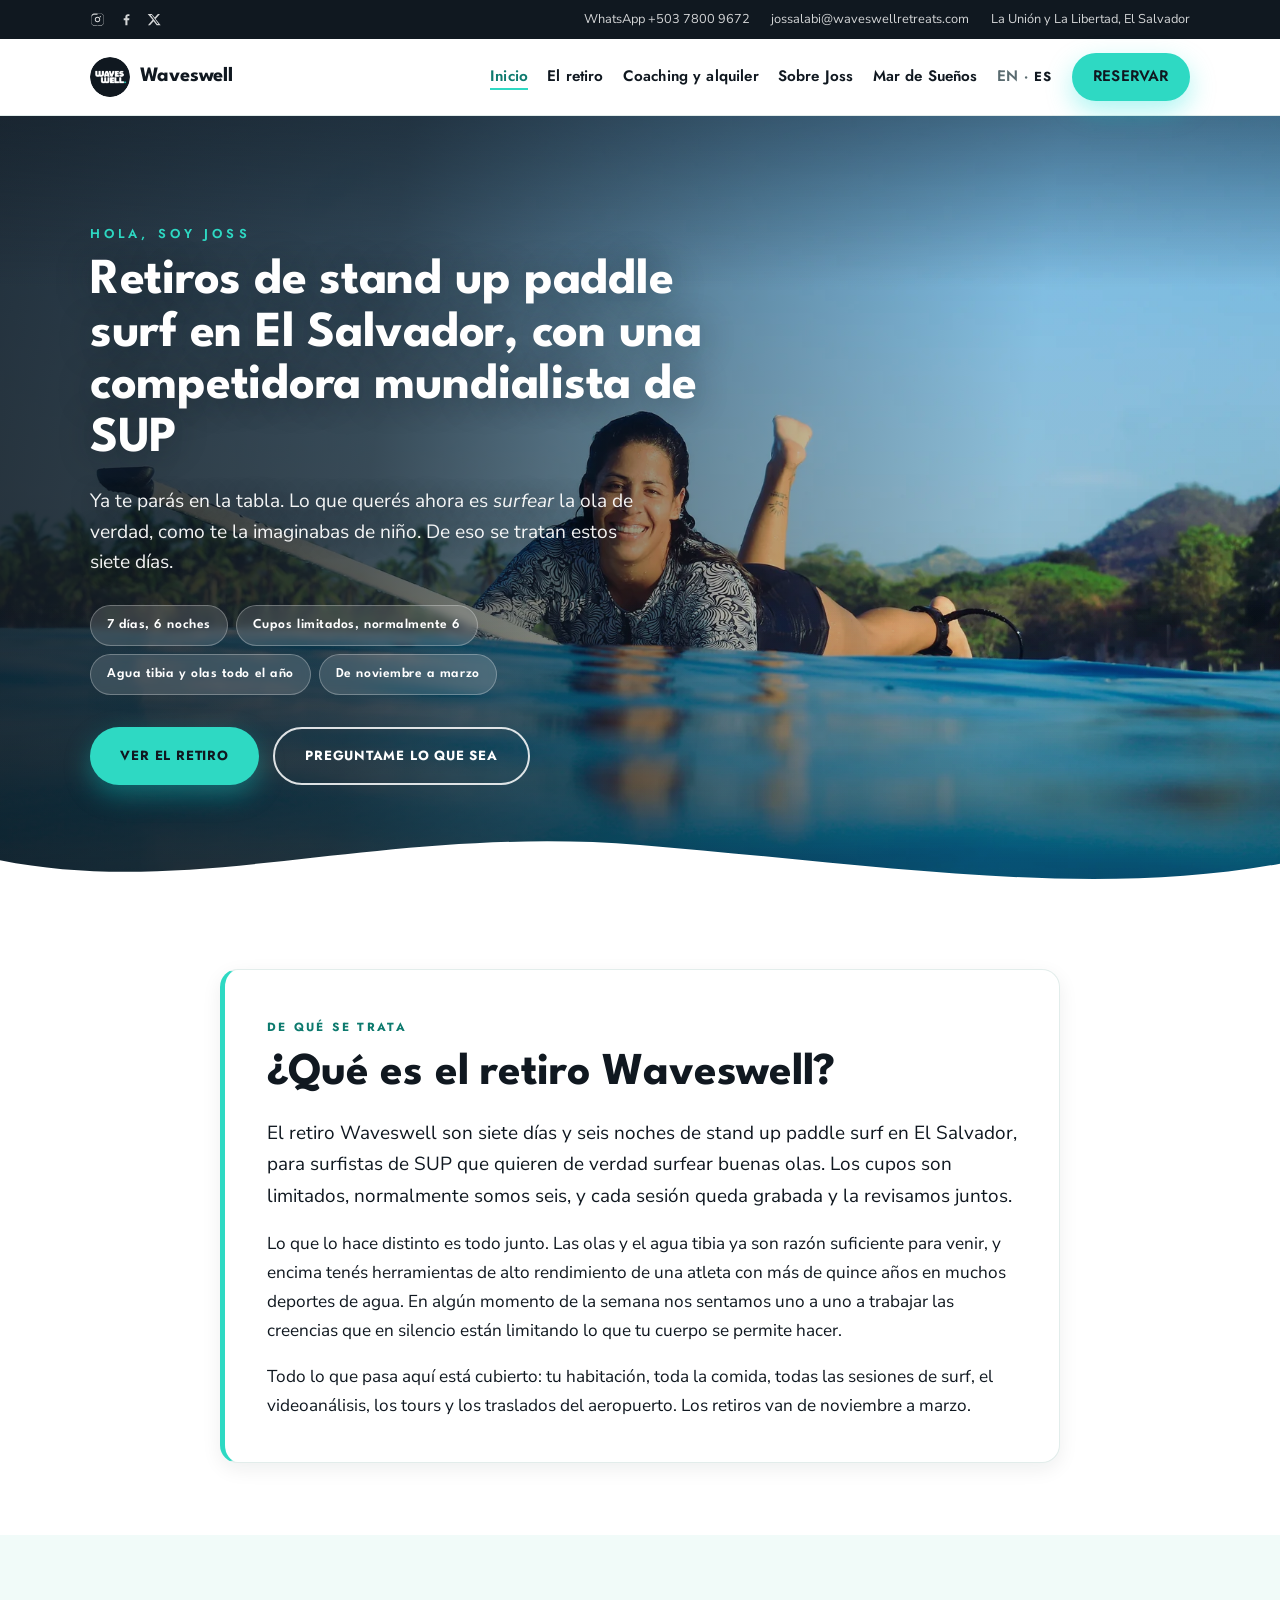
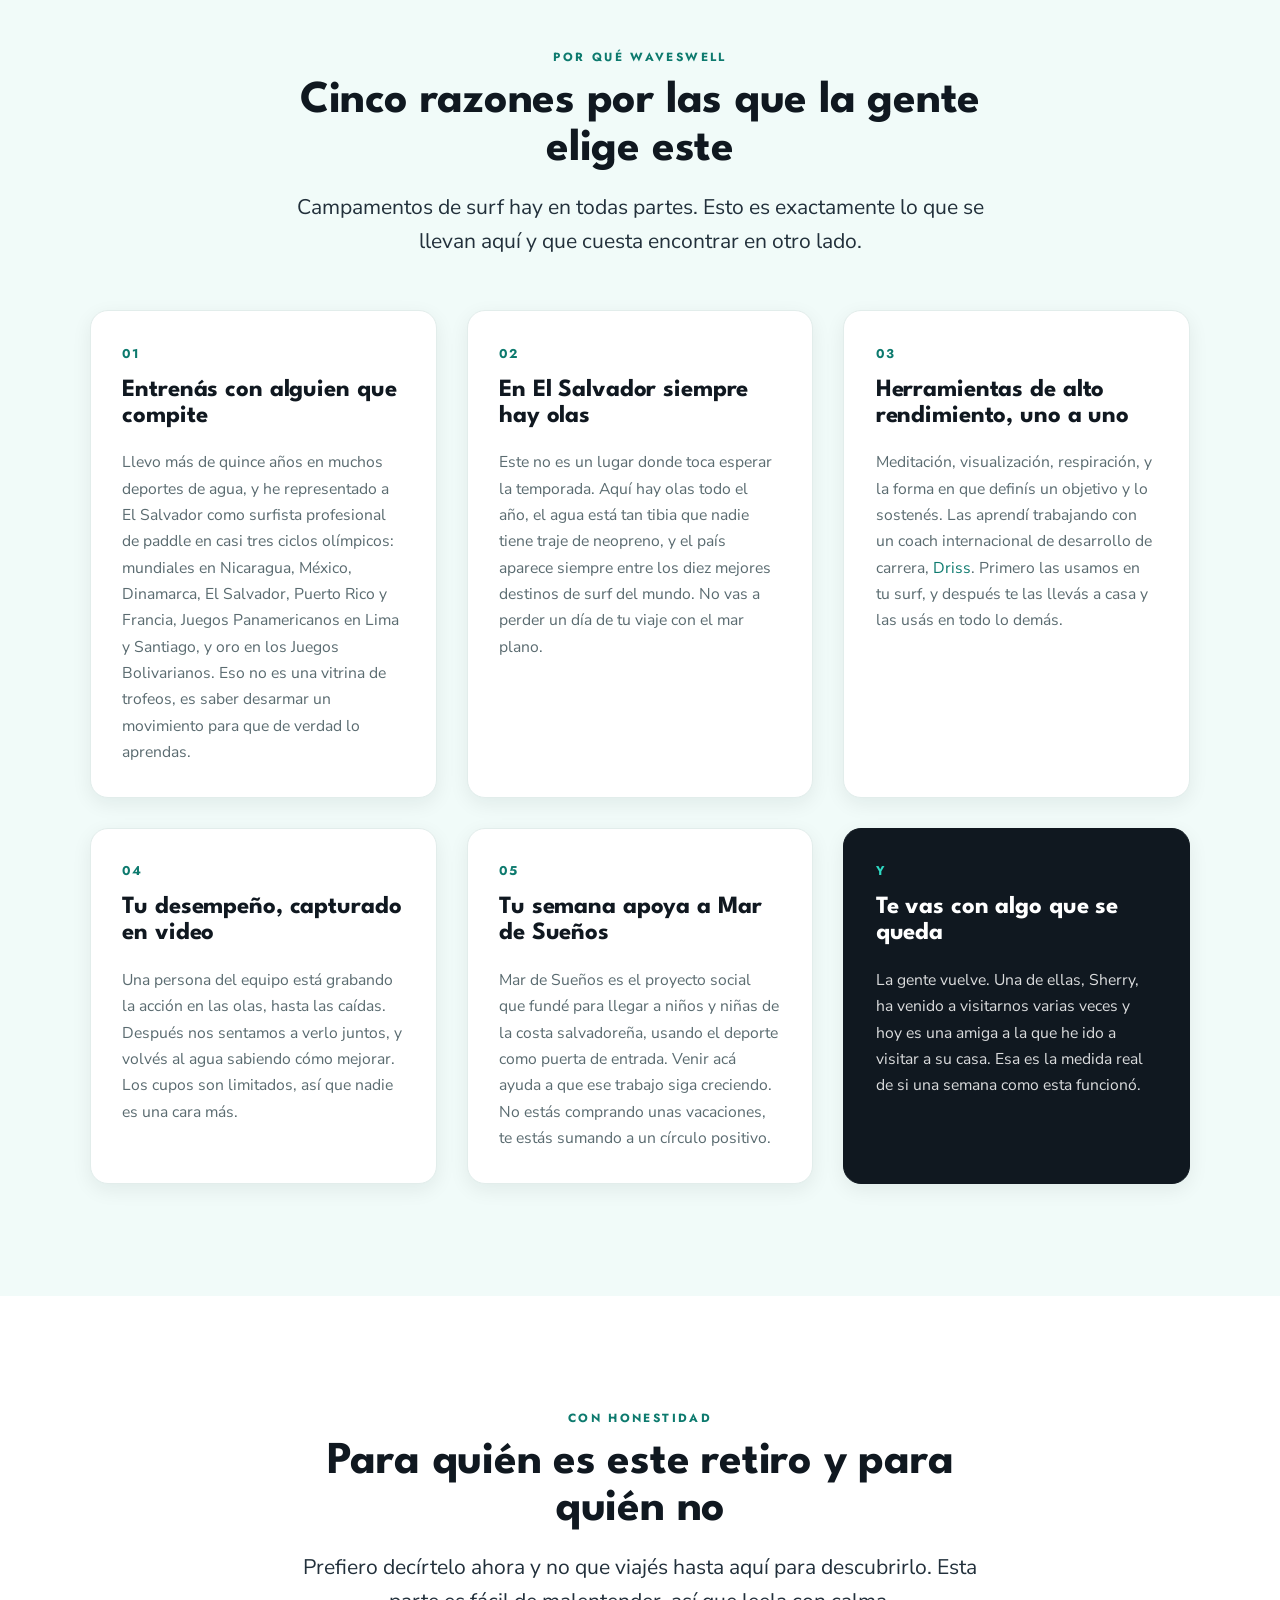
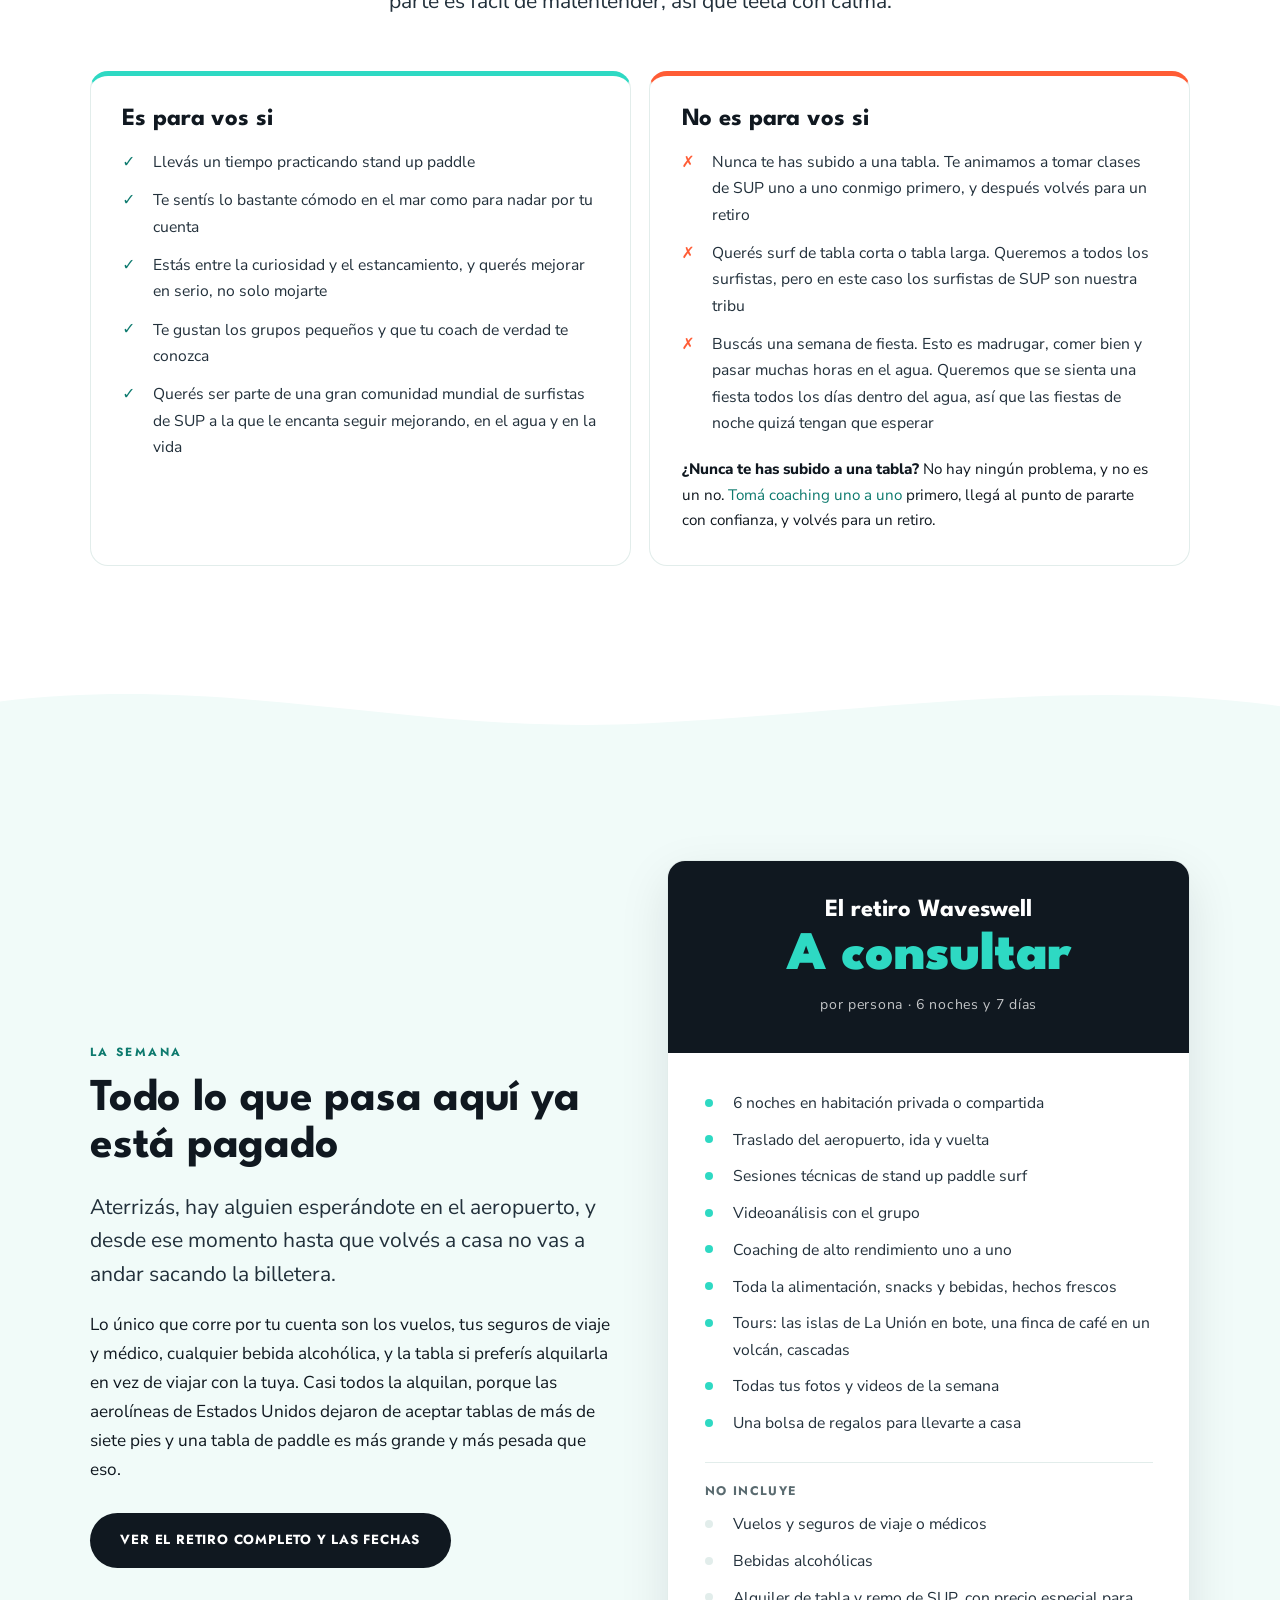
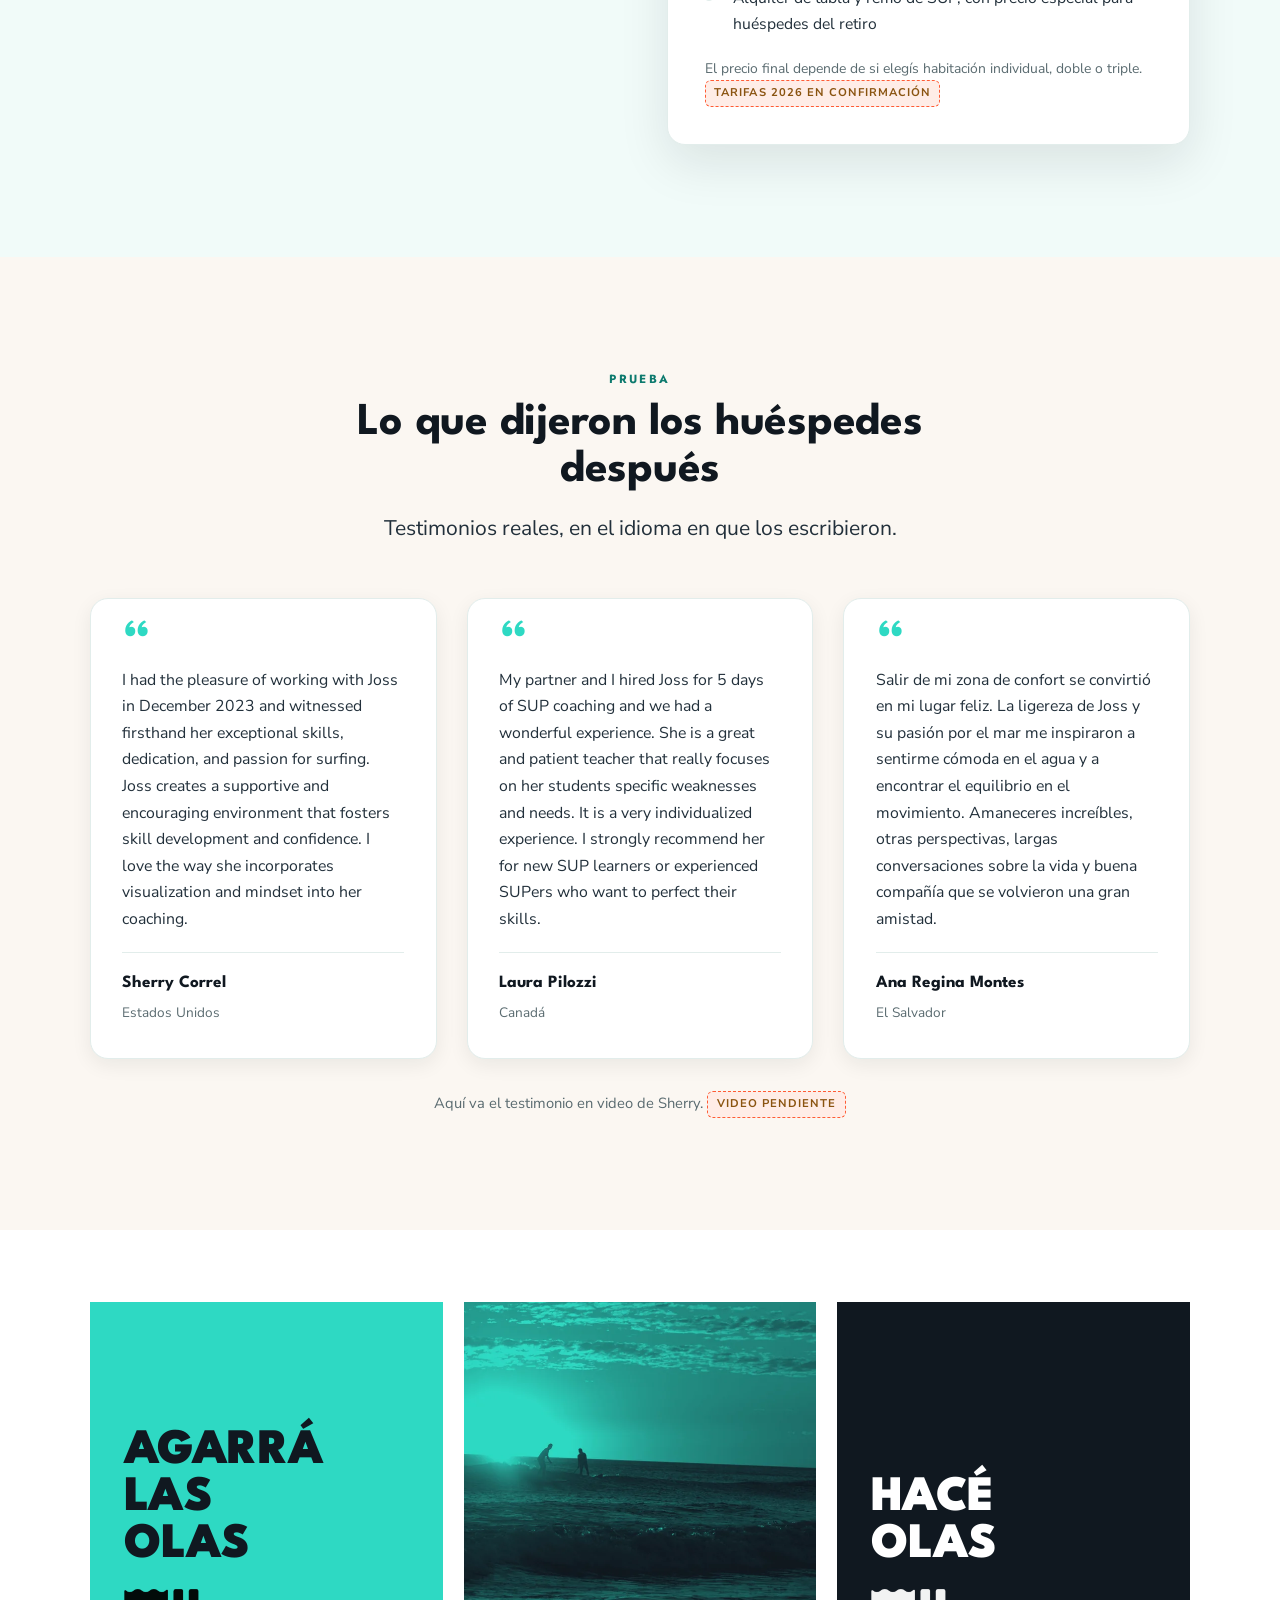
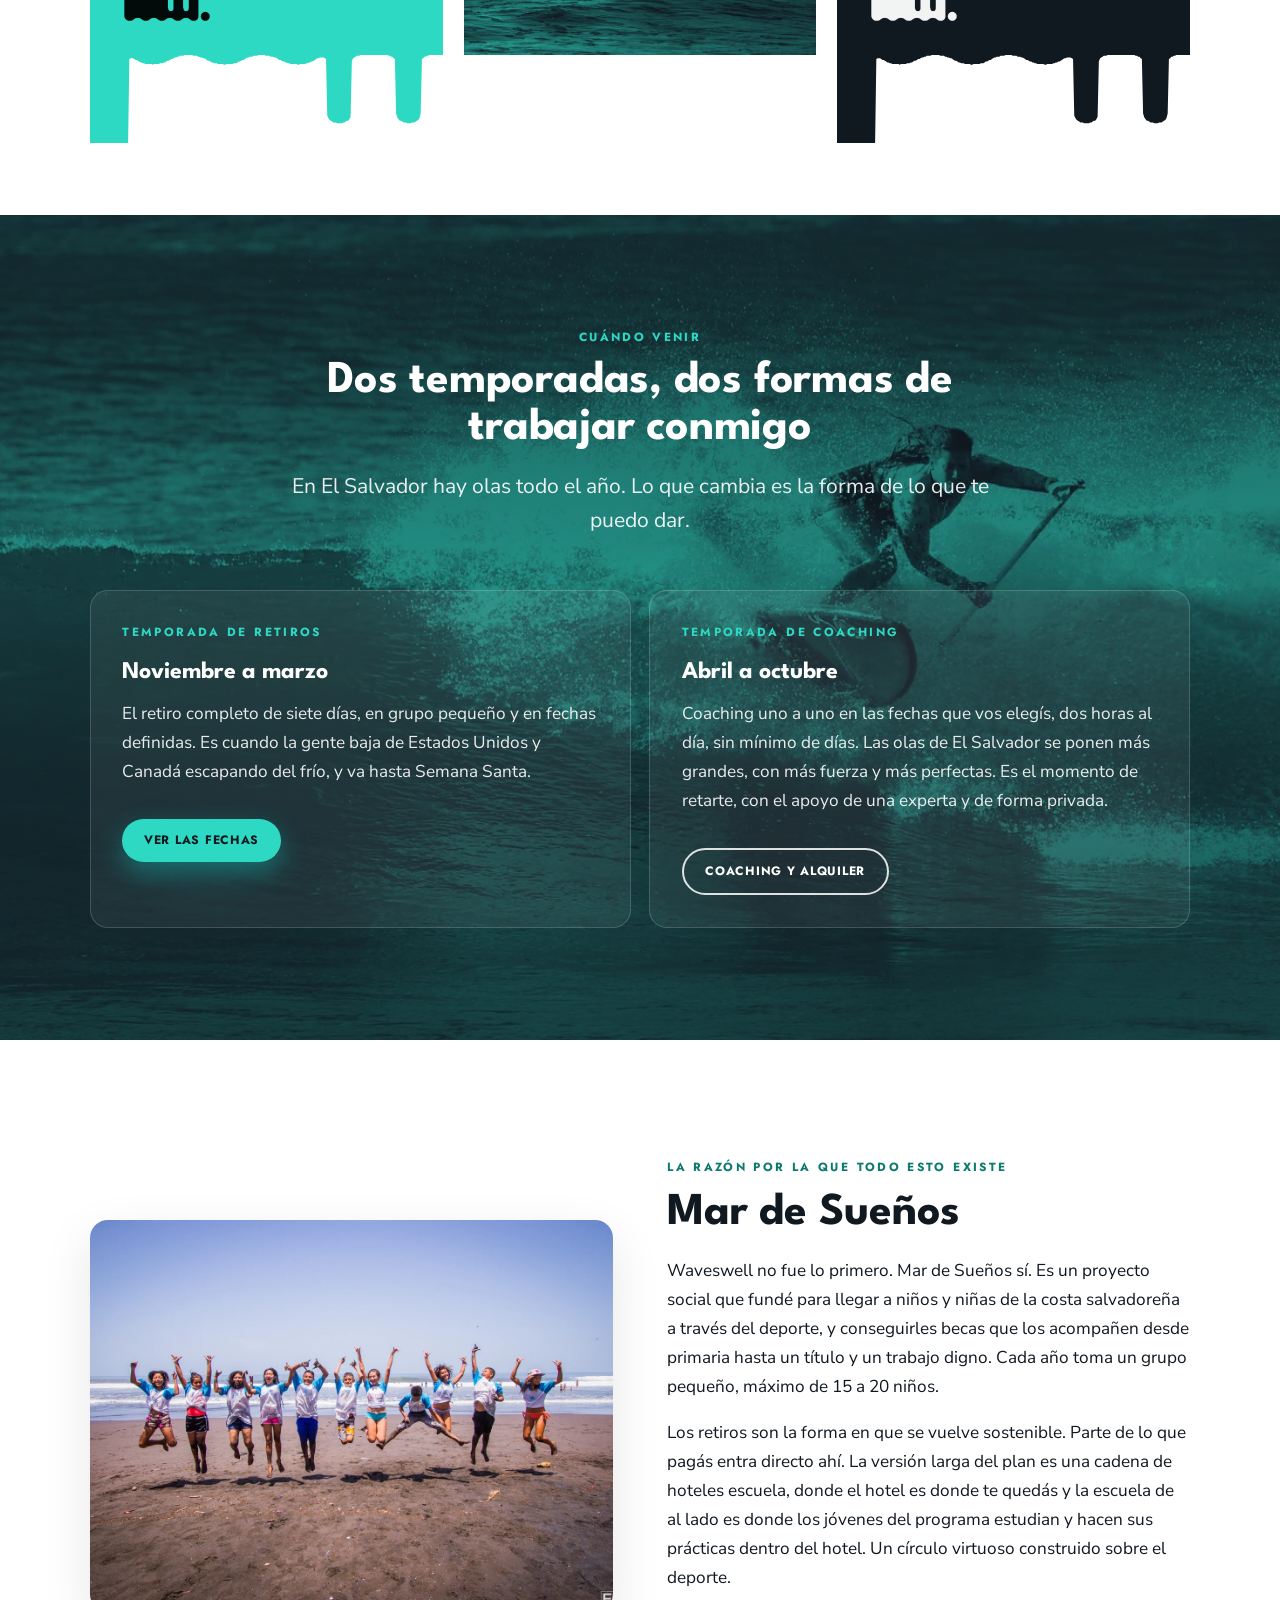
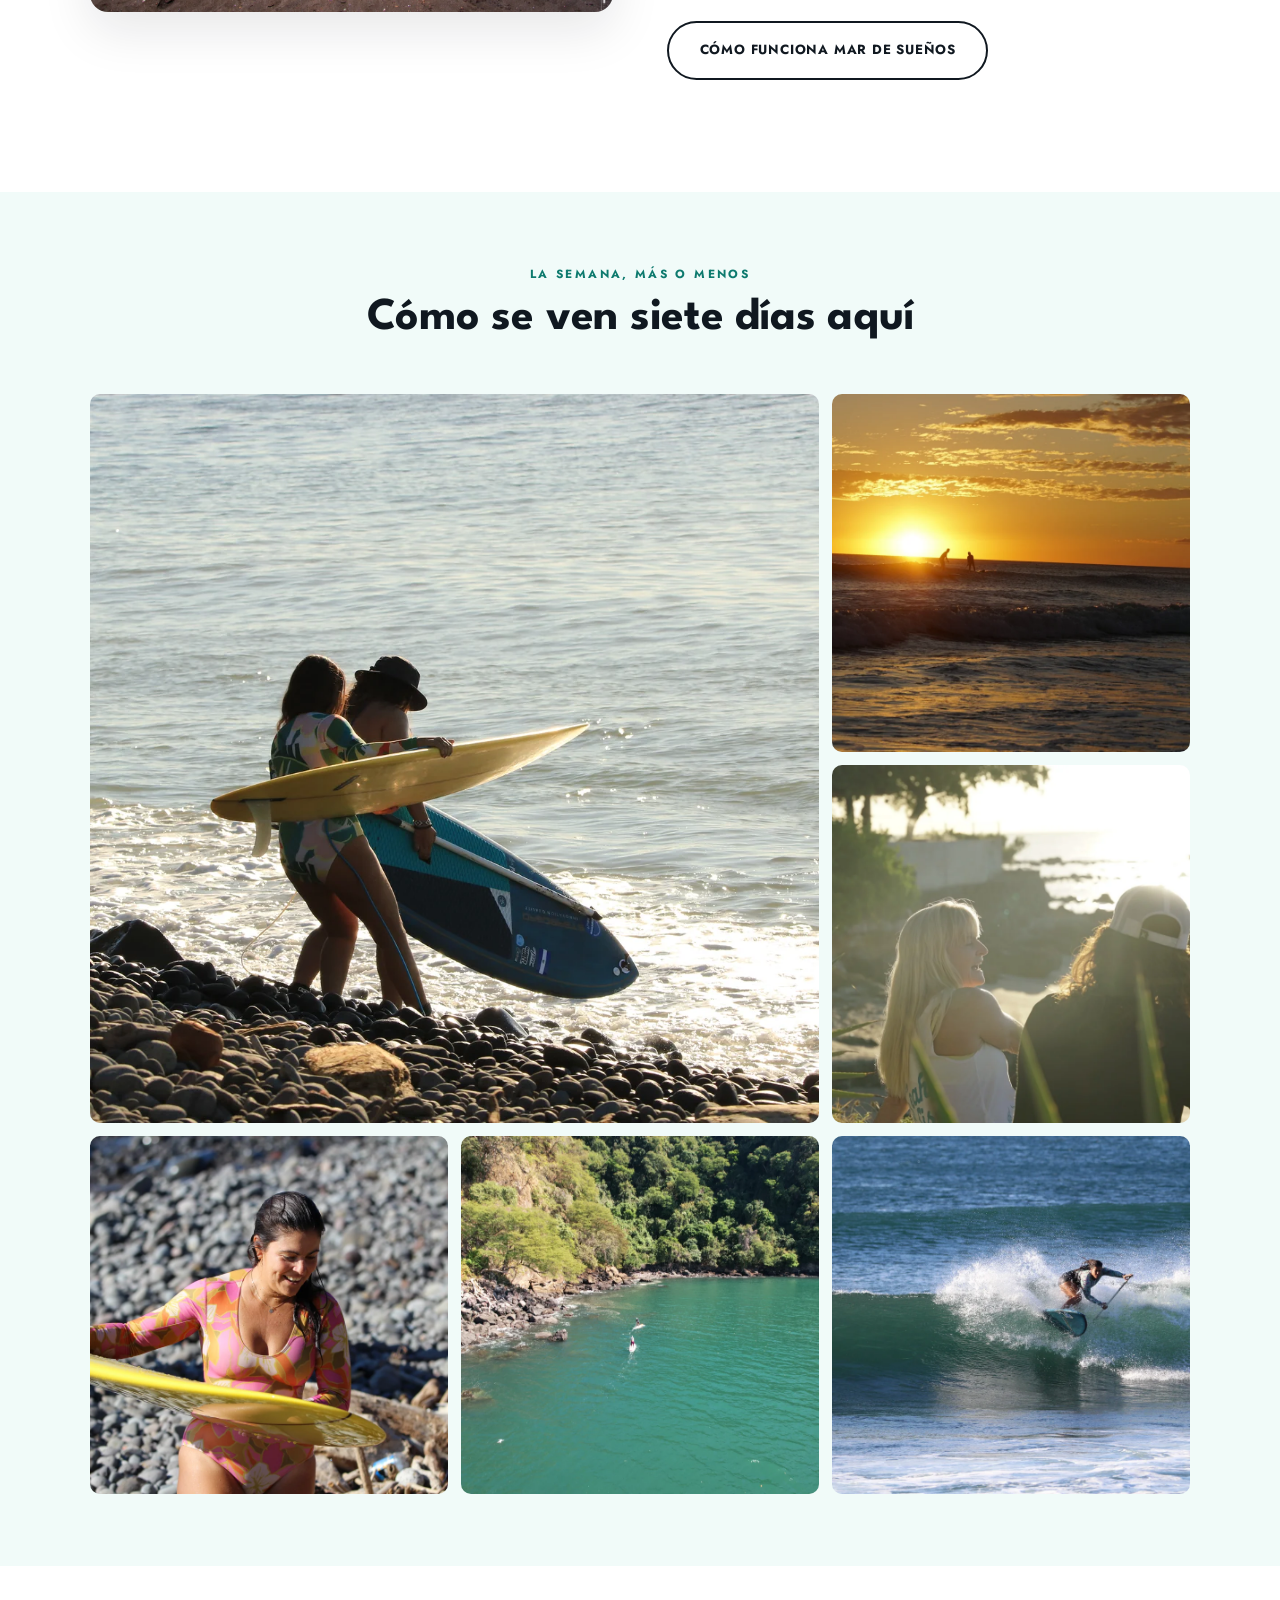
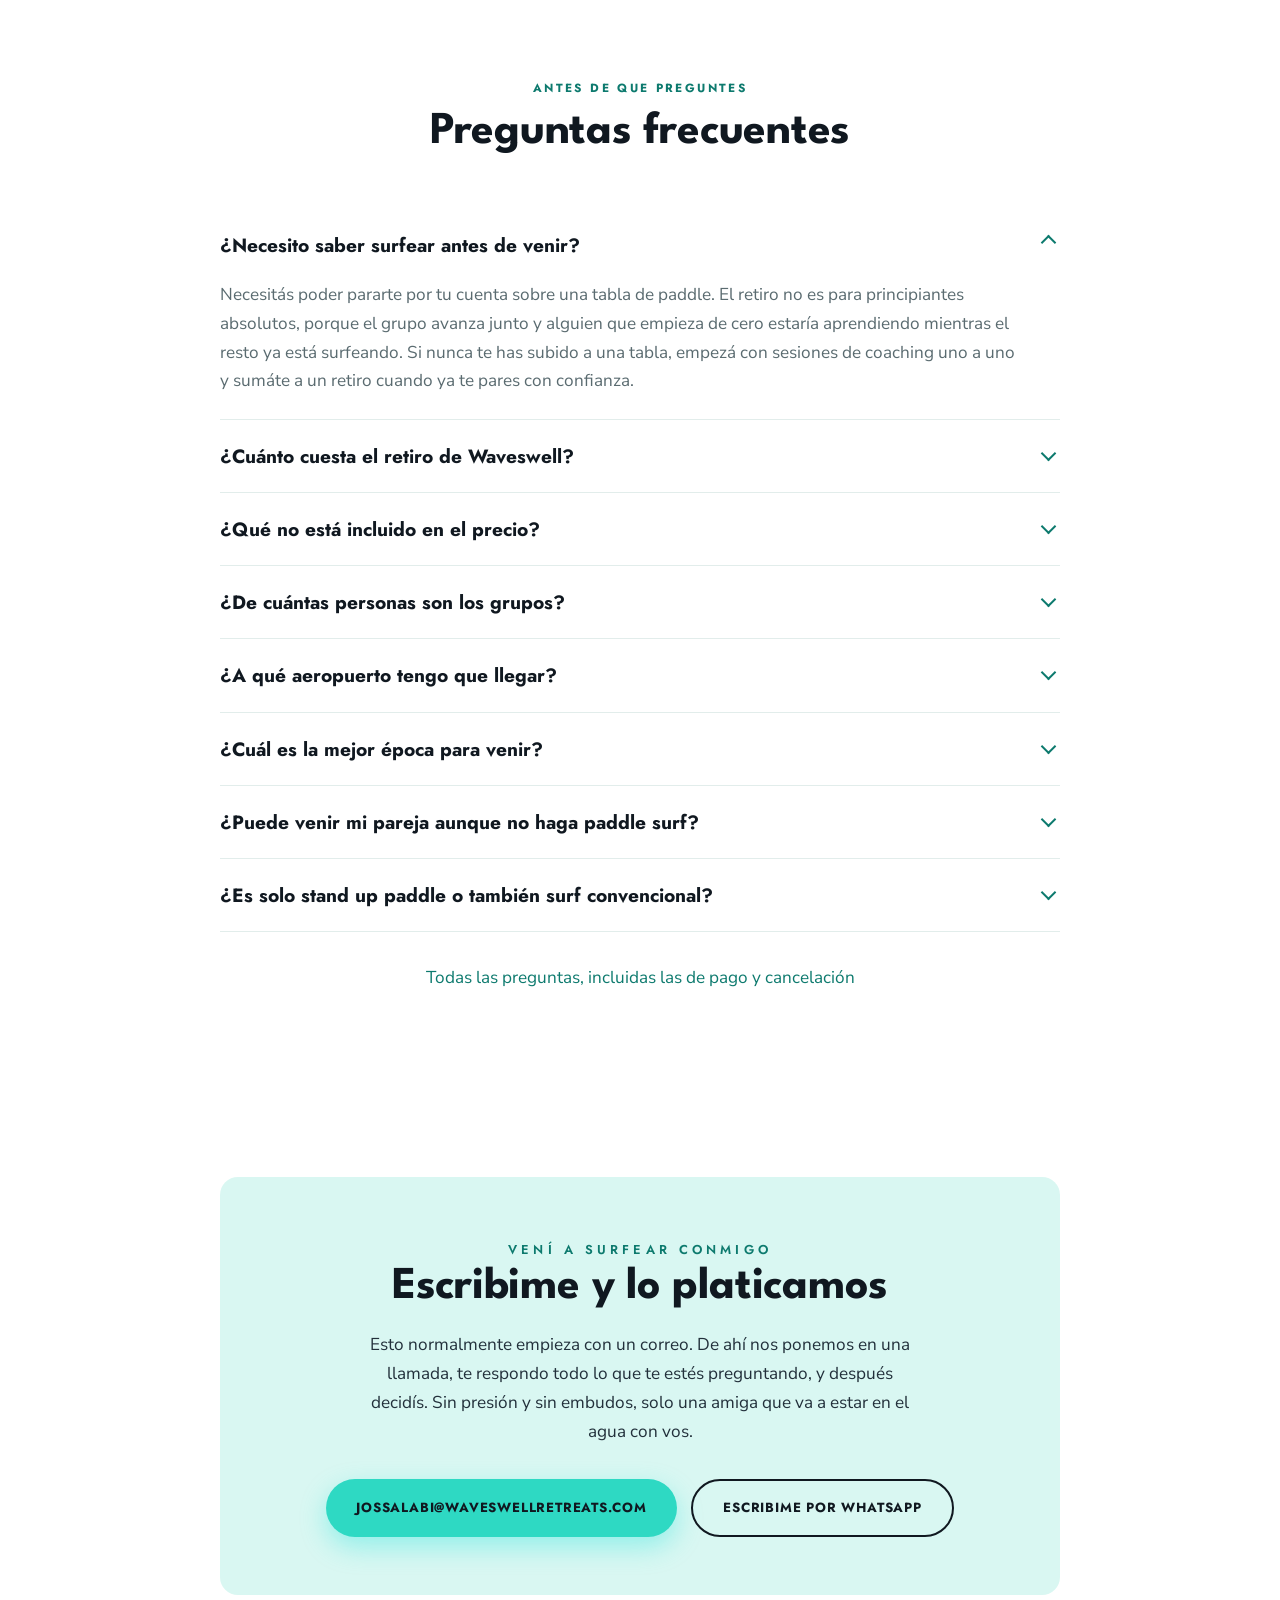
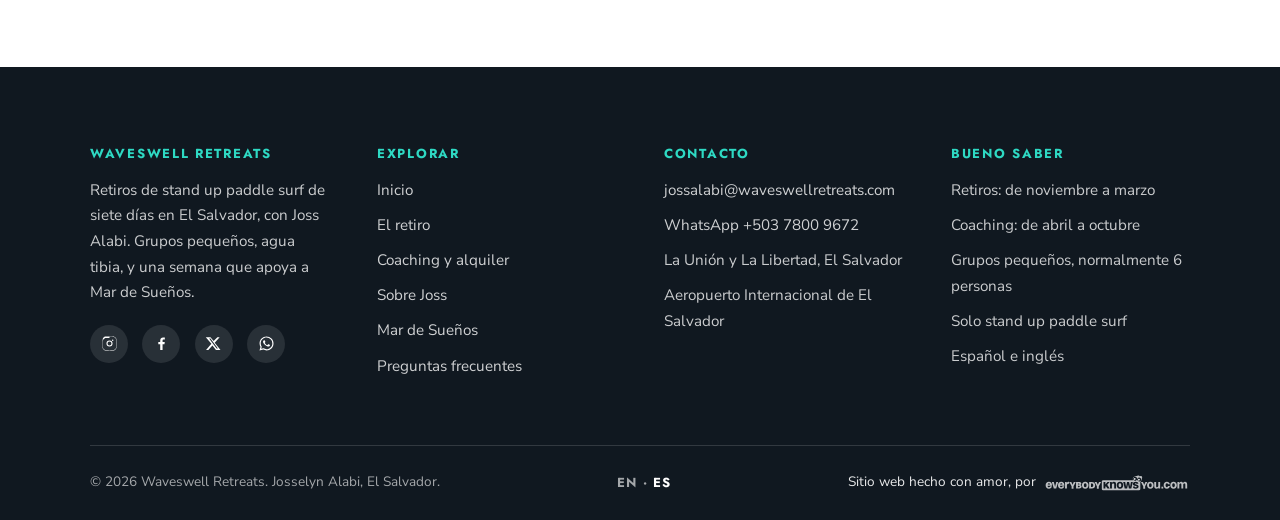
==== es/index.html @ 243396c2 "Two copy fixes from Nelson's review - Removed "Those tools were never meant only for athletes" from " ====
<!DOCTYPE html>
<html lang="es">
<head>
<meta charset="UTF-8">
<meta name="viewport" content="width=device-width, initial-scale=1.0">

<title>Retiros de Stand Up Paddle Surf en El Salvador | Waveswell</title>
<meta name="description" content="Ya te parás en la tabla. Ahora aprendé a surfear la ola de verdad. Retiros de stand up paddle en El Salvador, siete días, cupos limitados, todo incluido.">
<meta name="keywords" content="retiro de stand up paddle El Salvador, retiro de surf El Salvador, paddle surf El Salvador, clases de stand up paddle, coaching de paddle surf, alquiler de tablas de paddle El Salvador, retiro de surf Centroamérica, Joss Alabi, Waveswell Retreats, La Unión, La Libertad">

<link rel="canonical" href="https://waveswellretreats.com/es/">
<link rel="alternate" hreflang="en" href="https://waveswellretreats.com/">
<link rel="alternate" hreflang="es" href="https://waveswellretreats.com/es/">
<link rel="alternate" hreflang="es-SV" href="https://waveswellretreats.com/es/">
<link rel="alternate" hreflang="x-default" href="https://waveswellretreats.com/">

<meta property="og:title" content="Retiros de stand up paddle surf en El Salvador">
<meta property="og:description" content="Competidora mundialista de SUP. Siete días de stand up paddle surf en El Salvador, videoanálisis y agua tibia todo el año. Cupos limitados.">
<meta property="og:type" content="website">
<meta property="og:url" content="https://waveswellretreats.com/es/">
<meta property="og:image" content="https://waveswellretreats.com/assets/images/social-share/social-share-waveswell-retreats-waveswellretreats.com.jpg">
<meta property="og:image:width" content="1200">
<meta property="og:image:height" content="630">
<meta property="og:image:alt" content="Waveswell Retreats, retiros de stand up paddle surf en El Salvador con Joss Alabi">
<meta property="og:site_name" content="Waveswell Retreats">
<meta property="og:locale" content="es_SV">
<meta property="og:locale:alternate" content="en_US">

<meta name="twitter:card" content="summary_large_image">
<meta name="twitter:site" content="@JossAlabi">
<meta name="twitter:creator" content="@JossAlabi">
<meta name="twitter:title" content="Retiros de stand up paddle surf en El Salvador">
<meta name="twitter:description" content="Competidora mundialista de SUP. Siete días de stand up paddle surf en El Salvador, videoanálisis y agua tibia todo el año. Cupos limitados.">
<meta name="twitter:image" content="https://waveswellretreats.com/assets/images/social-share/social-share-waveswell-retreats-waveswellretreats.com.jpg">

<meta name="robots" content="index, follow, max-image-preview:large, max-snippet:-1, max-video-preview:-1">
<meta name="author" content="Josselyn Alabi">
<meta name="theme-color" content="#0DE3D9">
<meta name="geo.region" content="SV">
<meta name="geo.placename" content="La Unión, El Salvador">
<meta http-equiv="content-language" content="es">

<link rel="icon" href="../favicon.ico" sizes="any">
<link rel="icon" type="image/png" sizes="32x32" href="../favicon-32x32.png">
<link rel="icon" type="image/png" sizes="16x16" href="../favicon-16x16.png">
<link rel="apple-touch-icon" sizes="180x180" href="../apple-touch-icon.png">
<link rel="manifest" href="../site.webmanifest">
<link rel="alternate" type="text/plain" title="llms.txt" href="https://waveswellretreats.com/llms.txt">

<link rel="preload" as="image" href="../assets/images/hero/hero-joss-alabi-paddle-surfing-waveswellretreats.com.webp" type="image/webp">
<link rel="preconnect" href="https://fonts.googleapis.com">
<link rel="preconnect" href="https://fonts.gstatic.com" crossorigin>
<link rel="preload" as="style" href="https://fonts.googleapis.com/css2?family=Jost:wght@400;500;600&family=League+Spartan:wght@500;700;900&family=Nunito+Sans:ital,wght@0,400;0,600;0,800;1,400&display=swap">
<link rel="stylesheet" href="https://fonts.googleapis.com/css2?family=Jost:wght@400;500;600&family=League+Spartan:wght@500;700;900&family=Nunito+Sans:ital,wght@0,400;0,600;0,800;1,400&display=swap" media="print" onload="this.media='all'">
<noscript><link rel="stylesheet" href="https://fonts.googleapis.com/css2?family=Jost:wght@400;500;600&family=League+Spartan:wght@500;700;900&family=Nunito+Sans:ital,wght@0,400;0,600;0,800;1,400&display=swap"></noscript>

<link rel="stylesheet" href="../assets/css/tokens.css">
<link rel="stylesheet" href="../assets/css/styles.css">

<script type="application/ld+json">
{
  "@context": "https://schema.org",
  "@graph": [
    {
      "@type": "Organization",
      "@id": "https://waveswellretreats.com/#org",
      "name": "Waveswell Retreats",
      "alternateName": ["Waveswell", "Waveswell Retreat"],
      "url": "https://waveswellretreats.com/",
      "logo": "https://waveswellretreats.com/assets/images/logos/logo-waveswell-retreats-waveswellretreats.com.png",
      "image": "https://waveswellretreats.com/assets/images/social-share/social-share-waveswell-retreats-waveswellretreats.com.jpg",
      "slogan": "Aprende a surfear la ola como te la imaginabas de niño.",
      "description": "Waveswell Retreats realiza retiros de stand up paddle surf de siete días en El Salvador para adultos que ya se paran en la tabla y quieren de verdad surfear. Cupos limitados, videoanálisis de cada sesión y coaching de alto rendimiento uno a uno con Josselyn Alabi, surfista profesional de paddle que ha representado a El Salvador durante casi tres ciclos olímpicos. Los retiros apoyan a Mar de Sueños, el proyecto social que Josselyn Alabi fundó para la niñez de la costa salvadoreña.",
      "areaServed": ["SV", "US", "CA"],
      "knowsLanguage": ["en", "es"],
      "knowsAbout": ["Stand up paddle surf", "Coaching de paddle surf", "Retiros de surf en El Salvador", "Coaching deportivo de alto rendimiento", "Alquiler de tablas de paddle", "Videoanálisis deportivo"],
      "email": "jossalabi@waveswellretreats.com",
      "telephone": "+50378009672",
      "contactPoint": {"@type":"ContactPoint","telephone":"+50378009672","email":"jossalabi@waveswellretreats.com","contactType":"sales","areaServed":["SV","US","CA"],"availableLanguage":["en","es"]},
      "address": {"@type":"PostalAddress","addressCountry":"SV","addressRegion":"La Unión","addressLocality":"La Unión"},
      "founder": {"@type":"Person","@id":"https://waveswellretreats.com/#joss"},
      "sameAs": ["https://www.instagram.com/jossalabi/","https://www.facebook.com/JossAlabi/","https://twitter.com/JossAlabi"]
    },
    {
      "@type": "Person",
      "@id": "https://waveswellretreats.com/#joss",
      "name": "Josselyn Alabi",
      "alternateName": "Joss Alabi",
      "jobTitle": "Surfista profesional de stand up paddle y anfitriona de retiros",
      "description": "Josselyn Alabi es surfista profesional de stand up paddle y tiene más de quince años en muchos deportes de agua y ha representado a El Salvador durante casi tres ciclos olímpicos en campeonatos mundiales, Juegos Panamericanos y Juegos Bolivarianos. Es fundadora de Waveswell Retreats y de Mar de Sueños.",
      "nationality": {"@type":"Country","name":"El Salvador"},
      "knowsLanguage": ["es","en"],
      "worksFor": {"@id":"https://waveswellretreats.com/#org"},
      "sameAs": ["https://www.instagram.com/jossalabi/","https://www.facebook.com/JossAlabi/","https://twitter.com/JossAlabi"]
    },
    {
      "@type": ["ProfessionalService", "LocalBusiness"],
      "@id": "https://waveswellretreats.com/#service",
      "name": "Waveswell Retreats",
      "parentOrganization": {"@id": "https://waveswellretreats.com/#org"},
      "description": "Retiros de stand up paddle surf de siete días y coaching privado de SUP en El Salvador, además de alquiler de tablas y remos.",
      "image": "https://waveswellretreats.com/assets/images/social-share/social-share-waveswell-retreats-waveswellretreats.com.jpg",
      "logo": "https://waveswellretreats.com/assets/images/logos/logo-waveswell-retreats-waveswellretreats.com.png",
      "url": "https://waveswellretreats.com/es/",
      "email": "jossalabi@waveswellretreats.com",
      "telephone": "+50378009672",
      "priceRange": "$$$",
      "currenciesAccepted": "USD",
      "address": {"@type":"PostalAddress","addressCountry":"SV","addressRegion":"La Unión","addressLocality":"La Unión"},
      "areaServed": [{"@type":"Country","name":"El Salvador"}],
      "serviceType": ["Retiro de stand up paddle surf","Coaching uno a uno de paddle surf","Alquiler de tabla de paddle"],
      "hasOfferCatalog": {"@id": "https://waveswellretreats.com/#catalog"}
    },
    {
      "@type": "WebSite",
      "@id": "https://waveswellretreats.com/#website",
      "url": "https://waveswellretreats.com/",
      "name": "Waveswell Retreats",
      "inLanguage": ["en","es"],
      "publisher": {"@id": "https://waveswellretreats.com/#org"}
    }
  ]
}
</script>

<script type="application/ld+json">
{
  "@context": "https://schema.org",
  "@type": "FAQPage",
  "@id": "https://waveswellretreats.com/es/#faq",
  "inLanguage": "es",
  "mainEntity": [
    {"@type":"Question","name":"¿Necesito saber surfear antes de venir?","acceptedAnswer":{"@type":"Answer","text":"Necesitas poder pararte por tu cuenta sobre una tabla de paddle. El retiro no es para principiantes absolutos, porque el grupo avanza junto y alguien que empieza de cero estaría aprendiendo mientras el resto ya está surfeando. Si nunca te has subido a una tabla, te animamos a tomar clases de SUP uno a uno con Joss primero, y después sumarte a un retiro cuando ya te pares con confianza."}},
    {"@type":"Question","name":"¿Cuánto cuesta el retiro de Waveswell?","acceptedAnswer":{"@type":"Answer","text":"Las tarifas 2026 se están confirmando, así que escríbile a Joss y te cotiza directo. Sea cual sea el monto, incluye el alojamiento, toda la alimentación, los traslados del aeropuerto, todas las sesiones de surf, el videoanálisis, el trabajo uno a uno, los tours por El Salvador y tus fotos y videos. El precio final depende de si eliges habitación individual, doble o triple."}},
    {"@type":"Question","name":"¿Qué no está incluido en el precio?","acceptedAnswer":{"@type":"Answer","text":"No están incluidos los vuelos, los seguros de viaje y médicos, las bebidas alcohólicas ni el alquiler del equipo. Si no quieres viajar con tu propia tabla, hay alquiler de tabla y remo de SUP con precio especial para huéspedes del retiro."}},
    {"@type":"Question","name":"¿De cuántas personas son los grupos?","acceptedAnswer":{"@type":"Answer","text":"Los cupos son limitados. El máximo es de seis personas, y de vez en cuando se puede sumar una más. Hay un mínimo de tres, y si un retiro no lo alcanza se suspende y se devuelve el dinero, y si ya compraste tus vuelos la reserva se puede convertir en sesiones de coaching uno a uno."}},
    {"@type":"Question","name":"¿A qué aeropuerto tengo que llegar?","acceptedAnswer":{"@type":"Answer","text":"Al Aeropuerto Internacional de El Salvador, en El Salvador, Centroamérica. Vale la pena revisarlo bien al comprar el vuelo, porque existen aeropuertos con nombres parecidos en otros países. Te recogemos en el aeropuerto y te llevamos de regreso al final de la semana, y ese traslado está incluido."}},
    {"@type":"Question","name":"¿Cuál es la mejor época para venir?","acceptedAnswer":{"@type":"Answer","text":"Los retiros son de noviembre a marzo, que es la temporada alta. De abril a octubre el enfoque cambia al coaching uno a uno en las fechas que tú elijas. En El Salvador hay olas todo el año y el agua es lo bastante tibia como para no necesitar traje de neopreno."}},
    {"@type":"Question","name":"¿Puede venir mi pareja aunque no haga paddle surf?","acceptedAnswer":{"@type":"Answer","text":"Sí. Los acompañantes son siempre bienvenidos a compartir la semana con nosotros. Escríbile a Joss y ella te lo arma, incluyendo tours aparte o coaching privado mientras el grupo está en el agua."}},
    {"@type":"Question","name":"¿Es solo stand up paddle o también surf convencional?","acceptedAnswer":{"@type":"Answer","text":"Solo stand up paddle surf. Queremos a todos los surfistas, pero en este caso los surfistas de SUP son nuestra tribu, y el coaching, el videoanálisis y el equipo están construidos alrededor del remo."}}
  ]
}
</script>
</head>
<body>
<a class="skip" href="#main">Ir al contenido</a>

<!-- ================= barra superior ================= -->
<div class="utility">
  <div class="wrap">
    <div class="utility__set utility__socials">
      <a href="https://www.instagram.com/jossalabi/" target="_blank" rel="noopener" aria-label="Waveswell en Instagram"><svg viewBox="0 0 24 24" aria-hidden="true"><path d="M12 2.2c3.2 0 3.6 0 4.9.07 1.2.05 1.8.25 2.2.42.6.22 1 .48 1.4.9.4.4.7.8.9 1.4.2.4.4 1 .4 2.2.1 1.3.1 1.7.1 4.9s0 3.6-.1 4.9c0 1.2-.2 1.8-.4 2.2-.2.6-.5 1-.9 1.4-.4.4-.8.7-1.4.9-.4.2-1 .4-2.2.4-1.3.1-1.7.1-4.9.1s-3.6 0-4.9-.1c-1.2 0-1.8-.2-2.2-.4-.6-.2-1-.5-1.4-.9-.4-.4-.7-.8-.9-1.4-.2-.4-.4-1-.4-2.2C2.2 15.6 2.2 15.2 2.2 12s0-3.6.1-4.9c0-1.2.2-1.8.4-2.2.2-.6.5-1 .9-1.4.4-.4.8-.7 1.4-.9.4-.2 1-.4 2.2-.4C8.4 2.2 8.8 2.2 12 2.2m0 2.1c-3.1 0-3.5 0-4.7.07-1.1.05-1.7.24-2.1.4-.5.2-.9.44-1.3.84-.4.4-.64.8-.84 1.3-.16.4-.35 1-.4 2.1C2.6 8.5 2.6 8.9 2.6 12s0 3.5.06 4.7c.05 1.1.24 1.7.4 2.1.2.5.44.9.84 1.3.4.4.8.64 1.3.84.4.16 1 .35 2.1.4 1.2.06 1.6.06 4.7.06s3.5 0 4.7-.06c1.1-.05 1.7-.24 2.1-.4.5-.2.9-.44 1.3-.84.4-.4.64-.8.84-1.3.16-.4.35-1 .4-2.1.06-1.2.06-1.6.06-4.7s0-3.5-.06-4.7c-.05-1.1-.24-1.7-.4-2.1-.2-.5-.44-.9-.84-1.3-.4-.4-.8-.64-1.3-.84-.4-.16-1-.35-2.1-.4-1.2-.06-1.6-.06-4.7-.06Zm0 3.4a4.3 4.3 0 1 1 0 8.6 4.3 4.3 0 0 1 0-8.6Zm0 7.1a2.8 2.8 0 1 0 0-5.6 2.8 2.8 0 0 0 0 5.6Zm5.5-7.3a1 1 0 1 1-2 0 1 1 0 0 1 2 0Z"/></svg></a>
      <a href="https://www.facebook.com/JossAlabi/" target="_blank" rel="noopener" aria-label="Waveswell en Facebook"><svg viewBox="0 0 24 24" aria-hidden="true"><path d="M13.5 21v-8h2.7l.4-3.1h-3.1V7.9c0-.9.25-1.5 1.55-1.5H16.7V3.6c-.3 0-1.3-.13-2.45-.13-2.4 0-4.05 1.47-4.05 4.18V9.9H7.5V13h2.7v8h3.3Z"/></svg></a>
      <a href="https://twitter.com/JossAlabi" target="_blank" rel="noopener" aria-label="Waveswell en X"><svg viewBox="0 0 24 24" aria-hidden="true"><path d="M17.5 3h3.2l-7 8 8.2 10h-6.4l-5-6.1L4.7 21H1.5l7.5-8.6L1.1 3h6.6l4.5 5.6L17.5 3Zm-1.1 16h1.8L7.7 4.8H5.8L16.4 19Z"/></svg></a>
    </div>
    <div class="utility__set">
      <a href="https://wa.me/50378009672" target="_blank" rel="noopener">WhatsApp +503 7800 9672</a>
      <a href="mailto:jossalabi@waveswellretreats.com">jossalabi@waveswellretreats.com</a>
      <span>La Uni&#243;n y La Libertad, El Salvador</span>
    </div>
  </div>
</div>

<!-- ================= encabezado ================= -->
<header class="site-header">
  <div class="wrap">
    <a class="brand" href="index.html">
      <img src="../assets/images/logos/logo-waveswell-retreats-waveswellretreats.com.png" alt="Logo de Waveswell Retreats" width="40" height="40" style="height:40px;width:40px;border-radius:50%">
      <span>Waveswell</span>
    </a>
    <button class="nav-toggle" aria-label="Abrir men&#250;" aria-expanded="false" aria-controls="mainnav"><span></span><span></span><span></span></button>
    <nav class="nav" id="mainnav" aria-label="Principal">
      <a href="index.html" aria-current="page">Inicio</a>
      <a href="retreat.html">El retiro</a>
      <a href="coaching.html">Coaching y alquiler</a>
      <a href="about.html">Sobre Joss</a>
      <a href="mar-de-suenos.html">Mar de Sue&#241;os</a>
      <div class="lang"><a href="../index.html" hreflang="en">EN</a> · <span class="active">ES</span></div>
      <a class="btn btn--primary btn--sm" href="retreat.html#dates">Reservar</a>
    </nav>
  </div>
</header>

<main id="main">

<!-- ================= hero ================= -->
<section class="hero">
  <div class="hero__media">
    <img src="../assets/images/hero/hero-joss-alabi-paddle-surfing-waveswellretreats.com.webp"
         alt="Joss Alabi descansando sobre su tabla de paddle en agua turquesa en El Salvador" fetchpriority="high" width="1920" height="1080">
  </div>
  <div class="wrap">
    <div class="hero__inner">
      <span class="script">Hola, soy Joss</span>
      <h1>Retiros de stand up paddle surf en El Salvador, con una competidora mundialista de SUP</h1>
      <p class="hero__sub">Ya te par&#225;s en la tabla. Lo que quer&#233;s ahora es <em>surfear</em> la ola de verdad, como te la imaginabas de ni&#241;o. De eso se tratan estos siete d&#237;as.</p>
      <ul class="hero__facts">
        <li>7 d&#237;as, 6 noches</li>
        <li>Cupos limitados, normalmente 6</li>
        <li>Agua tibia y olas todo el a&#241;o</li>
        <li>De noviembre a marzo</li>
      </ul>
      <div class="btns">
        <a class="btn btn--primary" href="retreat.html">Ver el retiro</a>
        <a class="btn btn--onphoto" href="mailto:jossalabi@waveswellretreats.com?subject=Consulta%20sobre%20el%20retiro%20Waveswell">Preguntame lo que sea</a>
      </div>
    </div>
  </div>
  <div class="hero__wave"><svg viewBox="0 0 1440 90" preserveAspectRatio="none" aria-hidden="true"><path d="M0,46 C220,92 430,4 720,28 C980,50 1220,92 1440,50 L1440,90 L0,90 Z"></path></svg></div>
</section>



<!-- ================= qu&#233; es ================= -->
<section class="band band--tight">
  <div class="wrap narrow">
    <div class="answer reveal">
      <span class="eyebrow">De qu&#233; se trata</span>
      <h2>&#191;Qu&#233; es el retiro Waveswell?</h2>
      <p>El retiro Waveswell son siete d&#237;as y seis noches de stand up paddle surf en El Salvador, para surfistas de SUP que quieren de verdad surfear buenas olas. Los cupos son limitados, normalmente somos seis, y cada sesi&#243;n queda grabada y la revisamos juntos.</p>
      <p>Lo que lo hace distinto es todo junto. Las olas y el agua tibia ya son raz&#243;n suficiente para venir, y encima ten&#233;s herramientas de alto rendimiento de una atleta con m&#225;s de quince a&#241;os en muchos deportes de agua. En alg&#250;n momento de la semana nos sentamos uno a uno a trabajar las creencias que en silencio est&#225;n limitando lo que tu cuerpo se permite hacer.</p>
      <p>Todo lo que pasa aqu&#237; est&#225; cubierto: tu habitaci&#243;n, toda la comida, todas las sesiones de surf, el videoan&#225;lisis, los tours y los traslados del aeropuerto. Los retiros van de noviembre a marzo.</p>
    </div>
  </div>
</section>

<!-- ================= cinco razones ================= -->
<section class="band band--surface">
  <div class="wrap">
    <div class="head center reveal">
      <span class="eyebrow">Por qu&#233; Waveswell</span>
      <h2>Cinco razones por las que la gente elige este</h2>
      <p class="lede">Campamentos de surf hay en todas partes. Esto es exactamente lo que se llevan aqu&#237; y que cuesta encontrar en otro lado.</p>
    </div>
    <div class="grid grid--3">
      <article class="value reveal">
        <span class="value__n">01</span>
        <h3>Entren&#225;s con alguien que compite</h3>
        <p>Llevo m&#225;s de quince a&#241;os en muchos deportes de agua, y he representado a El Salvador como surfista profesional de paddle en casi tres ciclos ol&#237;mpicos: mundiales en Nicaragua, M&#233;xico, Dinamarca, El Salvador, Puerto Rico y Francia, Juegos Panamericanos en Lima y Santiago, y oro en los Juegos Bolivarianos. Eso no es una vitrina de trofeos, es saber desarmar un movimiento para que de verdad lo aprendas.</p>
      </article>
      <article class="value reveal">
        <span class="value__n">02</span>
        <h3>En El Salvador siempre hay olas</h3>
        <p>Este no es un lugar donde toca esperar la temporada. Aqu&#237; hay olas todo el a&#241;o, el agua est&#225; tan tibia que nadie tiene traje de neopreno, y el pa&#237;s aparece siempre entre los diez mejores destinos de surf del mundo. No vas a perder un d&#237;a de tu viaje con el mar plano.</p>
      </article>
      <article class="value reveal">
        <span class="value__n">03</span>
        <h3>Herramientas de alto rendimiento, uno a uno</h3>
        <p>Meditaci&#243;n, visualizaci&#243;n, respiraci&#243;n, y la forma en que defin&#237;s un objetivo y lo sosten&#233;s. Las aprend&#237; trabajando con un coach internacional de desarrollo de carrera, <a href="https://thebodyandmindcoach.com/" target="_blank" rel="noopener">Driss</a>. Primero las usamos en tu surf, y despu&#233;s te las llev&#225;s a casa y las us&#225;s en todo lo dem&#225;s.</p>
      </article>
      <article class="value reveal">
        <span class="value__n">04</span>
        <h3>Tu desempe&#241;o, capturado en video</h3>
        <p>Una persona del equipo est&#225; grabando la acci&#243;n en las olas, hasta las ca&#237;das. Despu&#233;s nos sentamos a verlo juntos, y volv&#233;s al agua sabiendo c&#243;mo mejorar. Los cupos son limitados, as&#237; que nadie es una cara m&#225;s.</p>
      </article>
      <article class="value reveal">
        <span class="value__n">05</span>
        <h3>Tu semana apoya a Mar de Sue&#241;os</h3>
        <p>Mar de Sue&#241;os es el proyecto social que fund&#233; para llegar a ni&#241;os y ni&#241;as de la costa salvadore&#241;a, usando el deporte como puerta de entrada. Venir ac&#225; ayuda a que ese trabajo siga creciendo. No est&#225;s comprando unas vacaciones, te est&#225;s sumando a un c&#237;rculo positivo.</p>
      </article>
      <article class="value reveal" style="background:var(--ink);color:#fff;border-color:var(--ink)">
        <span class="value__n" style="color:var(--accent)">Y</span>
        <h3 style="color:#fff">Te vas con algo que se queda</h3>
        <p style="color:rgba(255,255,255,.85)">La gente vuelve. Una de ellas, Sherry, ha venido a visitarnos varias veces y hoy es una amiga a la que he ido a visitar a su casa. Esa es la medida real de si una semana como esta funcion&#243;.</p>
      </article>
    </div>
  </div>
</section>

<!-- ================= para qui&#233;n es ================= -->
<section class="band">
  <div class="wrap">
    <div class="head center reveal">
      <span class="eyebrow">Con honestidad</span>
      <h2>Para qui&#233;n es este retiro y para qui&#233;n no</h2>
      <p class="lede">Prefiero dec&#237;rtelo ahora y no que viaj&#233;s hasta aqu&#237; para descubrirlo. Esta parte es f&#225;cil de malentender, as&#237; que leela con calma.</p>
    </div>
    <div class="fit">
      <div class="fit__col fit__col--yes reveal">
        <h3>Es para vos si</h3>
        <ul>
          <li>Llev&#225;s un tiempo practicando stand up paddle</li>
          <li>Te sent&#237;s lo bastante c&#243;modo en el mar como para nadar por tu cuenta</li>
          <li>Est&#225;s entre la curiosidad y el estancamiento, y quer&#233;s mejorar en serio, no solo mojarte</li>
          <li>Te gustan los grupos peque&#241;os y que tu coach de verdad te conozca</li>
          <li>Quer&#233;s ser parte de una gran comunidad mundial de surfistas de SUP a la que le encanta seguir mejorando, en el agua y en la vida</li>
        </ul>
      </div>
      <div class="fit__col fit__col--no reveal">
        <h3>No es para vos si</h3>
        <ul>
          <li>Nunca te has subido a una tabla. Te animamos a tomar clases de SUP uno a uno conmigo primero, y despu&#233;s volv&#233;s para un retiro</li>
          <li>Quer&#233;s surf de tabla corta o tabla larga. Queremos a todos los surfistas, pero en este caso los surfistas de SUP son nuestra tribu</li>
          <li>Busc&#225;s una semana de fiesta. Esto es madrugar, comer bien y pasar muchas horas en el agua. Queremos que se sienta una fiesta todos los d&#237;as dentro del agua, as&#237; que las fiestas de noche quiz&#225; tengan que esperar</li>
          </ul>
        <p style="margin-top:1.3rem;font-size:.95rem"><strong>&#191;Nunca te has subido a una tabla?</strong> No hay ning&#250;n problema, y no es un no. <a href="coaching.html">Tom&#225; coaching uno a uno</a> primero, lleg&#225; al punto de pararte con confianza, y volv&#233;s para un retiro.</p>
      </div>
    </div>
  </div>
</section>

<div class="wave wave--white-to-surface"><svg viewBox="0 0 1440 90" preserveAspectRatio="none" aria-hidden="true"><path d="M0,30 C260,-6 470,74 730,58 C990,42 1210,0 1440,36 L1440,90 L0,90 Z"></path></svg></div>

<!-- ================= qu&#233; incluye ================= -->
<section class="band band--surface" id="whats-included">
  <div class="wrap">
    <div class="split">
      <div class="reveal">
        <span class="eyebrow">La semana</span>
        <h2>Todo lo que pasa aqu&#237; ya est&#225; pagado</h2>
        <p class="lede">Aterriz&#225;s, hay alguien esper&#225;ndote en el aeropuerto, y desde ese momento hasta que volv&#233;s a casa no vas a andar sacando la billetera.</p>
        <p style="margin-top:1.2rem">Lo &#250;nico que corre por tu cuenta son los vuelos, tus seguros de viaje y m&#233;dico, cualquier bebida alcoh&#243;lica, y la tabla si prefer&#237;s alquilarla en vez de viajar con la tuya. Casi todos la alquilan, porque las aerol&#237;neas de Estados Unidos dejaron de aceptar tablas de m&#225;s de siete pies y una tabla de paddle es m&#225;s grande y m&#225;s pesada que eso.</p>
        <div class="btns">
          <a class="btn btn--dark" href="retreat.html">Ver el retiro completo y las fechas</a>
        </div>
      </div>
      <div class="price reveal">
        <div class="price__top">
          <h3>El retiro Waveswell</h3>
          <div class="price__amount">A consultar</div>
          <span class="price__unit">por persona · 6 noches y 7 d&#237;as</span>
        </div>
        <div class="price__body">
          <ul>
            <li>6 noches en habitaci&#243;n privada o compartida</li>
            <li>Traslado del aeropuerto, ida y vuelta</li>
            <li>Sesiones t&#233;cnicas de stand up paddle surf</li>
            <li>Videoan&#225;lisis con el grupo</li>
            <li>Coaching de alto rendimiento uno a uno</li>
            <li>Toda la alimentaci&#243;n, snacks y bebidas, hechos frescos</li>
            <li>Tours: las islas de La Uni&#243;n en bote, una finca de caf&#233; en un volc&#225;n, cascadas</li>
            <li>Todas tus fotos y videos de la semana</li>
            <li>Una bolsa de regalos para llevarte a casa</li>
          </ul>
          <div class="price__excl">
            <h4>No incluye</h4>
            <ul>
              <li>Vuelos y seguros de viaje o m&#233;dicos</li>
              <li>Bebidas alcoh&#243;licas</li>
              <li>Alquiler de tabla y remo de SUP, con precio especial para hu&#233;spedes del retiro</li>
            </ul>
          </div>
          <p class="muted" style="font-size:.87rem;margin-top:1.2rem">El precio final depende de si eleg&#237;s habitaci&#243;n individual, doble o triple. <span class="pending">tarifas 2026 en confirmaci&#243;n</span></p>
        </div>
      </div>
    </div>
  </div>
</section>


<!-- ================= testimonios ================= -->
<section class="band band--sand">
  <div class="wrap">
    <div class="head center reveal">
      <span class="eyebrow">Prueba</span>
      <h2>Lo que dijeron los hu&#233;spedes despu&#233;s</h2>
      <p class="lede">Testimonios reales, en el idioma en que los escribieron.</p>
    </div>
    <div class="grid grid--3">
      <blockquote class="quote reveal">
        <div class="quote__mark" aria-hidden="true">&ldquo;</div>
        <p>I had the pleasure of working with Joss in December 2023 and witnessed firsthand her exceptional skills, dedication, and passion for surfing. Joss creates a supportive and encouraging environment that fosters skill development and confidence. I love the way she incorporates visualization and mindset into her coaching.</p>
        <footer><cite>Sherry Correl</cite><span>Estados Unidos</span></footer>
      </blockquote>
      <blockquote class="quote reveal">
        <div class="quote__mark" aria-hidden="true">&ldquo;</div>
        <p>My partner and I hired Joss for 5 days of SUP coaching and we had a wonderful experience. She is a great and patient teacher that really focuses on her students specific weaknesses and needs. It is a very individualized experience. I strongly recommend her for new SUP learners or experienced SUPers who want to perfect their skills.</p>
        <footer><cite>Laura Pilozzi</cite><span>Canad&#225;</span></footer>
      </blockquote>
      <blockquote class="quote reveal">
        <div class="quote__mark" aria-hidden="true">&ldquo;</div>
        <p>Salir de mi zona de confort se convirti&#243; en mi lugar feliz. La ligereza de Joss y su pasi&#243;n por el mar me inspiraron a sentirme c&#243;moda en el agua y a encontrar el equilibrio en el movimiento. Amaneceres incre&#237;bles, otras perspectivas, largas conversaciones sobre la vida y buena compa&#241;&#237;a que se volvieron una gran amistad.</p>
        <footer><cite>Ana Regina Montes</cite><span>El Salvador</span></footer>
      </blockquote>
    </div>
    <p class="center muted reveal" style="margin-top:2rem;font-size:.92rem">Aqu&#237; va el testimonio en video de Sherry. <span class="pending">video pendiente</span></p>
  </div>
</section>

<!-- ================= brand taglines (manual, page 06) ================= -->
<section class="band band--tight band--taglines" aria-label="Dos cosas que vale la pena recordar">
  <svg width="0" height="0" aria-hidden="true" focusable="false" style="position:absolute">
    <symbol id="drip" viewBox="0 0 1000 372.8" preserveAspectRatio="none"><path d="M0,0 L0,372.82 L0.0,372.82 L24.39,372.82 L48.78,372.82 L73.17,372.82 L97.56,372.82 L108.01,372.82 L111.5,17.42 L114.98,13.94 L121.95,13.94 L125.44,17.42 L128.92,20.91 L132.4,20.91 L135.89,24.39 L139.37,27.87 L142.86,31.36 L146.34,31.36 L149.83,34.84 L153.31,34.84 L156.79,38.33 L174.22,38.33 L177.7,41.81 L181.18,38.33 L195.12,38.33 L198.61,34.84 L205.57,34.84 L209.06,31.36 L212.54,31.36 L216.03,27.87 L219.51,24.39 L223.0,24.39 L226.48,20.91 L229.97,17.42 L233.45,17.42 L236.93,13.94 L240.42,10.45 L243.9,10.45 L247.39,6.97 L250.87,6.97 L254.36,3.48 L264.81,3.48 L268.29,0.0 L289.2,0.0 L292.68,3.48 L303.14,3.48 L306.62,6.97 L310.1,6.97 L313.59,10.45 L317.07,10.45 L320.56,13.94 L324.04,13.94 L327.53,17.42 L331.01,20.91 L334.49,24.39 L337.98,24.39 L341.46,27.87 L344.95,31.36 L348.43,31.36 L351.92,34.84 L358.89,34.84 L362.37,38.33 L376.31,38.33 L379.79,41.81 L383.28,41.81 L386.76,38.33 L404.18,38.33 L407.67,34.84 L414.63,34.84 L418.12,31.36 L421.6,27.87 L425.09,27.87 L428.57,24.39 L432.06,20.91 L435.54,20.91 L439.02,17.42 L442.51,13.94 L445.99,10.45 L449.48,10.45 L452.96,6.97 L459.93,6.97 L463.41,3.48 L473.87,3.48 L477.35,0.0 L494.77,0.0 L498.26,3.48 L508.71,3.48 L512.2,6.97 L519.16,6.97 L522.65,10.45 L526.13,10.45 L529.62,13.94 L533.1,17.42 L536.59,20.91 L540.07,20.91 L543.55,24.39 L547.04,27.87 L550.52,27.87 L554.01,31.36 L557.49,31.36 L560.98,34.84 L564.46,34.84 L567.94,38.33 L585.37,38.33 L588.85,41.81 L592.33,41.81 L595.82,38.33 L609.76,38.33 L613.24,34.84 L616.72,34.84 L620.21,31.36 L623.69,31.36 L627.18,27.87 L630.66,27.87 L634.15,24.39 L637.63,20.91 L641.11,17.42 L644.6,13.94 L648.08,13.94 L651.57,10.45 L662.02,10.45 L665.51,13.94 L668.99,17.42 L672.47,257.84 L675.96,268.29 L679.44,275.26 L682.93,278.75 L686.41,282.23 L689.9,285.71 L696.86,285.71 L700.35,289.2 L714.29,289.2 L717.77,285.71 L721.25,285.71 L724.74,282.23 L728.22,278.75 L731.71,278.75 L735.19,271.78 L738.68,261.32 L742.16,27.87 L745.64,13.94 L749.13,10.45 L752.61,6.97 L756.1,3.48 L763.07,3.48 L766.55,0.0 L790.94,0.0 L815.33,0.0 L839.72,0.0 L843.21,0.0 L846.69,3.48 L850.17,3.48 L853.66,6.97 L857.14,6.97 L860.63,13.94 L864.11,17.42 L867.6,247.39 L871.08,264.81 L874.56,271.78 L878.05,278.75 L881.53,278.75 L885.02,282.23 L888.5,285.71 L895.47,285.71 L898.95,289.2 L909.41,289.2 L912.89,285.71 L919.86,285.71 L923.34,282.23 L926.83,278.75 L930.31,275.26 L933.8,268.29 L937.28,247.39 L940.77,17.42 L944.25,13.94 L947.74,6.97 L951.22,6.97 L954.7,3.48 L958.19,3.48 L961.67,0.0 L986.06,0.0 L1000.0,0.0 L1000,0 Z"/></symbol>
  </svg>
  <div class="wrap">
    <div class="taglines">
      <article class="dripcard dripcard--accent reveal">
        <p class="dripcard__line">Agarr&#225;<br>las<br>olas</p>
        <img class="dripcard__mark" decoding="async" src="../assets/images/logos/monogram-waveswell-waveswellretreats.com.png" alt="" width="86" height="32" loading="lazy">
        <svg class="drip" viewBox="0 0 1000 372.8" preserveAspectRatio="none" aria-hidden="true"><use href="#drip"/></svg>
      </article>
      <figure class="reveal">
        <img src="../assets/images/hero/duotone-cta-waveswellretreats.com.webp" alt="Surfistas de paddle en el agua en El Salvador, en el turquesa de Waveswell" loading="lazy" width="1800" height="700">
      </figure>
      <article class="dripcard dripcard--ink reveal">
        <p class="dripcard__line">Hac&#233;<br>olas</p>
        <img class="dripcard__mark" decoding="async" src="../assets/images/logos/monogram-waveswell-waveswellretreats.com.png" alt="" width="86" height="32" loading="lazy">
        <svg class="drip" viewBox="0 0 1000 372.8" preserveAspectRatio="none" aria-hidden="true"><use href="#drip"/></svg>
      </article>
    </div>
  </div>
</section>

<!-- ================= temporadas ================= -->
<section class="band band--duotone" style="background-image:url(../assets/images/hero/duotone-seasons-waveswellretreats.com.webp)">
  <div class="wrap">
    <div class="head center reveal">
      <span class="eyebrow">Cu&#225;ndo venir</span>
      <h2>Dos temporadas, dos formas de trabajar conmigo</h2>
      <p class="lede">En El Salvador hay olas todo el a&#241;o. Lo que cambia es la forma de lo que te puedo dar.</p>
    </div>
    <div class="season">
      <div class="season__card reveal">
        <span class="eyebrow">Temporada de retiros</span>
        <div class="season__months">Noviembre a marzo</div>
        <p>El retiro completo de siete d&#237;as, en grupo peque&#241;o y en fechas definidas. Es cuando la gente baja de Estados Unidos y Canad&#225; escapando del fr&#237;o, y va hasta Semana Santa.</p>
        <div class="btns"><a class="btn btn--primary btn--sm" href="retreat.html#dates">Ver las fechas</a></div>
      </div>
      <div class="season__card reveal">
        <span class="eyebrow">Temporada de coaching</span>
        <div class="season__months">Abril a octubre</div>
        <p>Coaching uno a uno en las fechas que vos eleg&#237;s, dos horas al d&#237;a, sin m&#237;nimo de d&#237;as. Las olas de El Salvador se ponen m&#225;s grandes, con m&#225;s fuerza y m&#225;s perfectas. Es el momento de retarte, con el apoyo de una experta y de forma privada.</p>
        <div class="btns"><a class="btn btn--onphoto btn--sm" href="coaching.html">Coaching y alquiler</a></div>
      </div>
    </div>
  </div>
</section>

<!-- ================= mar de sue&#241;os ================= -->
<section class="band">
  <div class="wrap">
    <div class="split">
      <div class="split__media reveal">
        <img src="../assets/images/gallery/mar-de-suenos-waveswellretreats.com.webp" alt="Ni&#241;as y ni&#241;os del programa Mar de Sue&#241;os en la costa salvadore&#241;a" loading="lazy" width="1200" height="900">
      </div>
      <div class="reveal">
        <span class="eyebrow">La raz&#243;n por la que todo esto existe</span>
        <h2>Mar de Sue&#241;os</h2>
        <p>Waveswell no fue lo primero. Mar de Sue&#241;os s&#237;. Es un proyecto social que fund&#233; para llegar a ni&#241;os y ni&#241;as de la costa salvadore&#241;a a trav&#233;s del deporte, y conseguirles becas que los acompa&#241;en desde primaria hasta un t&#237;tulo y un trabajo digno. Cada a&#241;o toma un grupo peque&#241;o, m&#225;ximo de 15 a 20 ni&#241;os.</p>
        <p>Los retiros son la forma en que se vuelve sostenible. Parte de lo que pag&#225;s entra directo ah&#237;. La versi&#243;n larga del plan es una cadena de hoteles escuela, donde el hotel es donde te qued&#225;s y la escuela de al lado es donde los j&#243;venes del programa estudian y hacen sus pr&#225;cticas dentro del hotel. Un c&#237;rculo virtuoso construido sobre el deporte.</p>
        <div class="btns"><a class="btn btn--ghost" href="mar-de-suenos.html">C&#243;mo funciona Mar de Sue&#241;os</a></div>
      </div>
    </div>
  </div>
</section>

<!-- ================= galer&#237;a ================= -->
<section class="band band--tight band--surface">
  <div class="wrap">
    <div class="head center reveal">
      <span class="eyebrow">La semana, m&#225;s o menos</span>
      <h2>C&#243;mo se ven siete d&#237;as aqu&#237;</h2>
    </div>
    <div class="gallery reveal">
      <figure><img src="../assets/images/gallery/gallery-1-carrying-boards-in-waveswellretreats.com.webp" alt="Dos hu&#233;spedes de Waveswell bajando al agua con sus tablas de paddle al atardecer" loading="lazy" width="1000" height="1000"></figure>
      <figure><img src="../assets/images/gallery/gallery-2-sunset-session-waveswellretreats.com.webp" alt="Surfistas de paddle en el agua al atardecer en El Salvador" loading="lazy" width="800" height="800"></figure>
      <figure><img src="../assets/images/gallery/gallery-3-joss-and-guest-waveswellretreats.com.webp" alt="Joss Alabi y una hu&#233;sped mirando el mar juntas en la luz de la tarde" loading="lazy" width="800" height="800"></figure>
      <figure><img src="../assets/images/gallery/gallery-4-guest-with-her-board-waveswellretreats.com.webp" alt="Una hu&#233;sped de Waveswell r&#237;e mientras carga su tabla de paddle por la playa" loading="lazy" width="800" height="800"></figure>
      <figure><img src="../assets/images/gallery/gallery-5-la-union-islands-waveswellretreats.com.webp" alt="La bah&#237;a turquesa y los acantilados de las islas de La Uni&#243;n, El Salvador" loading="lazy" width="800" height="800"></figure>
      <figure><img src="../assets/images/gallery/gallery-6-paddle-surfing-a-wave-waveswellretreats.com.webp" alt="Una surfista de paddle recorriendo la pared de una ola limpia en El Salvador" loading="lazy" width="800" height="800"></figure>
    </div>
  </div>
</section>

<!-- ================= preguntas frecuentes ================= -->
<section class="band" aria-labelledby="faq-title">
  <div class="wrap narrow">
    <div class="head center reveal">
      <span class="eyebrow">Antes de que preguntes</span>
      <h2 id="faq-title">Preguntas frecuentes</h2>
    </div>
    <div class="reveal">
      <details class="faq-item" open>
        <summary>&#191;Necesito saber surfear antes de venir?</summary>
        <div class="faq-a"><p>Necesit&#225;s poder pararte por tu cuenta sobre una tabla de paddle. El retiro no es para principiantes absolutos, porque el grupo avanza junto y alguien que empieza de cero estar&#237;a aprendiendo mientras el resto ya est&#225; surfeando. Si nunca te has subido a una tabla, empez&#225; con sesiones de coaching uno a uno y sum&#225;te a un retiro cuando ya te pares con confianza.</p></div>
      </details>
      <details class="faq-item">
        <summary>&#191;Cu&#225;nto cuesta el retiro de Waveswell?</summary>
        <div class="faq-a"><p>Las tarifas 2026 se est&#225;n confirmando, as&#237; que escrib&#237;le a Joss y te cotiza directo. Sea cual sea el monto, incluye el alojamiento, toda la alimentaci&#243;n, los traslados del aeropuerto, todas las sesiones de surf, el videoan&#225;lisis, el trabajo uno a uno, los tours por El Salvador y tus fotos y videos. El precio final depende de si eleg&#237;s habitaci&#243;n individual, doble o triple.</p></div>
      </details>
      <details class="faq-item">
        <summary>&#191;Qu&#233; no est&#225; incluido en el precio?</summary>
        <div class="faq-a"><p>No est&#225;n incluidos los vuelos, los seguros de viaje y m&#233;dicos, las bebidas alcoh&#243;licas ni el alquiler del equipo. Si no quer&#233;s viajar con tu propia tabla, hay alquiler de tabla y remo de SUP con precio especial para hu&#233;spedes del retiro. Tambi&#233;n te podemos conectar con alguien que ayuda a nuestros hu&#233;spedes con vuelos y seguros.</p></div>
      </details>
      <details class="faq-item">
        <summary>&#191;De cu&#225;ntas personas son los grupos?</summary>
        <div class="faq-a"><p>Los cupos son limitados. El m&#225;ximo es de seis personas, y de vez en cuando podemos sumar una m&#225;s. Hay un m&#237;nimo de tres, y si un retiro no lo alcanza se suspende y se devuelve el dinero. Si ya compraste tus vuelos, la reserva se puede convertir en sesiones de coaching uno a uno para que el viaje no se pierda.</p></div>
      </details>
      <details class="faq-item">
        <summary>&#191;A qu&#233; aeropuerto tengo que llegar?</summary>
        <div class="faq-a"><p>Al Aeropuerto Internacional de El Salvador, en El Salvador, Centroam&#233;rica. Revisalo bien al comprar el vuelo, porque existen aeropuertos con nombres parecidos en otros pa&#237;ses y s&#237; pasa que la gente se equivoca. Te recogemos en el aeropuerto y te llevamos de regreso al final de la semana, y ese traslado est&#225; incluido.</p></div>
      </details>
      <details class="faq-item">
        <summary>&#191;Cu&#225;l es la mejor &#233;poca para venir?</summary>
        <div class="faq-a"><p>Los retiros son de noviembre a marzo, que es la temporada alta y coincide con el invierno del norte. De abril a octubre el enfoque cambia al coaching uno a uno en las fechas que vos eleg&#237;s. En cualquiera de los dos casos hay olas, y el agua es lo bastante tibia como para no necesitar traje de neopreno.</p></div>
      </details>
      <details class="faq-item">
        <summary>&#191;Puede venir mi pareja aunque no haga paddle surf?</summary>
        <div class="faq-a"><p>S&#237;, y pasa seguido. Los acompa&#241;antes son siempre bienvenidos a compartir la semana con nosotros. Escrib&#237;le a Joss y ella te lo arma, incluyendo tours aparte o coaching privado mientras el grupo est&#225; en el agua.</p></div>
      </details>
      <details class="faq-item">
        <summary>&#191;Es solo stand up paddle o tambi&#233;n surf convencional?</summary>
        <div class="faq-a"><p>Solo stand up paddle surf. Nos especializamos en paddle surf, no en tabla corta ni en tabla larga, y el coaching, el videoan&#225;lisis y el equipo est&#225;n construidos alrededor del remo.</p></div>
      </details>
    </div>
    <p class="center reveal" style="margin-top:2rem"><a href="retreat.html#faq">Todas las preguntas, incluidas las de pago y cancelaci&#243;n</a></p>
  </div>
</section>

<!-- ================= CTA ================= -->
<section class="band band--tight">
  <div class="wrap narrow">
    <div class="cta reveal">
      <span class="script">Vení a surfear conmigo</span>
      <h2>Escribime y lo platicamos</h2>
      <p>Esto normalmente empieza con un correo. De ah&#237; nos ponemos en una llamada, te respondo todo lo que te est&#233;s preguntando, y despu&#233;s decid&#237;s. Sin presi&#243;n y sin embudos, solo una amiga que va a estar en el agua con vos.</p>
      <div class="btns center">
        <a class="btn btn--primary" href="mailto:jossalabi@waveswellretreats.com?subject=Consulta%20sobre%20el%20retiro%20Waveswell">jossalabi@waveswellretreats.com</a>
        <a class="btn btn--ghost" href="https://wa.me/50378009672?text=Hola%20Joss%2C%20tengo%20una%20pregunta%20sobre%20el%20retiro%20Waveswell" target="_blank" rel="noopener">Escribime por WhatsApp</a>
      </div>
    </div>
  </div>
</section>

</main>

<!-- ================= pie ================= -->
<footer class="site-footer">
  <div class="wrap">
    <div class="footer-grid">
      <div>
        <h4>Waveswell Retreats</h4>
        <p>Retiros de stand up paddle surf de siete d&#237;as en El Salvador, con Joss Alabi. Grupos peque&#241;os, agua tibia, y una semana que apoya a Mar de Sue&#241;os.</p>
        <div class="f-socials">
          <a href="https://www.instagram.com/jossalabi/" target="_blank" rel="noopener" aria-label="Instagram"><svg viewBox="0 0 24 24" aria-hidden="true"><path d="M12 2.2c3.2 0 3.6 0 4.9.07 1.2.05 1.8.25 2.2.42.6.22 1 .48 1.4.9.4.4.7.8.9 1.4.2.4.4 1 .4 2.2.1 1.3.1 1.7.1 4.9s0 3.6-.1 4.9c0 1.2-.2 1.8-.4 2.2-.2.6-.5 1-.9 1.4-.4.4-.8.7-1.4.9-.4.2-1 .4-2.2.4-1.3.1-1.7.1-4.9.1s-3.6 0-4.9-.1c-1.2 0-1.8-.2-2.2-.4-.6-.2-1-.5-1.4-.9-.4-.4-.7-.8-.9-1.4-.2-.4-.4-1-.4-2.2C2.2 15.6 2.2 15.2 2.2 12s0-3.6.1-4.9c0-1.2.2-1.8.4-2.2.2-.6.5-1 .9-1.4.4-.4.8-.7 1.4-.9.4-.2 1-.4 2.2-.4C8.4 2.2 8.8 2.2 12 2.2m0 2.1c-3.1 0-3.5 0-4.7.07-1.1.05-1.7.24-2.1.4-.5.2-.9.44-1.3.84-.4.4-.64.8-.84 1.3-.16.4-.35 1-.4 2.1C2.6 8.5 2.6 8.9 2.6 12s0 3.5.06 4.7c.05 1.1.24 1.7.4 2.1.2.5.44.9.84 1.3.4.4.8.64 1.3.84.4.16 1 .35 2.1.4 1.2.06 1.6.06 4.7.06s3.5 0 4.7-.06c1.1-.05 1.7-.24 2.1-.4.5-.2.9-.44 1.3-.84.4-.4.64-.8.84-1.3.16-.4.35-1 .4-2.1.06-1.2.06-1.6.06-4.7s0-3.5-.06-4.7c-.05-1.1-.24-1.7-.4-2.1-.2-.5-.44-.9-.84-1.3-.4-.4-.8-.64-1.3-.84-.4-.16-1-.35-2.1-.4-1.2-.06-1.6-.06-4.7-.06Zm0 3.4a4.3 4.3 0 1 1 0 8.6 4.3 4.3 0 0 1 0-8.6Zm0 7.1a2.8 2.8 0 1 0 0-5.6 2.8 2.8 0 0 0 0 5.6Zm5.5-7.3a1 1 0 1 1-2 0 1 1 0 0 1 2 0Z"/></svg></a>
          <a href="https://www.facebook.com/JossAlabi/" target="_blank" rel="noopener" aria-label="Facebook"><svg viewBox="0 0 24 24" aria-hidden="true"><path d="M13.5 21v-8h2.7l.4-3.1h-3.1V7.9c0-.9.25-1.5 1.55-1.5H16.7V3.6c-.3 0-1.3-.13-2.45-.13-2.4 0-4.05 1.47-4.05 4.18V9.9H7.5V13h2.7v8h3.3Z"/></svg></a>
          <a href="https://twitter.com/JossAlabi" target="_blank" rel="noopener" aria-label="X"><svg viewBox="0 0 24 24" aria-hidden="true"><path d="M17.5 3h3.2l-7 8 8.2 10h-6.4l-5-6.1L4.7 21H1.5l7.5-8.6L1.1 3h6.6l4.5 5.6L17.5 3Zm-1.1 16h1.8L7.7 4.8H5.8L16.4 19Z"/></svg></a>
          <a href="https://wa.me/50378009672" target="_blank" rel="noopener" aria-label="WhatsApp"><svg viewBox="0 0 24 24" aria-hidden="true"><path d="M12.04 2C6.6 2 2.2 6.4 2.2 11.85c0 1.74.46 3.44 1.32 4.94L2.1 22l5.34-1.4a9.8 9.8 0 0 0 4.6 1.17h.01c5.43 0 9.84-4.4 9.84-9.85 0-2.63-1.03-5.1-2.89-6.96A9.78 9.78 0 0 0 12.04 2Zm0 18.02h-.01a8.2 8.2 0 0 1-4.16-1.14l-.3-.18-3.1.81.83-3.02-.2-.31a8.13 8.13 0 0 1-1.25-4.33c0-4.51 3.68-8.18 8.2-8.18a8.13 8.13 0 0 1 5.78 2.4 8.1 8.1 0 0 1 2.4 5.79c0 4.51-3.68 8.16-8.19 8.16Zm4.5-6.11c-.25-.13-1.46-.72-1.68-.8-.23-.09-.39-.13-.55.12-.17.25-.64.8-.78.97-.14.16-.29.18-.53.06-.25-.13-1.04-.39-1.98-1.23-.73-.65-1.23-1.46-1.37-1.71-.14-.25-.02-.38.11-.5.11-.11.25-.29.37-.43.13-.15.17-.25.25-.41.09-.17.04-.31-.02-.44-.06-.12-.55-1.34-.76-1.83-.2-.48-.4-.41-.55-.42h-.47c-.16 0-.42.06-.64.31-.22.25-.84.82-.84 2s.86 2.32.98 2.48c.12.16 1.69 2.58 4.1 3.62.57.25 1.02.39 1.37.5.58.19 1.1.16 1.52.1.46-.07 1.46-.6 1.66-1.18.21-.58.21-1.07.14-1.18-.06-.11-.22-.17-.47-.29Z"/></svg></a>
        </div>
      </div>
      <div>
        <h4>Explorar</h4>
        <ul>
          <li><a href="index.html">Inicio</a></li>
          <li><a href="retreat.html">El retiro</a></li>
          <li><a href="coaching.html">Coaching y alquiler</a></li>
          <li><a href="about.html">Sobre Joss</a></li>
          <li><a href="mar-de-suenos.html">Mar de Sue&#241;os</a></li>
          <li><a href="retreat.html#faq">Preguntas frecuentes</a></li>
        </ul>
      </div>
      <div>
        <h4>Contacto</h4>
        <ul>
          <li><a href="mailto:jossalabi@waveswellretreats.com">jossalabi@waveswellretreats.com</a></li>
          <li><a href="https://wa.me/50378009672" target="_blank" rel="noopener">WhatsApp +503 7800 9672</a></li>
          <li>La Uni&#243;n y La Libertad, El Salvador</li>
          <li>Aeropuerto Internacional de El Salvador</li>
        </ul>
      </div>
      <div>
        <h4>Bueno saber</h4>
        <ul>
          <li>Retiros: de noviembre a marzo</li>
          <li>Coaching: de abril a octubre</li>
          <li>Grupos peque&#241;os, normalmente 6 personas</li>
          <li>Solo stand up paddle surf</li>
          <li>Espa&#241;ol e ingl&#233;s</li>
        </ul>
      </div>
    </div>
    <div class="footer-bottom">
      <span>&copy; 2026 Waveswell Retreats. Josselyn Alabi, El Salvador.</span>
      <div class="lang"><a href="../index.html" hreflang="en">EN</a> · <span class="active">ES</span></div>
      <a class="eky-credit" href="https://everybodyknowsyou.com" target="_blank" rel="noopener" aria-label="Sitio web hecho con amor por everybodyknowsyou.com">
        <span class="eky-credit__text">Sitio web hecho con amor, por</span>
        <svg role="img" aria-label="everybodyknowsyou.com" id="Layer_1" data-name="Layer 1" xmlns="http://www.w3.org/2000/svg" viewBox="0 0 1296.95 160.34">
  <defs>
    <style>
            .cls-1 { fill: var(--eky-bg, #ffffff); }
      .cls-2 { fill: var(--eky-fg, currentColor); }
    </style>
  </defs>
  <g>
    <g>
      <g>
        <rect class="cls-2" x="515.16" y="55.21" width="342.62" height="90.52" rx="12" ry="12"/>
        <path class="cls-1" d="M530.13,71.12h16.6v15.46l-.24,6.96h.32l3.32-4.61,15.14-17.81h19.83l-22.02,25.02,22.18,33.68h-19.92l-13.76-20.73-4.86,5.34v15.38h-16.6v-58.69Z"/>
        <path class="cls-1" d="M604.13,71.12v8.01h.32c4.53-6.23,10.53-9.23,18.54-9.23,12.47,0,18.94,7.29,18.94,22.02v37.89h-16.6v-35.3c0-7.69-2.75-10.85-8.58-10.85-7.21,0-11.82,4.7-11.82,12.14v34h-16.6v-58.69h15.79Z"/>
        <path class="cls-1" d="M647.37,100.43c0-17.57,11.09-30.52,29.31-30.52s29.31,12.95,29.31,30.52-11.09,30.6-29.31,30.6-29.31-13.03-29.31-30.6ZM688.66,100.43c0-9.8-3.81-17.16-11.98-17.16s-11.98,7.37-11.98,17.16,3.81,17.24,11.98,17.24,11.98-7.45,11.98-17.24Z"/>
        <path class="cls-1" d="M705.66,71.12h17.57l6.64,35.62c.41,2.02.73,4.86,1.14,6.88h.32l1.21-6.88,6.88-35.62h18.54l7.45,35.62,1.29,6.88h.32l1.05-6.88,5.99-35.62h17.24l-13.28,58.69h-21.53l-6.64-32.38-1.29-6.88h-.32l-1.21,6.88-6.56,32.38h-21.45l-13.36-58.69Z"/>
        <path class="cls-1" d="M791.81,110.79l17-.08c.57,4.78,3.72,7.53,9.31,7.53,4.61,0,7.85-1.7,7.85-5.26,0-2.67-1.78-4.37-5.59-5.26l-14.09-3.24c-8.98-2.02-13.84-7.77-13.84-16.27,0-11.5,8.99-18.3,24.69-18.3,14.65,0,23.56,6.96,23.8,18.05h-17c-.49-3.32-2.67-5.67-7.69-5.67-4.37,0-7.21,1.54-7.21,4.61,0,2.43,1.7,3.81,5.59,4.7l14.09,3.24c9.23,2.1,14.09,8.18,14.09,16.84,0,12.71-10.28,19.35-24.77,19.35-16.19,0-25.99-7.77-26.23-20.24Z"/>
      </g>
      <g>
        <path class="cls-2" d="M918.06,100.39c0-17.57,11.09-30.52,29.31-30.52s29.31,12.95,29.31,30.52-11.09,30.6-29.31,30.6-29.31-13.03-29.31-30.6ZM959.34,100.39c0-9.8-3.81-17.16-11.98-17.16s-11.98,7.37-11.98,17.16,3.81,17.24,11.98,17.24,11.98-7.45,11.98-17.24Z"/>
        <path class="cls-2" d="M1018.85,129.78v-7.85h-.32c-4.61,6.15-10.52,9.07-17.89,9.07-11.98,0-18.46-7.29-18.46-21.94v-37.97h16.6v35.38c0,7.69,2.83,10.77,8.18,10.77,6.56,0,11.09-4.61,11.09-12.63v-33.52h16.6v58.69h-15.79Z"/>
        <path class="cls-2" d="M884.01,109.52l-20.4-38.4h17.84l8.26,17.75c.99,2.06,1.9,4.96,2.89,7.02h.33c.91-2.06,1.82-4.96,2.72-7.02l7.85-17.75h17.51l-20.07,38.57v21.31h-16.93v-21.47Z"/>
      </g>
      <g>
        <path class="cls-2" d="M14.66,100.39c0-17.97,10.85-30.52,29.55-30.52s28.01,12.47,27.36,34.41h-39.35c.89,8.91,4.53,14.01,11.66,14.01,5.67,0,9.31-3,10.44-8.5h16.76c-2.19,13.28-12.31,21.21-26.88,21.21-18.7,0-29.55-12.63-29.55-30.6ZM54.58,92.54c-1.05-6.56-4.78-9.96-10.36-9.96s-9.8,3.64-11.42,9.96h21.78Z"/>
        <path class="cls-2" d="M69.8,71.09h17.49l9.47,35.62c.57,2.02,1.05,4.86,1.62,6.88h.32l1.54-6.88,8.99-35.62h17.16l-17.81,58.69h-21.13l-17.65-58.69Z"/>
        <path class="cls-2" d="M124.69,100.39c0-17.97,10.85-30.52,29.55-30.52s28.01,12.47,27.36,34.41h-39.35c.89,8.91,4.53,14.01,11.66,14.01,5.67,0,9.31-3,10.44-8.5h16.76c-2.19,13.28-12.31,21.21-26.88,21.21-18.7,0-29.55-12.63-29.55-30.6ZM164.61,92.54c-1.05-6.56-4.78-9.96-10.36-9.96s-9.8,3.64-11.42,9.96h21.78Z"/>
        <path class="cls-2" d="M187.44,71.09h15.46v9.47h.32c3.64-7.37,8.74-10.69,15.71-10.69,1.86,0,3.56.24,5.1.81v15.79h-.32c-1.7-.49-3.24-.73-5.18-.73-9.15,0-14.49,5.42-14.49,16.11v27.93h-16.6v-58.69Z"/>
        <path class="cls-2" d="M285.57,71.09h26.15c13.52,0,20.97,5.42,20.97,14.82,0,6.15-3.08,10.36-9.96,12.39v.32c8.02,1.46,12.23,6.23,12.23,13.84,0,10.52-8.42,17.33-21.7,17.33h-27.69v-58.69ZM316.66,88.82c0-3.64-2.02-5.18-6.56-5.18h-7.93v10.77h7.93c4.37,0,6.56-1.86,6.56-5.59ZM318.6,111.24c0-3.81-2.27-5.99-6.88-5.99h-9.55v11.98h9.63c4.45,0,6.8-2.19,6.8-5.99Z"/>
        <path class="cls-2" d="M337.95,100.39c0-17.57,11.09-30.52,29.31-30.52s29.31,12.95,29.31,30.52-11.09,30.6-29.31,30.6-29.31-13.03-29.31-30.6ZM379.24,100.39c0-9.8-3.8-17.16-11.98-17.16s-11.98,7.37-11.98,17.16,3.8,17.24,11.98,17.24,11.98-7.45,11.98-17.24Z"/>
        <path class="cls-2" d="M402.08,71.09h24.13c18.62,0,29.63,10.36,29.63,29.31s-11.01,29.39-29.63,29.39h-24.13v-58.69ZM438.99,100.39c0-10.77-5.83-16.19-13.36-16.19h-6.96v32.46h6.96c7.53,0,13.36-5.51,13.36-16.27Z"/>
        <path class="cls-2" d="M471.04,109.52l-20.4-38.4h17.84l8.26,17.75c.99,2.06,1.9,4.96,2.89,7.02h.33c.91-2.06,1.82-4.96,2.72-7.02l7.85-17.75h17.51l-20.07,38.57v21.31h-16.93v-21.47Z"/>
        <path class="cls-2" d="M245.89,109.52l-20.4-38.4h17.84l8.26,17.75c.99,2.06,1.9,4.96,2.89,7.02h.33c.91-2.06,1.82-4.96,2.72-7.02l7.85-17.75h17.51l-20.07,38.57v21.31h-16.93v-21.47Z"/>
      </g>
    </g>
    <g>
      <g>
        <path class="cls-2" d="M837.89,14.05c5.42-1.65,11.14.47,13.85,5.48.39.72,1.1,1.2,1.88,1.34.7.12,1.52-.2,2.16-.74,4.05-3.38,9.74-3.68,14.06-.7,4.24,2.92,5.92,8.22,4.35,13.25l-6.96,22.26c-2.45,8.46-9.67,14.45-18.27,15.02-8.94.6-17.2-4.68-20.36-13.03-.17-.45-.5-.62-.88-.67s-.66.09-.98.46c-5.78,6.49-15.01,8.59-23.07,5.2-7.59-3.19-12.57-10.83-12.37-19.15.21-8.44,5.67-16.24,13.97-18.77l32.61-9.94ZM844.69,65.73c8.85,1.59,17.31-4.28,18.9-13.13,1.59-8.85-4.28-17.31-13.13-18.9-8.85-1.59-17.31,4.28-18.9,13.13s4.28,17.31,13.13,18.9ZM808.72,59.25c8.85,1.59,17.31-4.28,18.9-13.13,1.59-8.85-4.28-17.31-13.13-18.9-8.85-1.59-17.31,4.28-18.9,13.13-1.59,8.85,4.28,17.31,13.13,18.9Z"/>
        <g>
          <path class="cls-1" d="M850.46,33.7c8.85,1.59,14.72,10.06,13.13,18.9-1.59,8.85-10.06,14.72-18.9,13.13-8.85-1.59-14.72-10.06-13.13-18.9s10.06-14.72,18.9-13.13Z"/>
          <path class="cls-1" d="M814.49,27.22c8.85,1.59,14.72,10.06,13.13,18.9-1.59,8.85-10.06,14.72-18.9,13.13-8.85-1.59-14.72-10.06-13.13-18.9,1.59-8.85,10.06-14.72,18.9-13.13Z"/>
        </g>
      </g>
      <g>
        <g>
          <path class="cls-2" d="M847.57,56.91c-.06-.86-.28-1.56-.42-2.47.64.65,1.19,1.16,1.91,1.66,1.12.79,2.71.42,3.44-.7.73-1.11.45-2.64-.68-3.44-.71-.5-1.52-.66-2.4-1.05,1.54-.53,3.13-1,3.41-2.57.17-.93-.14-1.9-.84-2.43-1.03-.79-2.26-.75-3.22.02-.58.46-1.06.91-1.67,1.49.18-.89.4-1.63.45-2.5.09-1.44-1.09-2.58-2.46-2.58s-2.55,1.17-2.48,2.62c.04.85.33,1.53.43,2.46-.47-.54-.95-.89-1.43-1.33-1.13-1.04-2.8-.99-3.77.19-.91,1.1-.66,2.87.58,3.67.72.46,1.49.65,2.34.99-.88.38-1.73.56-2.45,1.09-1.21.89-1.32,2.65-.36,3.69,1.04,1.12,2.62,1.06,3.73.03l1.46-1.34c-.23.92-.51,1.75-.51,2.68,0,1.41,1.2,2.5,2.56,2.45s2.46-1.22,2.37-2.6Z"/>
          <path class="cls-2" d="M847.57,56.91c.09,1.38-1.03,2.55-2.37,2.6s-2.56-1.05-2.56-2.45c0-.94.27-1.76.51-2.68l-1.46,1.34c-1.12,1.03-2.7,1.09-3.73-.03-.96-1.04-.84-2.8.36-3.69.71-.53,1.56-.71,2.45-1.09-.85-.34-1.62-.53-2.34-.99-1.24-.79-1.49-2.57-.58-3.67.97-1.17,2.64-1.23,3.77-.19.48.45.96.79,1.43,1.33-.1-.93-.38-1.61-.43-2.46-.07-1.44,1.07-2.62,2.48-2.62s2.55,1.14,2.46,2.58c-.05.87-.27,1.6-.45,2.5.61-.58,1.09-1.03,1.67-1.49.96-.77,2.19-.81,3.22-.02.7.54,1,1.5.84,2.43-.28,1.57-1.87,2.04-3.41,2.57.88.39,1.69.54,2.4,1.05,1.13.8,1.41,2.33.68,3.44-.73,1.11-2.32,1.48-3.44.7-.72-.5-1.27-1.01-1.91-1.66.14.92.37,1.62.42,2.47Z"/>
        </g>
        <g>
          <path class="cls-2" d="M810.13,50.42c.09-1.04-.23-1.92-.46-2.9.76.65,1.37,1.38,2.24,1.82,1.23.63,2.73.08,3.32-1.08s.21-2.6-.95-3.29c-.73-.43-1.51-.63-2.28-.94.71-.21,1.29-.46,1.92-.73,1.42-.61,1.98-2.23,1.25-3.55s-2.48-1.69-3.67-.79c-.67.5-1.22,1.01-1.84,1.61.23-1.08.58-2.02.43-3.07-.18-1.23-1.33-2.03-2.49-2.01s-2.27.88-2.4,2.1c-.11,1.04.22,1.91.45,2.98-.52-.57-1.04-.93-1.58-1.42-1.11-1-2.86-.89-3.77.32s-.53,2.95.79,3.67c.74.41,1.47.63,2.23.89-.85.33-1.63.52-2.35.98-1.23.78-1.49,2.47-.66,3.57s2.46,1.35,3.58.48c.64-.49,1.17-.96,1.77-1.57-.22,1.07-.56,1.95-.45,2.98.14,1.28,1.29,2.13,2.5,2.11s2.29-.84,2.41-2.17Z"/>
          <path class="cls-2" d="M810.13,50.42c-.12,1.32-1.24,2.14-2.41,2.17s-2.36-.83-2.5-2.11c-.11-1.03.23-1.91.45-2.98-.6.61-1.13,1.08-1.77,1.57-1.12.87-2.73.66-3.58-.48s-.57-2.79.66-3.57c.72-.46,1.5-.64,2.35-.98-.77-.26-1.49-.48-2.23-.89-1.32-.73-1.68-2.5-.79-3.67s2.66-1.32,3.77-.32c.54.49,1.06.85,1.58,1.42-.23-1.07-.56-1.94-.45-2.98.13-1.22,1.24-2.08,2.4-2.1s2.31.78,2.49,2.01c.15,1.05-.2,1.99-.43,3.07.62-.6,1.17-1.1,1.84-1.61,1.2-.9,2.97-.5,3.67.79s.17,2.93-1.25,3.55c-.63.27-1.21.52-1.92.73.77.32,1.55.51,2.28.94,1.16.68,1.53,2.13.95,3.29s-2.09,1.71-3.32,1.08c-.87-.44-1.48-1.17-2.24-1.82.23.98.55,1.86.46,2.9Z"/>
        </g>
      </g>
    </g>
  </g>
  <g fill="var(--eky-fg, currentColor)">
    <path d="M1046.08,112.99h15.96v16.61h-15.96v-16.61Z"/>
    <path d="M1065.91,100.33c0-17.49,11.29-30.39,29.1-30.39,13.79,0,25.15,8.06,26.36,22.41h-16.85c-.56-5.8-4.03-9.11-9.43-9.11-8.06,0-11.93,7.42-11.93,17.09s3.79,17.17,11.85,17.17c5.4,0,8.95-3.3,9.67-9.67h16.85c-1.13,14.91-12.66,22.97-26.52,22.97-18.14,0-29.1-12.98-29.1-30.47Z"/>
    <path d="M1124.75,100.33c0-17.49,11.04-30.39,29.18-30.39s29.18,12.9,29.18,30.39-11.04,30.47-29.18,30.47-29.18-12.98-29.18-30.47ZM1165.86,100.33c0-9.75-3.79-17.09-11.93-17.09s-11.93,7.33-11.93,17.09,3.79,17.17,11.93,17.17,11.93-7.42,11.93-17.17Z"/>
    <path d="M1204.31,71.15v7.98h.32c4.43-5.97,10.64-9.19,17.9-9.19s12.41,3.14,15.4,9.19h.32c4.92-6.21,10.72-9.19,17.9-9.19,12.58,0,19.27,8.71,19.27,22.81v36.84h-16.53v-34.26c0-7.66-2.34-11.69-8.06-11.69-6.53,0-10.56,5-10.56,12.9v33.05h-16.53v-34.34c0-7.58-2.42-11.61-8.14-11.61-6.61,0-10.48,5.24-10.48,12.9v33.05h-16.53v-58.44h15.72Z"/>
  </g>
</svg>
      </a>
    </div>
  </div>
</footer>

<script src="../assets/js/main.js" defer></script>
</body>
</html>
---- assets/css/tokens.css ----
/* ============================================================
   tokens.css  ·  waveswellretreats.com
   COLORS + FONTS ONLY. This is the single file to edit to re-skin
   the whole site. Nothing else in the project hard-codes a hex.

   Source of truth: "WAVES WELL 001_R.ai", Josselyn's own brand
   manual. Page 02 defines the palette, page 04 the typefaces.
   ============================================================ */
:root{

  /* ---- Brand palette (from the brand manual, page 02) ------ */
  --accent:        #2ED9C3;   /* PANTONE 333C · RGB 46 217 195 · the Waveswell turquoise */
  --accent-deep:   #0D7A6E;   /* darkened 333C, for readable text and links on white */
  --accent-soft:   #D9F7F2;   /* pale turquoise wash for cards and bands */

  --ink:           #101820;   /* PANTONE BLACK 6C · RGB 16 24 32 · text, footer, dark bands */
  --ink-soft:      #22303B;   /* secondary dark for longer paragraphs */
  --muted:         #5A6B70;   /* secondary text */

  --violet:        #9578D3;   /* PANTONE 243C · RGB 149 120 211 */
  --blossom:       #EDB7E3;   /* PANTONE 243C · RGB 237 183 227 */
  --sun:           #FF5C35;   /* PANTONE 171C · RGB 255 92 53 */
  --sun-soft:      #FFEDE7;

  --bg:            #FFFFFF;   /* page background */
  --surface:       #F1FBF9;   /* alternating section band, cool */
  --sand:          #FBF7F2;   /* warm alternating band */
  --line:          #E2EDEB;   /* hairlines and card borders */

  /* ---- Footer credit colors (read by the EKY logo) --------- */
  --footer-bg:     var(--ink);
  --footer-fg:     #FFFFFF;

  /* ---- Fonts (brand manual, page 04) ----------------------
     The manual assigns three roles: Futurist Extra Heavy for the
     logo and titles, Futura Book for headings and text, Futura
     Condensed Bold for subheads.

     Those Futura files are licensed for print and design work, not
     for serving from a web server, so they are not part of this
     site and must not be uploaded to it. The web build uses open
     faces chosen to match them, compared at equal cap height:

       Futurist Extra Heavy  ->  League Spartan 700 / 900
       Futura Book           ->  Jost 400 / 500 / 600
       Futura Condensed Bold ->  no close open equivalent, so the
                                 subhead role is small tracked caps
                                 in Jost instead

     Body copy is Nunito Sans, not Jost. Geometric faces have a
     small x-height, and long paragraphs read better in a taller,
     more humanist face.                                         */
  --font-display: 'League Spartan', 'Futura', 'Century Gothic', system-ui, sans-serif;
  --font-ui:      'Jost', 'Futura', 'Century Gothic', system-ui, sans-serif;
  --font-body:    'Nunito Sans', 'Segoe UI', system-ui, sans-serif;

  /* ---- Layout ---------------------------------------------- */
  --max:      1180px;
  --max-text: 760px;
  --radius:   18px;
  --radius-s: 10px;
  --shadow:   0 18px 50px rgba(16,24,32,.10);
  --shadow-s: 0 6px 20px rgba(16,24,32,.07);
}
---- assets/css/styles.css ----
/* ============================================================
   styles.css  ·  waveswellretreats.com
   References tokens.css. Never hard-codes a hex value.
   ============================================================ */

/* ---------- reset ---------- */
*,*::before,*::after{margin:0;padding:0;box-sizing:border-box}
html{scroll-behavior:smooth;-webkit-text-size-adjust:100%}
body{
  font-family:var(--font-body);
  color:var(--ink);
  background:var(--bg);
  font-size:clamp(1rem,.96rem + .2vw,1.075rem);
  line-height:1.68;
  -webkit-font-smoothing:antialiased;
  overflow-x:hidden;
}
img,svg,video{display:block;max-width:100%;height:auto}
a{color:var(--accent-deep);text-decoration:none}
a:hover{text-decoration:underline}
ul,ol{list-style:none}
button{font:inherit;cursor:pointer;border:0;background:none;color:inherit}
:focus-visible{outline:3px solid var(--accent-deep);outline-offset:3px;border-radius:4px}

/* ---------- typography ---------- */
h1,h2,h3,h4{font-family:var(--font-display);font-weight:700;line-height:1.04;letter-spacing:-.005em}
h1{font-size:clamp(2.05rem,1.45rem + 2.7vw,3.6rem)}
h2{font-size:clamp(1.75rem,1.3rem + 2.1vw,2.85rem)}
h3{font-size:clamp(1.2rem,1.05rem + .7vw,1.55rem)}
h4{font-size:1.05rem;letter-spacing:.02em}
p + p{margin-top:1em}
strong{font-weight:800;color:var(--ink)}

/* The brand manual has no script face. Its quiet register is a small,
   widely tracked uppercase line, as used on "HOUSE OF RETREAT WAVES".
   .script keeps its name so existing markup does not have to change. */
.script{
  display:inline-block;
  font-family:var(--font-ui);
  font-weight:600;
  text-transform:uppercase;
  letter-spacing:.32em;
  font-size:clamp(.7rem,.66rem + .18vw,.82rem);
  line-height:1;
  color:var(--accent-deep);
}
.eyebrow{
  font-family:var(--font-ui);
  font-weight:700;
  text-transform:uppercase;
  letter-spacing:.2em;
  font-size:.74rem;
  color:var(--accent-deep);
}
.lede{font-size:clamp(1.08rem,1rem + .45vw,1.32rem);line-height:1.6;color:var(--ink-soft)}
.muted{color:var(--muted)}
.center{text-align:center}
.measure{max-width:var(--max-text);margin-inline:auto}

/* ---------- layout ---------- */
.wrap{max-width:var(--max);margin:0 auto;padding-inline:clamp(1.15rem,4vw,2.5rem)}
.narrow{max-width:920px;margin-inline:auto}
section{position:relative}
.band{padding-block:clamp(3.5rem,2rem + 7vw,7rem)}
.band--tight{padding-block:clamp(2.5rem,1.5rem + 4vw,4.5rem)}
.band--surface{background:var(--surface)}
.band--sand{background:var(--sand)}
.band--ink{background:var(--ink);color:#fff}
.band--ink h2,.band--ink h3{color:#fff}
.band--ink .lede,.band--ink p{color:rgba(255,255,255,.86)}
.band--ink .eyebrow{color:var(--accent)}
.head{max-width:720px;margin-bottom:clamp(2rem,1rem + 3vw,3.25rem)}
.head.center{margin-inline:auto}
.head .eyebrow{display:block;margin-bottom:.7rem}
.head h2 + p{margin-top:1.1rem}

/* ---------- buttons ---------- */
.btn{
  display:inline-flex;align-items:center;justify-content:center;gap:.5rem;
  font-family:var(--font-ui);font-weight:700;
  letter-spacing:.06em;text-transform:uppercase;font-size:.83rem;
  padding:1rem 1.9rem;border-radius:999px;
  transition:transform .18s ease,box-shadow .18s ease,background .18s ease,color .18s ease;
  text-decoration:none;white-space:nowrap;
}
.btn:hover{text-decoration:none;transform:translateY(-2px)}
.btn--primary{background:var(--accent);color:var(--ink);box-shadow:0 10px 26px rgba(13,227,217,.34)}
.btn--primary:hover{box-shadow:0 16px 34px rgba(13,227,217,.44)}
.btn--dark{background:var(--ink);color:#fff}
.btn--dark:hover{background:var(--ink-soft)}
.btn--ghost{border:2px solid currentColor;color:var(--ink)}
.btn--ghost:hover{background:var(--ink);color:#fff;border-color:var(--ink)}
.btn--onphoto{border:2px solid rgba(255,255,255,.85);color:#fff}
.btn--onphoto:hover{background:#fff;color:var(--ink);border-color:#fff}
.btn--sm{padding:.72rem 1.35rem;font-size:.76rem}
.btns{display:flex;flex-wrap:wrap;gap:.85rem;margin-top:2rem}
.btns.center{justify-content:center}

/* ---------- utility top bar ---------- */
.utility{
  background:var(--ink);color:rgba(255,255,255,.82);
  font-size:.8rem;padding-block:.55rem;
}
.utility .wrap{display:flex;flex-wrap:wrap;gap:.6rem 1.5rem;align-items:center;justify-content:space-between}
.utility a{color:rgba(255,255,255,.82)}
.utility a:hover{color:var(--accent);text-decoration:none}
.utility__set{display:flex;flex-wrap:wrap;gap:.6rem 1.35rem;align-items:center}
.utility__socials{display:flex;gap:.85rem;align-items:center}
.utility__socials svg{width:15px;height:15px;fill:currentColor}

/* ---------- header ---------- */
.site-header{
  position:sticky;top:0;z-index:60;
  background:rgba(255,255,255,.94);
  backdrop-filter:blur(10px);
  border-bottom:1px solid var(--line);
}
.site-header .wrap{display:flex;align-items:center;gap:1.25rem;min-height:76px}
.brand{display:flex;align-items:center;gap:.6rem;font-family:var(--font-display);font-weight:700;font-size:1.28rem;letter-spacing:-.01em;color:var(--ink)}
.brand:hover{text-decoration:none}
.brand img{height:42px;width:auto}
.brand__mark{
  width:40px;height:40px;border-radius:50%;
  background:var(--accent);display:grid;place-items:center;
  font-family:var(--font-display);font-weight:700;color:var(--ink);font-size:1rem;
}
.nav{margin-left:auto;display:flex;align-items:center;gap:clamp(.9rem,1.5vw,1.6rem)}
.nav a{
  font-family:var(--font-ui);font-weight:600;font-size:.95rem;
  color:var(--ink);letter-spacing:.01em;white-space:nowrap;
}
.nav a:hover{color:var(--accent-deep);text-decoration:none}
.nav a[aria-current="page"]{color:var(--accent-deep);box-shadow:inset 0 -2px 0 var(--accent)}
.lang{display:flex;align-items:center;gap:.35rem;font-family:var(--font-ui);font-weight:700;font-size:.82rem;letter-spacing:.08em;color:var(--muted)}
.lang a{color:var(--muted)}
.lang a:hover{color:var(--accent-deep);text-decoration:none}
.lang .active{color:var(--ink)}
.nav-toggle{display:none;margin-left:auto;padding:.55rem;border-radius:var(--radius-s)}
.nav-toggle span{display:block;width:24px;height:2px;background:var(--ink);border-radius:2px}
.nav-toggle span + span{margin-top:5px}

@media (max-width:1080px){
  .nav-toggle{display:block}
  .nav{
    position:absolute;top:100%;left:0;right:0;
    flex-direction:column;align-items:flex-start;gap:0;
    background:var(--bg);border-bottom:1px solid var(--line);
    padding:.5rem clamp(1.15rem,4vw,2.5rem) 1.4rem;
    box-shadow:var(--shadow);
    display:none;
  }
  .nav.open{display:flex}
  .nav a{padding:.8rem 0;width:100%;border-bottom:1px solid var(--line);font-size:1.05rem;white-space:normal}
  .nav .btn{margin-top:1rem;width:100%}
  .nav .lang{padding-top:1rem}
}

/* ---------- hero ---------- */
.hero{
  position:relative;
  min-height:clamp(560px,82vh,860px);
  display:flex;align-items:center;
  color:#fff;
  isolation:isolate;
  background:linear-gradient(160deg,var(--ink) 0%,var(--accent-deep) 60%,var(--accent) 130%);
  overflow:hidden;
}
.hero__media{position:absolute;inset:0;z-index:-2;overflow:hidden}
.hero__media img{width:100%;height:100%;object-fit:cover}
/* Left weighted scrim: the headline column stays legible while the right of
   the photograph, where the subject usually is, keeps its real colour. */
.hero::after{
  content:"";position:absolute;inset:0;z-index:-1;
  background:
    linear-gradient(180deg,rgba(16,24,32,.45) 0%,rgba(16,24,32,0) 22%,rgba(16,24,32,0) 62%,rgba(16,24,32,.42) 100%),
    linear-gradient(96deg,rgba(16,24,32,.86) 0%,rgba(16,24,32,.72) 30%,rgba(16,24,32,.34) 56%,rgba(16,24,32,.06) 78%);
}
@media (max-width:900px){
  .hero::after{background:linear-gradient(180deg,rgba(16,24,32,.72) 0%,rgba(16,24,32,.55) 45%,rgba(16,24,32,.78) 100%)}
}
.hero .wrap{padding-block:clamp(4.5rem,3rem + 7vw,7rem);width:100%}
.hero__inner{max-width:640px}
.hero .script{color:var(--accent);display:block;margin-bottom:.9rem}
.hero h1{color:#fff;font-size:clamp(1.95rem,1.35rem + 2.35vw,3.15rem);text-shadow:0 2px 34px rgba(16,24,32,.45)}
.hero__sub{margin-top:1.3rem;font-size:clamp(1.02rem,.98rem + .4vw,1.2rem);line-height:1.6;color:rgba(255,255,255,.94);max-width:46ch;text-shadow:0 1px 20px rgba(16,24,32,.5)}
.hero__facts{
  display:flex;flex-wrap:wrap;gap:.5rem;margin-top:1.7rem;max-width:600px;
}
.hero__facts li{
  font-family:var(--font-display);font-weight:600;font-size:.85rem;
  letter-spacing:.04em;
  padding:.5rem 1rem;border-radius:999px;
  background:rgba(255,255,255,.14);border:1px solid rgba(255,255,255,.28);
  backdrop-filter:blur(4px);
}

/* ---------- wave dividers ----------
   Pattern: the container takes the colour of the section ABOVE, the path takes
   the colour of the section BELOW. The hero variant sits inside the hero and is
   pinned to its bottom edge so it cuts into the photo. */
.wave{display:block;width:100%;line-height:0}
.wave svg{display:block;width:100%;height:clamp(42px,5.5vw,80px)}
.wave path{fill:var(--bg)}

.hero__wave{position:absolute;left:0;right:0;bottom:-1px;z-index:3;line-height:0;pointer-events:none}
.hero__wave svg{display:block;width:100%;height:clamp(46px,6vw,90px)}
.hero__wave path{fill:var(--bg)}

.wave--white-to-surface{background:var(--bg)}
.wave--white-to-surface path{fill:var(--surface)}
.wave--surface-to-white{background:var(--surface)}
.wave--surface-to-white path{fill:var(--bg)}
.wave--white-to-sand{background:var(--bg)}
.wave--white-to-sand path{fill:var(--sand)}

/* ---------- answer / definition block ---------- */
.answer{
  background:var(--bg);border:1px solid var(--line);border-left:5px solid var(--accent);
  border-radius:var(--radius);padding:clamp(1.5rem,1rem + 2vw,2.6rem);
  box-shadow:var(--shadow-s);
}
.answer h2{margin-bottom:.9rem}
.answer p:first-of-type{font-size:1.1em;color:var(--ink)}

/* ---------- generic grids ---------- */
.grid{display:grid;gap:clamp(1.1rem,.6rem + 1.6vw,2rem)}
.grid--2{grid-template-columns:repeat(auto-fit,minmax(300px,1fr))}
.grid--3{grid-template-columns:repeat(auto-fit,minmax(280px,1fr))}
.grid--4{grid-template-columns:repeat(auto-fit,minmax(210px,1fr))}

/* ---------- value cards (the five reasons) ---------- */
.value{
  background:var(--bg);border:1px solid var(--line);border-radius:var(--radius);
  padding:clamp(1.4rem,1rem + 1.2vw,2.1rem);
  box-shadow:var(--shadow-s);
  transition:transform .22s ease,box-shadow .22s ease;
  height:100%;
}
.value:hover{transform:translateY(-5px);box-shadow:var(--shadow)}
.value__n{
  font-family:var(--font-ui);font-weight:700;font-size:.8rem;letter-spacing:.16em;
  color:var(--accent-deep);display:block;margin-bottom:.85rem;
}
.value h3{margin-bottom:.6rem}
.value p{color:var(--muted);font-size:.98rem}

/* ---------- icon tiles (activities) ---------- */
.tile{text-align:center;padding:1.4rem .9rem}
.tile__icon{
  width:76px;height:76px;margin:0 auto 1rem;border-radius:50%;
  background:var(--accent-soft);display:grid;place-items:center;
  transition:transform .22s ease,background .22s ease;
}
.tile:hover .tile__icon{transform:translateY(-4px) scale(1.05);background:var(--accent)}
.tile__icon svg{width:34px;height:34px;stroke:var(--accent-deep);fill:none;stroke-width:1.7;stroke-linecap:round;stroke-linejoin:round}
.tile h4{font-family:var(--font-ui);text-transform:uppercase;letter-spacing:.1em;font-size:.86rem;margin-bottom:.45rem}
.tile p{font-size:.9rem;color:var(--muted);line-height:1.55}

/* ---------- split (image + text) ---------- */
.split{display:grid;gap:clamp(1.6rem,1rem + 3vw,3.5rem);align-items:center;grid-template-columns:repeat(auto-fit,minmax(320px,1fr))}
.split__media{position:relative;border-radius:var(--radius);overflow:hidden;box-shadow:var(--shadow);aspect-ratio:4/3;background:var(--surface)}
.split__media img{width:100%;height:100%;object-fit:cover}
.split--flip .split__media{order:2}
@media (max-width:760px){.split--flip .split__media{order:0}}

/* ---------- fit / not fit ---------- */
.fit{display:grid;gap:1.15rem;grid-template-columns:repeat(auto-fit,minmax(300px,1fr))}
.fit__col{border-radius:var(--radius);padding:clamp(1.4rem,1rem + 1.2vw,2.1rem);border:1px solid var(--line);background:var(--bg)}
.fit__col--yes{border-top:5px solid var(--accent)}
.fit__col--no{border-top:5px solid var(--sun)}
.fit__col h3{margin-bottom:1rem}
.fit__col li{position:relative;padding-left:1.9rem;margin-bottom:.75rem;color:var(--ink-soft);font-size:.98rem}
.fit__col li::before{
  position:absolute;left:0;top:.05em;font-weight:800;font-family:var(--font-display);
}
.fit__col--yes li::before{content:"\2713";color:var(--accent-deep)}
.fit__col--no li::before{content:"\2717";color:var(--sun)}

/* ---------- price card ---------- */
.price{
  background:var(--bg);border:1px solid var(--line);border-radius:var(--radius);
  overflow:hidden;box-shadow:var(--shadow);
}
.price__top{background:var(--ink);color:#fff;padding:clamp(1.5rem,1rem + 1.6vw,2.3rem);text-align:center}
.price__top h3{color:#fff;margin-bottom:.35rem}
.price__amount{font-family:var(--font-display);font-weight:900;font-size:clamp(2.4rem,2rem + 2vw,3.4rem);line-height:1;color:var(--accent)}
.price__unit{display:block;font-family:var(--font-body);font-weight:400;font-size:.88rem;letter-spacing:.05em;color:rgba(255,255,255,.75);margin-top:.6rem}
.price__body{padding:clamp(1.5rem,1rem + 1.6vw,2.3rem)}
.price__body li{position:relative;padding-left:1.75rem;margin-bottom:.65rem;font-size:.98rem;color:var(--ink-soft)}
.price__body li::before{content:"";position:absolute;left:0;top:.55em;width:8px;height:8px;border-radius:50%;background:var(--accent)}
.price__excl{margin-top:1.6rem;padding-top:1.4rem;border-top:1px solid var(--line)}
.price__excl h4{font-family:var(--font-ui);text-transform:uppercase;letter-spacing:.11em;font-size:.78rem;color:var(--muted);margin-bottom:.8rem}
.price__excl li::before{background:var(--line)}

/* ---------- pending marker (build-time only) ---------- */
.pending{
  display:inline-block;font-family:var(--font-body);font-weight:700;
  font-size:.7rem;letter-spacing:.09em;text-transform:uppercase;
  background:var(--sun-soft);color:#8a5410;border:1px dashed var(--sun);
  padding:.2rem .55rem;border-radius:6px;vertical-align:middle;
}

/* ---------- testimonials ---------- */
.quote{
  background:var(--bg);border:1px solid var(--line);border-radius:var(--radius);
  padding:clamp(1.4rem,1rem + 1.2vw,2.1rem);box-shadow:var(--shadow-s);height:100%;
  display:flex;flex-direction:column;
}
.quote__mark{font-family:var(--font-display);font-weight:700;font-size:3.4rem;line-height:.55;color:var(--accent);margin-bottom:.4rem}
.quote p{font-size:.99rem;color:var(--ink-soft);flex:1}
.quote footer{margin-top:1.2rem;padding-top:1rem;border-top:1px solid var(--line)}
.quote cite{font-style:normal;font-family:var(--font-display);font-weight:700;display:block;color:var(--ink)}
.quote span{font-size:.85rem;color:var(--muted)}

/* ---------- season strip ---------- */
.season{display:grid;gap:1.15rem;grid-template-columns:repeat(auto-fit,minmax(290px,1fr))}
.season__card{border-radius:var(--radius);padding:clamp(1.4rem,1rem + 1.2vw,2.1rem);background:rgba(255,255,255,.06);border:1px solid rgba(255,255,255,.16)}
.season__card .eyebrow{display:block;margin-bottom:.6rem}
.season__months{font-family:var(--font-display);font-weight:700;font-size:1.5rem;color:#fff;margin-bottom:.5rem}

/* ---------- gallery ---------- */
/* 3 x 3 mosaic: the first frame takes a 2 x 2 block, the other five fill the
   remaining cells exactly. Six images, nine cells, no gaps. */
.gallery{display:grid;gap:.8rem;grid-template-columns:repeat(3,1fr)}
.gallery figure{border-radius:var(--radius-s);overflow:hidden;background:var(--surface);aspect-ratio:1/1}
.gallery figure:first-child{grid-column:span 2;grid-row:span 2}
@media (max-width:820px){
  .gallery{grid-template-columns:repeat(2,1fr)}
  .gallery figure:first-child{grid-column:span 2;grid-row:auto;aspect-ratio:4/3}
}
.gallery img{width:100%;height:100%;object-fit:cover;transition:transform .5s ease}
.gallery figure:hover img{transform:scale(1.06)}

/* ---------- FAQ ---------- */
.faq-item{border-bottom:1px solid var(--line)}
.faq-item summary{
  list-style:none;cursor:pointer;padding:1.25rem 2.5rem 1.25rem 0;position:relative;
  font-family:var(--font-ui);font-weight:700;font-size:clamp(1.02rem,.98rem + .3vw,1.2rem);
  color:var(--ink);
}
.faq-item summary::-webkit-details-marker{display:none}
.faq-item summary::after{
  content:"";position:absolute;right:.4rem;top:1.75rem;
  width:11px;height:11px;border-right:2px solid var(--accent-deep);border-bottom:2px solid var(--accent-deep);
  transform:rotate(45deg);transition:transform .22s ease;
}
.faq-item[open] summary::after{transform:rotate(-135deg)}
.faq-item summary:hover{color:var(--accent-deep)}
.faq-item .faq-a{padding:0 2.5rem 1.4rem 0;color:var(--muted)}
.faq-item .faq-a p + p{margin-top:.7em}

/* ---------- CTA band ---------- */
.cta{background:var(--accent-soft);border-radius:var(--radius);padding:clamp(1.8rem,1.2rem + 3vw,3.6rem);text-align:center}
.cta h2{margin-bottom:.9rem}
.cta p{max-width:56ch;margin-inline:auto;color:var(--ink-soft)}

/* ---------- video ---------- */
.video{position:relative;border-radius:var(--radius);overflow:hidden;box-shadow:var(--shadow);aspect-ratio:16/9;background:var(--ink)}
.video iframe{position:absolute;inset:0;width:100%;height:100%;border:0}

/* ---------- footer ---------- */
.site-footer{background:var(--footer-bg);color:var(--footer-fg);padding-top:clamp(3rem,2rem + 4vw,5rem)}
.site-footer a{color:rgba(255,255,255,.8)}
.site-footer a:hover{color:var(--accent);text-decoration:none}
.site-footer h4{font-family:var(--font-ui);text-transform:uppercase;letter-spacing:.13em;font-size:.82rem;color:var(--accent);margin-bottom:1.1rem}
.footer-grid{display:grid;gap:clamp(1.8rem,1rem + 3vw,3rem);grid-template-columns:repeat(auto-fit,minmax(230px,1fr))}
.footer-grid p,.footer-grid li{color:rgba(255,255,255,.78);font-size:.95rem}
.footer-grid li{margin-bottom:.6rem}
.f-socials{display:flex;gap:.9rem;margin-top:1.2rem}
.f-socials a{
  width:38px;height:38px;border-radius:50%;display:grid;place-items:center;
  background:rgba(255,255,255,.1);transition:background .2s ease
}
.f-socials a:hover{background:var(--accent)}
.f-socials svg{width:17px;height:17px;fill:#fff}
.f-socials a:hover svg{fill:var(--ink)}
.footer-bottom{
  margin-top:clamp(2.2rem,1.5rem + 3vw,3.5rem);
  border-top:1px solid rgba(255,255,255,.14);
  padding-block:1.6rem;
  display:flex;flex-wrap:wrap;gap:1rem 1.6rem;align-items:center;justify-content:space-between;
  font-size:.85rem;color:rgba(255,255,255,.62);
}
.footer-bottom .lang{color:rgba(255,255,255,.62)}
.footer-bottom .lang a{color:rgba(255,255,255,.62)}
.footer-bottom .lang .active{color:#fff}

/* ---------- EKY credit ---------- */
.eky-credit{
  display:inline-flex;align-items:center;gap:.5rem;
  margin-top:0;text-decoration:none;
  font-family:var(--font-body);font-size:.85rem;
  color:var(--footer-fg);opacity:.9;
}
.eky-credit:hover{opacity:1;text-decoration:none}
.eky-credit__text{color:var(--footer-fg)}
.eky-credit svg{--eky-bg:var(--footer-bg);height:18px;width:auto;display:block}

/* ---------- scroll reveal ---------- */
.reveal{opacity:0;transform:translateY(20px);transition:opacity .6s ease,transform .6s ease}
.reveal.in{opacity:1;transform:none}
@media (prefers-reduced-motion:reduce){
  .reveal{opacity:1;transform:none;transition:none}
  html{scroll-behavior:auto}
  *{animation:none!important;transition:none!important}
}

/* ---------- misc ---------- */
.skip{position:absolute;left:-9999px}
.skip:focus{left:1rem;top:1rem;z-index:200;background:var(--accent);color:var(--ink);padding:.75rem 1.2rem;border-radius:var(--radius-s)}
.sr-only{position:absolute;width:1px;height:1px;padding:0;margin:-1px;overflow:hidden;clip:rect(0,0,0,0);white-space:nowrap;border:0}

/* ---------- small screens: the utility bar repeats what the footer already
     says, and it costs a lot of vertical space above the fold ---------- */
@media (max-width:760px){
  .utility{display:none}
  .hero{min-height:auto}
  .hero .wrap{padding-block:clamp(3.5rem,2rem + 8vw,5rem)}
  .hero__facts li{font-size:.8rem;padding:.45rem .85rem}
  }

/* ---------- heading to paragraph rhythm ----------
   Section bodies that are not wrapped in .head still need air under the
   heading. Without this an h2 sits directly on top of its first line. */
h2 + p, h3 + p, h2 + .lede, h3 + .lede, h2 + ul, h2 + .fit{margin-top:1.25rem}
.eyebrow + h2, .eyebrow + h3{margin-top:.6rem}
.split > div > p + .btns{margin-top:1.8rem}

/* ---------- compact page hero (subpages) ---------- */
.hero--page{min-height:clamp(380px,52vh,560px)}
.hero--page .wrap{padding-block:clamp(3.5rem,2.5rem + 5vw,5.5rem)}
.hero--page h1{font-size:clamp(1.85rem,1.3rem + 2.1vw,2.9rem)}
.hero--page .hero__inner{max-width:720px}

/* ---------- breadcrumb ---------- */
.crumbs{font-size:.85rem;color:rgba(255,255,255,.78);margin-bottom:.9rem}
.crumbs a{color:rgba(255,255,255,.78)}
.crumbs a:hover{color:#fff}

/* ---------- tables ---------- */
.tablewrap{overflow-x:auto;border:1px solid var(--line);border-radius:var(--radius);background:var(--bg)}
table.data{width:100%;border-collapse:collapse;min-width:520px;font-size:.97rem}
table.data th,table.data td{padding:.95rem 1.1rem;text-align:left;border-bottom:1px solid var(--line);vertical-align:top}
table.data thead th{
  font-family:var(--font-ui);font-weight:700;font-size:.78rem;letter-spacing:.12em;
  text-transform:uppercase;color:var(--muted);background:var(--surface);white-space:nowrap
}
table.data tbody tr:last-child td{border-bottom:0}
table.data td strong{font-variant-numeric:tabular-nums}

/* ---------- day rhythm ---------- */
.rhythm{border-left:2px solid var(--line);padding-left:1.6rem;margin-top:.5rem}
.rhythm li{position:relative;padding-bottom:1.5rem}
.rhythm li:last-child{padding-bottom:0}
.rhythm li::before{
  content:"";position:absolute;left:-2.02rem;top:.45em;width:11px;height:11px;border-radius:50%;
  background:var(--accent);box-shadow:0 0 0 4px var(--bg)
}
.rhythm h4{font-size:1.02rem;letter-spacing:0;margin-bottom:.3rem;text-transform:none}
.rhythm p{color:var(--muted);font-size:.95rem}

/* ---------- fact list (two column key/value) ---------- */
.facts{display:grid;gap:1px;background:var(--line);border:1px solid var(--line);border-radius:var(--radius);overflow:hidden}
.facts div{background:var(--bg);padding:1.1rem 1.3rem;display:grid;gap:.25rem}
.facts dt{font-family:var(--font-ui);font-weight:700;font-size:.78rem;letter-spacing:.11em;text-transform:uppercase;color:var(--muted)}
.facts dd{color:var(--ink)}
@media (min-width:700px){.facts{grid-template-columns:1fr 1fr}}

/* ---------- spot cards ---------- */
.spot{background:var(--bg);border:1px solid var(--line);border-radius:var(--radius);padding:1.5rem;height:100%}
.spot h3{margin-bottom:.5rem;font-size:1.2rem}
.spot p{color:var(--muted);font-size:.95rem}
.spot__tag{display:inline-block;font-family:var(--font-ui);font-weight:700;font-size:.7rem;letter-spacing:.12em;text-transform:uppercase;color:var(--accent-deep);margin-bottom:.6rem}

/* ---------- timeline (competition record) ---------- */
.timeline{border-left:2px solid var(--line);padding-left:1.8rem;max-width:760px}
.timeline li{position:relative;padding-bottom:1.7rem}
.timeline li:last-child{padding-bottom:0}
.timeline li::before{content:"";position:absolute;left:-2.22rem;top:.4em;width:13px;height:13px;border-radius:50%;background:var(--bg);border:3px solid var(--accent)}
.timeline .yr{font-family:var(--font-display);font-weight:700;color:var(--accent-deep);font-size:1.05rem;display:block;margin-bottom:.3rem}
.timeline p{color:var(--ink-soft);font-size:.98rem}

/* ---------- logo wall ---------- */
.logowall{display:flex;flex-wrap:wrap;gap:.6rem 1.6rem;align-items:center;justify-content:center;margin-top:1.6rem}
.logowall span{
  font-family:var(--font-ui);font-weight:600;letter-spacing:.09em;text-transform:uppercase;
  font-size:.86rem;color:var(--muted);padding:.5rem .95rem;border:1px solid var(--line);border-radius:999px;background:var(--bg)
}

/* ---------- notice ---------- */
.notice{
  border-left:4px solid var(--accent);background:var(--accent-soft);
  padding:1.2rem 1.4rem;border-radius:var(--radius-s);font-size:.97rem;color:var(--ink-soft)
}
.notice--warn{border-left-color:var(--sun);background:var(--sun-soft)}
.notice h3{font-size:1.05rem;margin-bottom:.45rem}


/* ============================================================
   BRAND DEVICES, taken from WAVES WELL 001_R.ai
   ============================================================ */

/* ---- the drip -------------------------------------------------
   Page 03 of the manual uses a solid colour block whose bottom edge
   is a scalloped wave with drips hanging from it. The path in the
   markup is traced from that artwork at its natural proportions
   (287 wide by 107 deep), so it must never be squashed: the SVG is
   full width of its card and its height follows. */
.dripcard{
  position:relative;
  aspect-ratio:1/1;
  display:flex;flex-direction:column;justify-content:flex-end;
  padding:clamp(1.3rem,1rem + 1.4vw,2.1rem);
  background:var(--dc,var(--accent));
  color:var(--dc-fg,#fff);
}
.dripcard .drip{
  position:absolute;left:0;right:0;top:100%;
  width:100%;height:clamp(44px,7vw,88px);display:block;pointer-events:none;
  fill:var(--dc,var(--accent));   /* inherited, so it reaches inside <use> */
}
.dripcard__line{
  font-family:var(--font-display);font-weight:900;
  text-transform:uppercase;
  font-size:clamp(1.9rem,1.2rem + 2.6vw,3.1rem);
  line-height:.94;letter-spacing:-.01em;
  color:var(--dc-fg,#fff);
}
.dripcard__mark{width:86px;height:auto;margin-top:1.3rem;opacity:.95}
.dripcard--ink{--dc:var(--ink);--dc-fg:#fff}
.dripcard--ink .dripcard__mark,.dripcard--accent .dripcard__mark{filter:none}
.dripcard--accent{--dc:var(--accent);--dc-fg:var(--ink)}
.dripcard--accent .dripcard__mark{filter:brightness(0) saturate(100%)}
.dripcard--sun{--dc:var(--sun);--dc-fg:#fff}
.dripcard--violet{--dc:var(--violet);--dc-fg:#fff}

.taglines{display:grid;gap:clamp(.8rem,.5rem + 1vw,1.4rem);grid-template-columns:repeat(3,1fr)}
.taglines figure{border-radius:0;overflow:hidden;aspect-ratio:1/1;background:var(--ink)}
.taglines figure img{width:100%;height:100%;object-fit:cover}
.band--taglines{padding-bottom:clamp(5rem,3rem + 9vw,10rem)}
@media (max-width:860px){
  .taglines{grid-template-columns:1fr 1fr}
  .taglines figure{grid-column:span 2;aspect-ratio:16/9}
}
@media (max-width:520px){
  .taglines{grid-template-columns:1fr}
  .taglines figure{grid-column:auto}
}

/* ---- duotone bands --------------------------------------------
   Pages 05 to 07 tint photography hard toward the brand turquoise,
   shadows going to Pantone Black 6C. The images are pre-processed,
   so this only has to place them and keep the type readable. */
/* The photo is set with an inline background-image on the section itself.
   It cannot live in a custom property: a url() inside a CSS variable resolves
   against the stylesheet that consumes it, so it would look for the image
   under assets/css/. An inline style resolves against the page. */
.band--duotone{
  position:relative;isolation:isolate;color:#fff;
  background-color:var(--ink);
  background-size:cover;background-position:center;background-repeat:no-repeat;
}
.band--duotone > *{position:relative;z-index:1}
.band--duotone::after{
  content:"";position:absolute;inset:0;z-index:-1;
  background:linear-gradient(180deg,rgba(16,24,32,.68) 0%,rgba(16,24,32,.38) 45%,rgba(16,24,32,.72) 100%);
}
.band--duotone h2,.band--duotone h3{color:#fff}
.band--duotone p,.band--duotone .lede{color:rgba(255,255,255,.9)}
.band--duotone .eyebrow,.band--duotone .script{color:var(--accent)}

/* ---- colour block, the page 01 device -------------------------- */
.colourblock{
  background:var(--accent);color:var(--ink);
  padding:clamp(1.8rem,1.2rem + 3vw,3.4rem);
  display:grid;gap:1.2rem;align-items:end;
}
.colourblock h2{color:var(--ink)}
.colourblock p{color:rgba(16,24,32,.82)}
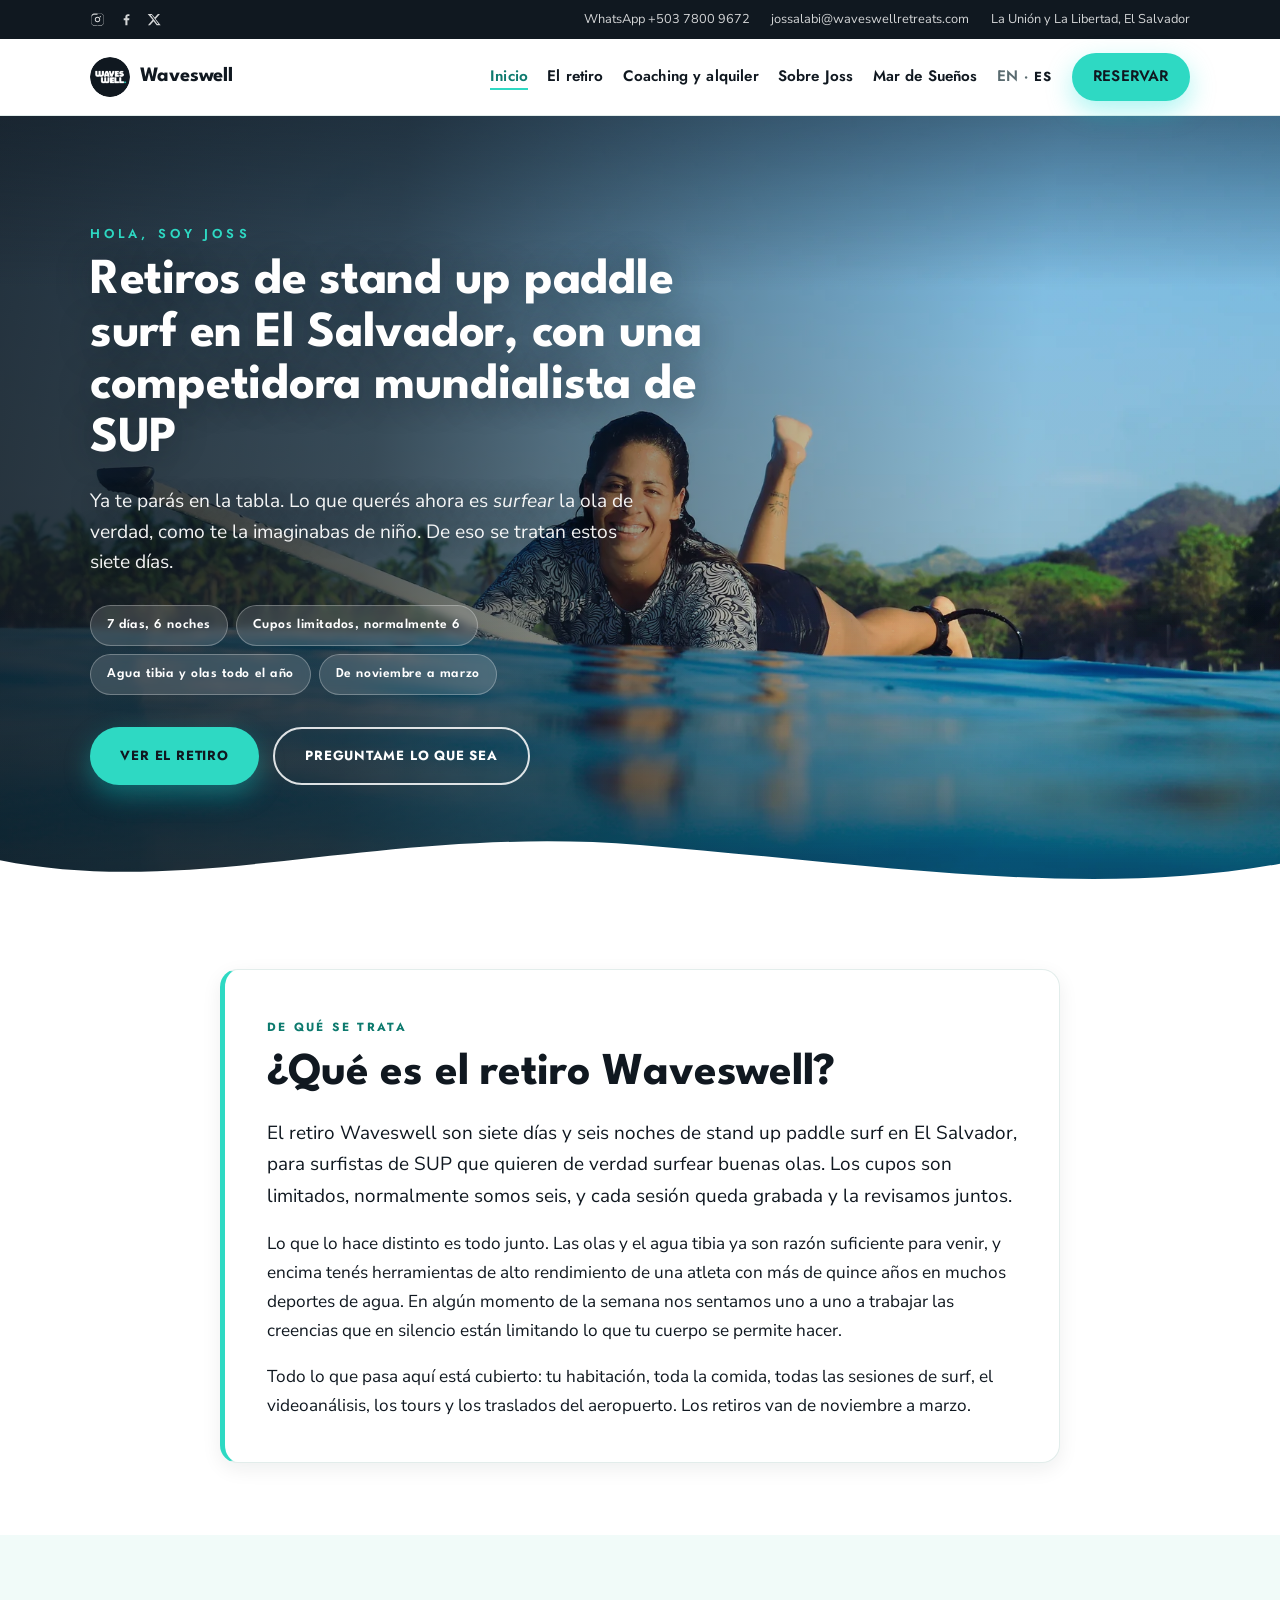
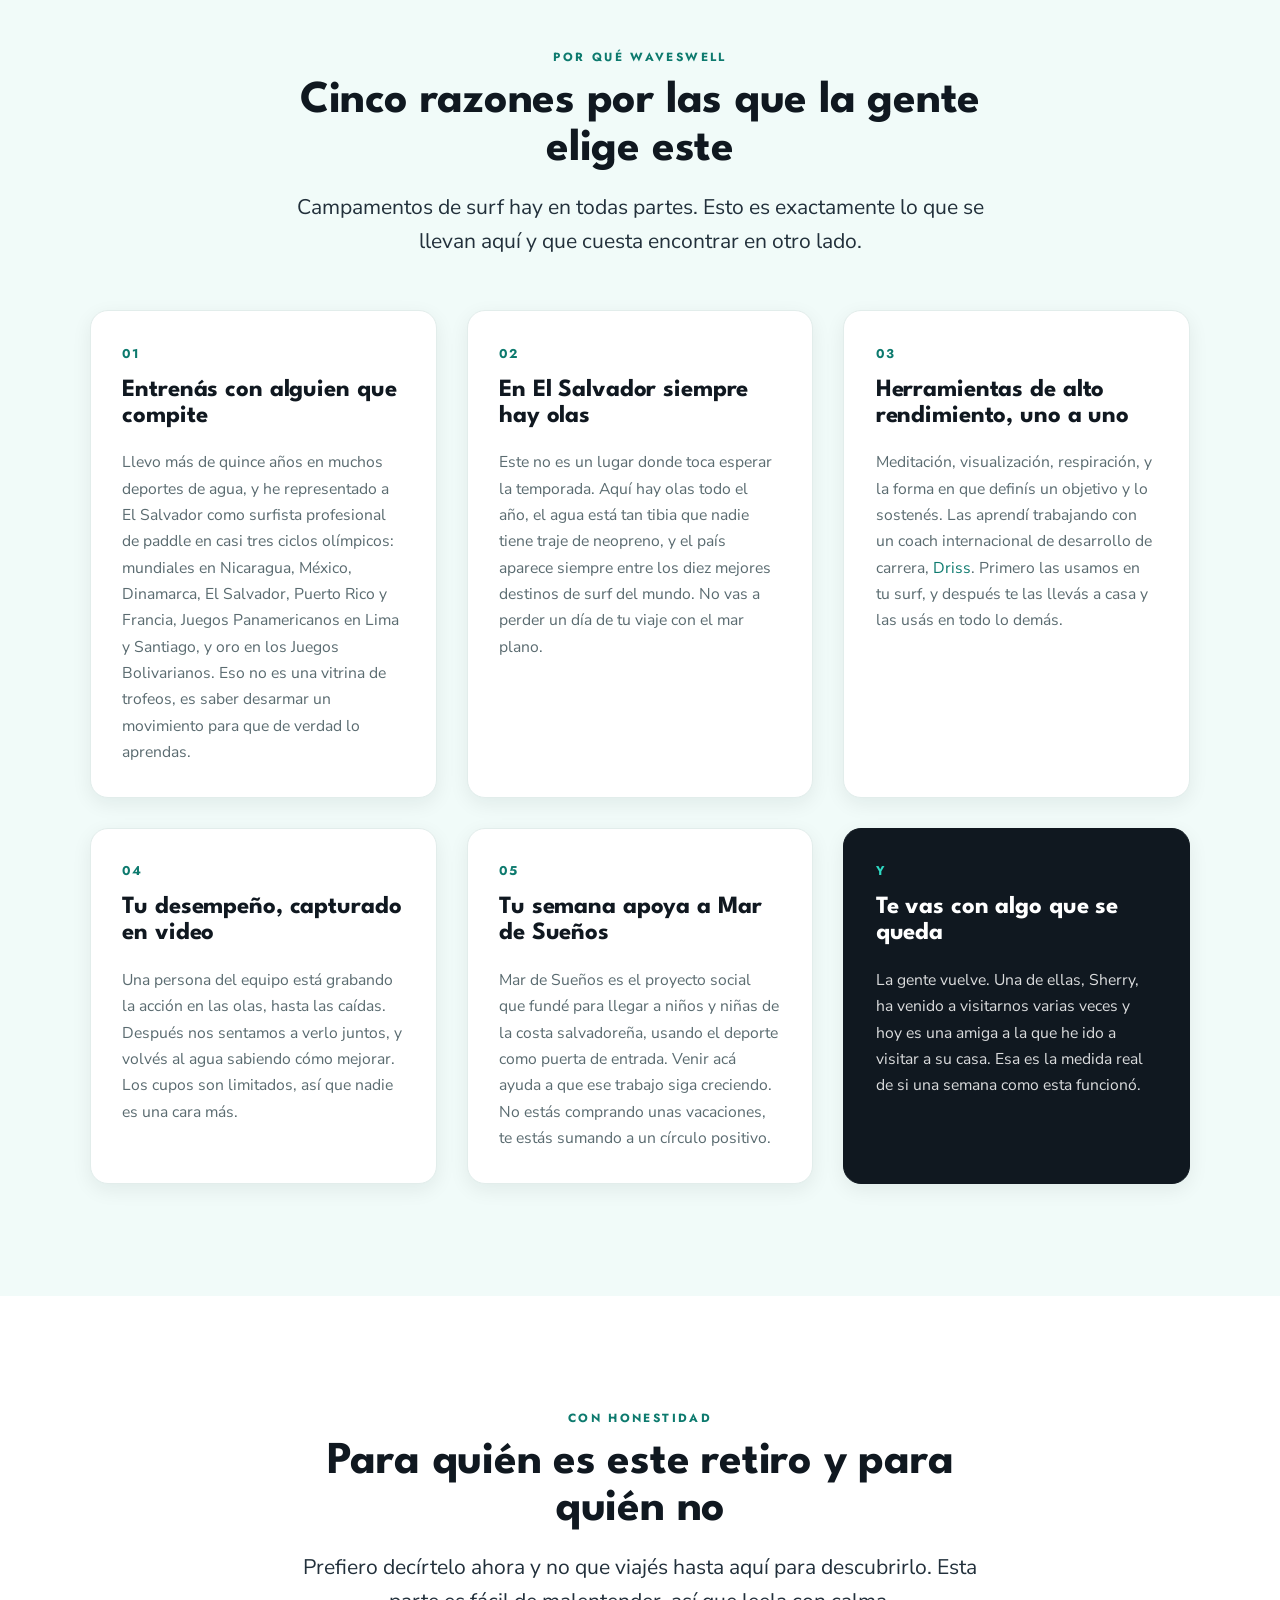
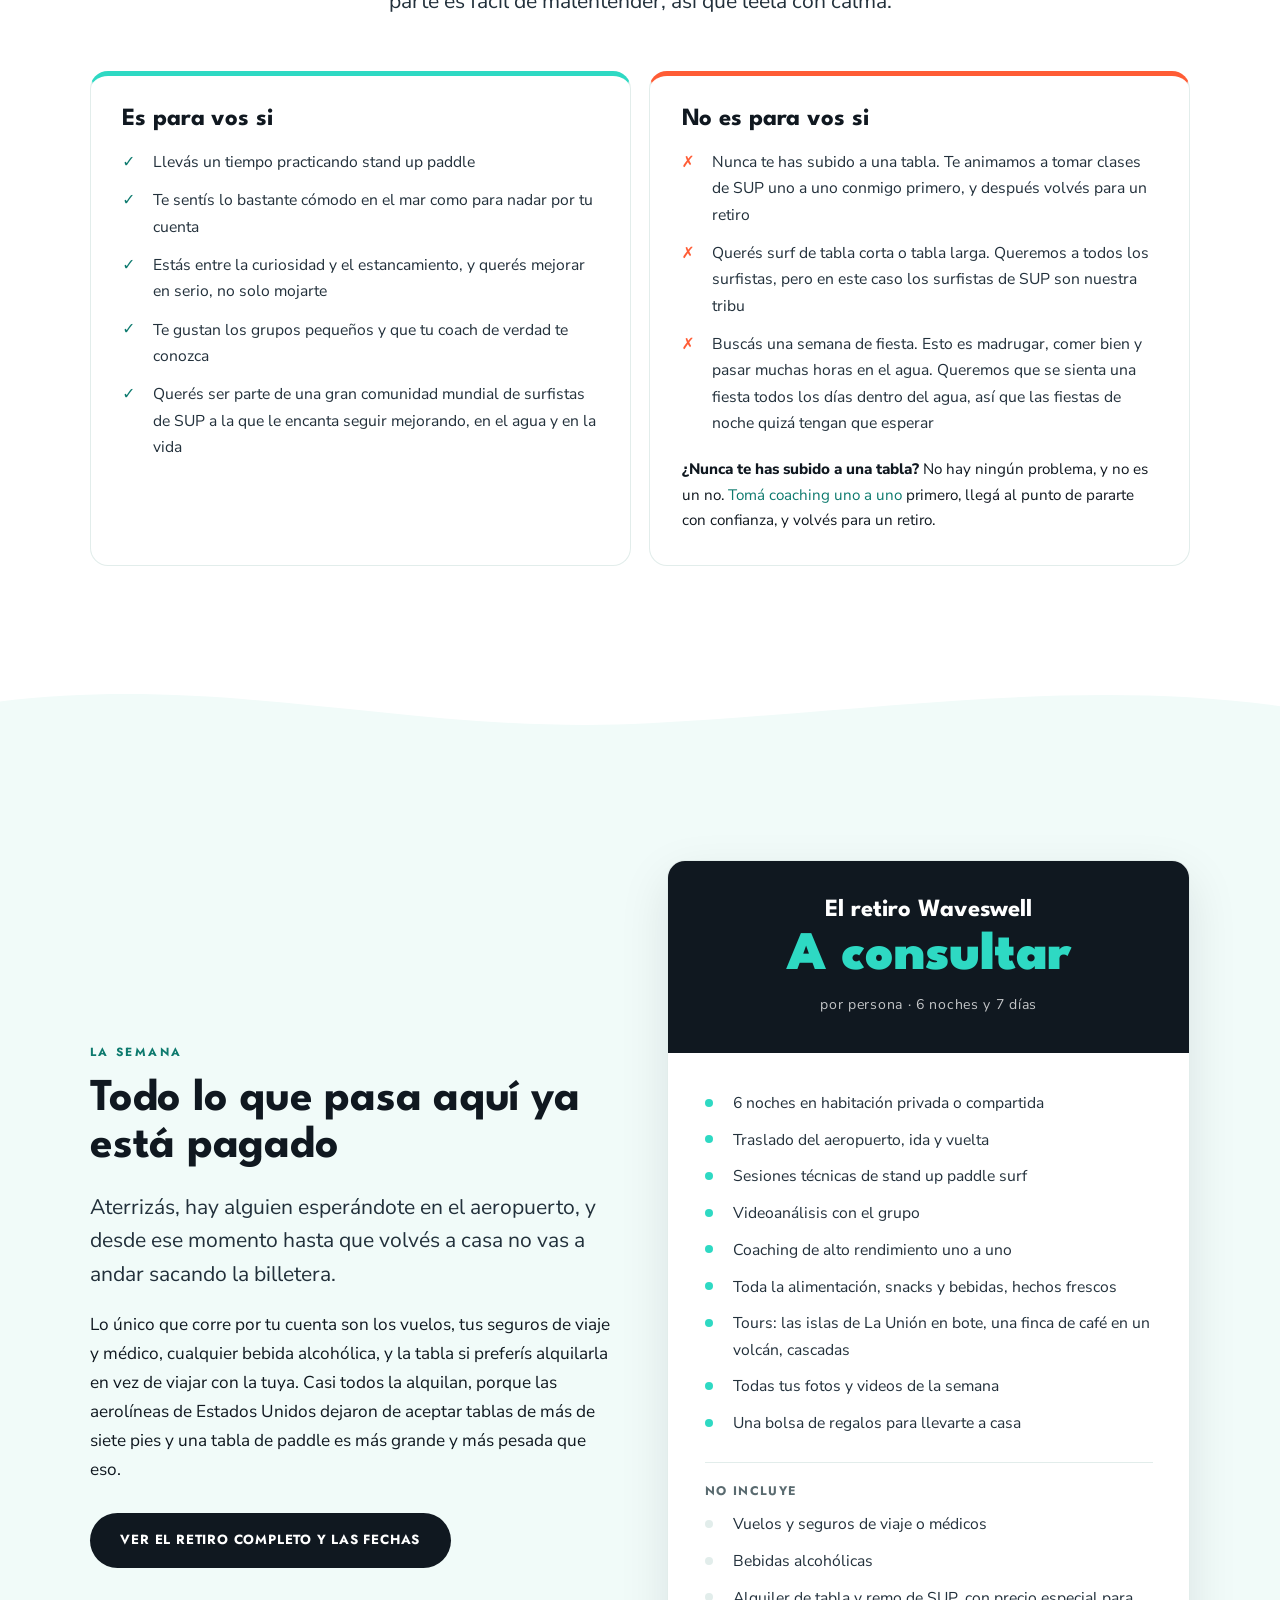
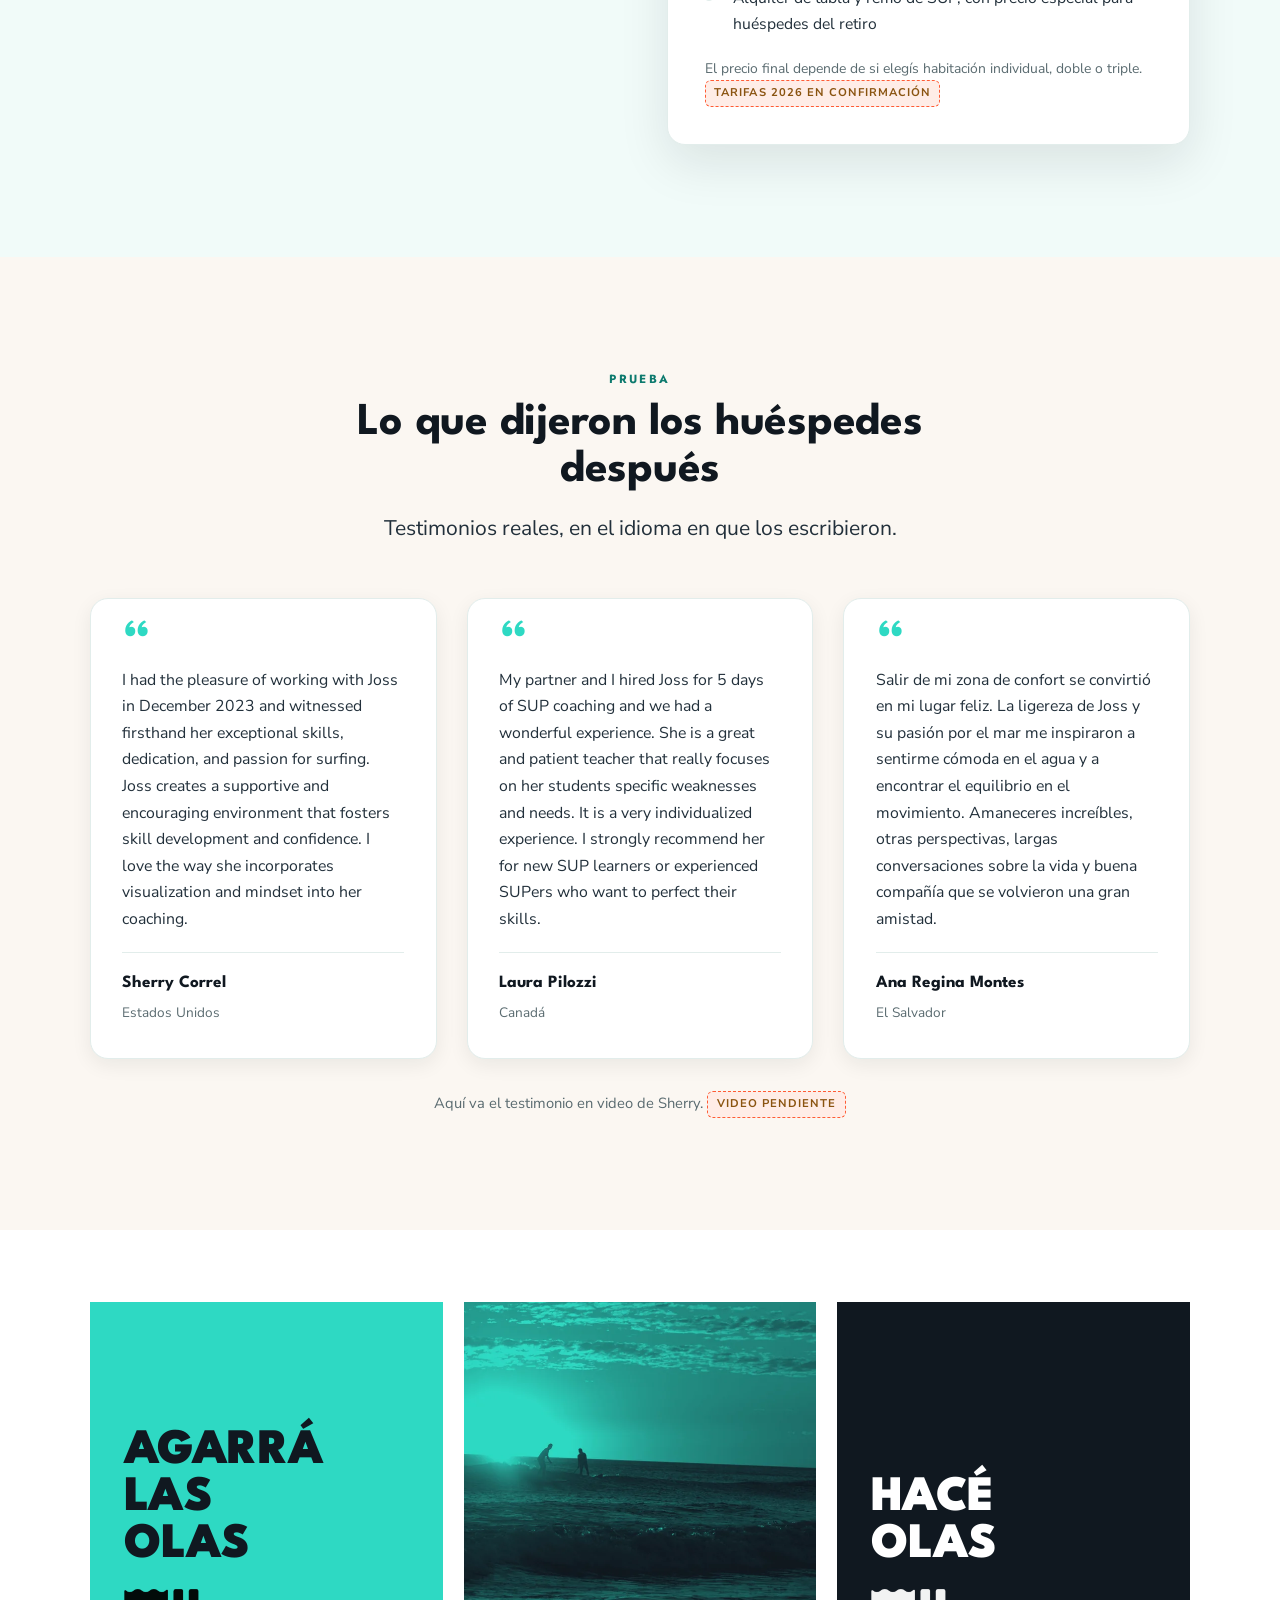
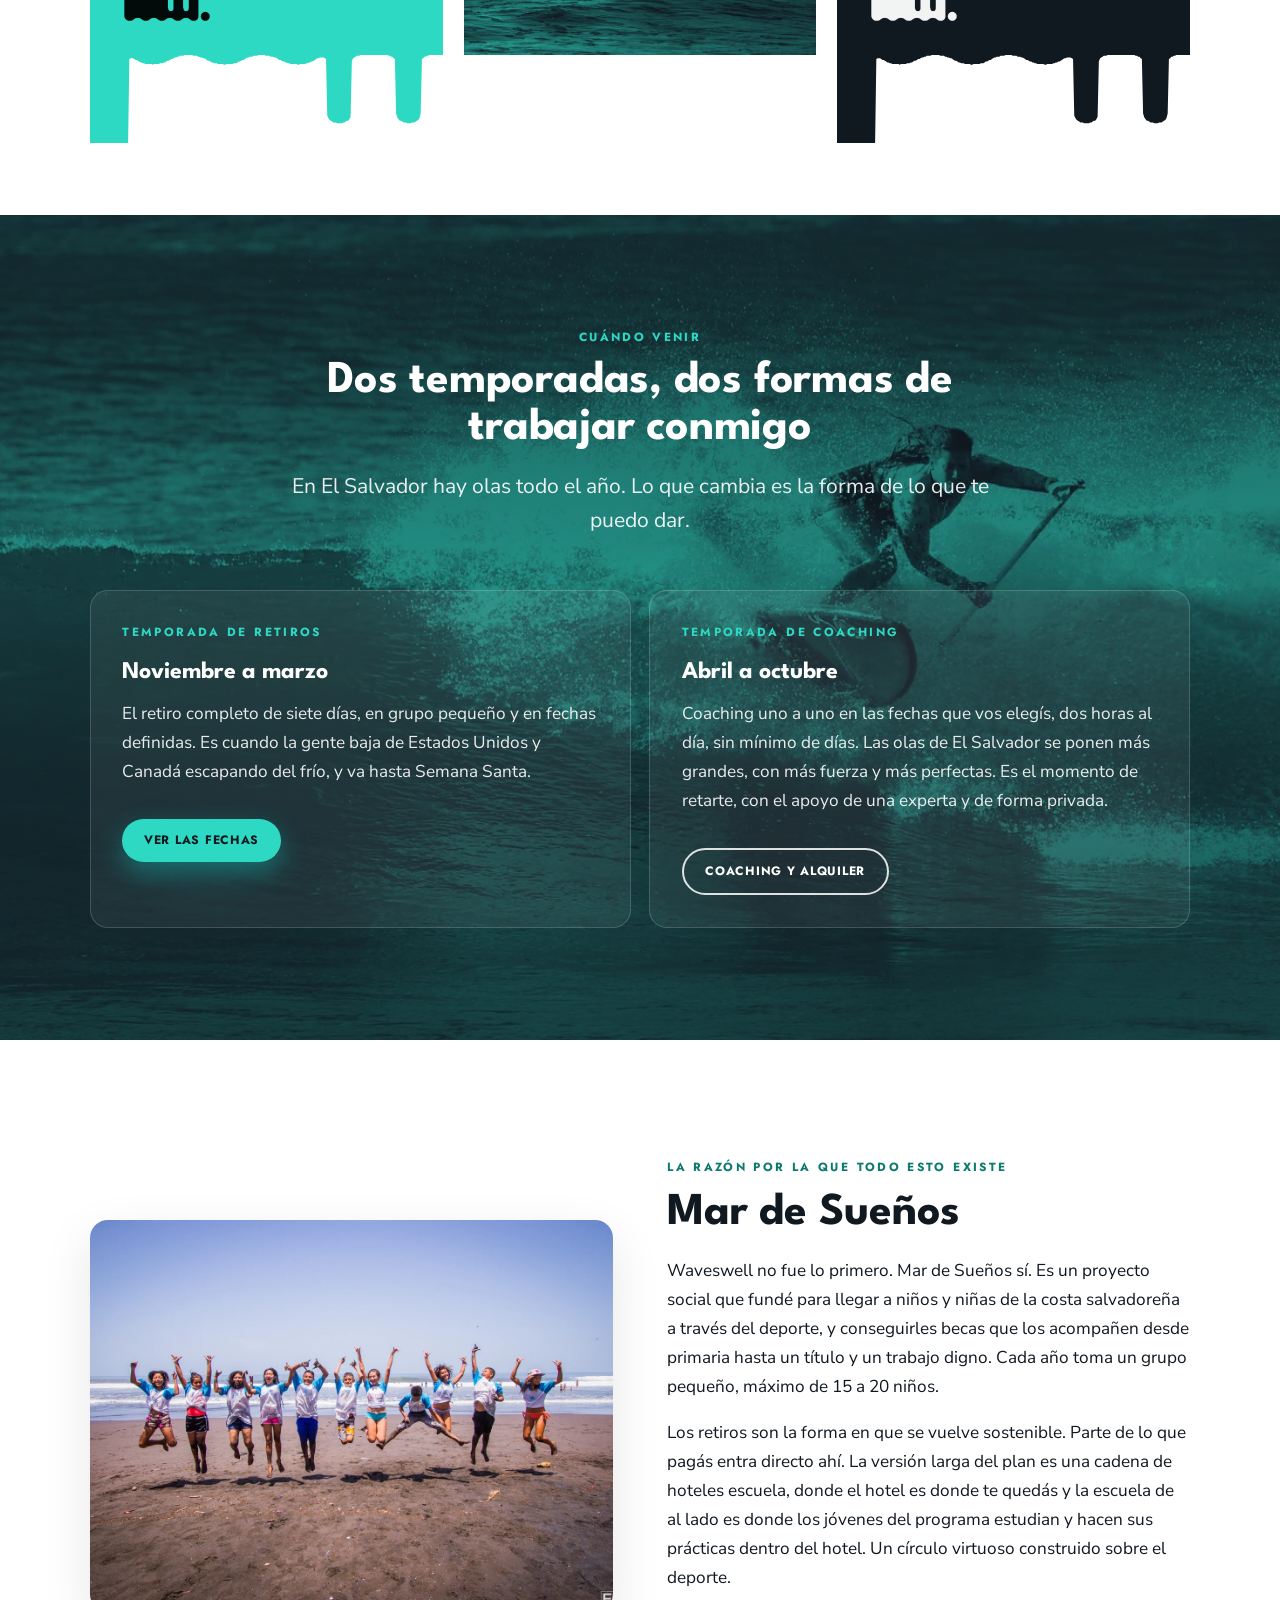
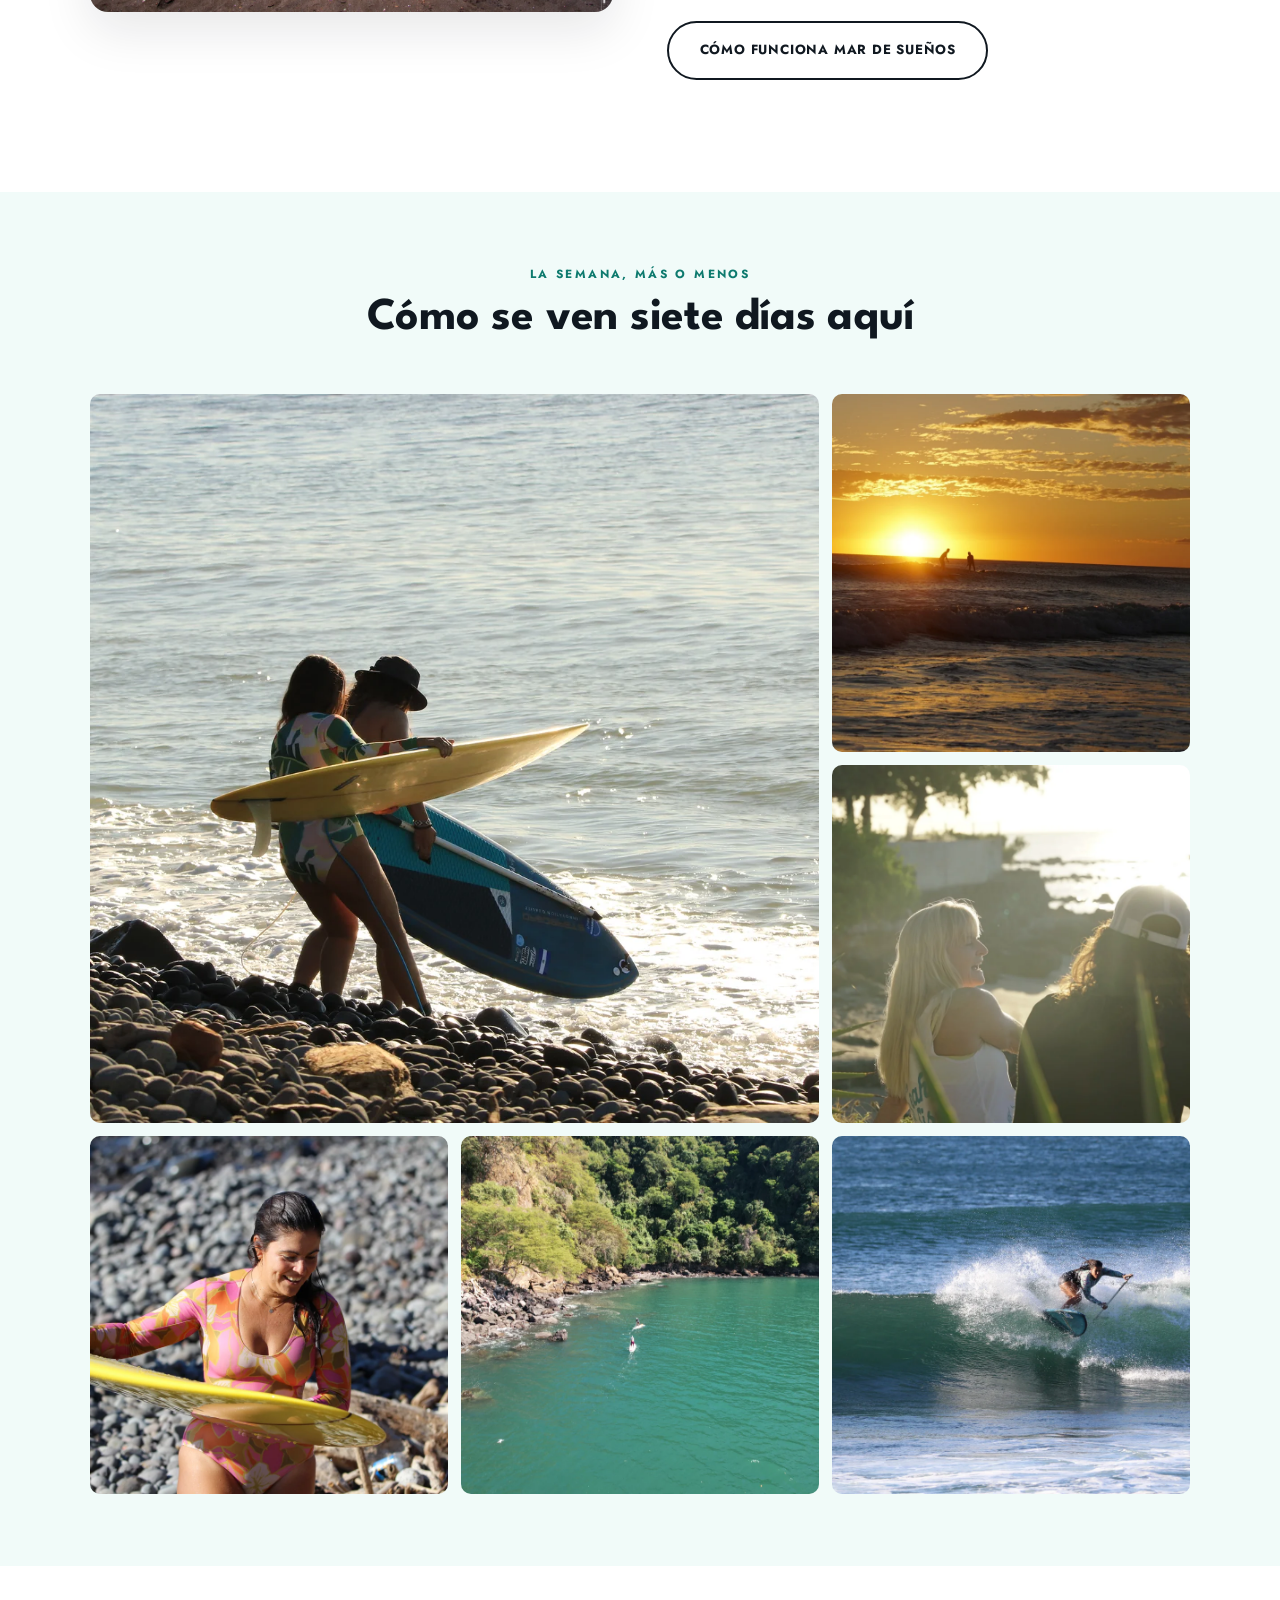
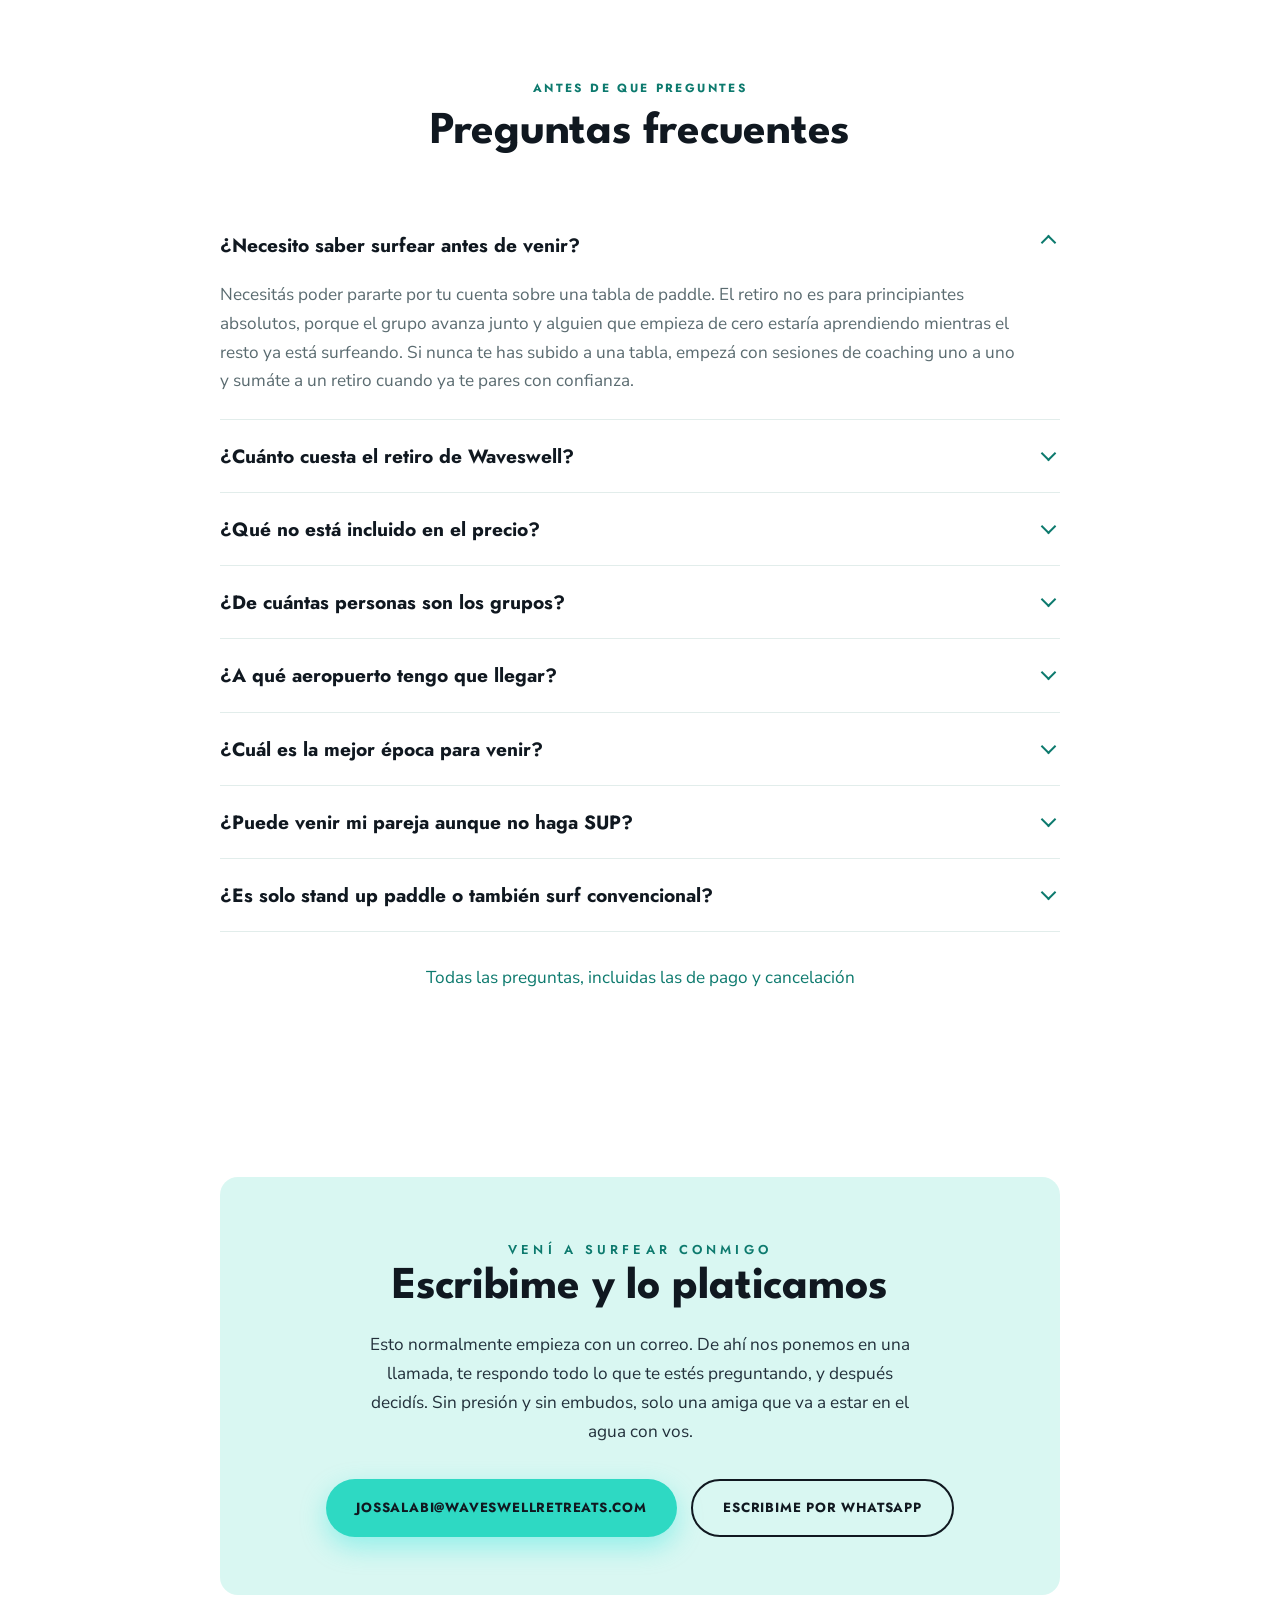
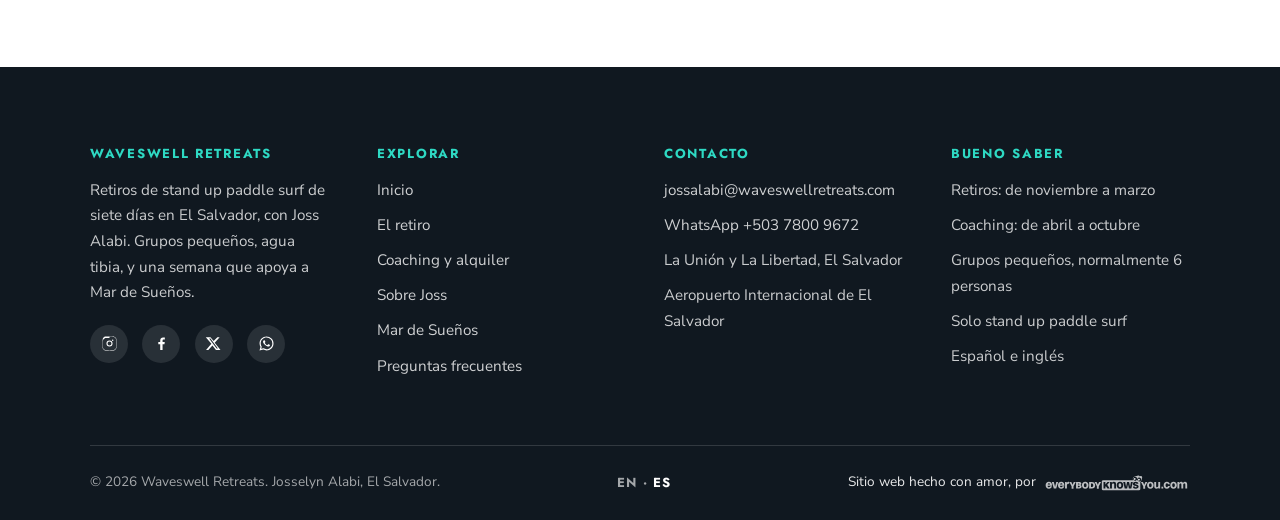
==== commit 1212a9aa: "FAQ: adopt Josselyn's own wording, and add the three missing questions From the E2 "Preguntas frecue" ====
--- a/es/index.html
+++ b/es/index.html
@@ -136,7 +136,7 @@
     {"@type":"Question","name":"¿De cuántas personas son los grupos?","acceptedAnswer":{"@type":"Answer","text":"Los cupos son limitados. El máximo es de seis personas, y de vez en cuando se puede sumar una más. Hay un mínimo de tres, y si un retiro no lo alcanza se suspende y se devuelve el dinero, y si ya compraste tus vuelos la reserva se puede convertir en sesiones de coaching uno a uno."}},
     {"@type":"Question","name":"¿A qué aeropuerto tengo que llegar?","acceptedAnswer":{"@type":"Answer","text":"Al Aeropuerto Internacional de El Salvador, en El Salvador, Centroamérica. Vale la pena revisarlo bien al comprar el vuelo, porque existen aeropuertos con nombres parecidos en otros países. Te recogemos en el aeropuerto y te llevamos de regreso al final de la semana, y ese traslado está incluido."}},
     {"@type":"Question","name":"¿Cuál es la mejor época para venir?","acceptedAnswer":{"@type":"Answer","text":"Los retiros son de noviembre a marzo, que es la temporada alta. De abril a octubre el enfoque cambia al coaching uno a uno en las fechas que tú elijas. En El Salvador hay olas todo el año y el agua es lo bastante tibia como para no necesitar traje de neopreno."}},
-    {"@type":"Question","name":"¿Puede venir mi pareja aunque no haga paddle surf?","acceptedAnswer":{"@type":"Answer","text":"Sí. Los acompañantes son siempre bienvenidos a compartir la semana con nosotros. Escríbile a Joss y ella te lo arma, incluyendo tours aparte o coaching privado mientras el grupo está en el agua."}},
+    {"@type":"Question","name":"¿Puede venir mi pareja aunque no haga SUP?","acceptedAnswer":{"@type":"Answer","text":"Los acompañantes son siempre bienvenidos a compartir con nosotros la vibra tropical latina."}},
     {"@type":"Question","name":"¿Es solo stand up paddle o también surf convencional?","acceptedAnswer":{"@type":"Answer","text":"Solo stand up paddle surf. Queremos a todos los surfistas, pero en este caso los surfistas de SUP son nuestra tribu, y el coaching, el videoanálisis y el equipo están construidos alrededor del remo."}}
   ]
 }
@@ -495,8 +495,8 @@
         <div class="faq-a"><p>Los retiros son de noviembre a marzo, que es la temporada alta y coincide con el invierno del norte. De abril a octubre el enfoque cambia al coaching uno a uno en las fechas que vos eleg&#237;s. En cualquiera de los dos casos hay olas, y el agua es lo bastante tibia como para no necesitar traje de neopreno.</p></div>
       </details>
       <details class="faq-item">
-        <summary>&#191;Puede venir mi pareja aunque no haga paddle surf?</summary>
-        <div class="faq-a"><p>S&#237;, y pasa seguido. Los acompa&#241;antes son siempre bienvenidos a compartir la semana con nosotros. Escrib&#237;le a Joss y ella te lo arma, incluyendo tours aparte o coaching privado mientras el grupo est&#225; en el agua.</p></div>
+        <summary>&#191;Puede venir mi pareja aunque no haga SUP?</summary>
+        <div class="faq-a"><p>Los acompa&#241;antes son siempre bienvenidos a compartir con nosotros la vibra tropical latina.</p></div>
       </details>
       <details class="faq-item">
         <summary>&#191;Es solo stand up paddle o tambi&#233;n surf convencional?</summary>
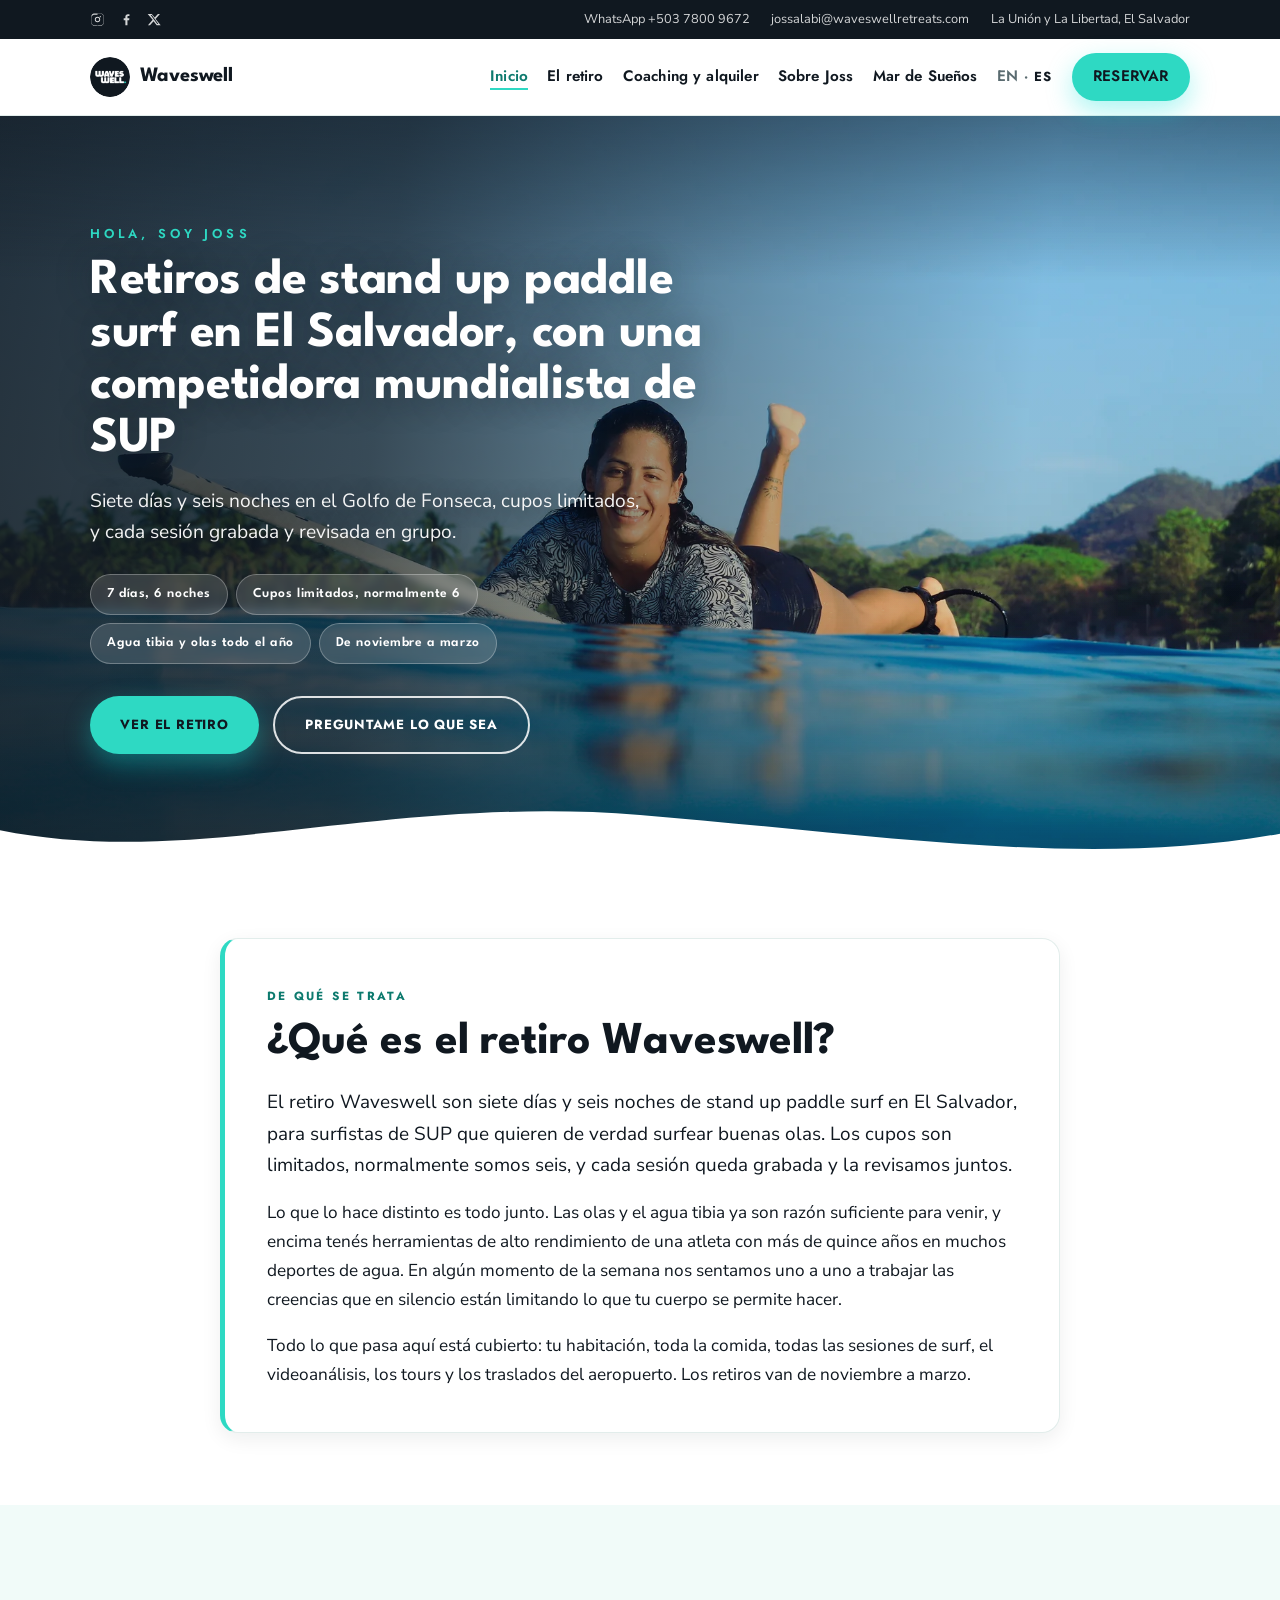
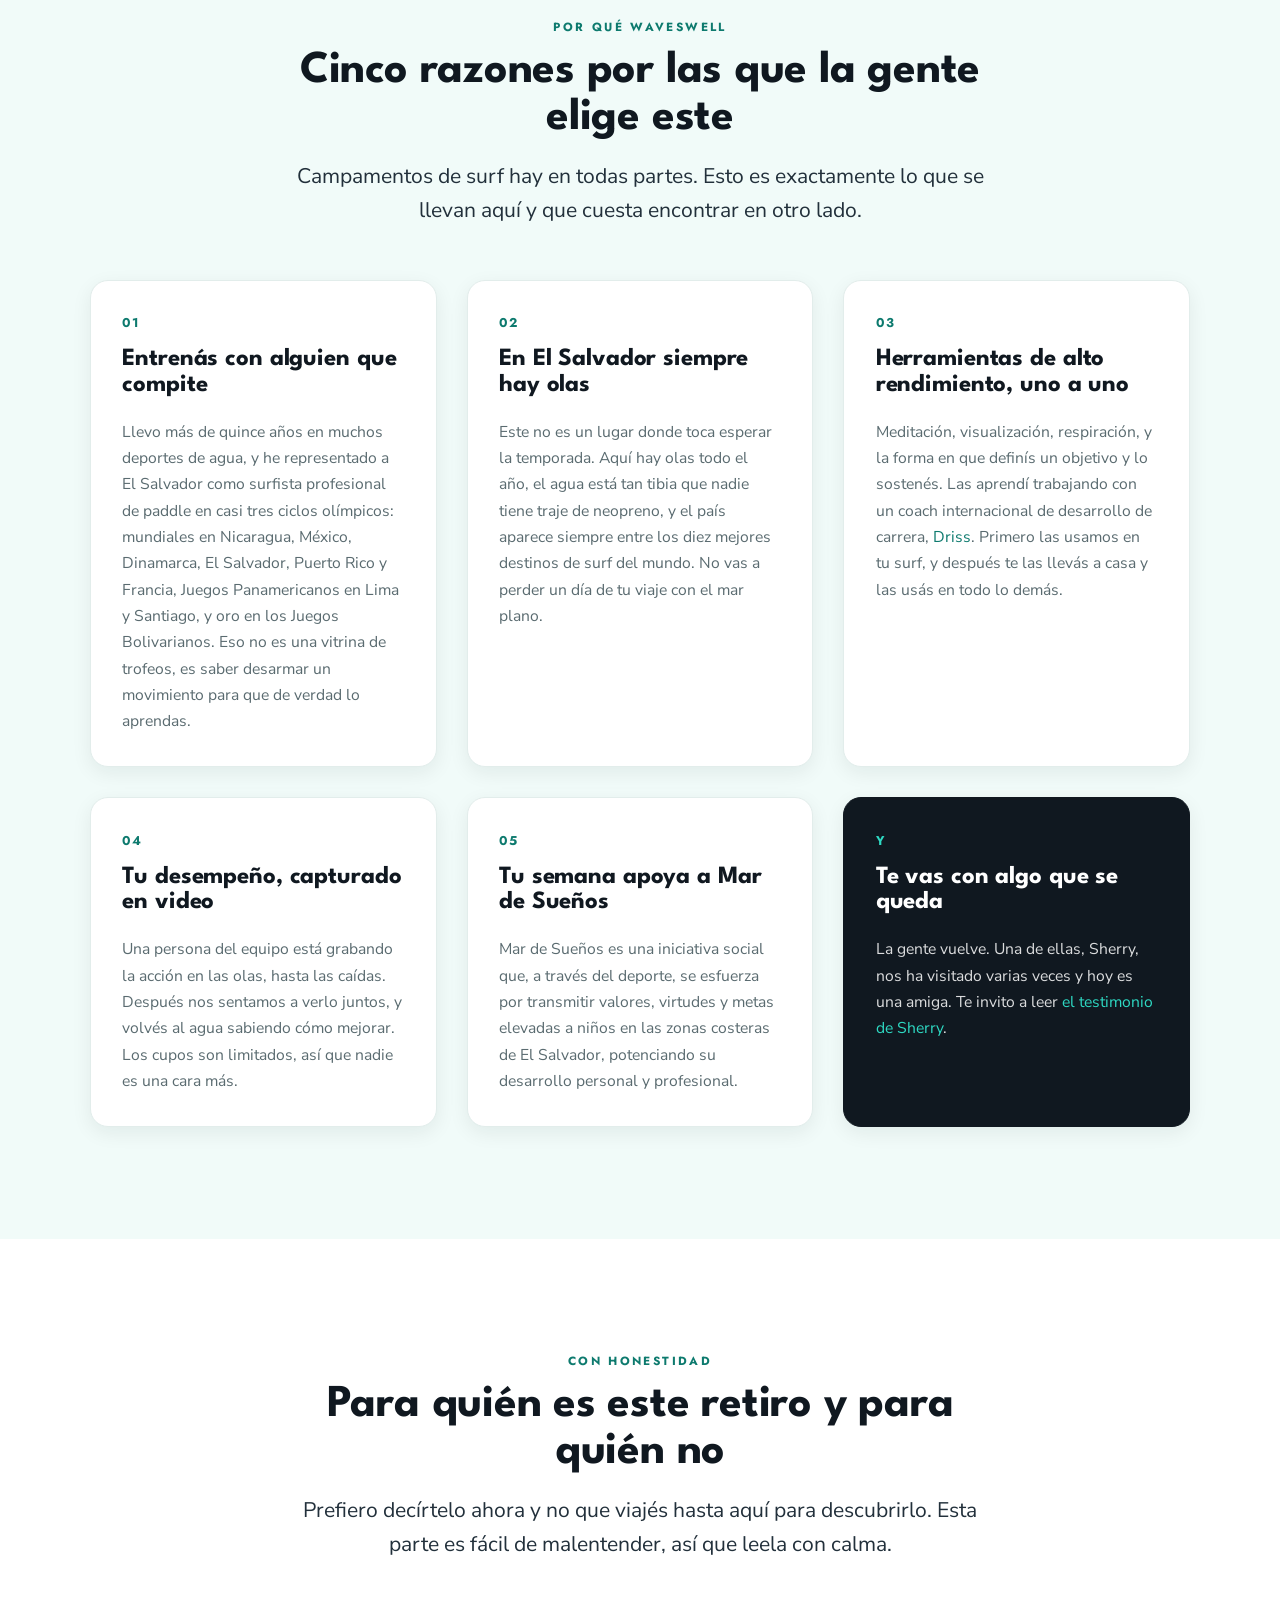
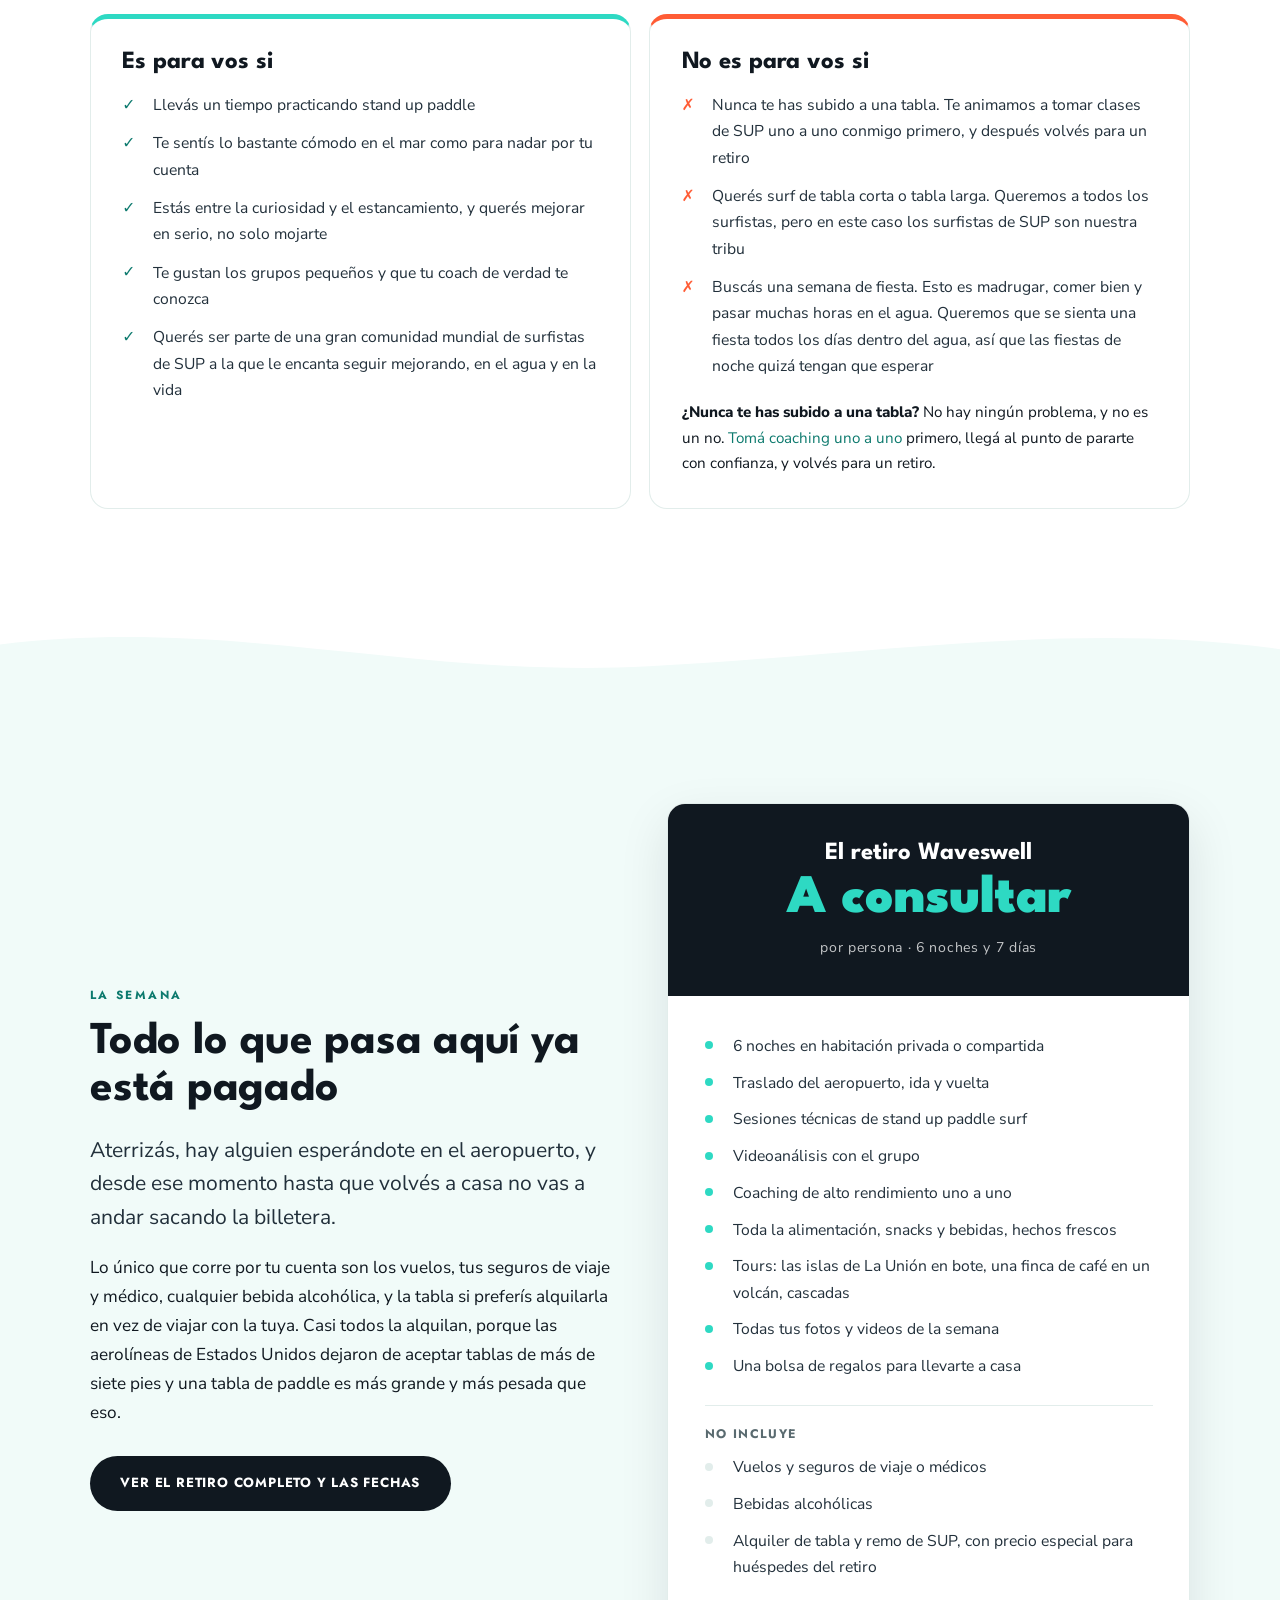
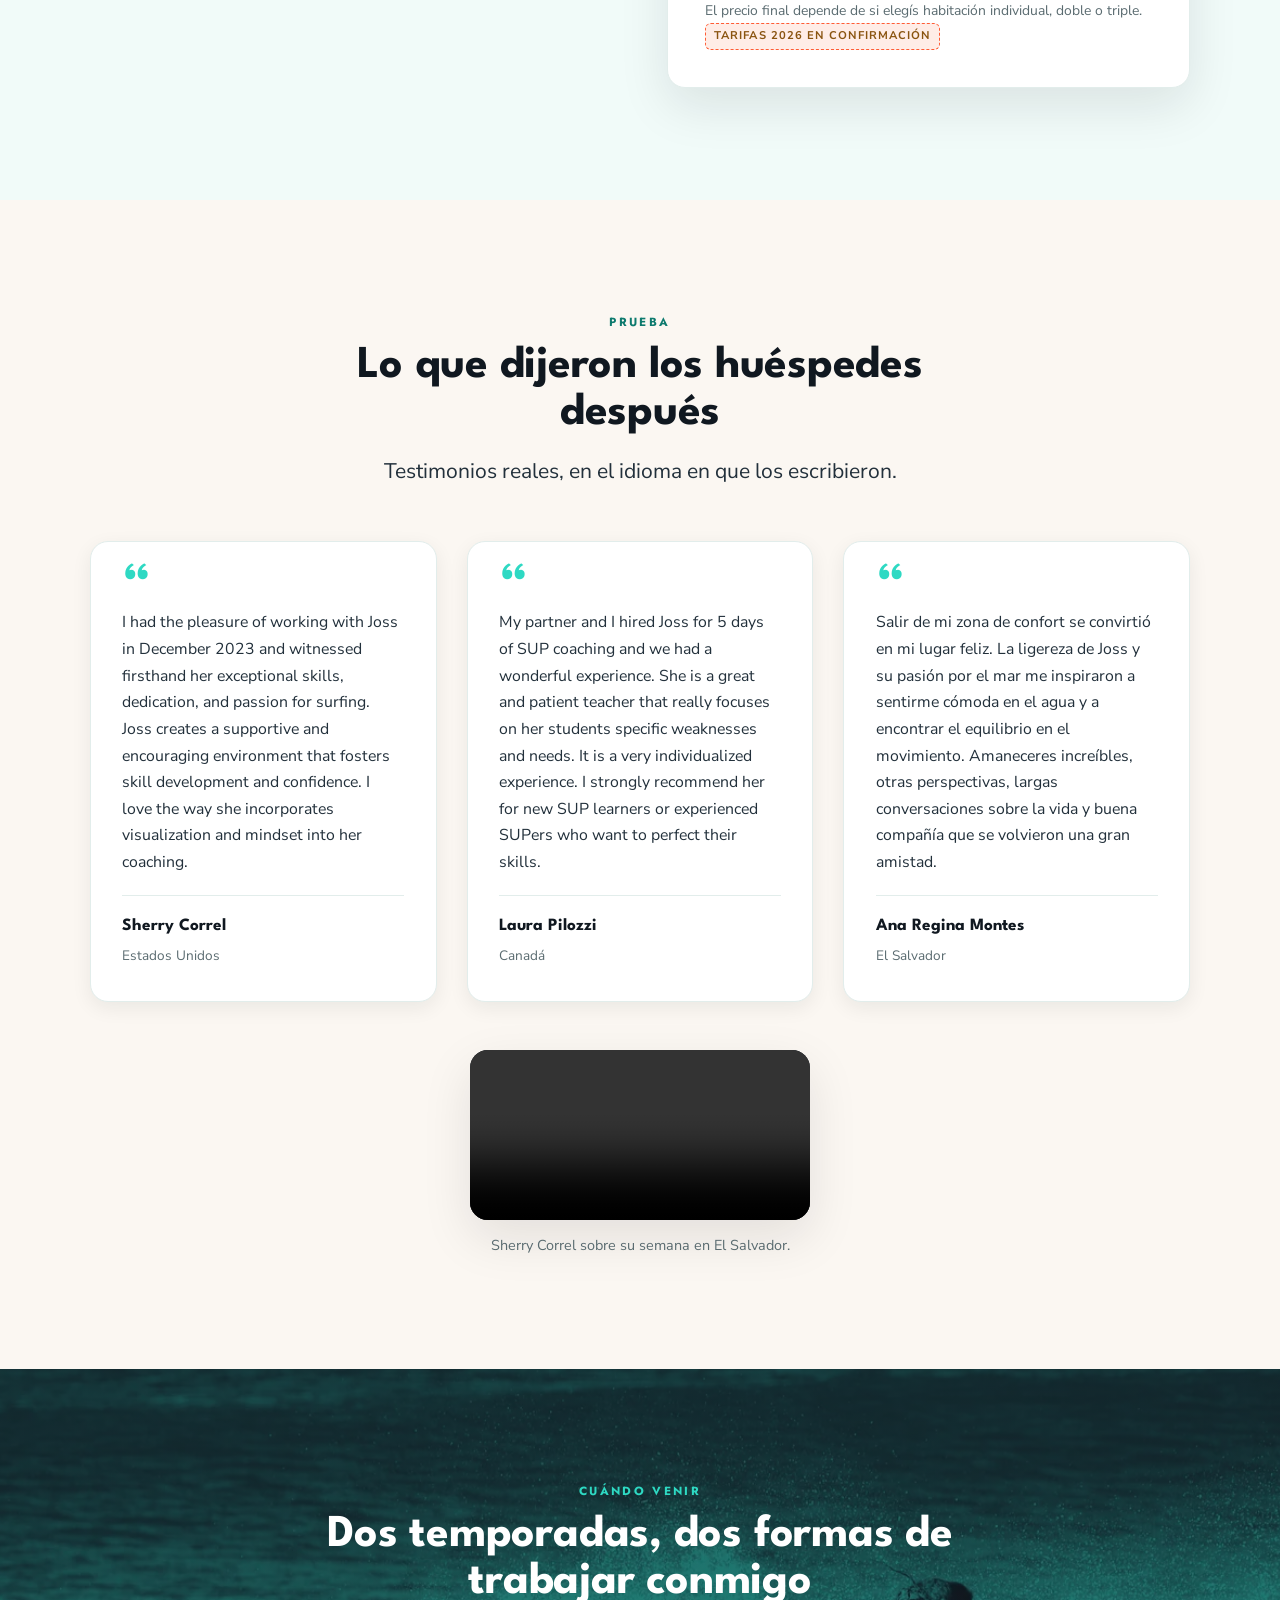
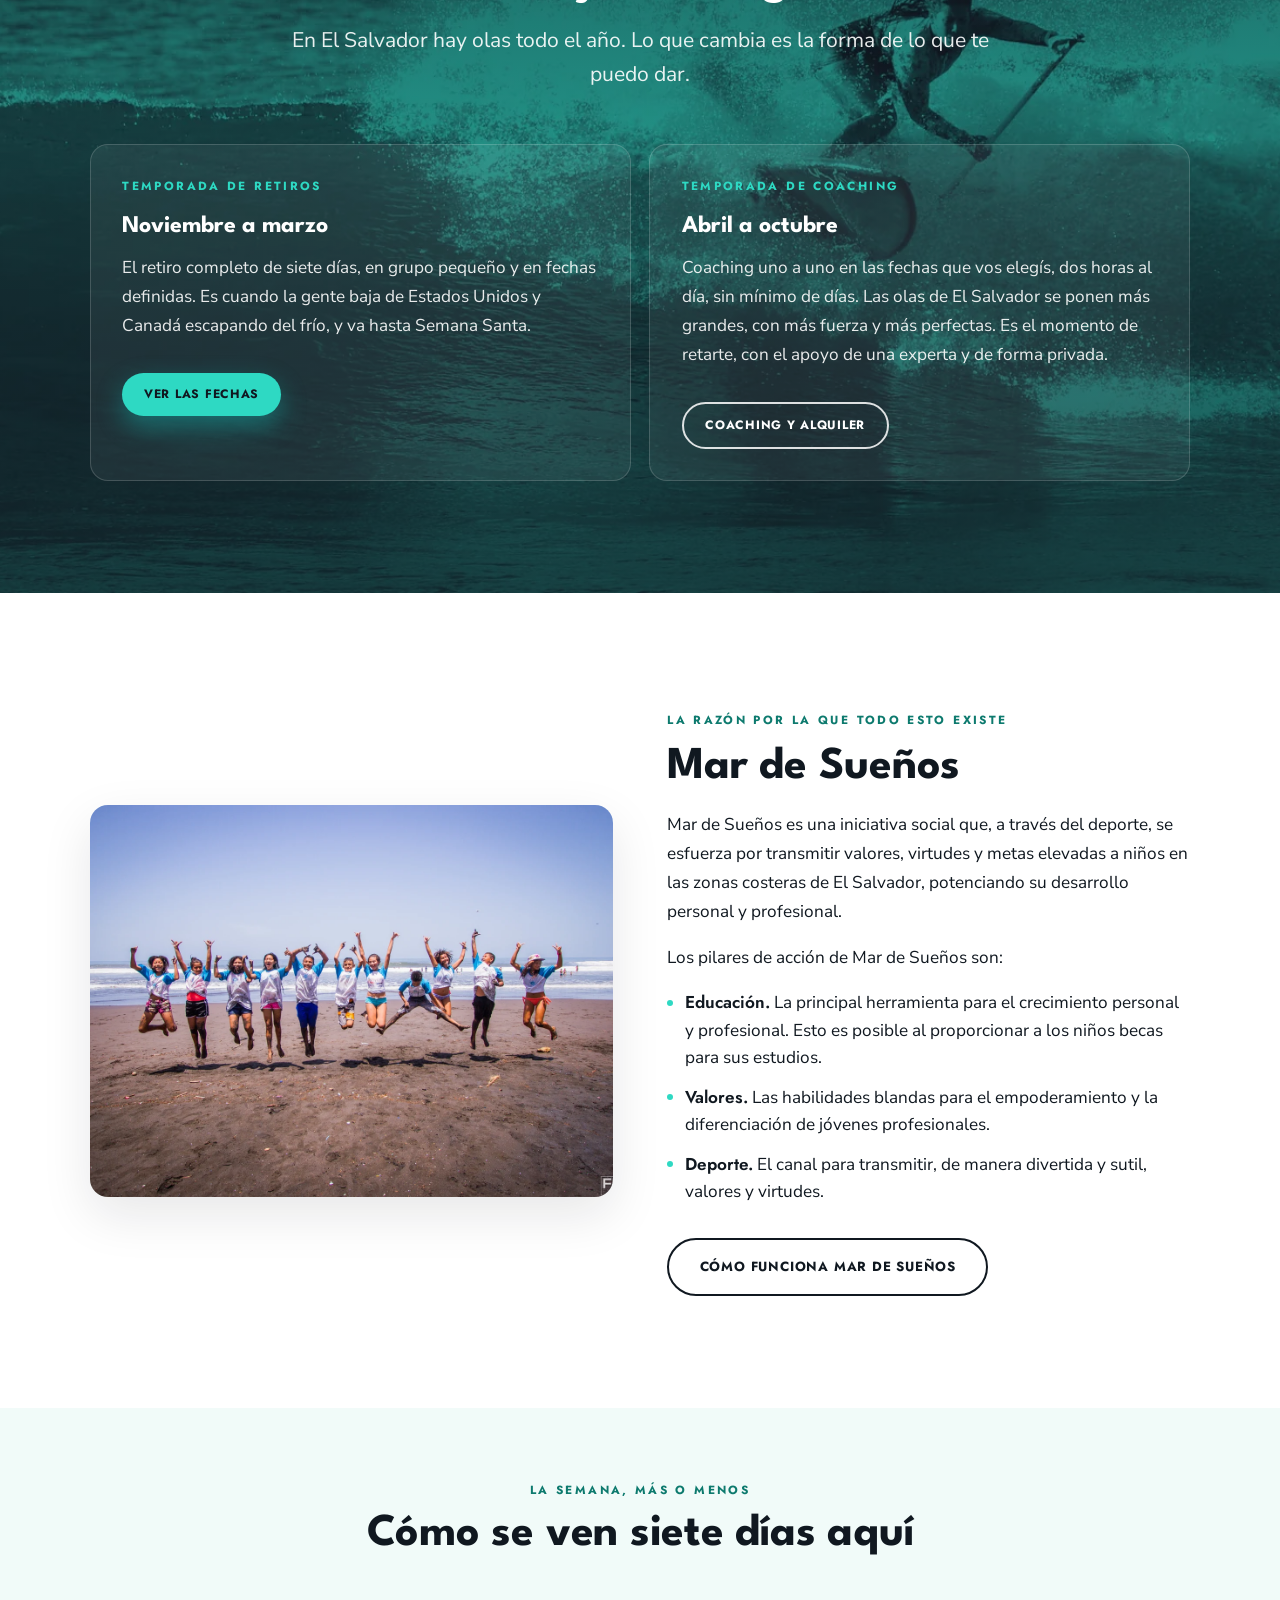
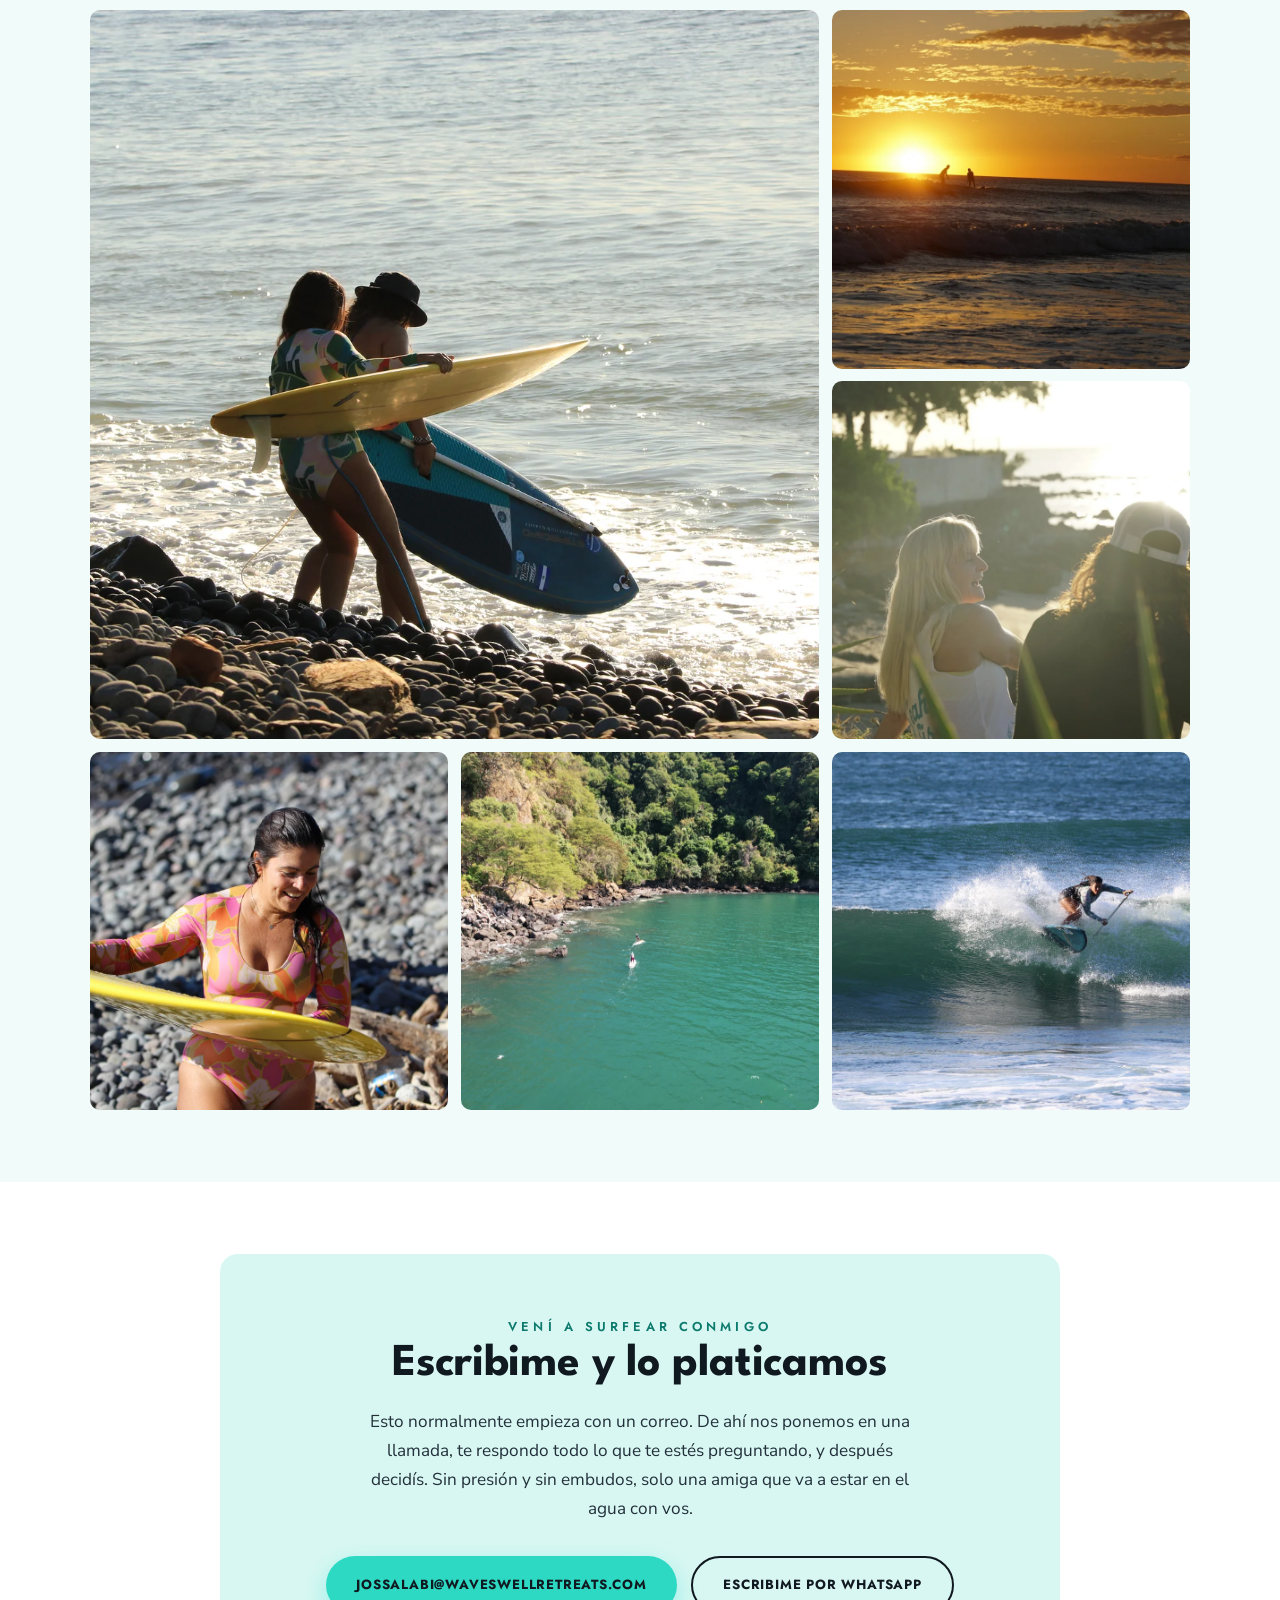
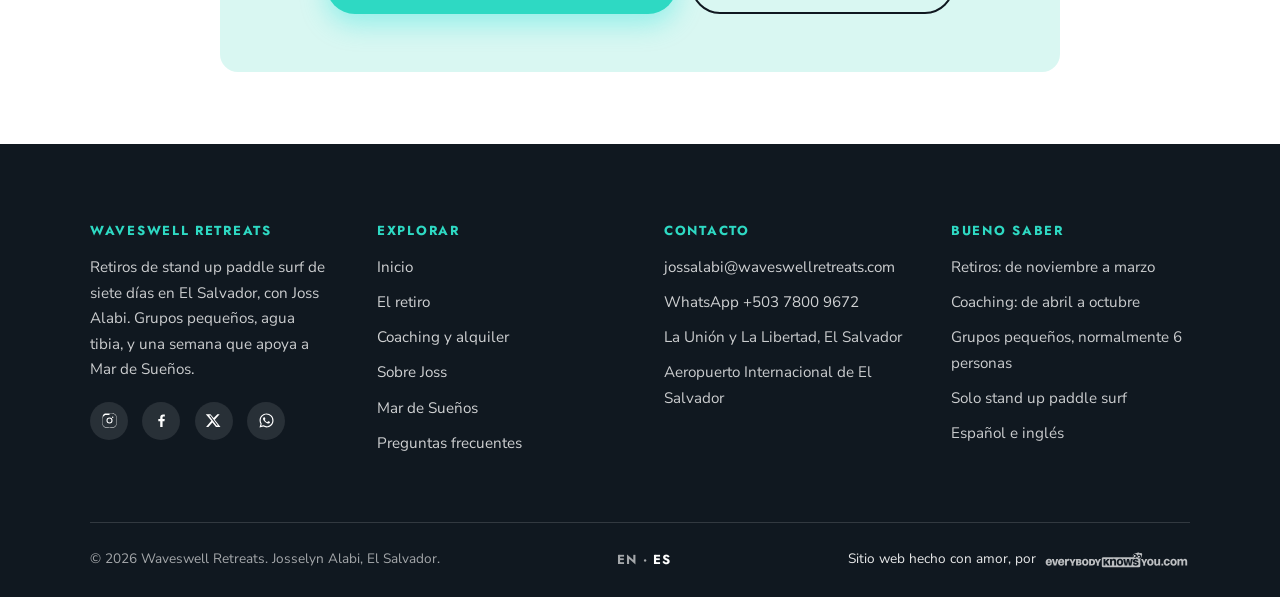
==== commit c7b0da17: "Third review pass: homepage trims, Mar de Suenos wording, Sherry's video Homepage - Hero subheading " ====
--- a/es/index.html
+++ b/es/index.html
@@ -193,7 +193,7 @@
     <div class="hero__inner">
       <span class="script">Hola, soy Joss</span>
       <h1>Retiros de stand up paddle surf en El Salvador, con una competidora mundialista de SUP</h1>
-      <p class="hero__sub">Ya te par&#225;s en la tabla. Lo que quer&#233;s ahora es <em>surfear</em> la ola de verdad, como te la imaginabas de ni&#241;o. De eso se tratan estos siete d&#237;as.</p>
+      <p class="hero__sub">Siete d&#237;as y seis noches en el Golfo de Fonseca, cupos limitados, y cada sesi&#243;n grabada y revisada en grupo.</p>
       <ul class="hero__facts">
         <li>7 d&#237;as, 6 noches</li>
         <li>Cupos limitados, normalmente 6</li>
@@ -256,12 +256,12 @@
       <article class="value reveal">
         <span class="value__n">05</span>
         <h3>Tu semana apoya a Mar de Sue&#241;os</h3>
-        <p>Mar de Sue&#241;os es el proyecto social que fund&#233; para llegar a ni&#241;os y ni&#241;as de la costa salvadore&#241;a, usando el deporte como puerta de entrada. Venir ac&#225; ayuda a que ese trabajo siga creciendo. No est&#225;s comprando unas vacaciones, te est&#225;s sumando a un c&#237;rculo positivo.</p>
+        <p>Mar de Sue&#241;os es una iniciativa social que, a trav&#233;s del deporte, se esfuerza por transmitir valores, virtudes y metas elevadas a ni&#241;os en las zonas costeras de El Salvador, potenciando su desarrollo personal y profesional.</p>
       </article>
       <article class="value reveal" style="background:var(--ink);color:#fff;border-color:var(--ink)">
         <span class="value__n" style="color:var(--accent)">Y</span>
         <h3 style="color:#fff">Te vas con algo que se queda</h3>
-        <p style="color:rgba(255,255,255,.85)">La gente vuelve. Una de ellas, Sherry, ha venido a visitarnos varias veces y hoy es una amiga a la que he ido a visitar a su casa. Esa es la medida real de si una semana como esta funcion&#243;.</p>
+        <p style="color:rgba(255,255,255,.85)">La gente vuelve. Una de ellas, Sherry, nos ha visitado varias veces y hoy es una amiga. Te invito a leer <a href="#testimonials" style="color:var(--accent)">el testimonio de Sherry</a>.</p>
       </article>
     </div>
   </div>
@@ -349,7 +349,7 @@
 
 
 <!-- ================= testimonios ================= -->
-<section class="band band--sand">
+<section class="band band--sand" id="testimonials">
   <div class="wrap">
     <div class="head center reveal">
       <span class="eyebrow">Prueba</span>
@@ -373,30 +373,13 @@
         <footer><cite>Ana Regina Montes</cite><span>El Salvador</span></footer>
       </blockquote>
     </div>
-    <p class="center muted reveal" style="margin-top:2rem;font-size:.92rem">Aqu&#237; va el testimonio en video de Sherry. <span class="pending">video pendiente</span></p>
-  </div>
-</section>
-
-<!-- ================= brand taglines (manual, page 06) ================= -->
-<section class="band band--tight band--taglines" aria-label="Dos cosas que vale la pena recordar">
-  <svg width="0" height="0" aria-hidden="true" focusable="false" style="position:absolute">
-    <symbol id="drip" viewBox="0 0 1000 372.8" preserveAspectRatio="none"><path d="M0,0 L0,372.82 L0.0,372.82 L24.39,372.82 L48.78,372.82 L73.17,372.82 L97.56,372.82 L108.01,372.82 L111.5,17.42 L114.98,13.94 L121.95,13.94 L125.44,17.42 L128.92,20.91 L132.4,20.91 L135.89,24.39 L139.37,27.87 L142.86,31.36 L146.34,31.36 L149.83,34.84 L153.31,34.84 L156.79,38.33 L174.22,38.33 L177.7,41.81 L181.18,38.33 L195.12,38.33 L198.61,34.84 L205.57,34.84 L209.06,31.36 L212.54,31.36 L216.03,27.87 L219.51,24.39 L223.0,24.39 L226.48,20.91 L229.97,17.42 L233.45,17.42 L236.93,13.94 L240.42,10.45 L243.9,10.45 L247.39,6.97 L250.87,6.97 L254.36,3.48 L264.81,3.48 L268.29,0.0 L289.2,0.0 L292.68,3.48 L303.14,3.48 L306.62,6.97 L310.1,6.97 L313.59,10.45 L317.07,10.45 L320.56,13.94 L324.04,13.94 L327.53,17.42 L331.01,20.91 L334.49,24.39 L337.98,24.39 L341.46,27.87 L344.95,31.36 L348.43,31.36 L351.92,34.84 L358.89,34.84 L362.37,38.33 L376.31,38.33 L379.79,41.81 L383.28,41.81 L386.76,38.33 L404.18,38.33 L407.67,34.84 L414.63,34.84 L418.12,31.36 L421.6,27.87 L425.09,27.87 L428.57,24.39 L432.06,20.91 L435.54,20.91 L439.02,17.42 L442.51,13.94 L445.99,10.45 L449.48,10.45 L452.96,6.97 L459.93,6.97 L463.41,3.48 L473.87,3.48 L477.35,0.0 L494.77,0.0 L498.26,3.48 L508.71,3.48 L512.2,6.97 L519.16,6.97 L522.65,10.45 L526.13,10.45 L529.62,13.94 L533.1,17.42 L536.59,20.91 L540.07,20.91 L543.55,24.39 L547.04,27.87 L550.52,27.87 L554.01,31.36 L557.49,31.36 L560.98,34.84 L564.46,34.84 L567.94,38.33 L585.37,38.33 L588.85,41.81 L592.33,41.81 L595.82,38.33 L609.76,38.33 L613.24,34.84 L616.72,34.84 L620.21,31.36 L623.69,31.36 L627.18,27.87 L630.66,27.87 L634.15,24.39 L637.63,20.91 L641.11,17.42 L644.6,13.94 L648.08,13.94 L651.57,10.45 L662.02,10.45 L665.51,13.94 L668.99,17.42 L672.47,257.84 L675.96,268.29 L679.44,275.26 L682.93,278.75 L686.41,282.23 L689.9,285.71 L696.86,285.71 L700.35,289.2 L714.29,289.2 L717.77,285.71 L721.25,285.71 L724.74,282.23 L728.22,278.75 L731.71,278.75 L735.19,271.78 L738.68,261.32 L742.16,27.87 L745.64,13.94 L749.13,10.45 L752.61,6.97 L756.1,3.48 L763.07,3.48 L766.55,0.0 L790.94,0.0 L815.33,0.0 L839.72,0.0 L843.21,0.0 L846.69,3.48 L850.17,3.48 L853.66,6.97 L857.14,6.97 L860.63,13.94 L864.11,17.42 L867.6,247.39 L871.08,264.81 L874.56,271.78 L878.05,278.75 L881.53,278.75 L885.02,282.23 L888.5,285.71 L895.47,285.71 L898.95,289.2 L909.41,289.2 L912.89,285.71 L919.86,285.71 L923.34,282.23 L926.83,278.75 L930.31,275.26 L933.8,268.29 L937.28,247.39 L940.77,17.42 L944.25,13.94 L947.74,6.97 L951.22,6.97 L954.7,3.48 L958.19,3.48 L961.67,0.0 L986.06,0.0 L1000.0,0.0 L1000,0 Z"/></symbol>
-  </svg>
-  <div class="wrap">
-    <div class="taglines">
-      <article class="dripcard dripcard--accent reveal">
-        <p class="dripcard__line">Agarr&#225;<br>las<br>olas</p>
-        <img class="dripcard__mark" decoding="async" src="../assets/images/logos/monogram-waveswell-waveswellretreats.com.png" alt="" width="86" height="32" loading="lazy">
-        <svg class="drip" viewBox="0 0 1000 372.8" preserveAspectRatio="none" aria-hidden="true"><use href="#drip"/></svg>
-      </article>
-      <figure class="reveal">
-        <img src="../assets/images/hero/duotone-cta-waveswellretreats.com.webp" alt="Surfistas de paddle en el agua en El Salvador, en el turquesa de Waveswell" loading="lazy" width="1800" height="700">
-      </figure>
-      <article class="dripcard dripcard--ink reveal">
-        <p class="dripcard__line">Hac&#233;<br>olas</p>
-        <img class="dripcard__mark" decoding="async" src="../assets/images/logos/monogram-waveswell-waveswellretreats.com.png" alt="" width="86" height="32" loading="lazy">
-        <svg class="drip" viewBox="0 0 1000 372.8" preserveAspectRatio="none" aria-hidden="true"><use href="#drip"/></svg>
-      </article>
+        <div class="videowrap reveal">
+      <video controls playsinline preload="metadata" width="576" height="1024"
+             aria-label="Sherry Correl hablando de su retiro Waveswell">
+        <source src="../assets/video/sherry-testimonial-waveswellretreats.com.mp4" type="video/mp4">
+        Tu navegador no puede reproducir este video. <a href="../assets/video/sherry-testimonial-waveswellretreats.com.mp4">Abrilo directamente</a>.
+      </video>
+      <figcaption>Sherry Correl sobre su semana en El Salvador.</figcaption>
     </div>
   </div>
 </section>
@@ -436,8 +419,13 @@
       <div class="reveal">
         <span class="eyebrow">La raz&#243;n por la que todo esto existe</span>
         <h2>Mar de Sue&#241;os</h2>
-        <p>Waveswell no fue lo primero. Mar de Sue&#241;os s&#237;. Es un proyecto social que fund&#233; para llegar a ni&#241;os y ni&#241;as de la costa salvadore&#241;a a trav&#233;s del deporte, y conseguirles becas que los acompa&#241;en desde primaria hasta un t&#237;tulo y un trabajo digno. Cada a&#241;o toma un grupo peque&#241;o, m&#225;ximo de 15 a 20 ni&#241;os.</p>
-        <p>Los retiros son la forma en que se vuelve sostenible. Parte de lo que pag&#225;s entra directo ah&#237;. La versi&#243;n larga del plan es una cadena de hoteles escuela, donde el hotel es donde te qued&#225;s y la escuela de al lado es donde los j&#243;venes del programa estudian y hacen sus pr&#225;cticas dentro del hotel. Un c&#237;rculo virtuoso construido sobre el deporte.</p>
+        <p>Mar de Sue&#241;os es una iniciativa social que, a trav&#233;s del deporte, se esfuerza por transmitir valores, virtudes y metas elevadas a ni&#241;os en las zonas costeras de El Salvador, potenciando su desarrollo personal y profesional.</p>
+        <p>Los pilares de acci&#243;n de Mar de Sue&#241;os son:</p>
+        <ul class="pillars">
+          <li><strong>Educaci&#243;n.</strong> La principal herramienta para el crecimiento personal y profesional. Esto es posible al proporcionar a los ni&#241;os becas para sus estudios.</li>
+          <li><strong>Valores.</strong> Las habilidades blandas para el empoderamiento y la diferenciaci&#243;n de j&#243;venes profesionales.</li>
+          <li><strong>Deporte.</strong> El canal para transmitir, de manera divertida y sutil, valores y virtudes.</li>
+        </ul>
         <div class="btns"><a class="btn btn--ghost" href="mar-de-suenos.html">C&#243;mo funciona Mar de Sue&#241;os</a></div>
       </div>
     </div>
@@ -459,51 +447,6 @@
       <figure><img src="../assets/images/gallery/gallery-5-la-union-islands-waveswellretreats.com.webp" alt="La bah&#237;a turquesa y los acantilados de las islas de La Uni&#243;n, El Salvador" loading="lazy" width="800" height="800"></figure>
       <figure><img src="../assets/images/gallery/gallery-6-paddle-surfing-a-wave-waveswellretreats.com.webp" alt="Una surfista de paddle recorriendo la pared de una ola limpia en El Salvador" loading="lazy" width="800" height="800"></figure>
     </div>
-  </div>
-</section>
-
-<!-- ================= preguntas frecuentes ================= -->
-<section class="band" aria-labelledby="faq-title">
-  <div class="wrap narrow">
-    <div class="head center reveal">
-      <span class="eyebrow">Antes de que preguntes</span>
-      <h2 id="faq-title">Preguntas frecuentes</h2>
-    </div>
-    <div class="reveal">
-      <details class="faq-item" open>
-        <summary>&#191;Necesito saber surfear antes de venir?</summary>
-        <div class="faq-a"><p>Necesit&#225;s poder pararte por tu cuenta sobre una tabla de paddle. El retiro no es para principiantes absolutos, porque el grupo avanza junto y alguien que empieza de cero estar&#237;a aprendiendo mientras el resto ya est&#225; surfeando. Si nunca te has subido a una tabla, empez&#225; con sesiones de coaching uno a uno y sum&#225;te a un retiro cuando ya te pares con confianza.</p></div>
-      </details>
-      <details class="faq-item">
-        <summary>&#191;Cu&#225;nto cuesta el retiro de Waveswell?</summary>
-        <div class="faq-a"><p>Las tarifas 2026 se est&#225;n confirmando, as&#237; que escrib&#237;le a Joss y te cotiza directo. Sea cual sea el monto, incluye el alojamiento, toda la alimentaci&#243;n, los traslados del aeropuerto, todas las sesiones de surf, el videoan&#225;lisis, el trabajo uno a uno, los tours por El Salvador y tus fotos y videos. El precio final depende de si eleg&#237;s habitaci&#243;n individual, doble o triple.</p></div>
-      </details>
-      <details class="faq-item">
-        <summary>&#191;Qu&#233; no est&#225; incluido en el precio?</summary>
-        <div class="faq-a"><p>No est&#225;n incluidos los vuelos, los seguros de viaje y m&#233;dicos, las bebidas alcoh&#243;licas ni el alquiler del equipo. Si no quer&#233;s viajar con tu propia tabla, hay alquiler de tabla y remo de SUP con precio especial para hu&#233;spedes del retiro. Tambi&#233;n te podemos conectar con alguien que ayuda a nuestros hu&#233;spedes con vuelos y seguros.</p></div>
-      </details>
-      <details class="faq-item">
-        <summary>&#191;De cu&#225;ntas personas son los grupos?</summary>
-        <div class="faq-a"><p>Los cupos son limitados. El m&#225;ximo es de seis personas, y de vez en cuando podemos sumar una m&#225;s. Hay un m&#237;nimo de tres, y si un retiro no lo alcanza se suspende y se devuelve el dinero. Si ya compraste tus vuelos, la reserva se puede convertir en sesiones de coaching uno a uno para que el viaje no se pierda.</p></div>
-      </details>
-      <details class="faq-item">
-        <summary>&#191;A qu&#233; aeropuerto tengo que llegar?</summary>
-        <div class="faq-a"><p>Al Aeropuerto Internacional de El Salvador, en El Salvador, Centroam&#233;rica. Revisalo bien al comprar el vuelo, porque existen aeropuertos con nombres parecidos en otros pa&#237;ses y s&#237; pasa que la gente se equivoca. Te recogemos en el aeropuerto y te llevamos de regreso al final de la semana, y ese traslado est&#225; incluido.</p></div>
-      </details>
-      <details class="faq-item">
-        <summary>&#191;Cu&#225;l es la mejor &#233;poca para venir?</summary>
-        <div class="faq-a"><p>Los retiros son de noviembre a marzo, que es la temporada alta y coincide con el invierno del norte. De abril a octubre el enfoque cambia al coaching uno a uno en las fechas que vos eleg&#237;s. En cualquiera de los dos casos hay olas, y el agua es lo bastante tibia como para no necesitar traje de neopreno.</p></div>
-      </details>
-      <details class="faq-item">
-        <summary>&#191;Puede venir mi pareja aunque no haga SUP?</summary>
-        <div class="faq-a"><p>Los acompa&#241;antes son siempre bienvenidos a compartir con nosotros la vibra tropical latina.</p></div>
-      </details>
-      <details class="faq-item">
-        <summary>&#191;Es solo stand up paddle o tambi&#233;n surf convencional?</summary>
-        <div class="faq-a"><p>Solo stand up paddle surf. Nos especializamos en paddle surf, no en tabla corta ni en tabla larga, y el coaching, el videoan&#225;lisis y el equipo est&#225;n construidos alrededor del remo.</p></div>
-      </details>
-    </div>
-    <p class="center reveal" style="margin-top:2rem"><a href="retreat.html#faq">Todas las preguntas, incluidas las de pago y cancelaci&#243;n</a></p>
   </div>
 </section>
 
--- a/assets/css/styles.css
+++ b/assets/css/styles.css
@@ -396,6 +396,30 @@
 .eky-credit__text{color:var(--footer-fg)}
 .eky-credit svg{--eky-bg:var(--footer-bg);height:18px;width:auto;display:block}
 
+/* ---------- testimonial video ---------- */
+.videowrap{
+  margin:clamp(2rem,1.5rem + 2vw,3rem) auto 0;max-width:340px;text-align:center;
+}
+.videowrap video{
+  display:block;width:100%;height:auto;border-radius:var(--radius);
+  background:var(--ink);box-shadow:var(--shadow);
+}
+.videowrap figcaption{
+  margin-top:.8rem;font-family:var(--font-body);font-size:.9rem;color:var(--muted);
+}
+
+/* ---------- pillar list (Mar de Suenos) ---------- */
+ul.pillars{list-style:none;margin:1rem 0 0;padding:0}
+ul.pillars li{
+  position:relative;padding-left:1.1rem;margin-bottom:.75rem;
+  font-family:var(--font-body);line-height:1.6;
+}
+ul.pillars li::before{
+  content:"";position:absolute;left:0;top:.62em;
+  width:6px;height:6px;border-radius:50%;background:var(--accent);
+}
+ul.pillars strong{font-family:var(--font-ui);font-weight:600;color:var(--ink)}
+
 /* ---------- scroll reveal ---------- */
 .reveal{opacity:0;transform:translateY(20px);transition:opacity .6s ease,transform .6s ease}
 .reveal.in{opacity:1;transform:none}
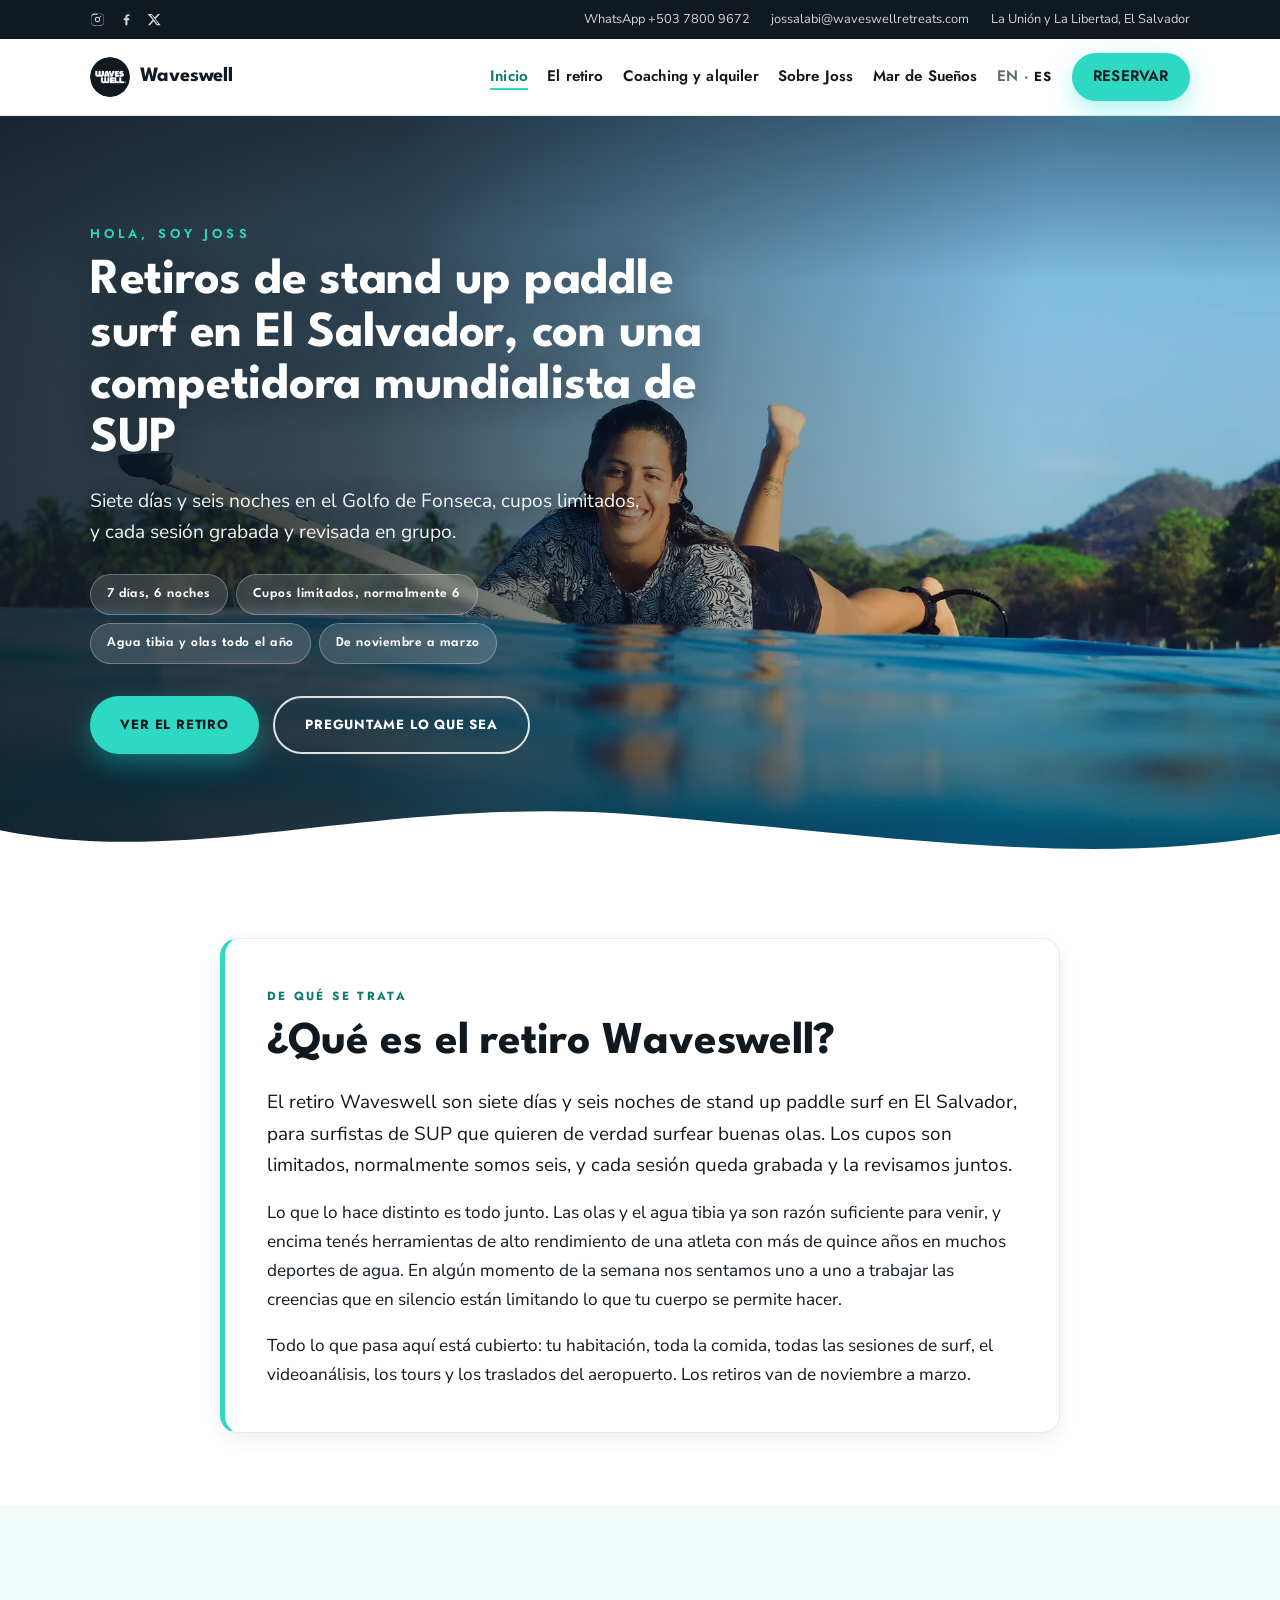
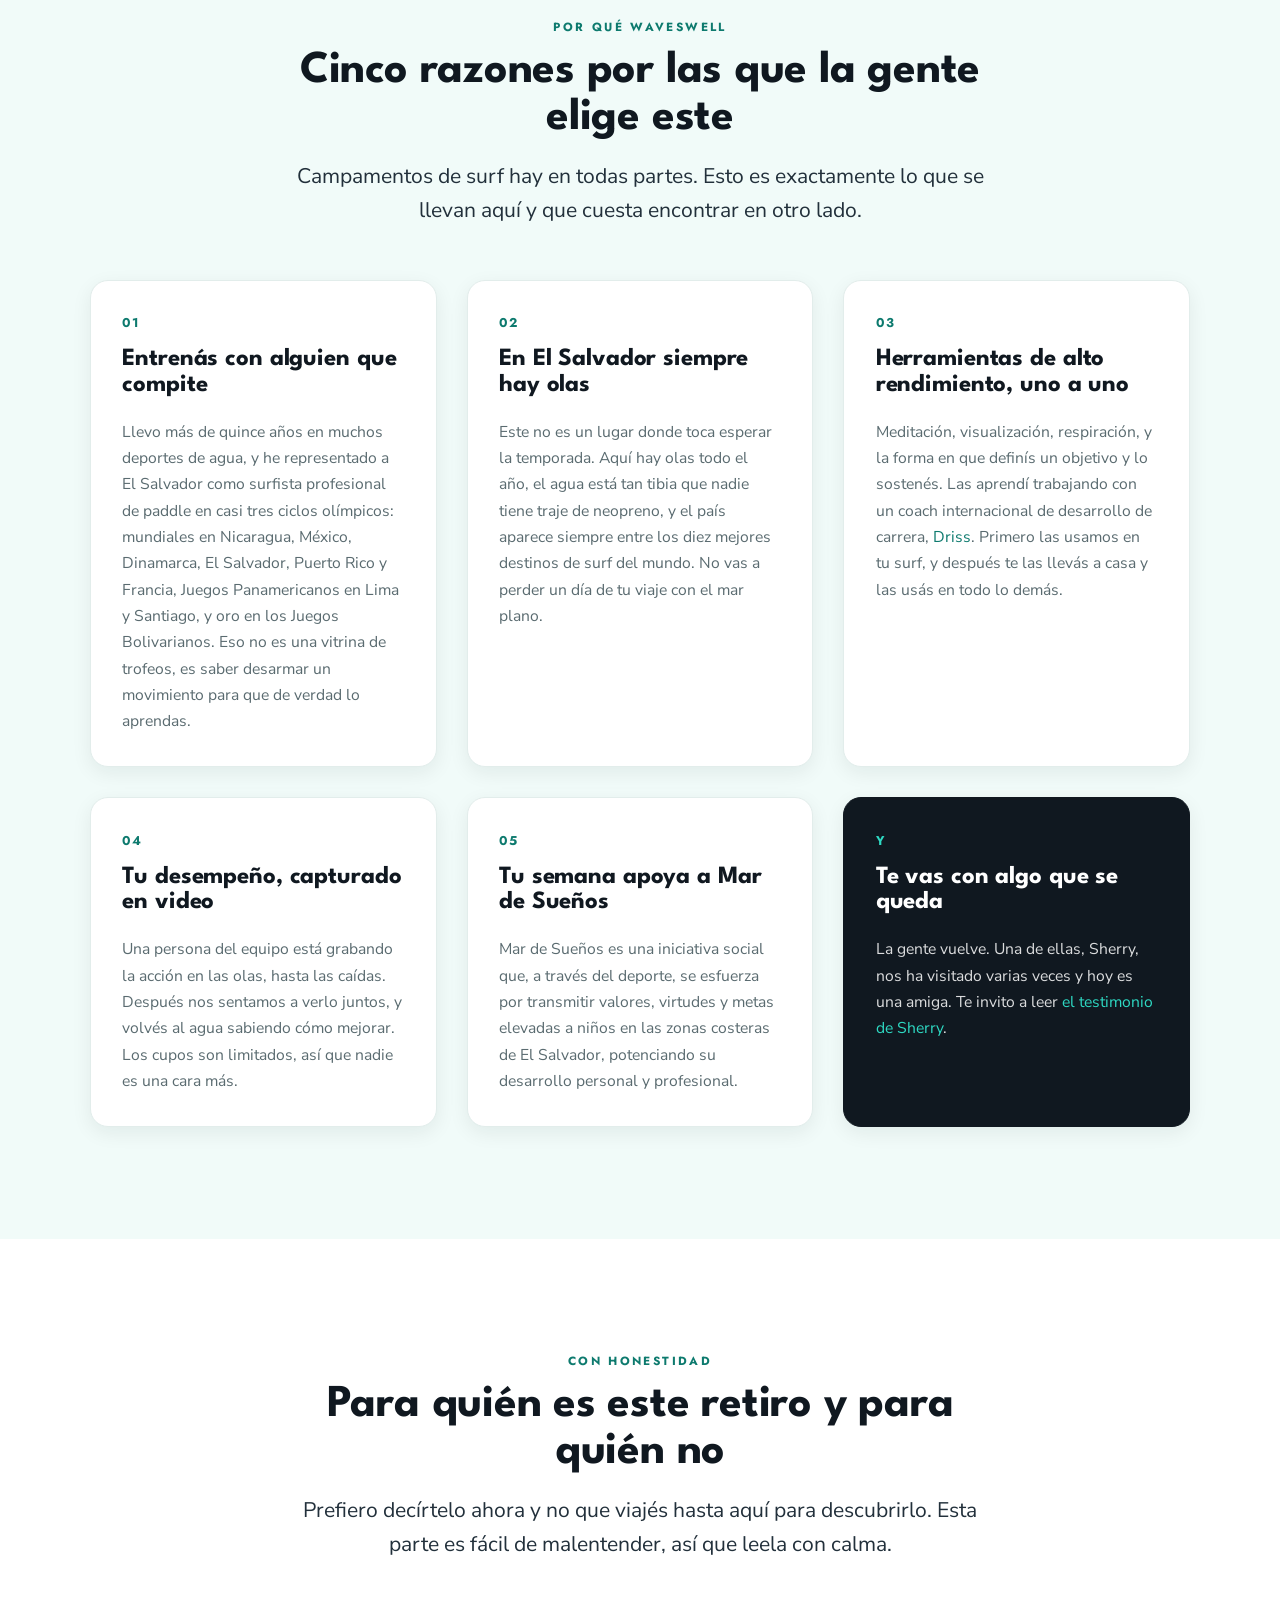
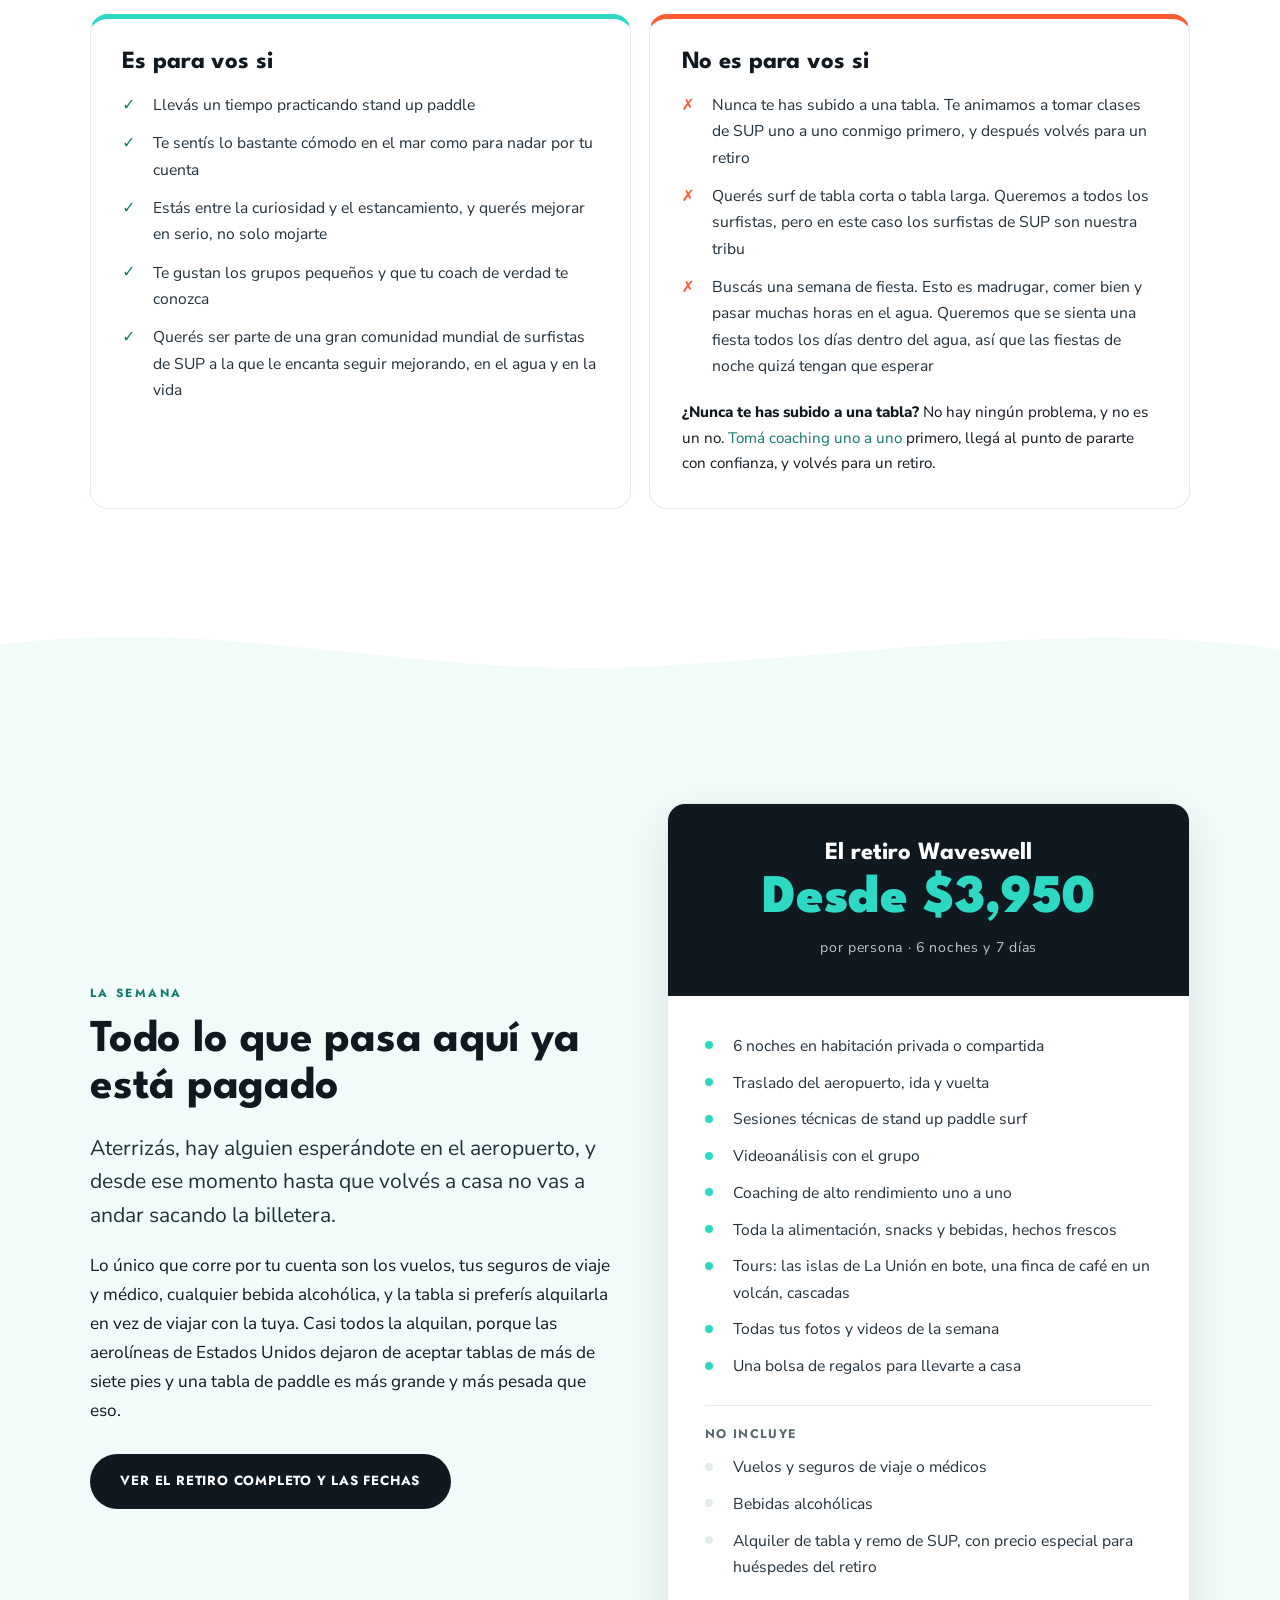
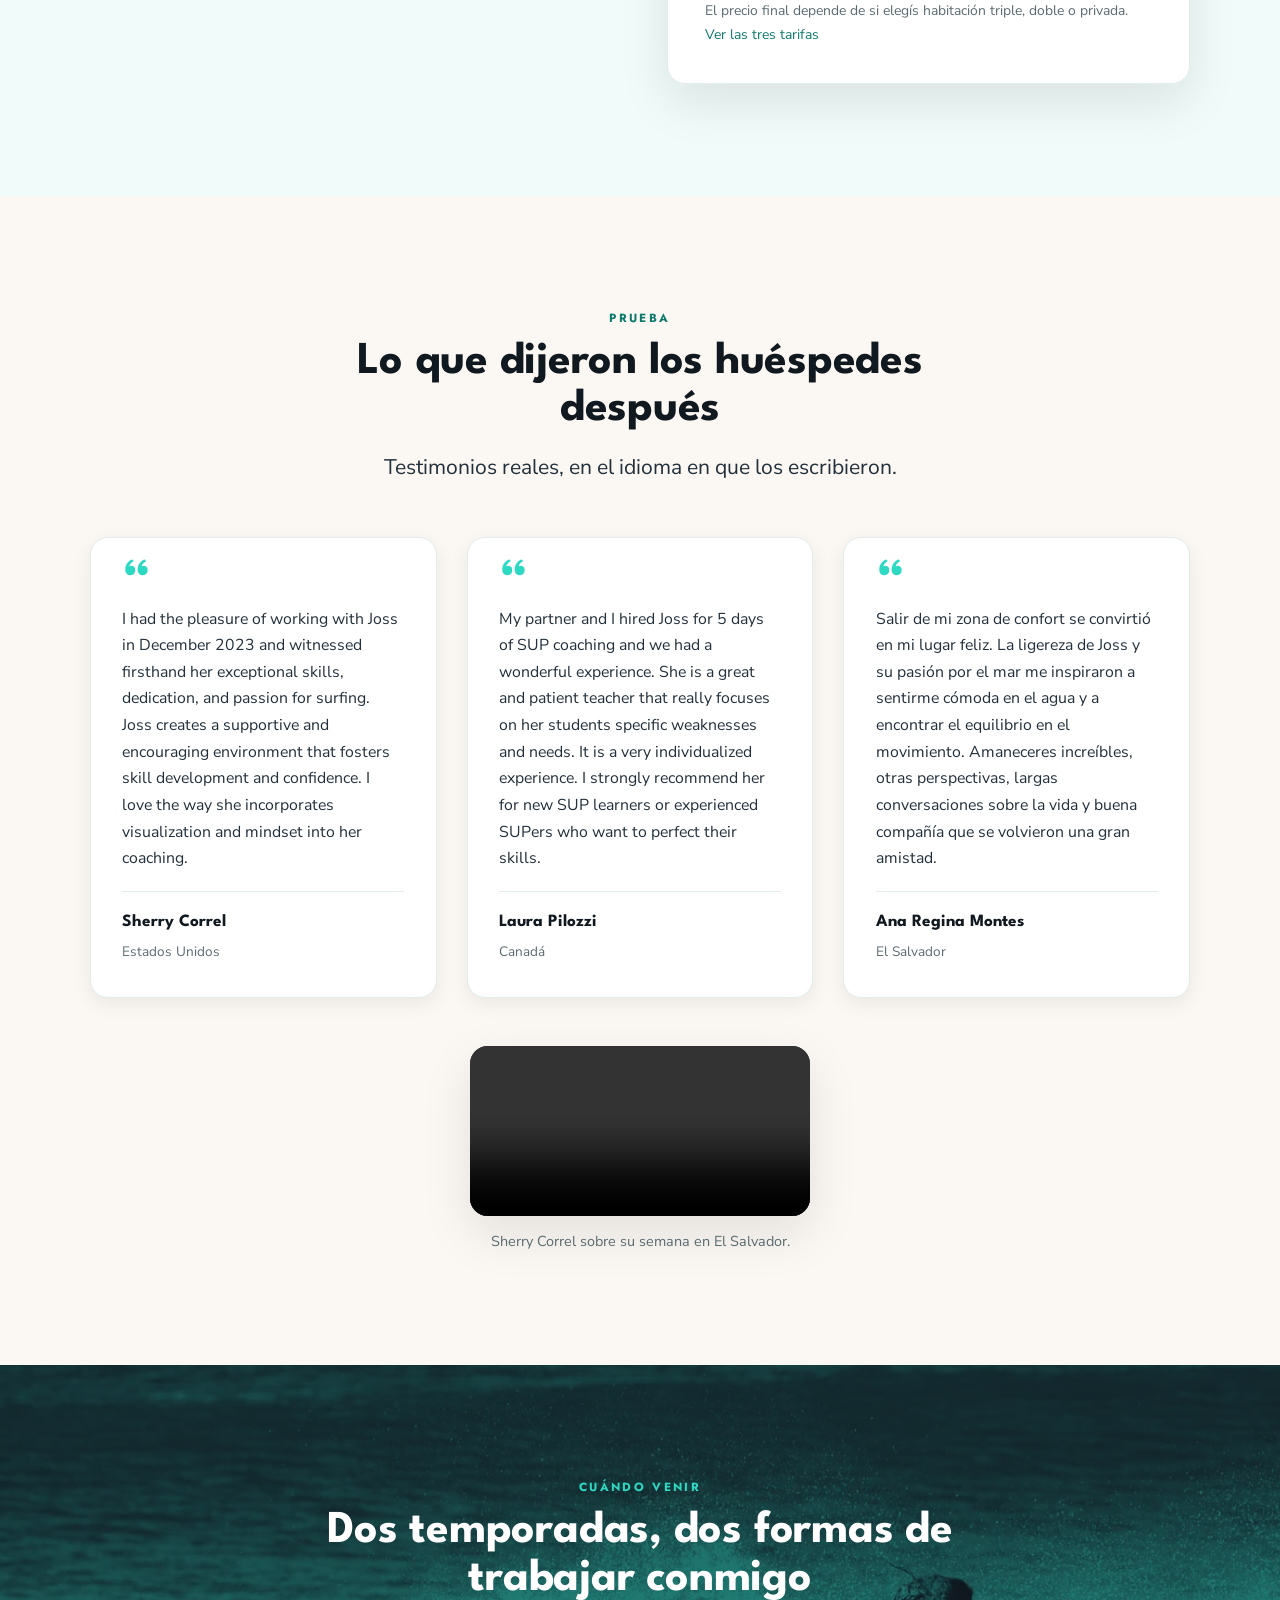
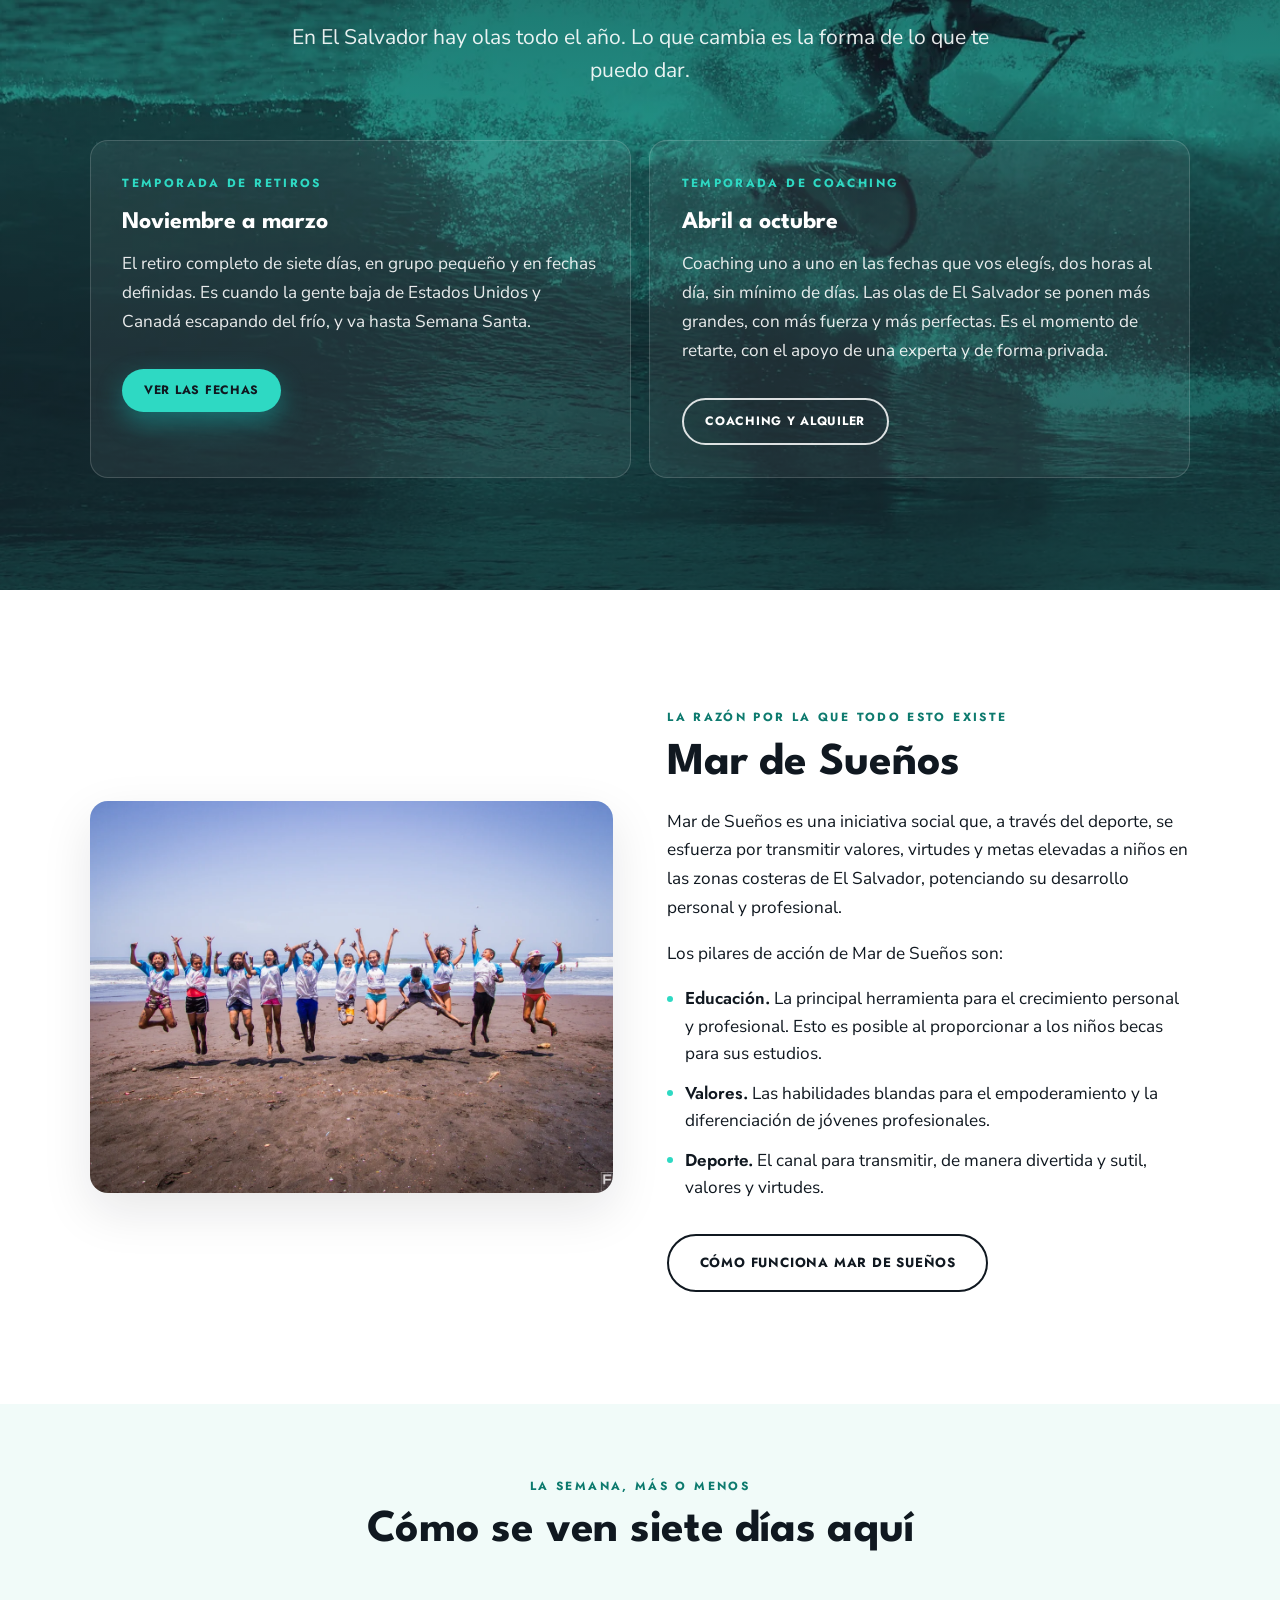
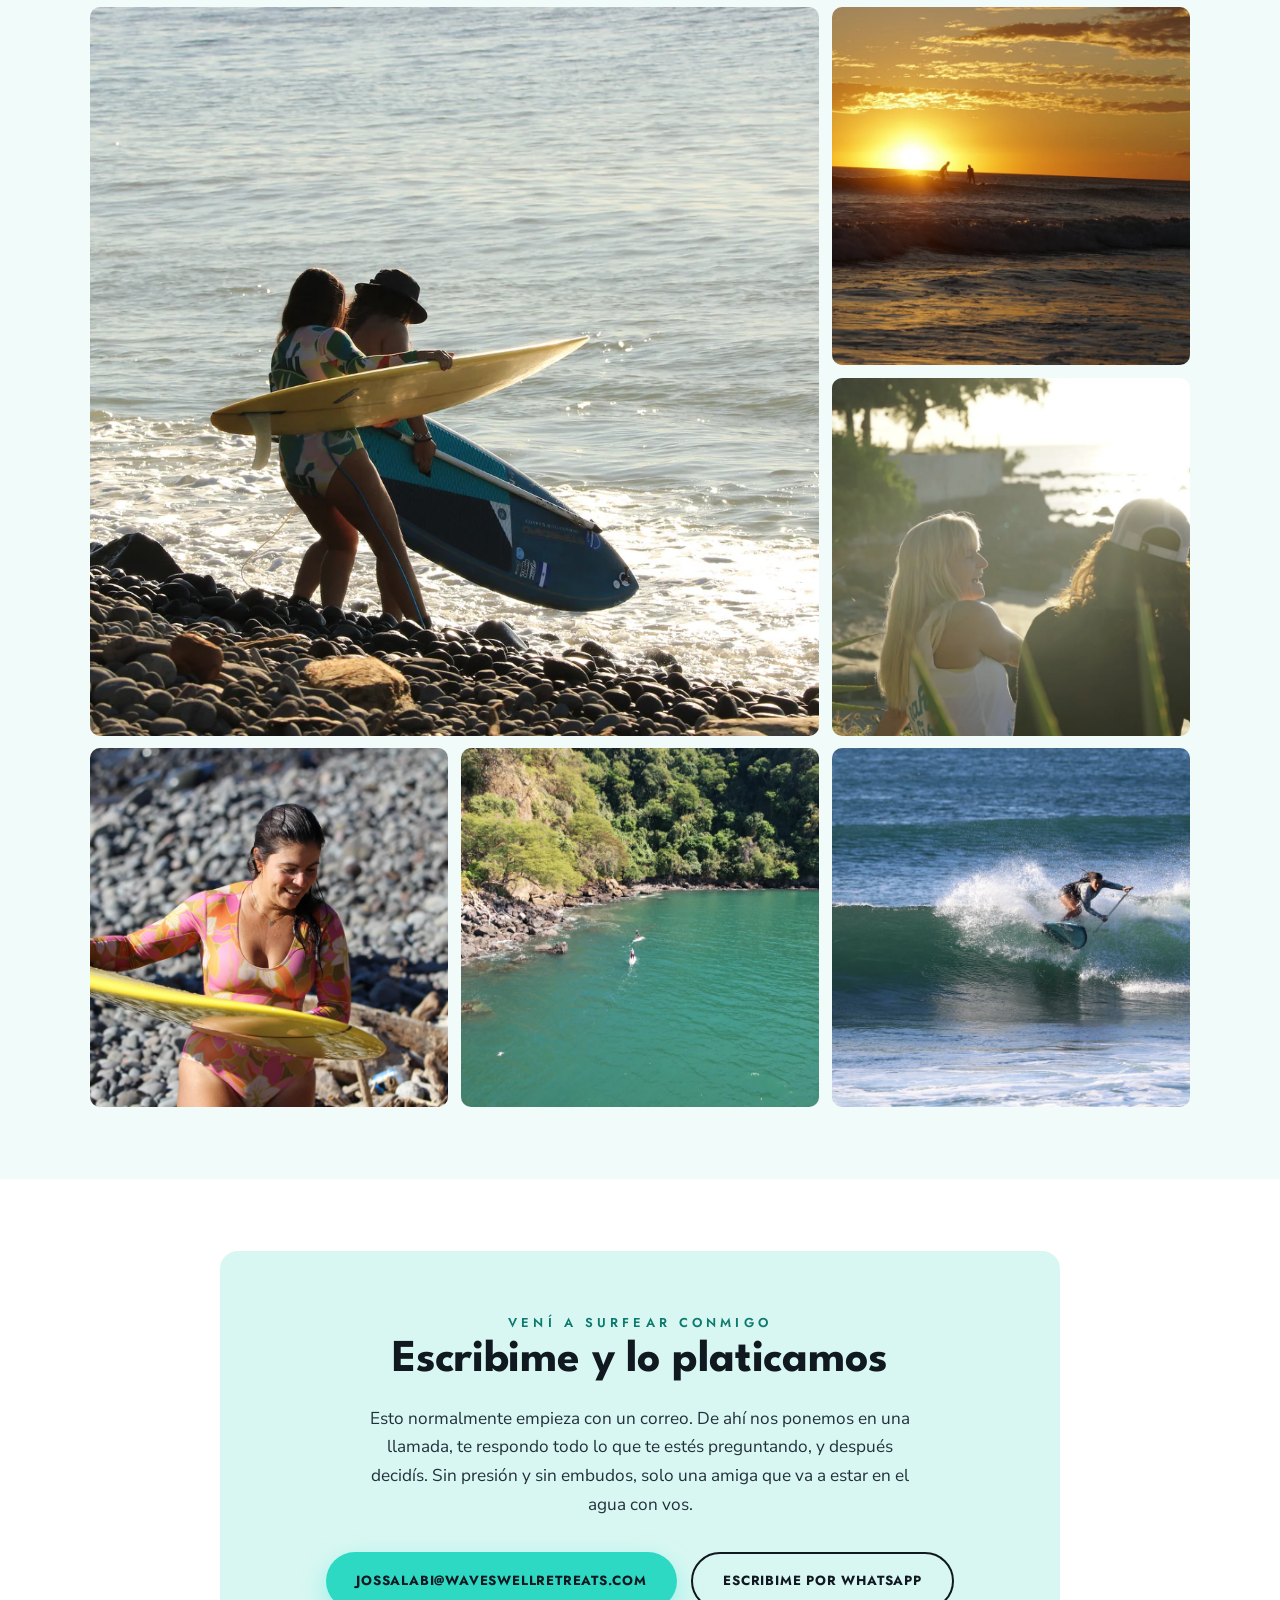
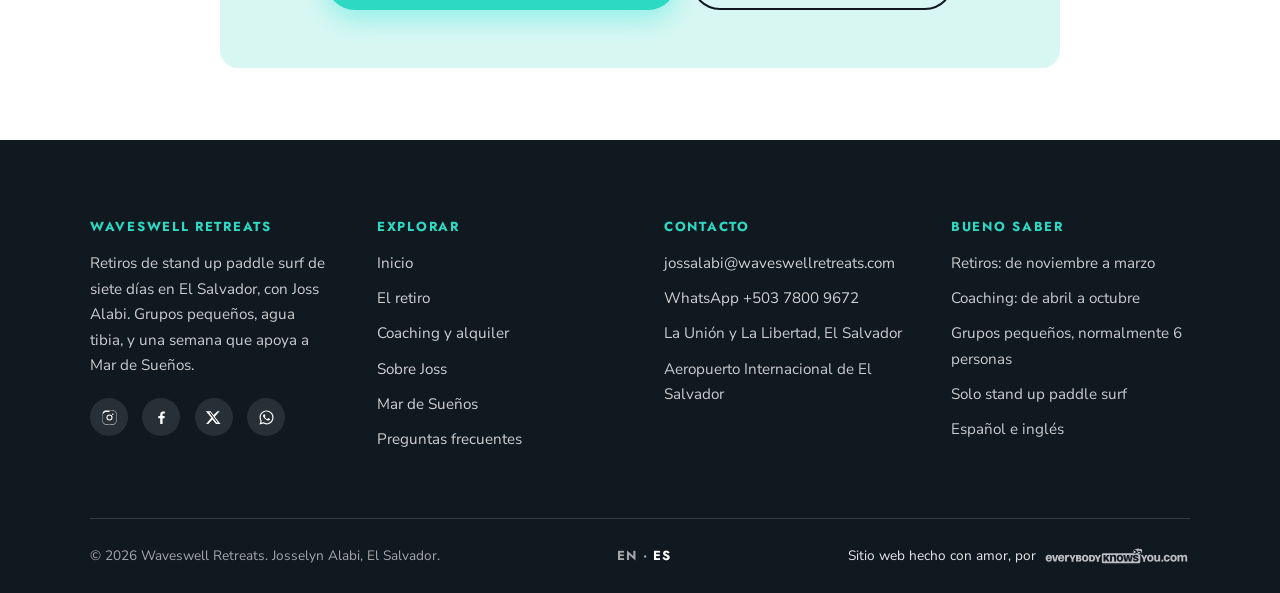
==== commit 9583daee: "Retreat page: confirmed prices, new FAQ, and Josselyn's copy Prices are confirmed, so every placehol" ====
--- a/es/index.html
+++ b/es/index.html
@@ -131,7 +131,7 @@
   "inLanguage": "es",
   "mainEntity": [
     {"@type":"Question","name":"¿Necesito saber surfear antes de venir?","acceptedAnswer":{"@type":"Answer","text":"Necesitas poder pararte por tu cuenta sobre una tabla de paddle. El retiro no es para principiantes absolutos, porque el grupo avanza junto y alguien que empieza de cero estaría aprendiendo mientras el resto ya está surfeando. Si nunca te has subido a una tabla, te animamos a tomar clases de SUP uno a uno con Joss primero, y después sumarte a un retiro cuando ya te pares con confianza."}},
-    {"@type":"Question","name":"¿Cuánto cuesta el retiro de Waveswell?","acceptedAnswer":{"@type":"Answer","text":"Las tarifas 2026 se están confirmando, así que escríbile a Joss y te cotiza directo. Sea cual sea el monto, incluye el alojamiento, toda la alimentación, los traslados del aeropuerto, todas las sesiones de surf, el videoanálisis, el trabajo uno a uno, los tours por El Salvador y tus fotos y videos. El precio final depende de si eliges habitación individual, doble o triple."}},
+    {"@type":"Question","name":"¿Cuánto cuesta el retiro de Waveswell?","acceptedAnswer":{"@type":"Answer","text":"Desde 3,950 dólares por persona en habitación triple, 4,200 en doble y 4,720 en habitación privada. Incluye el alojamiento, toda la alimentación, los traslados del aeropuerto, todas las sesiones de surf, el videoanálisis, el trabajo uno a uno, los tours por El Salvador y tus fotos y videos. El precio final depende de si eliges habitación individual, doble o triple."}},
     {"@type":"Question","name":"¿Qué no está incluido en el precio?","acceptedAnswer":{"@type":"Answer","text":"No están incluidos los vuelos, los seguros de viaje y médicos, las bebidas alcohólicas ni el alquiler del equipo. Si no quieres viajar con tu propia tabla, hay alquiler de tabla y remo de SUP con precio especial para huéspedes del retiro."}},
     {"@type":"Question","name":"¿De cuántas personas son los grupos?","acceptedAnswer":{"@type":"Answer","text":"Los cupos son limitados. El máximo es de seis personas, y de vez en cuando se puede sumar una más. Hay un mínimo de tres, y si un retiro no lo alcanza se suspende y se devuelve el dinero, y si ya compraste tus vuelos la reserva se puede convertir en sesiones de coaching uno a uno."}},
     {"@type":"Question","name":"¿A qué aeropuerto tengo que llegar?","acceptedAnswer":{"@type":"Answer","text":"Al Aeropuerto Internacional de El Salvador, en El Salvador, Centroamérica. Vale la pena revisarlo bien al comprar el vuelo, porque existen aeropuertos con nombres parecidos en otros países. Te recogemos en el aeropuerto y te llevamos de regreso al final de la semana, y ese traslado está incluido."}},
@@ -317,7 +317,7 @@
       <div class="price reveal">
         <div class="price__top">
           <h3>El retiro Waveswell</h3>
-          <div class="price__amount">A consultar</div>
+          <div class="price__amount">Desde $3,950</div>
           <span class="price__unit">por persona · 6 noches y 7 d&#237;as</span>
         </div>
         <div class="price__body">
@@ -340,7 +340,7 @@
               <li>Alquiler de tabla y remo de SUP, con precio especial para hu&#233;spedes del retiro</li>
             </ul>
           </div>
-          <p class="muted" style="font-size:.87rem;margin-top:1.2rem">El precio final depende de si eleg&#237;s habitaci&#243;n individual, doble o triple. <span class="pending">tarifas 2026 en confirmaci&#243;n</span></p>
+          <p class="muted" style="font-size:.87rem;margin-top:1.2rem">El precio final depende de si eleg&#237;s habitaci&#243;n triple, doble o privada. <a href="retreat.html#included">Ver las tres tarifas</a></p>
         </div>
       </div>
     </div>
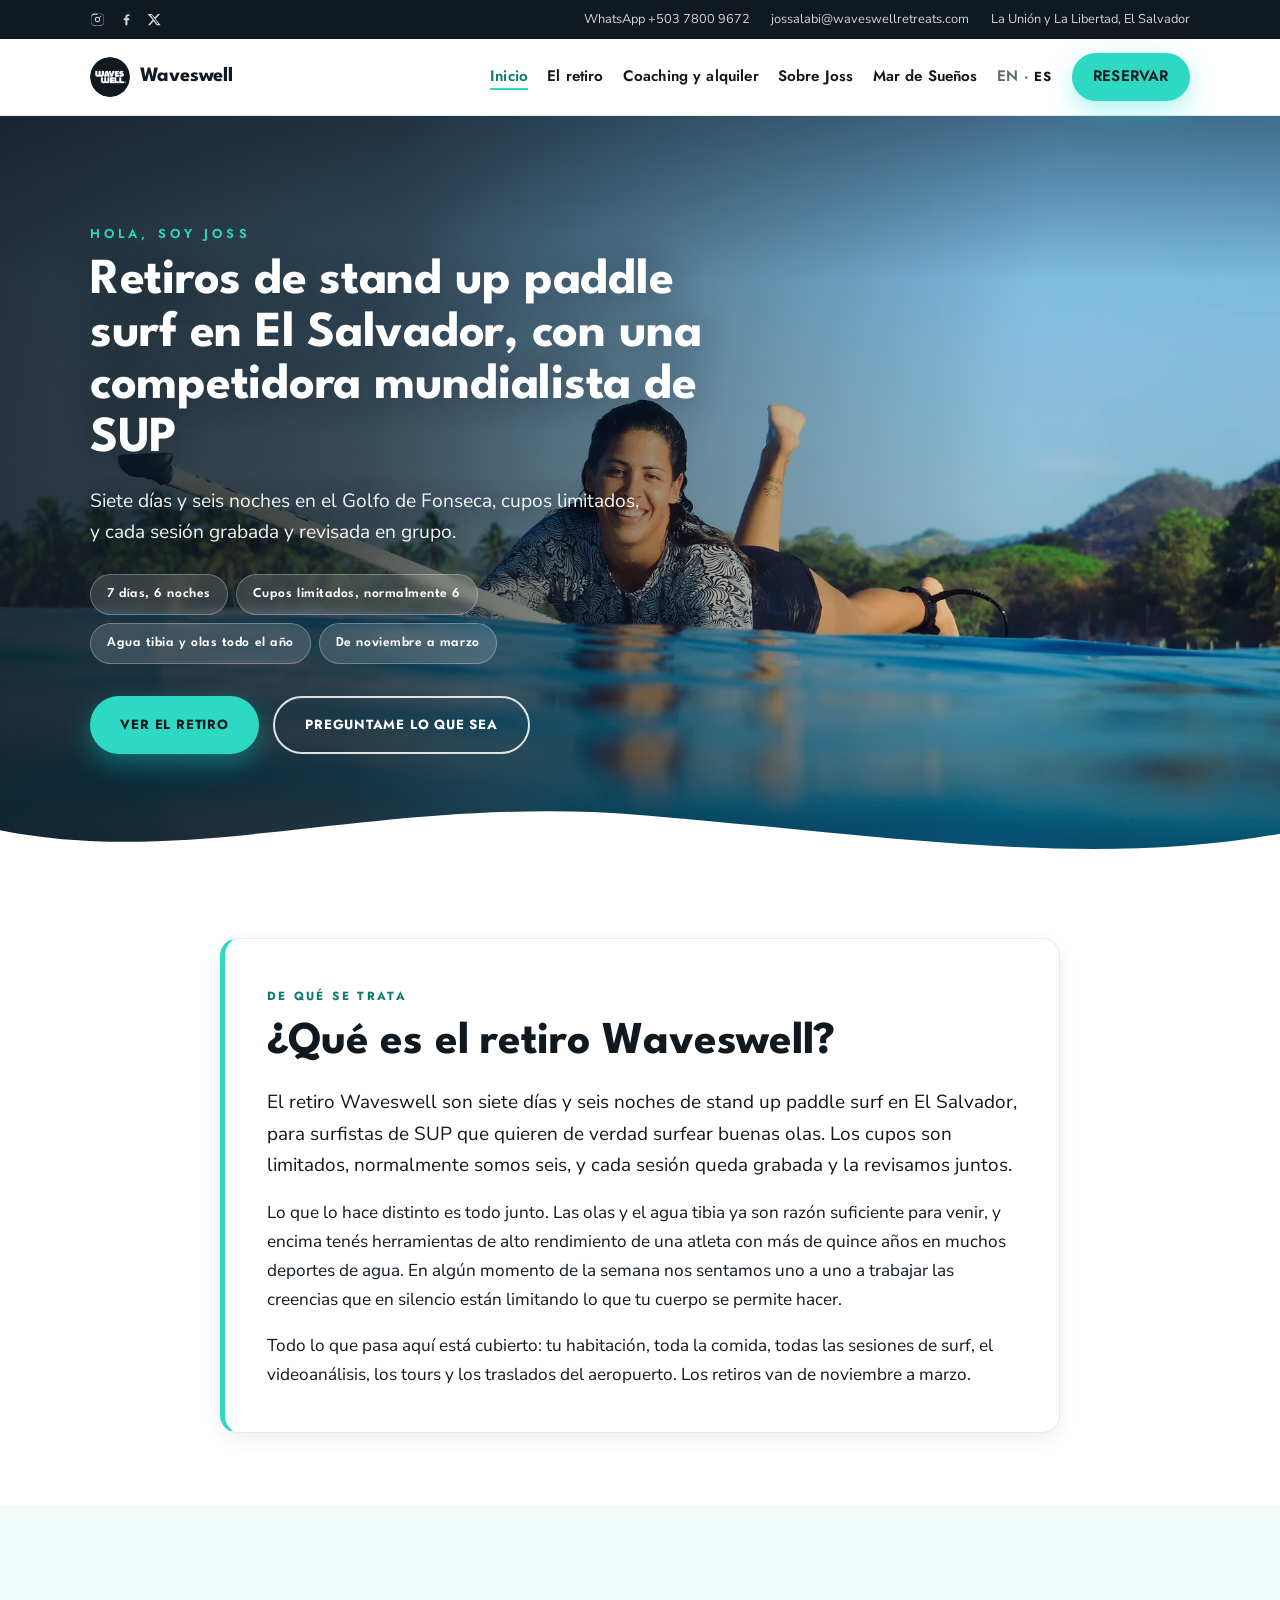
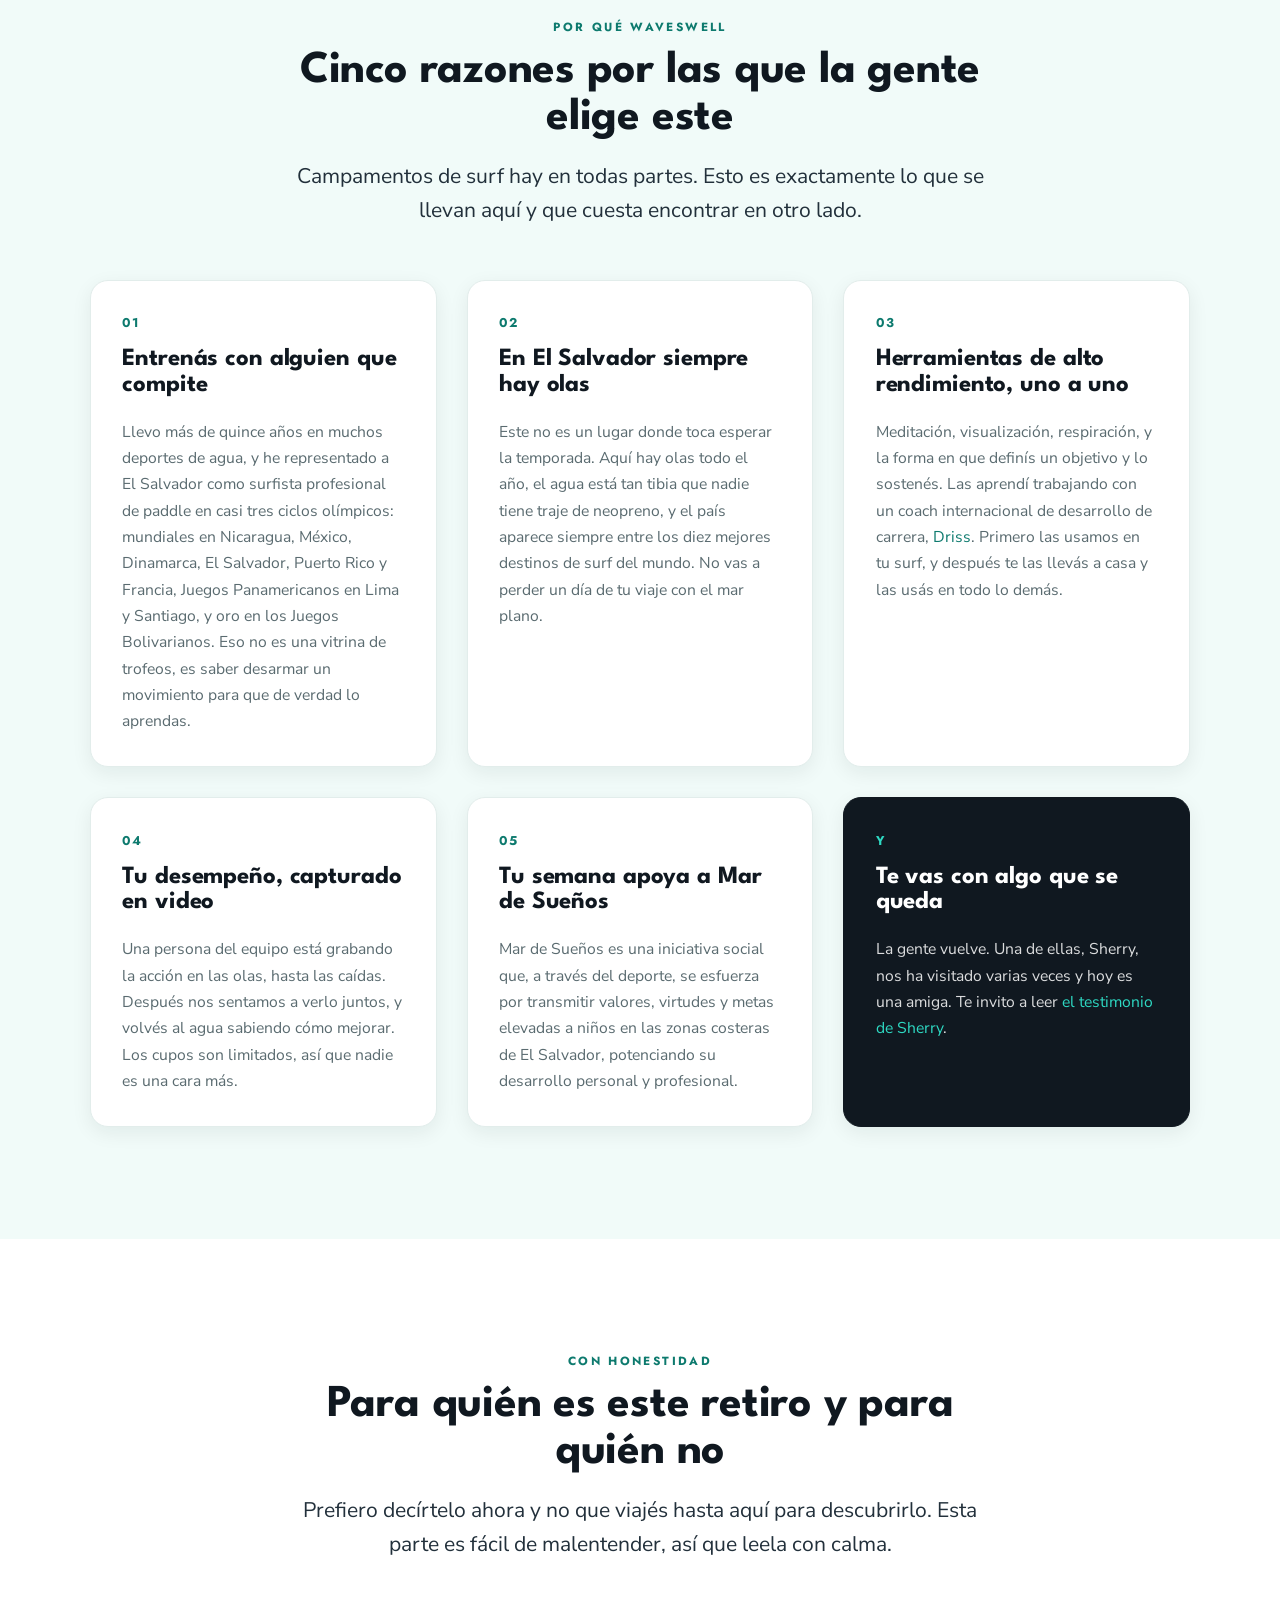
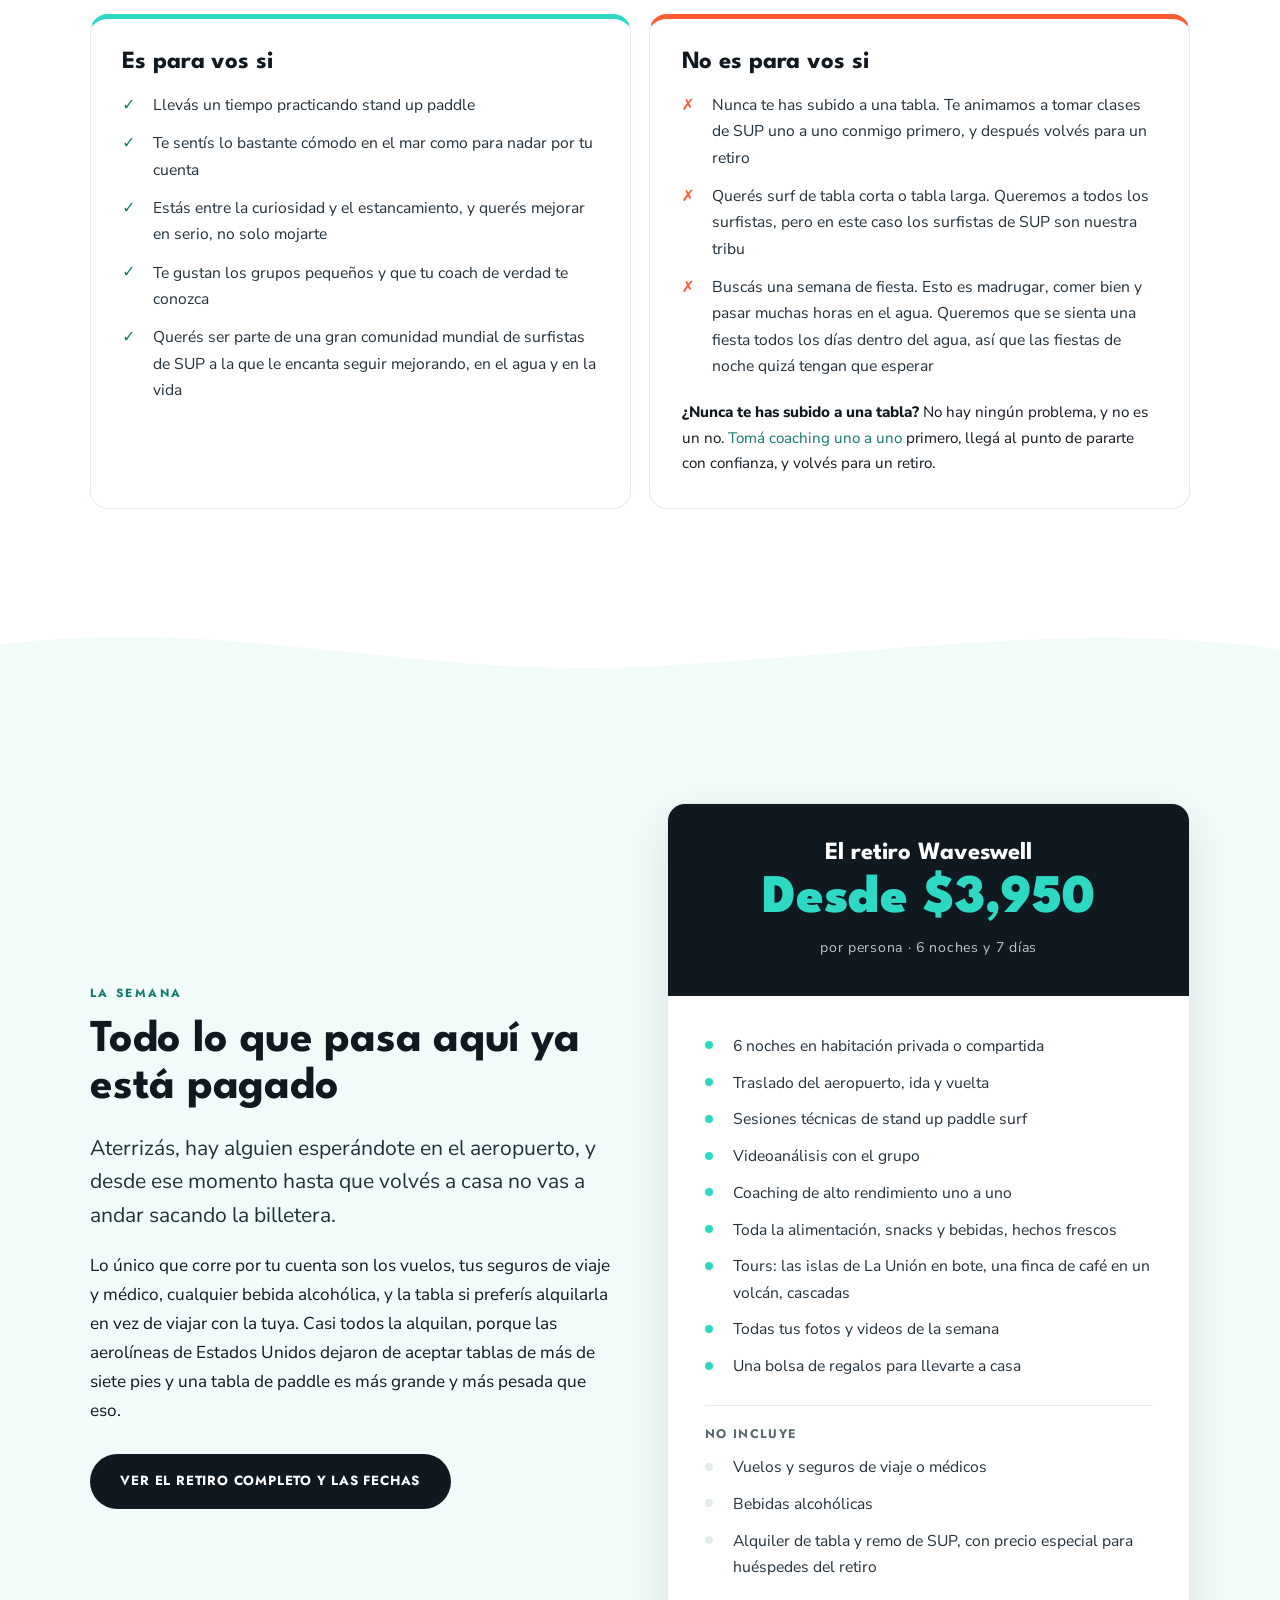
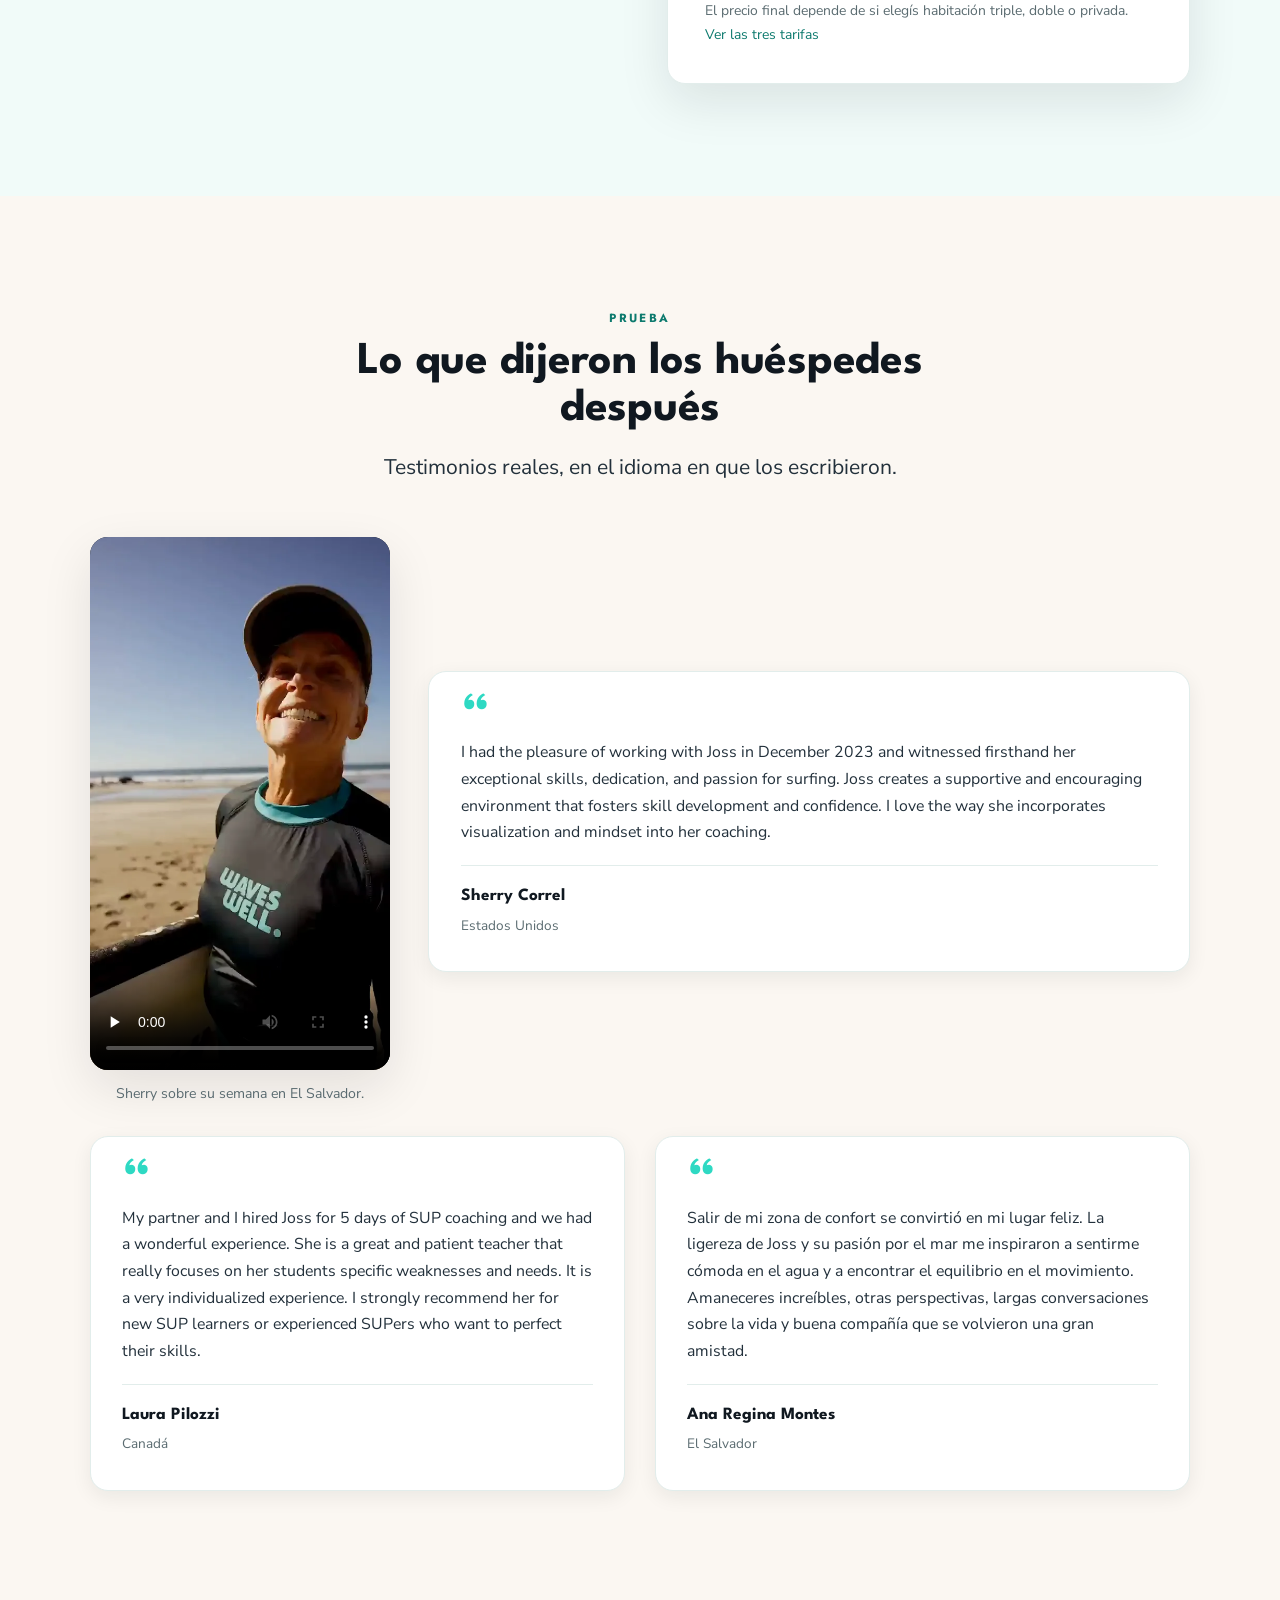
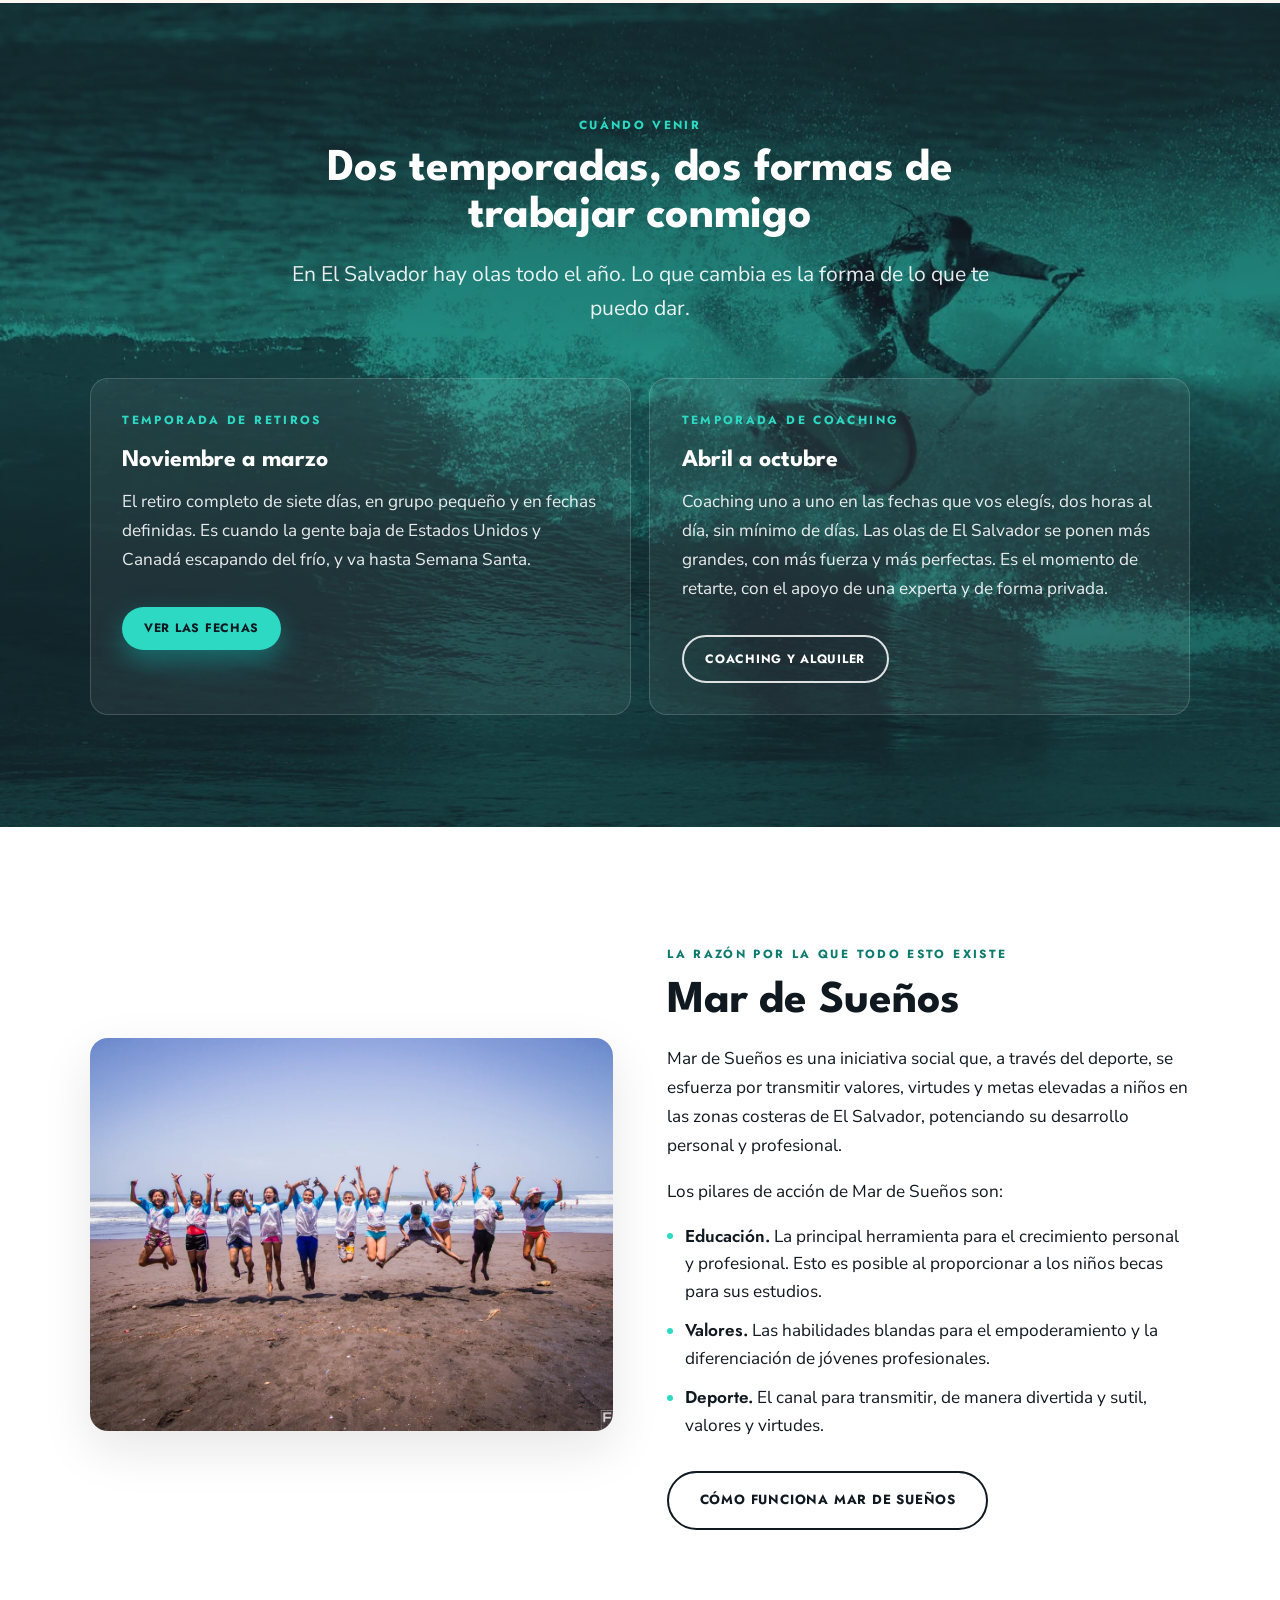
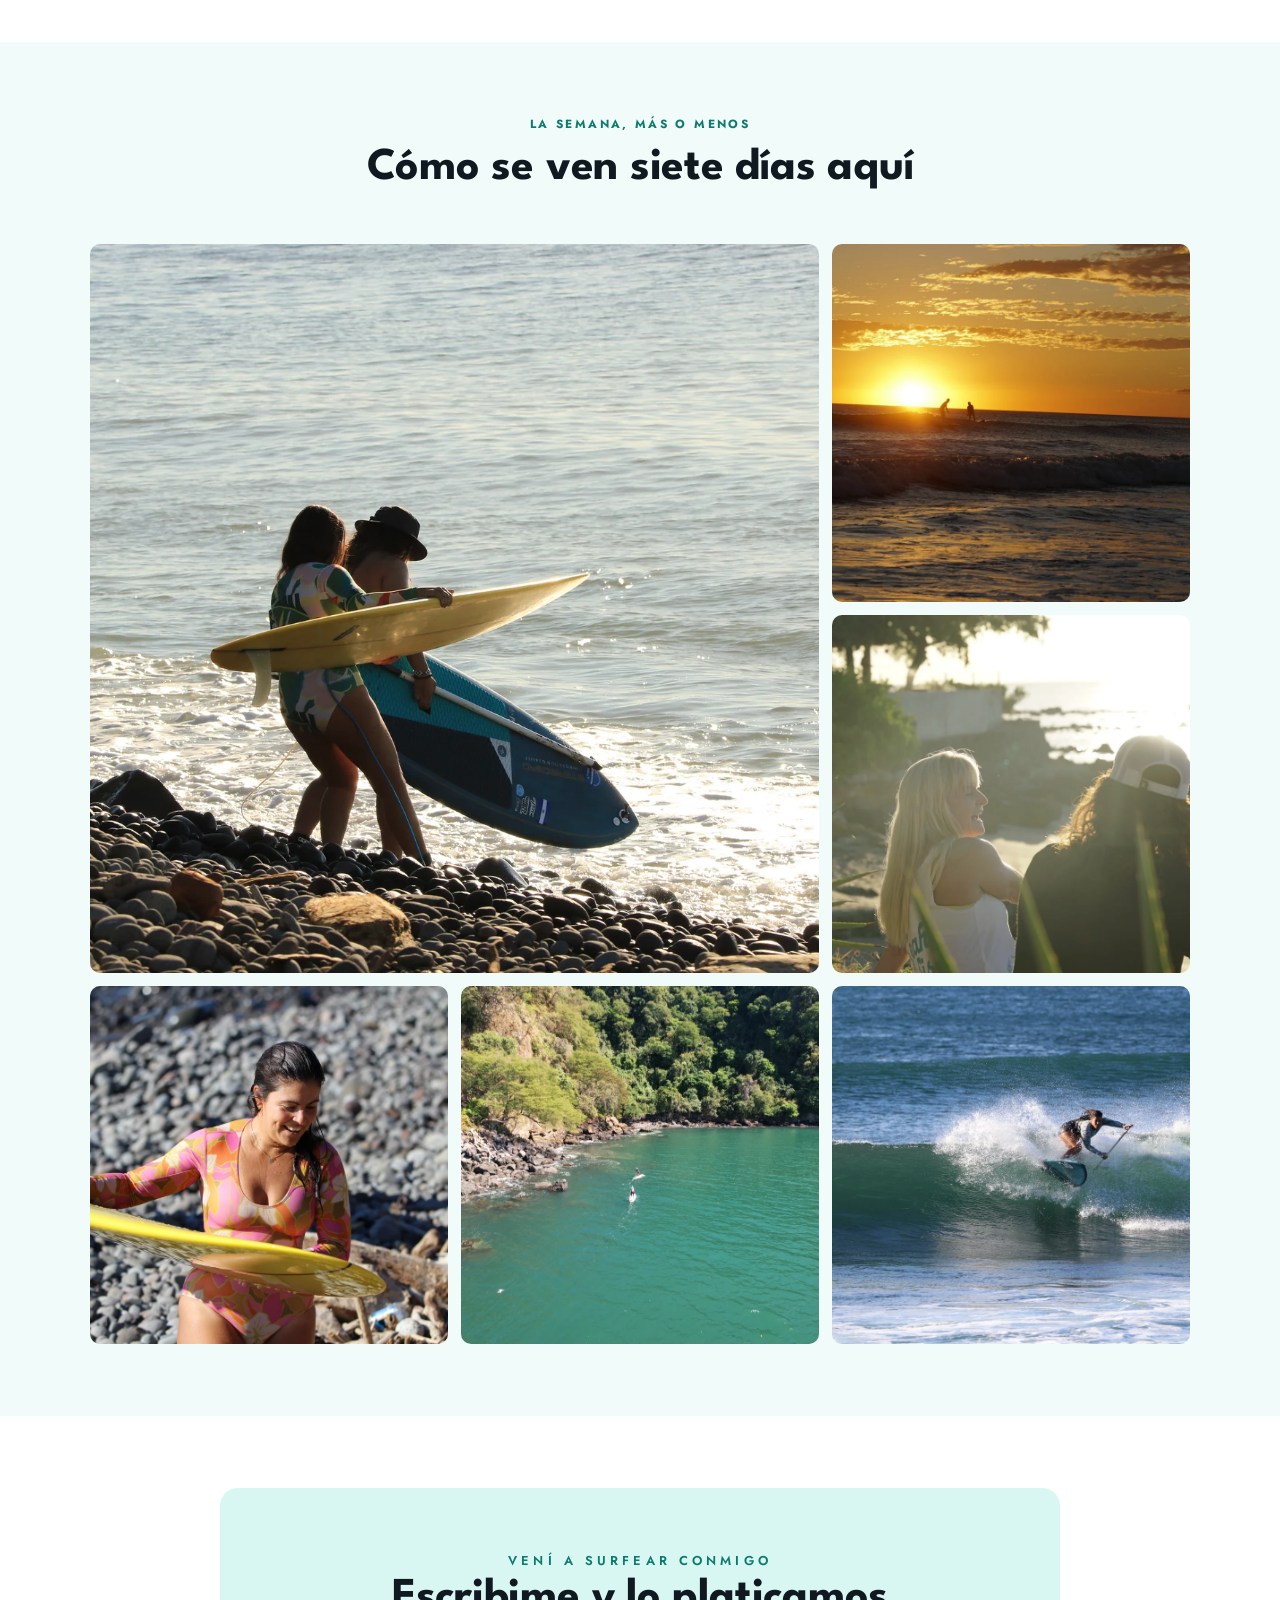
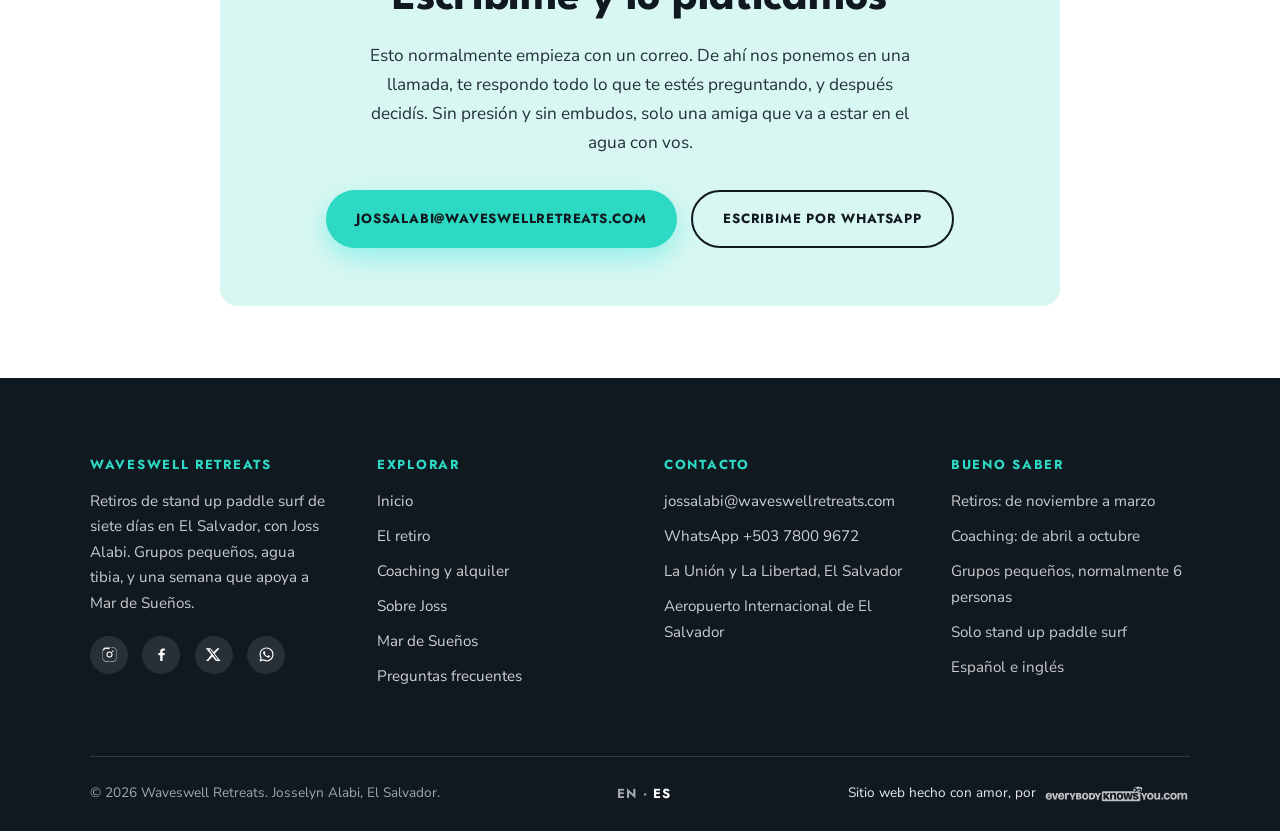
==== commit d52c9731: "Testimonials: pair Sherry's video with her quote, and give it a poster The clip was sitting on its o" ====
--- a/es/index.html
+++ b/es/index.html
@@ -356,12 +356,22 @@
       <h2>Lo que dijeron los hu&#233;spedes despu&#233;s</h2>
       <p class="lede">Testimonios reales, en el idioma en que los escribieron.</p>
     </div>
-    <div class="grid grid--3">
-      <blockquote class="quote reveal">
+    <div class="testi-lead reveal">
+      <figure class="testi-lead__video">
+        <video controls playsinline preload="none" width="576" height="1024"
+               poster="../assets/images/gallery/sherry-testimonial-poster-waveswellretreats.com.webp" aria-label="Sherry Correl hablando de su retiro Waveswell">
+          <source src="../assets/video/sherry-testimonial-waveswellretreats.com.mp4" type="video/mp4">
+          Tu navegador no puede reproducir este video. <a href="../assets/video/sherry-testimonial-waveswellretreats.com.mp4">Abrilo directamente</a>.
+        </video>
+        <figcaption>Sherry sobre su semana en El Salvador.</figcaption>
+      </figure>
+      <blockquote class="quote testi-lead__quote">
         <div class="quote__mark" aria-hidden="true">&ldquo;</div>
         <p>I had the pleasure of working with Joss in December 2023 and witnessed firsthand her exceptional skills, dedication, and passion for surfing. Joss creates a supportive and encouraging environment that fosters skill development and confidence. I love the way she incorporates visualization and mindset into her coaching.</p>
         <footer><cite>Sherry Correl</cite><span>Estados Unidos</span></footer>
       </blockquote>
+    </div>
+    <div class="grid grid--2">
       <blockquote class="quote reveal">
         <div class="quote__mark" aria-hidden="true">&ldquo;</div>
         <p>My partner and I hired Joss for 5 days of SUP coaching and we had a wonderful experience. She is a great and patient teacher that really focuses on her students specific weaknesses and needs. It is a very individualized experience. I strongly recommend her for new SUP learners or experienced SUPers who want to perfect their skills.</p>
@@ -372,14 +382,6 @@
         <p>Salir de mi zona de confort se convirti&#243; en mi lugar feliz. La ligereza de Joss y su pasi&#243;n por el mar me inspiraron a sentirme c&#243;moda en el agua y a encontrar el equilibrio en el movimiento. Amaneceres incre&#237;bles, otras perspectivas, largas conversaciones sobre la vida y buena compa&#241;&#237;a que se volvieron una gran amistad.</p>
         <footer><cite>Ana Regina Montes</cite><span>El Salvador</span></footer>
       </blockquote>
-    </div>
-        <div class="videowrap reveal">
-      <video controls playsinline preload="metadata" width="576" height="1024"
-             aria-label="Sherry Correl hablando de su retiro Waveswell">
-        <source src="../assets/video/sherry-testimonial-waveswellretreats.com.mp4" type="video/mp4">
-        Tu navegador no puede reproducir este video. <a href="../assets/video/sherry-testimonial-waveswellretreats.com.mp4">Abrilo directamente</a>.
-      </video>
-      <figcaption>Sherry Correl sobre su semana en El Salvador.</figcaption>
     </div>
   </div>
 </section>
--- a/assets/css/styles.css
+++ b/assets/css/styles.css
@@ -396,16 +396,29 @@
 .eky-credit__text{color:var(--footer-fg)}
 .eky-credit svg{--eky-bg:var(--footer-bg);height:18px;width:auto;display:block}
 
-/* ---------- testimonial video ---------- */
-.videowrap{
-  margin:clamp(2rem,1.5rem + 2vw,3rem) auto 0;max-width:340px;text-align:center;
-}
-.videowrap video{
+/* ---------- testimonials: featured video beside its quote ----------
+   Row 1 is Sherry: her clip on the left, her written quote on the right.
+   Row 2 is the other two quotes. The clip is portrait, so the column is
+   capped rather than fluid, otherwise it grows taller than the text. */
+.testi-lead{
+  display:grid;grid-template-columns:minmax(0,300px) minmax(0,1fr);
+  gap:clamp(1.4rem,1rem + 1.8vw,2.4rem);align-items:center;
+  margin-bottom:clamp(1.1rem,.6rem + 1.6vw,2rem);
+}
+.testi-lead__video{margin:0}
+.testi-lead__video video{
   display:block;width:100%;height:auto;border-radius:var(--radius);
   background:var(--ink);box-shadow:var(--shadow);
 }
-.videowrap figcaption{
-  margin-top:.8rem;font-family:var(--font-body);font-size:.9rem;color:var(--muted);
+.testi-lead__video figcaption{
+  margin-top:.75rem;font-family:var(--font-body);font-size:.88rem;
+  color:var(--muted);text-align:center;
+}
+.testi-lead__quote{height:auto}
+
+@media (max-width:780px){
+  .testi-lead{grid-template-columns:1fr}
+  .testi-lead__video{max-width:320px;margin:0 auto}
 }
 
 /* ---------- pillar list (Mar de Suenos) ---------- */
@@ -419,6 +432,16 @@
   width:6px;height:6px;border-radius:50%;background:var(--accent);
 }
 ul.pillars strong{font-family:var(--font-ui);font-weight:600;color:var(--ink)}
+
+/* ---------- pull quote ---------- */
+.pullquote{
+  margin:clamp(1.6rem,1.2rem + 1.5vw,2.4rem) 0 0;padding:0 0 0 1.2rem;
+  border-left:3px solid var(--accent);
+}
+.pullquote p{
+  margin:0;font-family:var(--font-display);font-weight:500;
+  font-size:clamp(1.15rem,1.02rem + .6vw,1.5rem);line-height:1.35;color:var(--ink);
+}
 
 /* ---------- scroll reveal ---------- */
 .reveal{opacity:0;transform:translateY(20px);transition:opacity .6s ease,transform .6s ease}
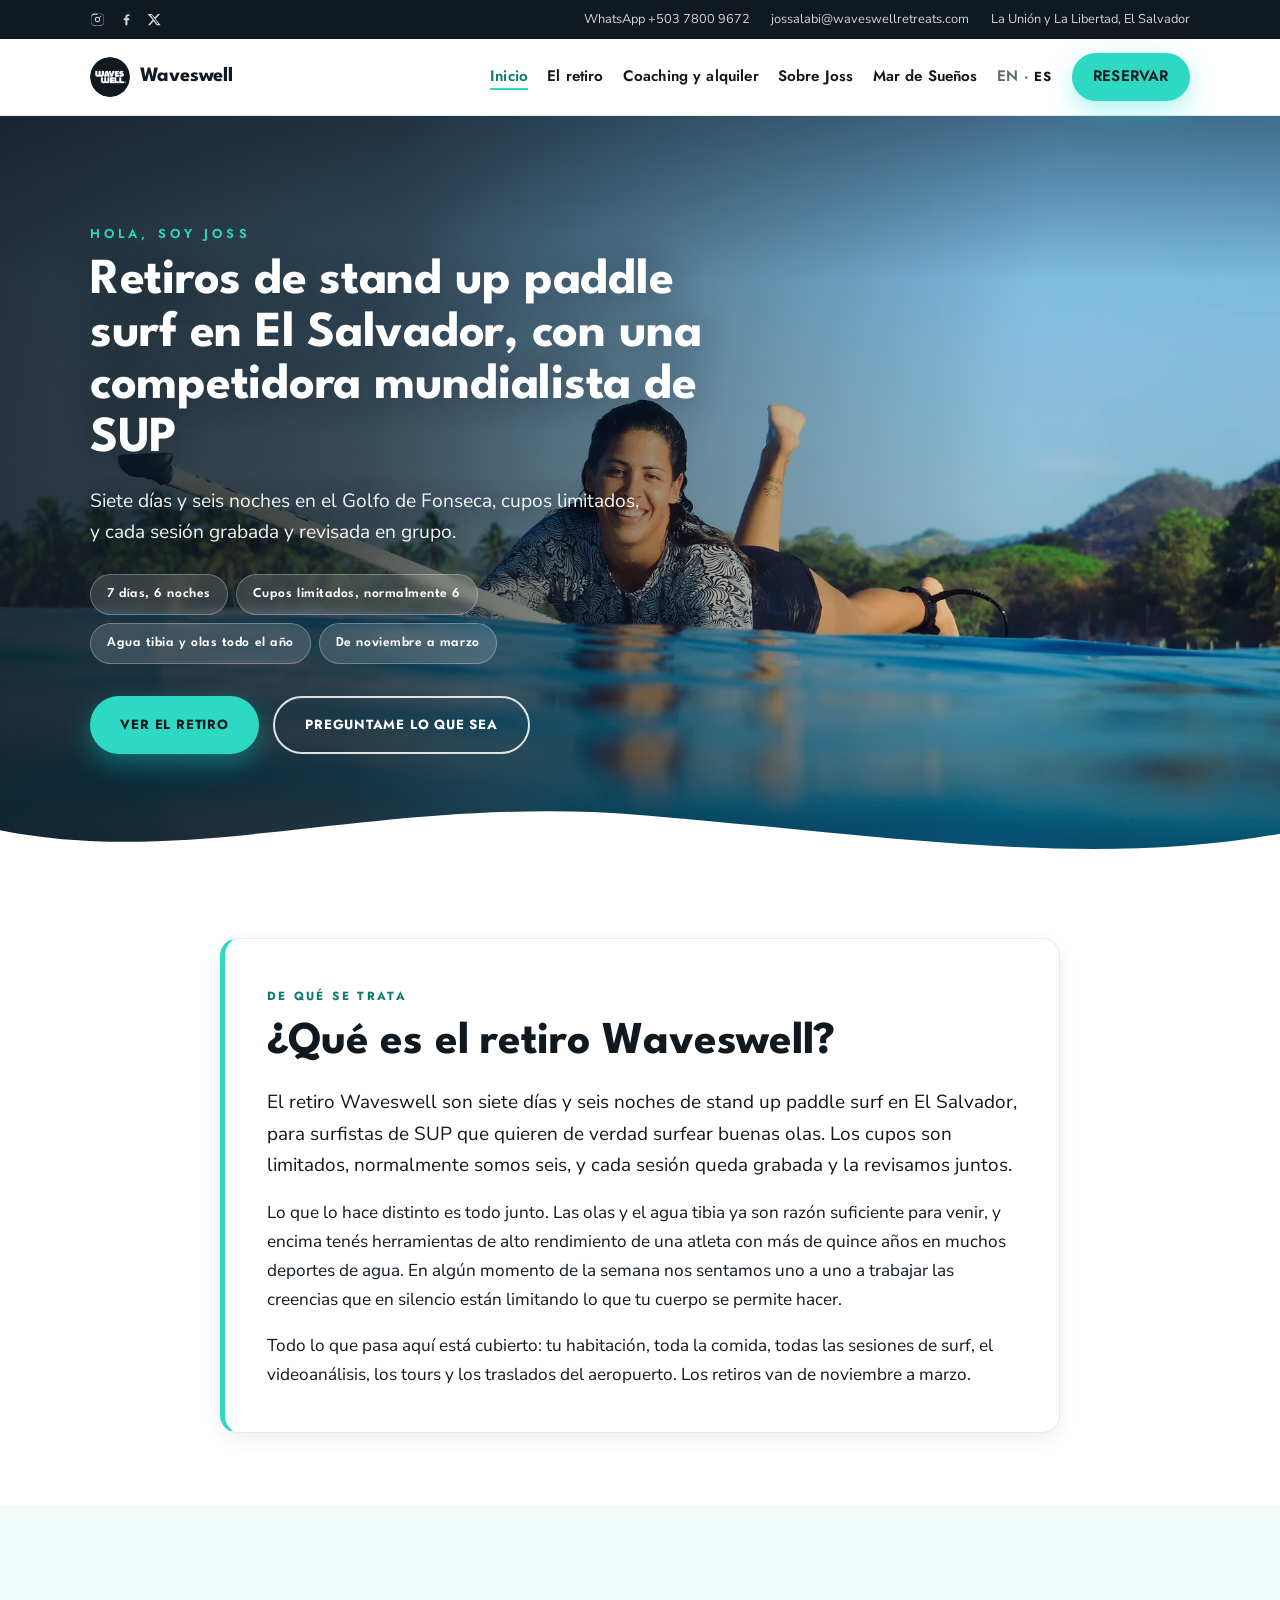
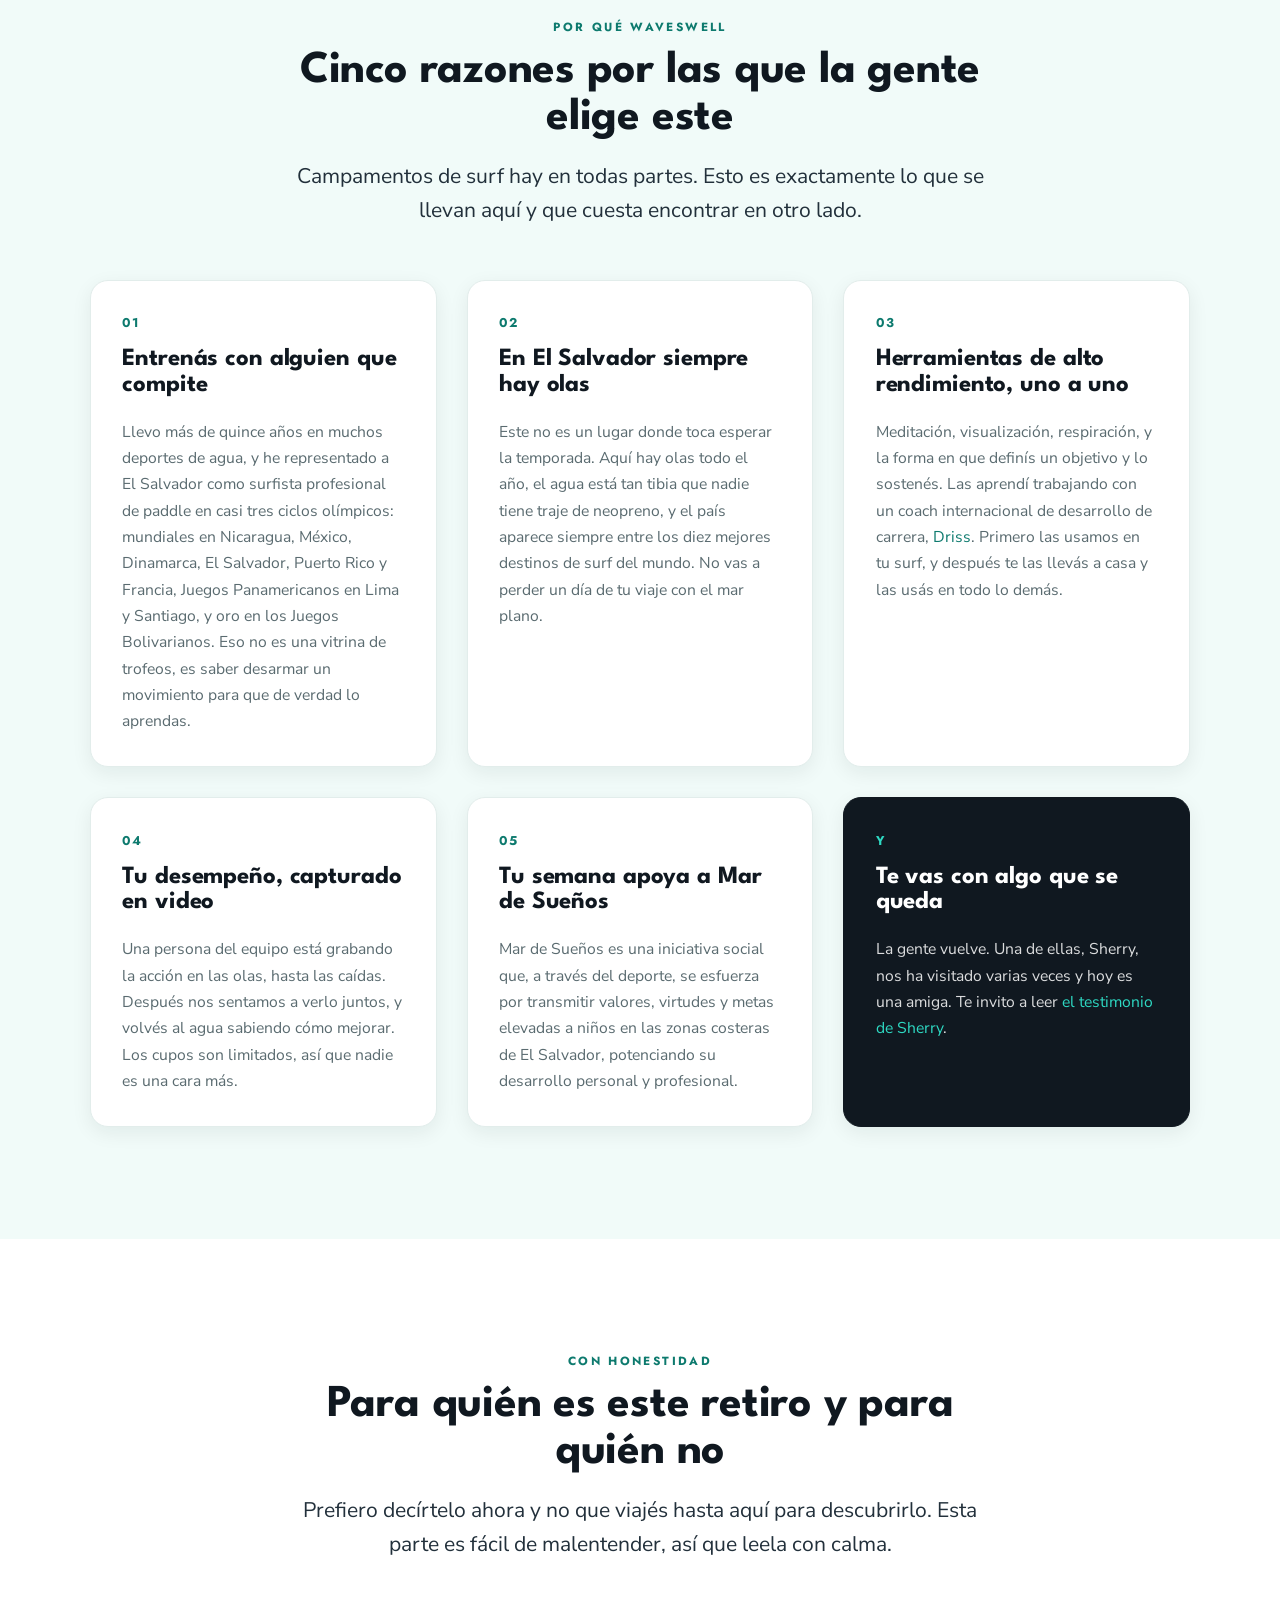
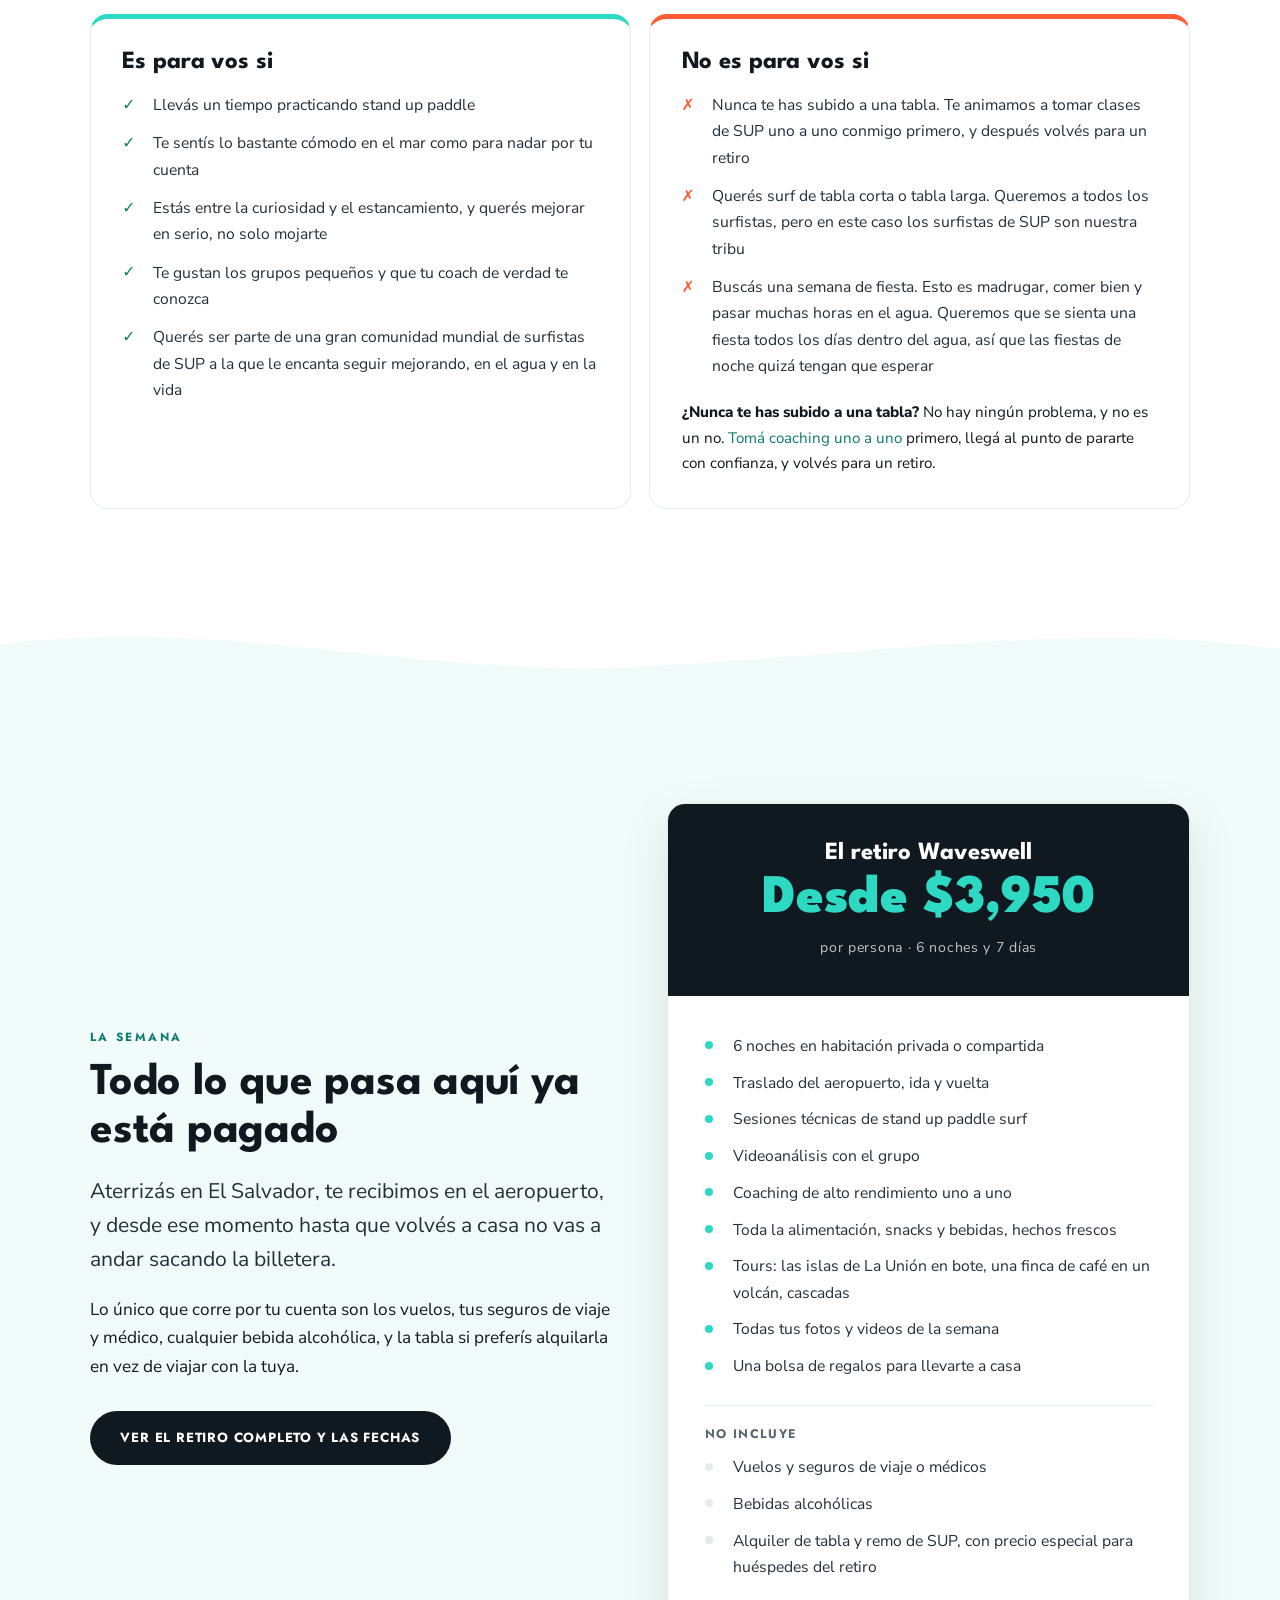
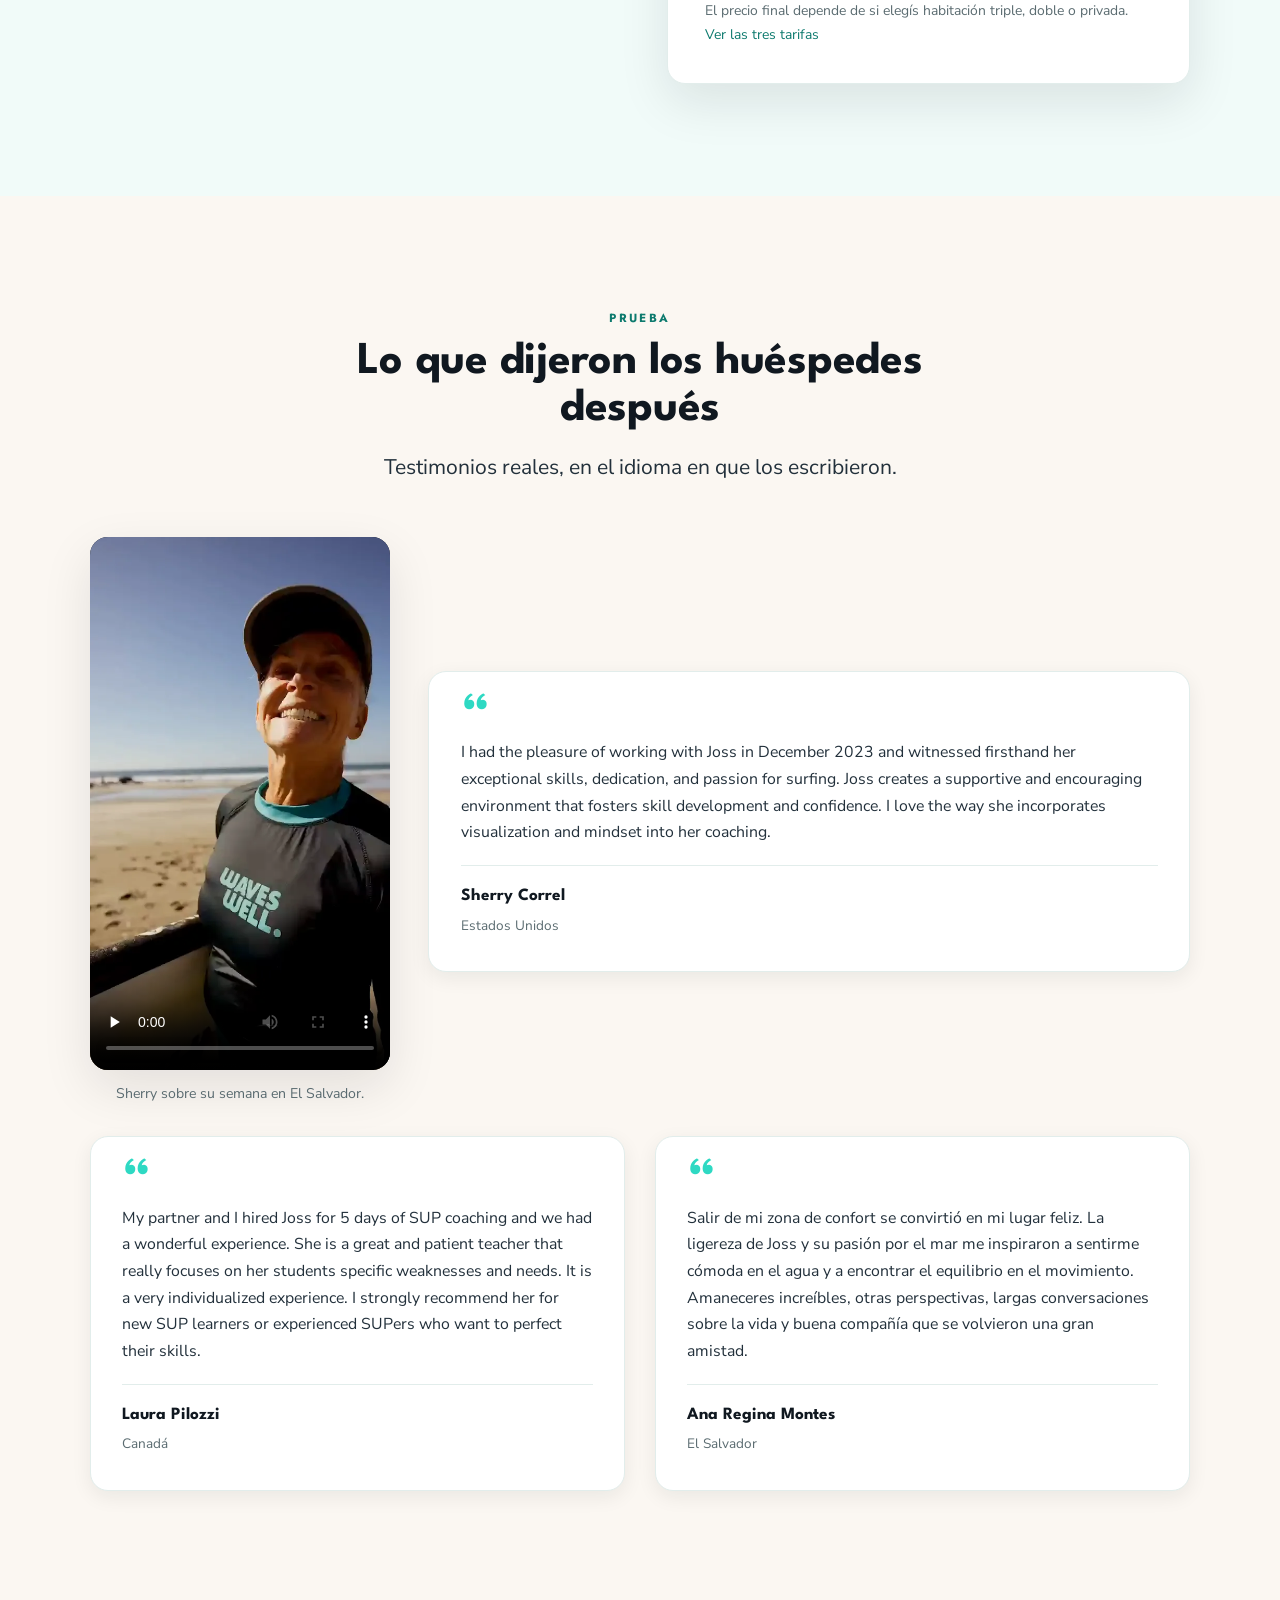
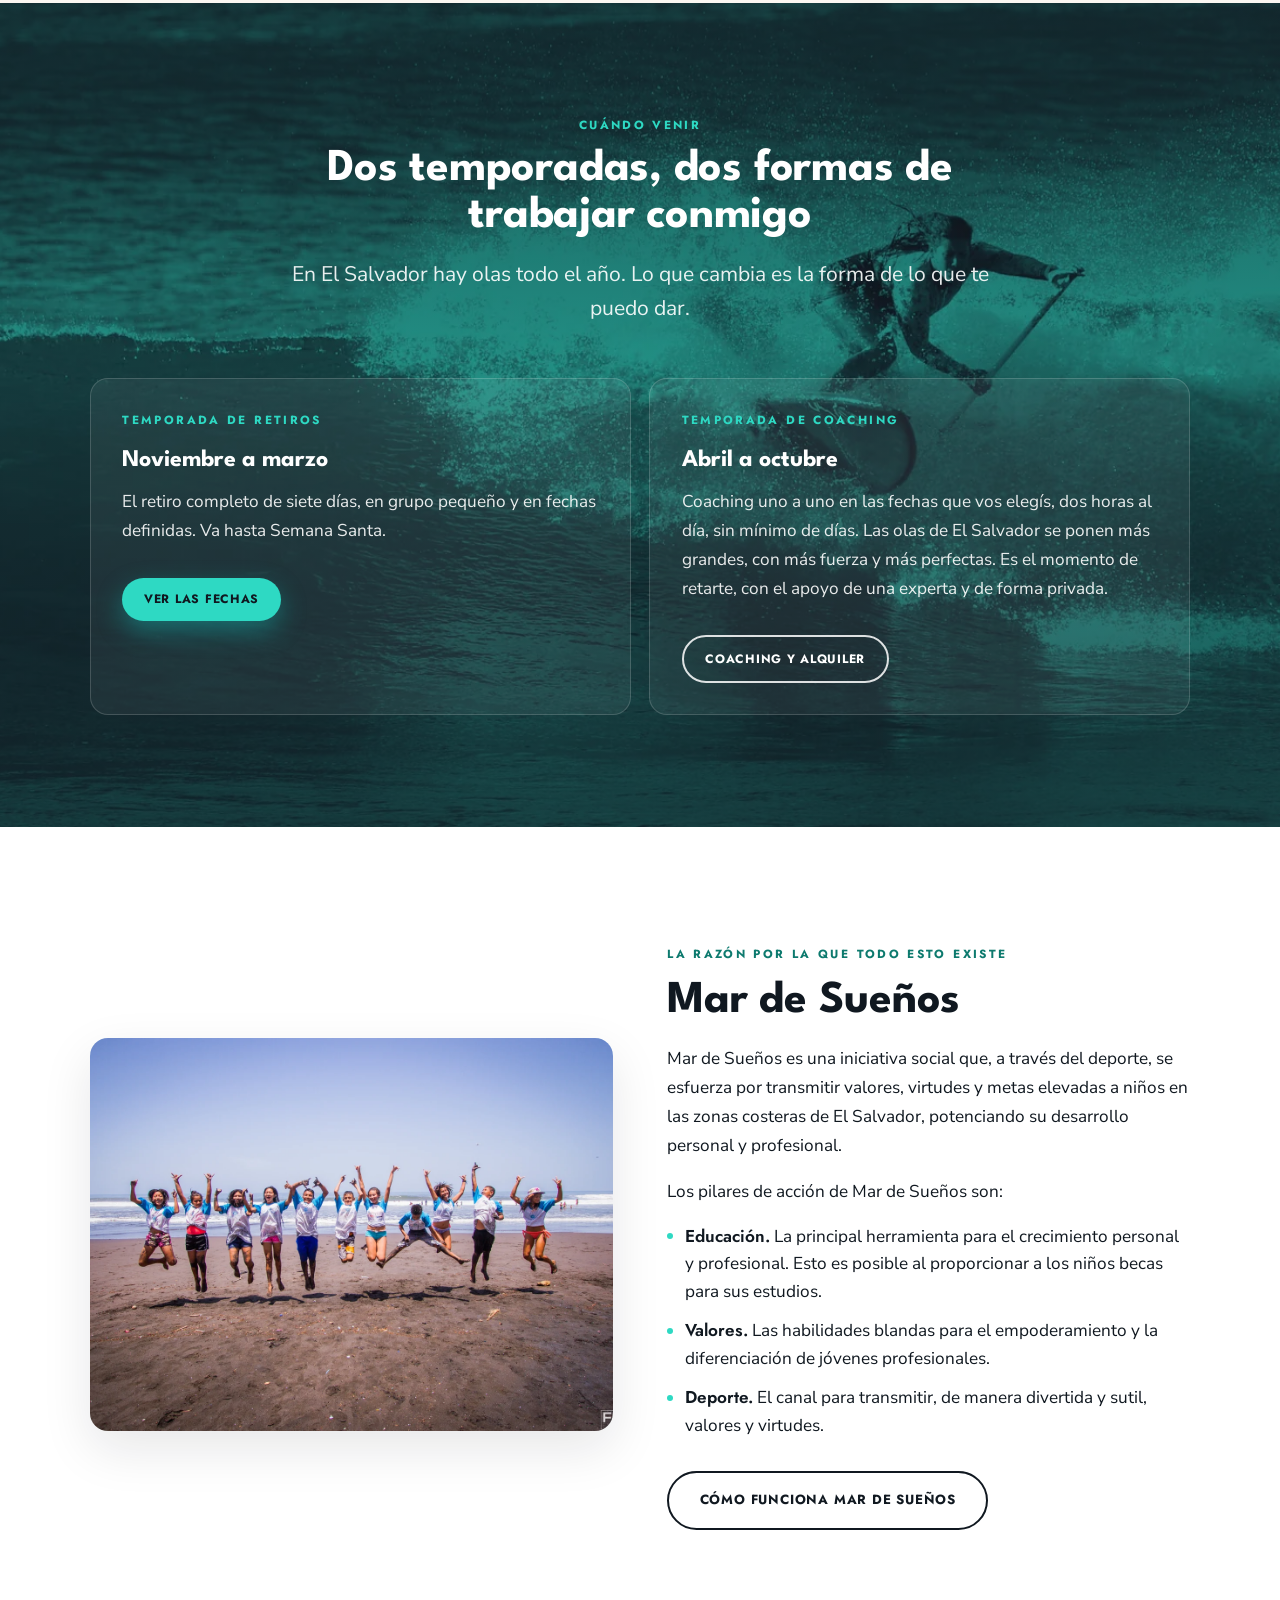
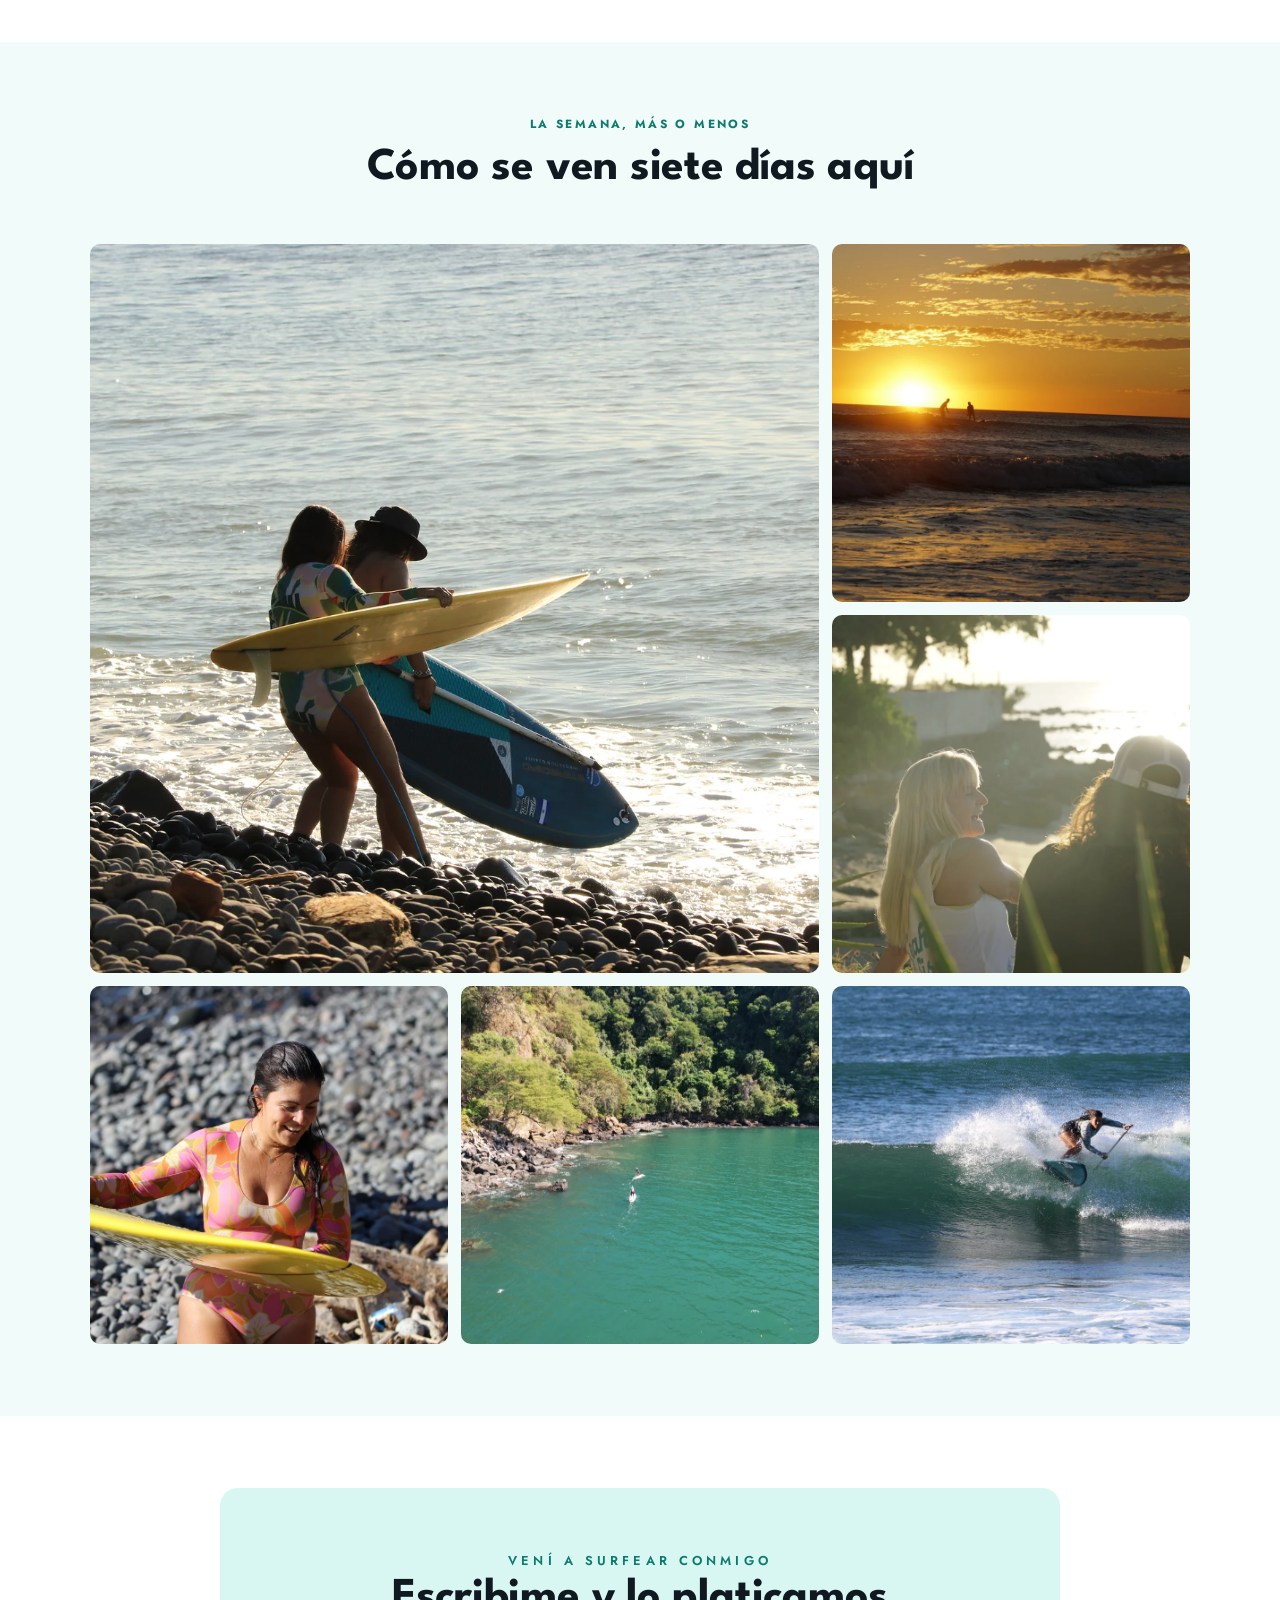
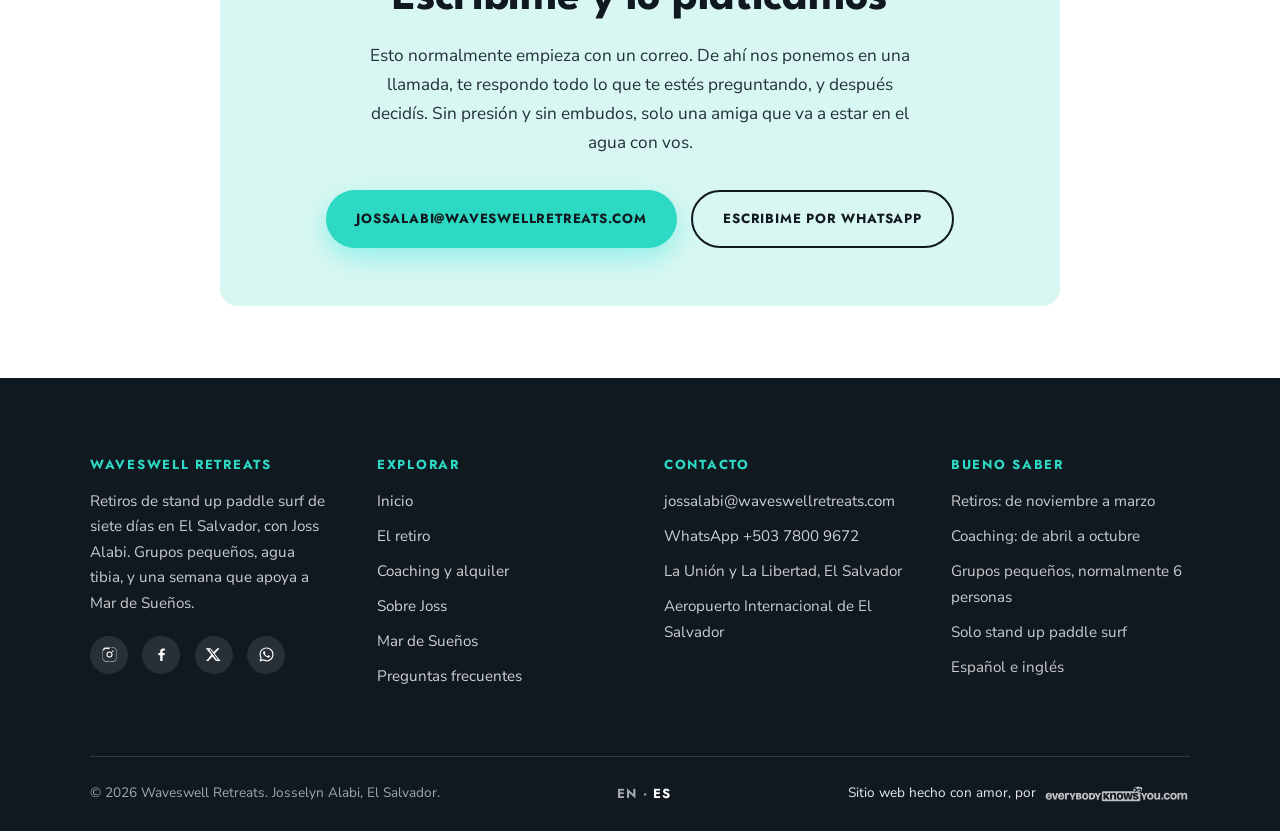
==== commit 6e04ac02: "Fourth review pass: Josselyn's answers, and her verified competition record Homepage, retreat, Mar d" ====
--- a/es/index.html
+++ b/es/index.html
@@ -308,8 +308,8 @@
       <div class="reveal">
         <span class="eyebrow">La semana</span>
         <h2>Todo lo que pasa aqu&#237; ya est&#225; pagado</h2>
-        <p class="lede">Aterriz&#225;s, hay alguien esper&#225;ndote en el aeropuerto, y desde ese momento hasta que volv&#233;s a casa no vas a andar sacando la billetera.</p>
-        <p style="margin-top:1.2rem">Lo &#250;nico que corre por tu cuenta son los vuelos, tus seguros de viaje y m&#233;dico, cualquier bebida alcoh&#243;lica, y la tabla si prefer&#237;s alquilarla en vez de viajar con la tuya. Casi todos la alquilan, porque las aerol&#237;neas de Estados Unidos dejaron de aceptar tablas de m&#225;s de siete pies y una tabla de paddle es m&#225;s grande y m&#225;s pesada que eso.</p>
+        <p class="lede">Aterriz&#225;s en El Salvador, te recibimos en el aeropuerto, y desde ese momento hasta que volv&#233;s a casa no vas a andar sacando la billetera.</p>
+        <p style="margin-top:1.2rem">Lo &#250;nico que corre por tu cuenta son los vuelos, tus seguros de viaje y m&#233;dico, cualquier bebida alcoh&#243;lica, y la tabla si prefer&#237;s alquilarla en vez de viajar con la tuya.</p>
         <div class="btns">
           <a class="btn btn--dark" href="retreat.html">Ver el retiro completo y las fechas</a>
         </div>
@@ -398,7 +398,7 @@
       <div class="season__card reveal">
         <span class="eyebrow">Temporada de retiros</span>
         <div class="season__months">Noviembre a marzo</div>
-        <p>El retiro completo de siete d&#237;as, en grupo peque&#241;o y en fechas definidas. Es cuando la gente baja de Estados Unidos y Canad&#225; escapando del fr&#237;o, y va hasta Semana Santa.</p>
+        <p>El retiro completo de siete d&#237;as, en grupo peque&#241;o y en fechas definidas. Va hasta Semana Santa.</p>
         <div class="btns"><a class="btn btn--primary btn--sm" href="retreat.html#dates">Ver las fechas</a></div>
       </div>
       <div class="season__card reveal">
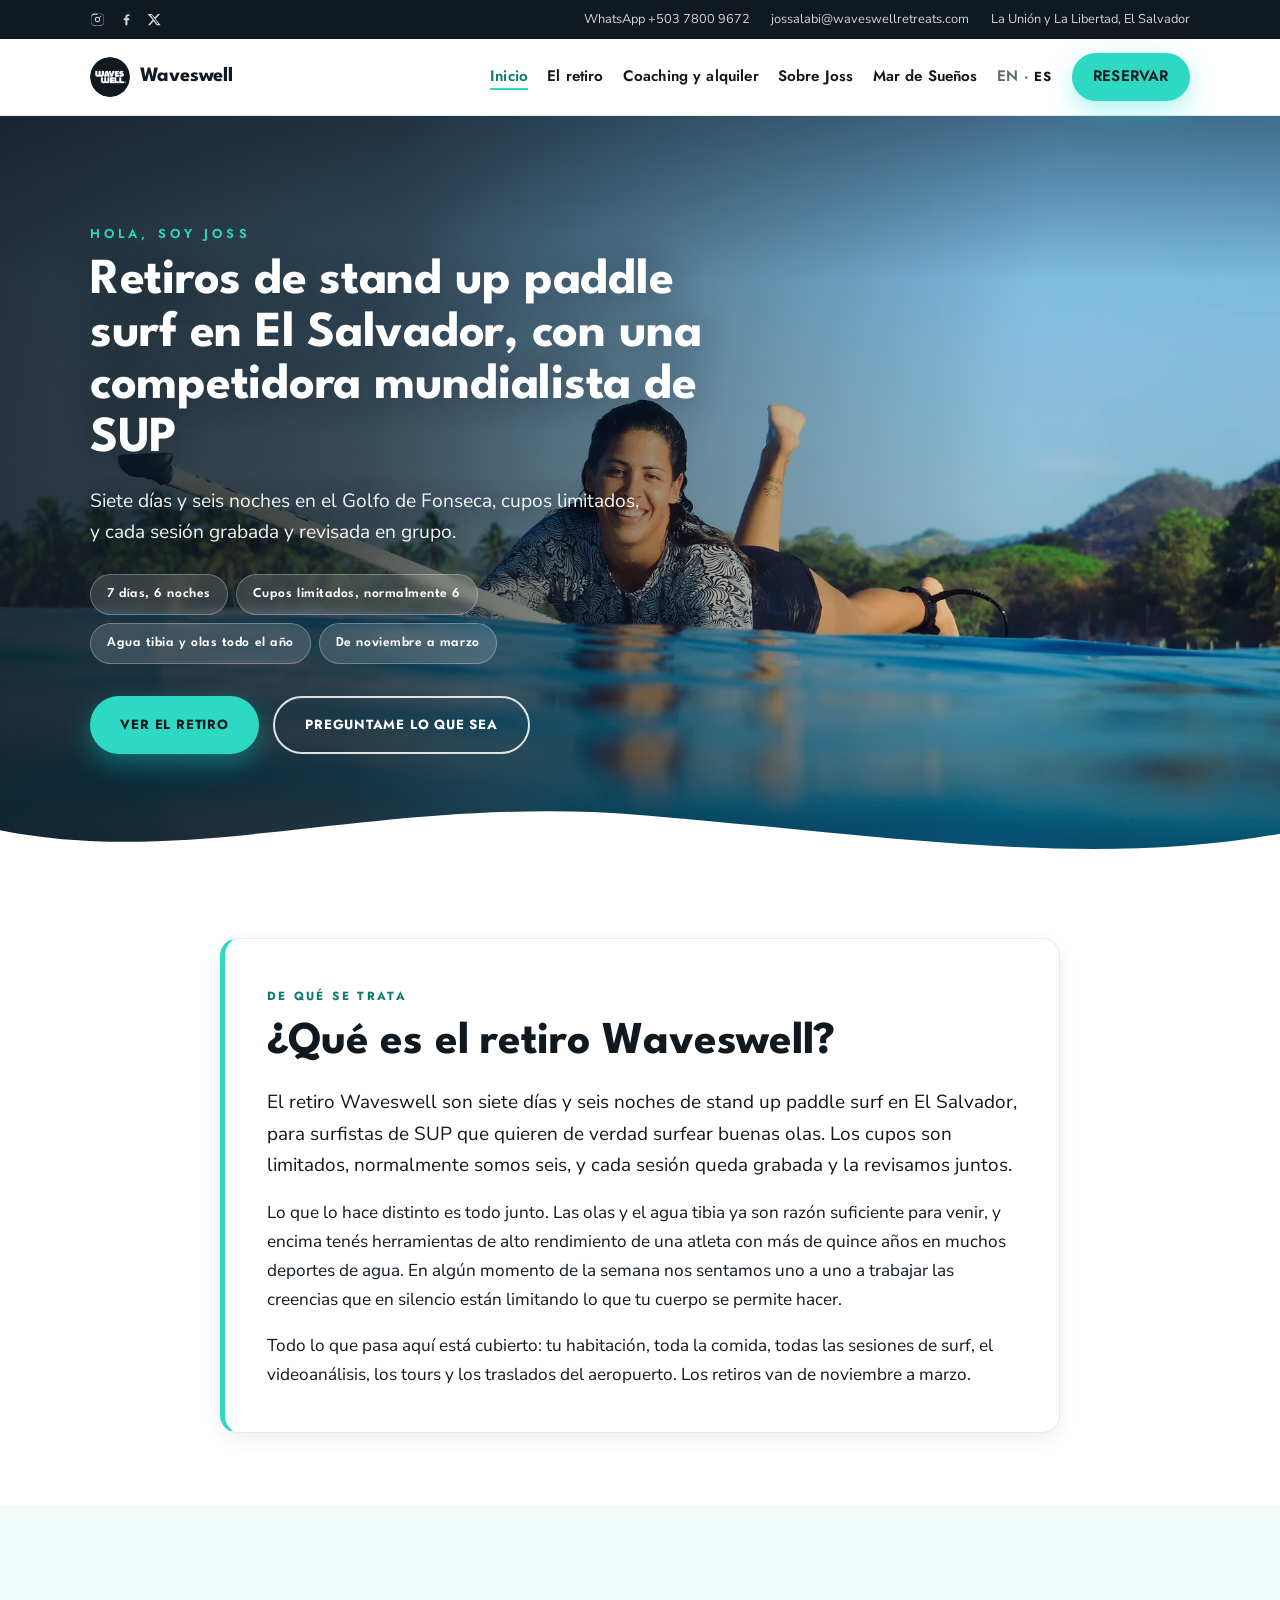
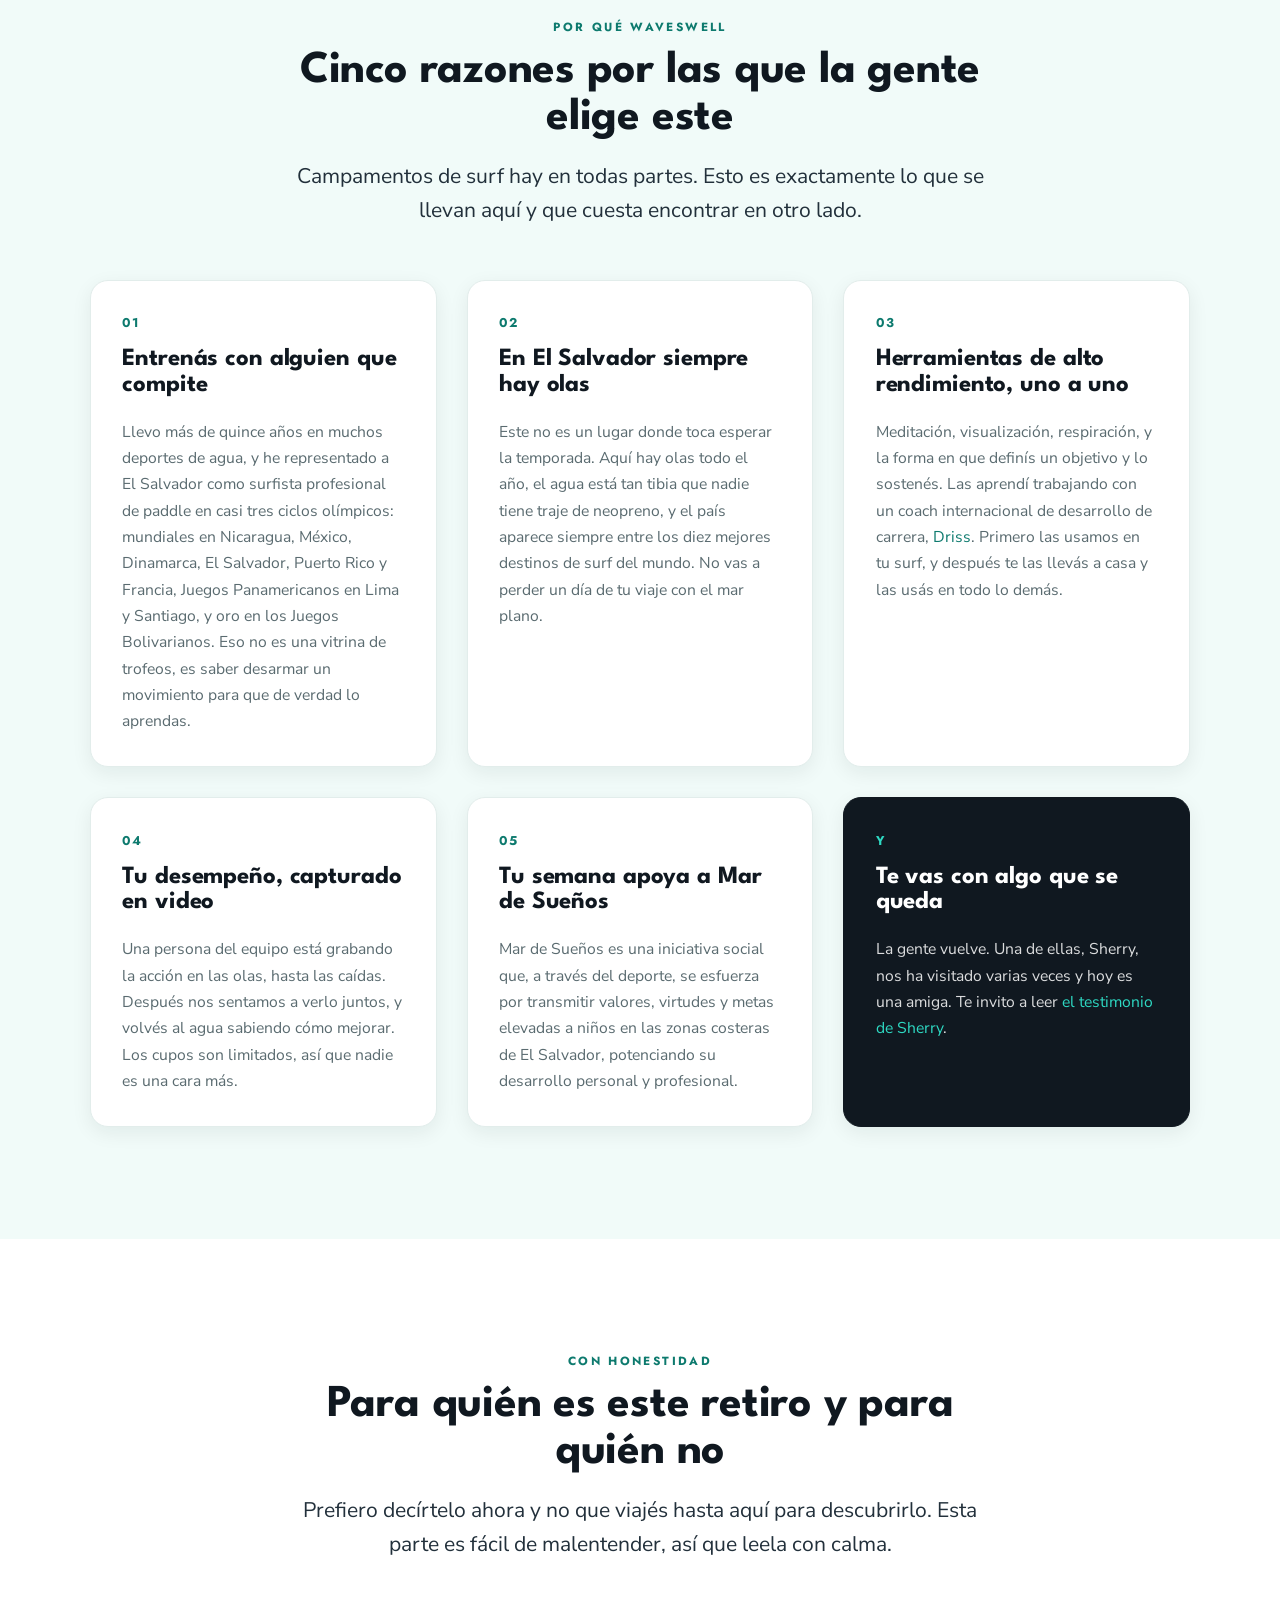
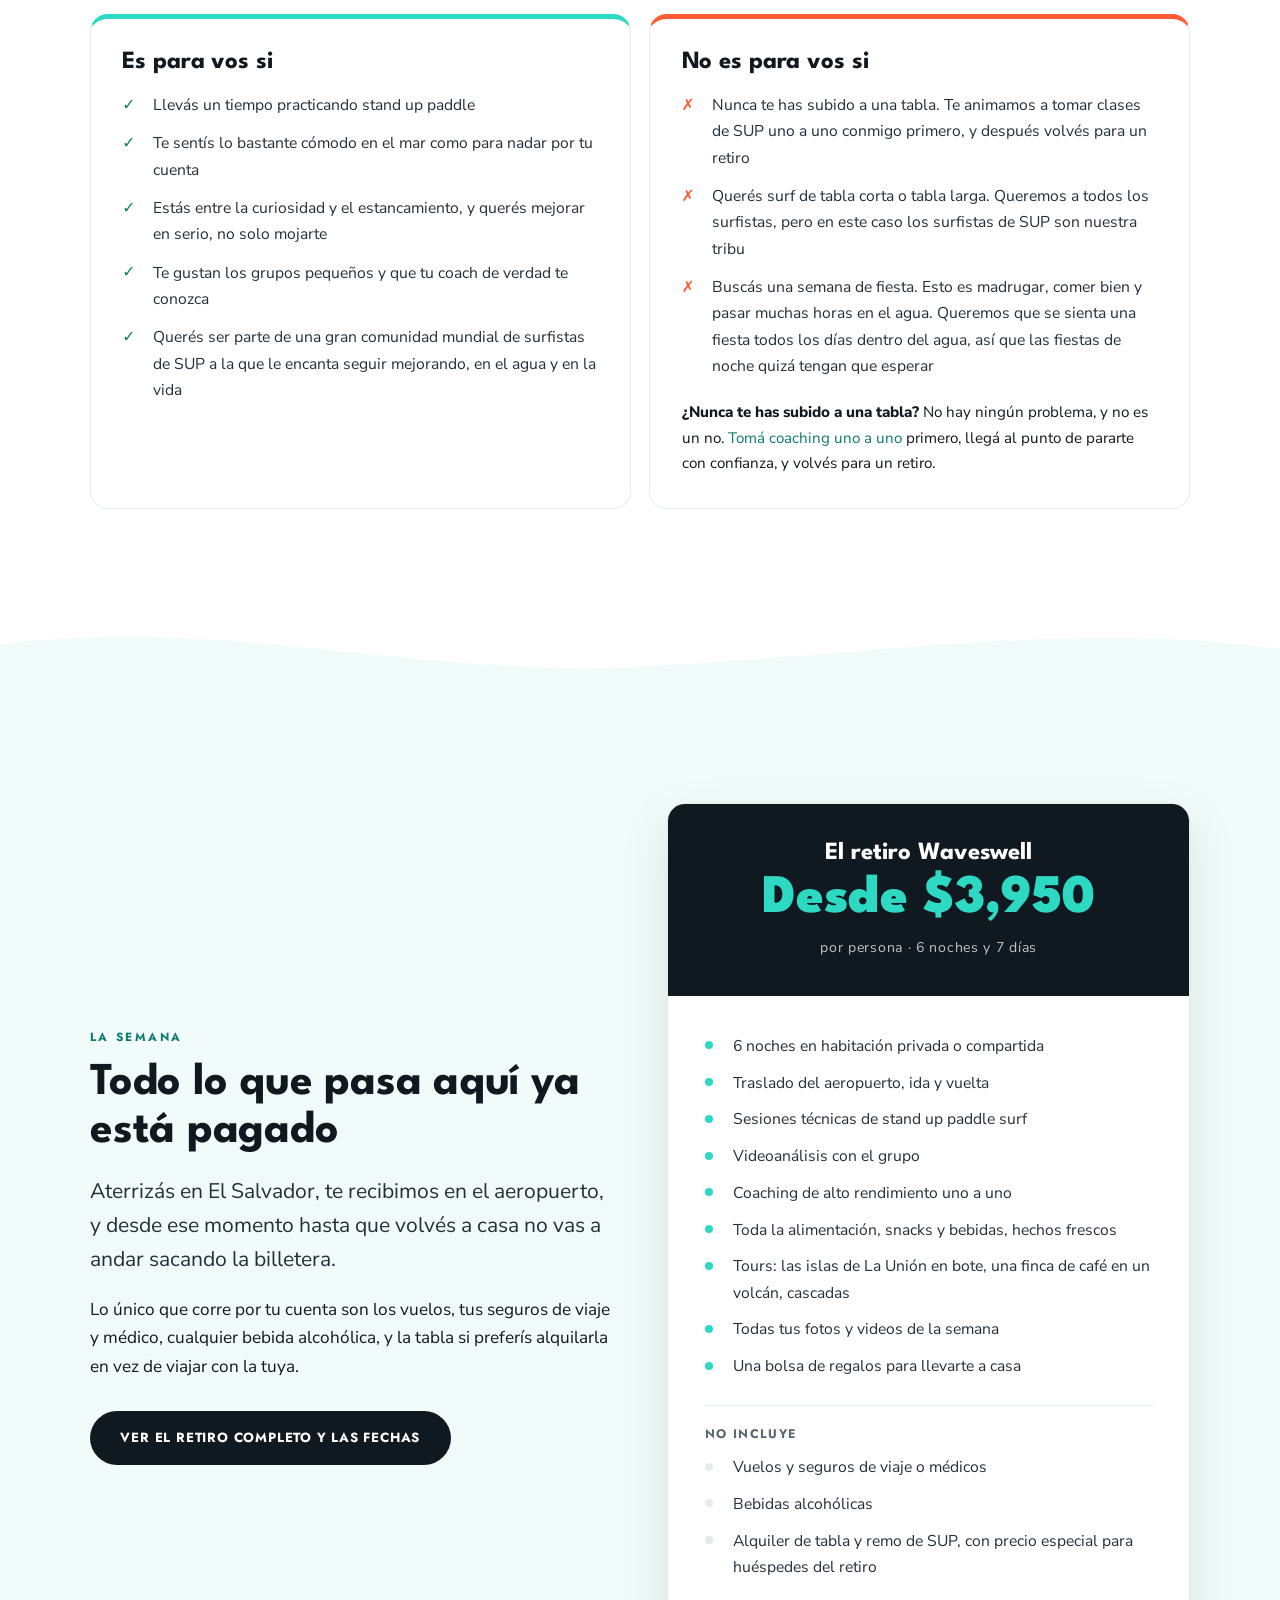
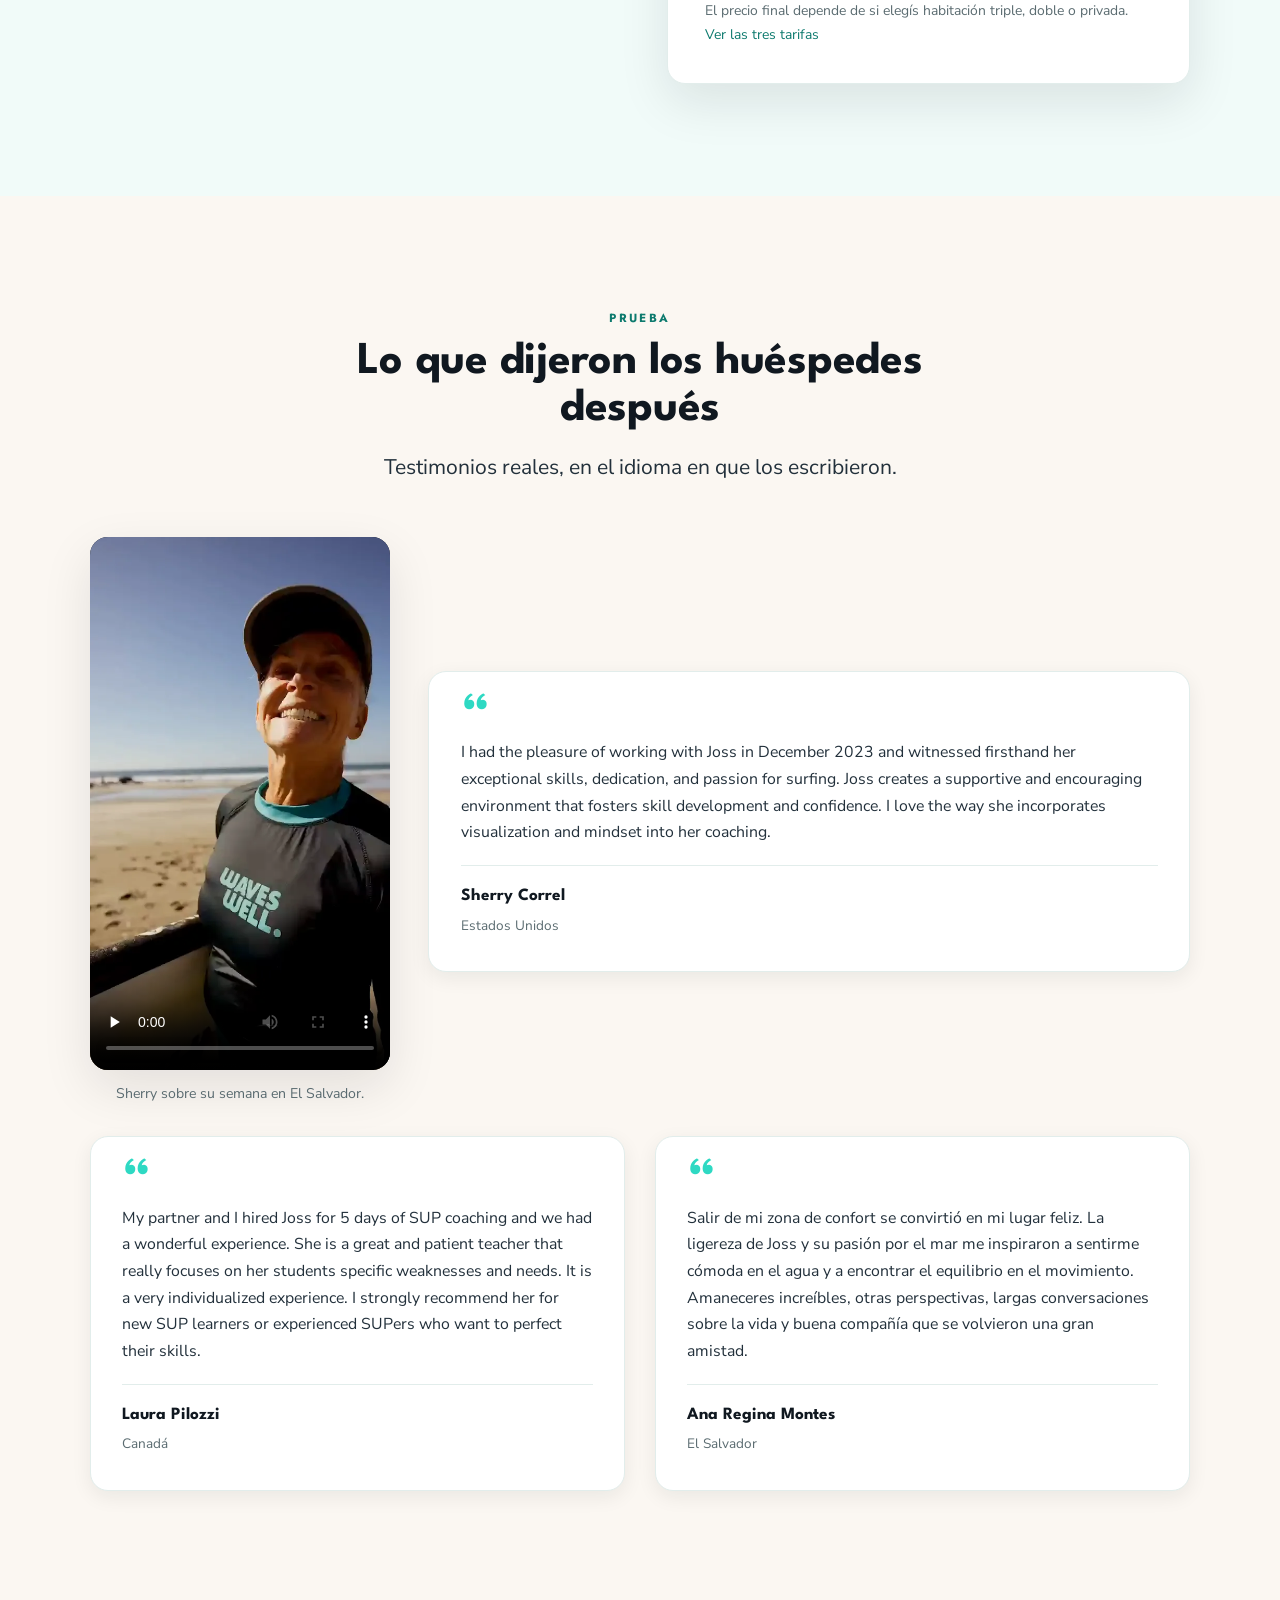
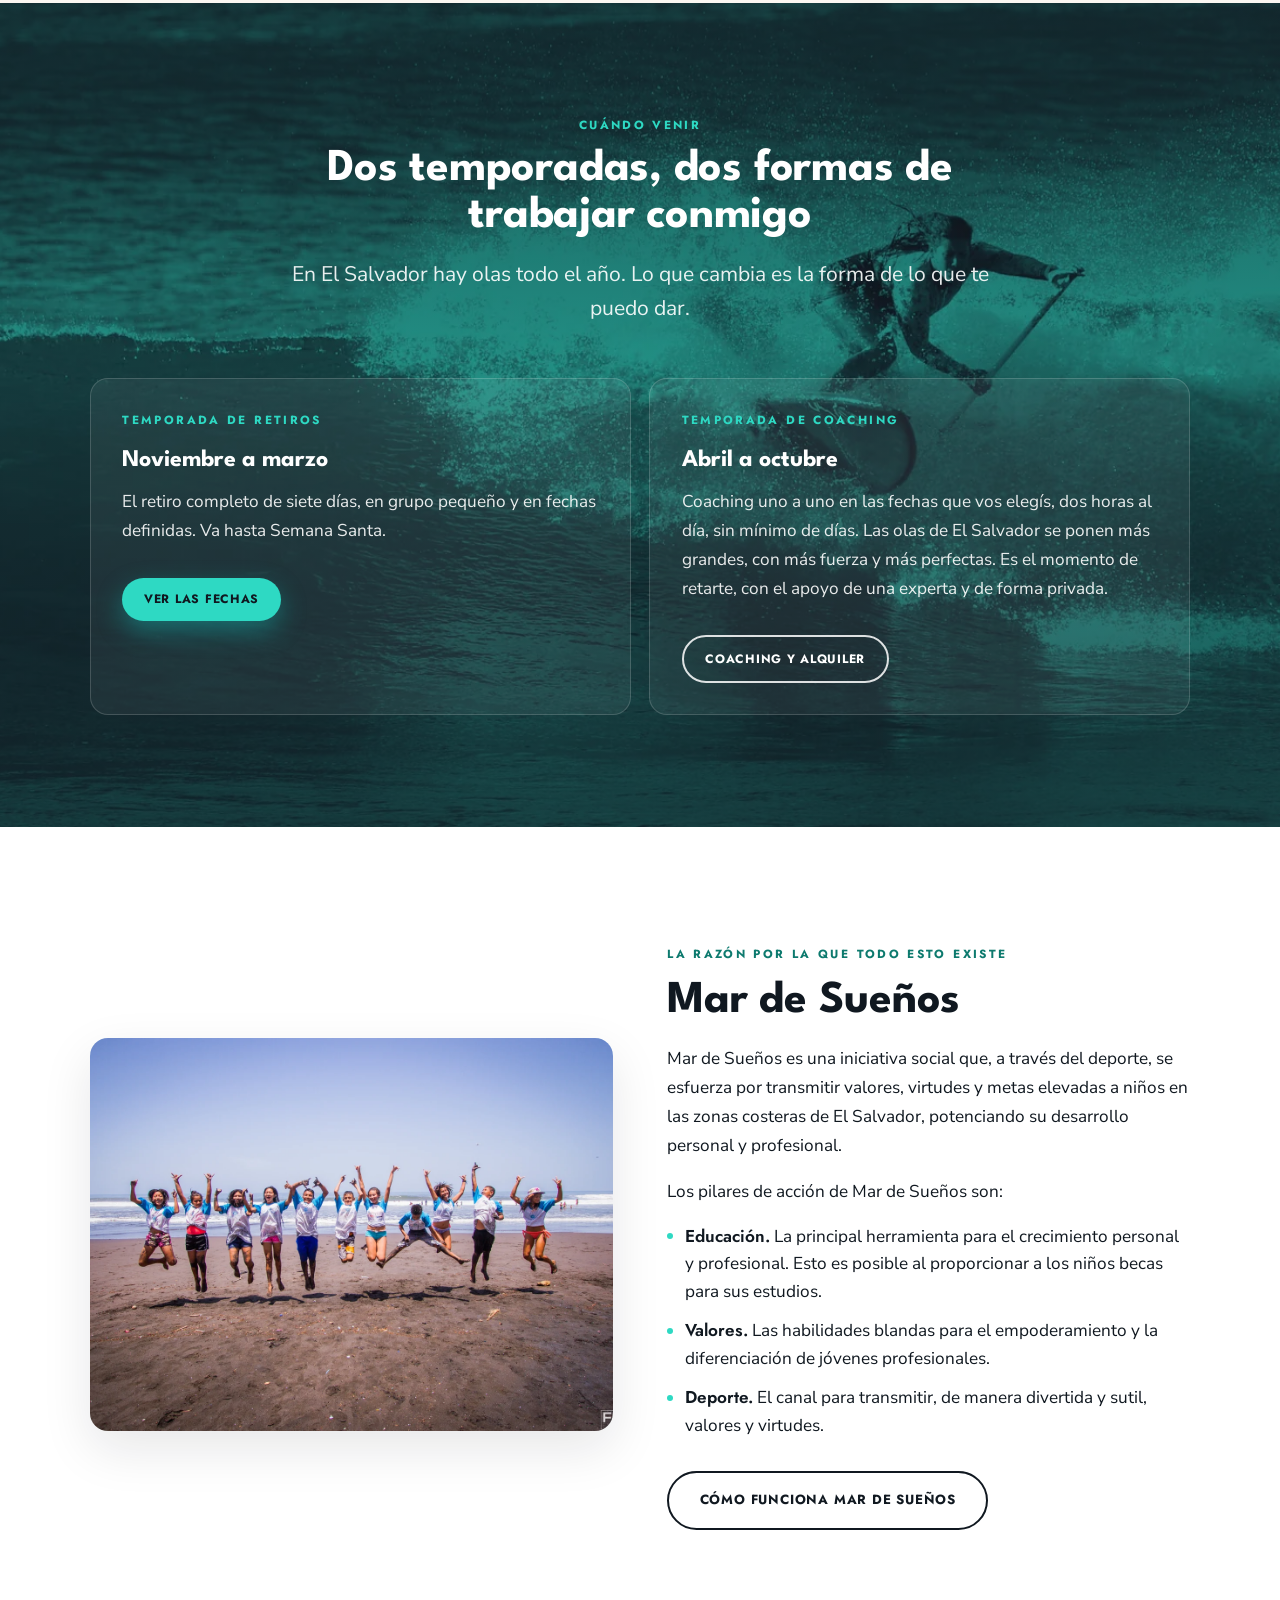
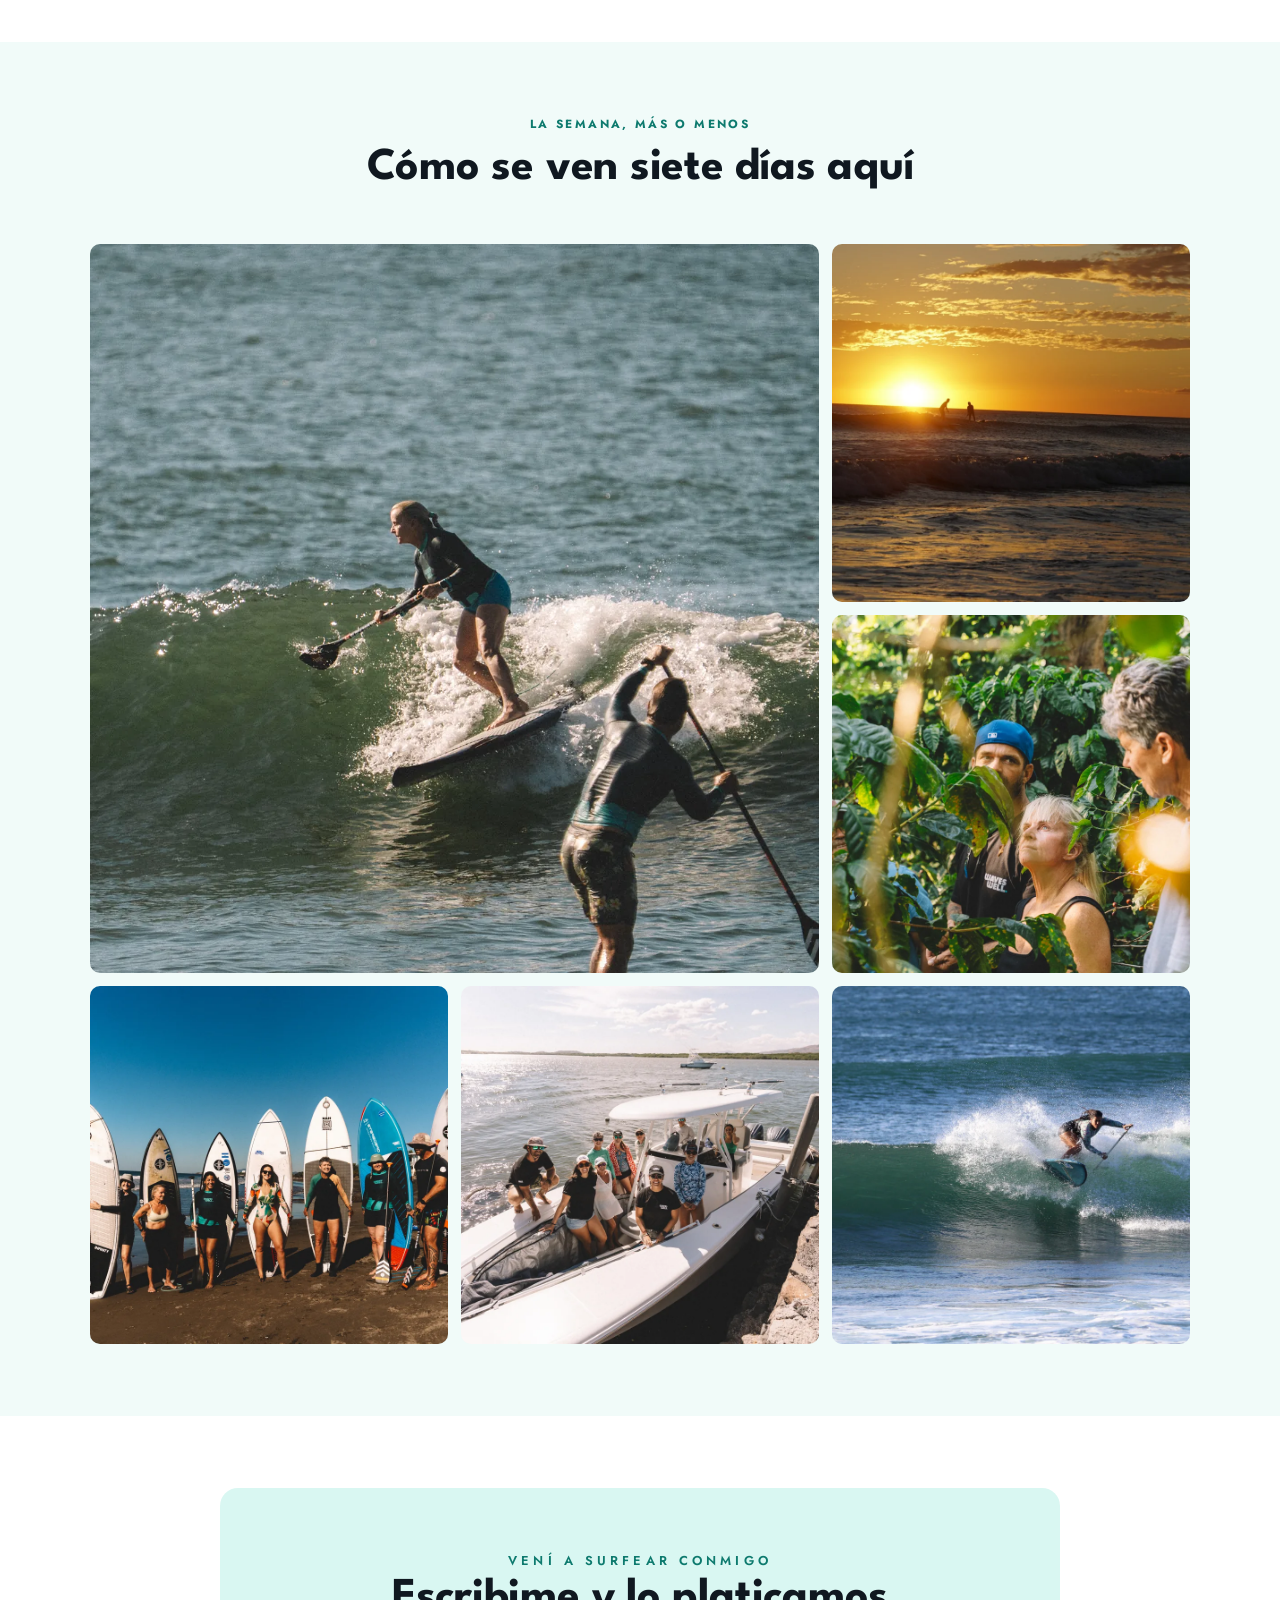
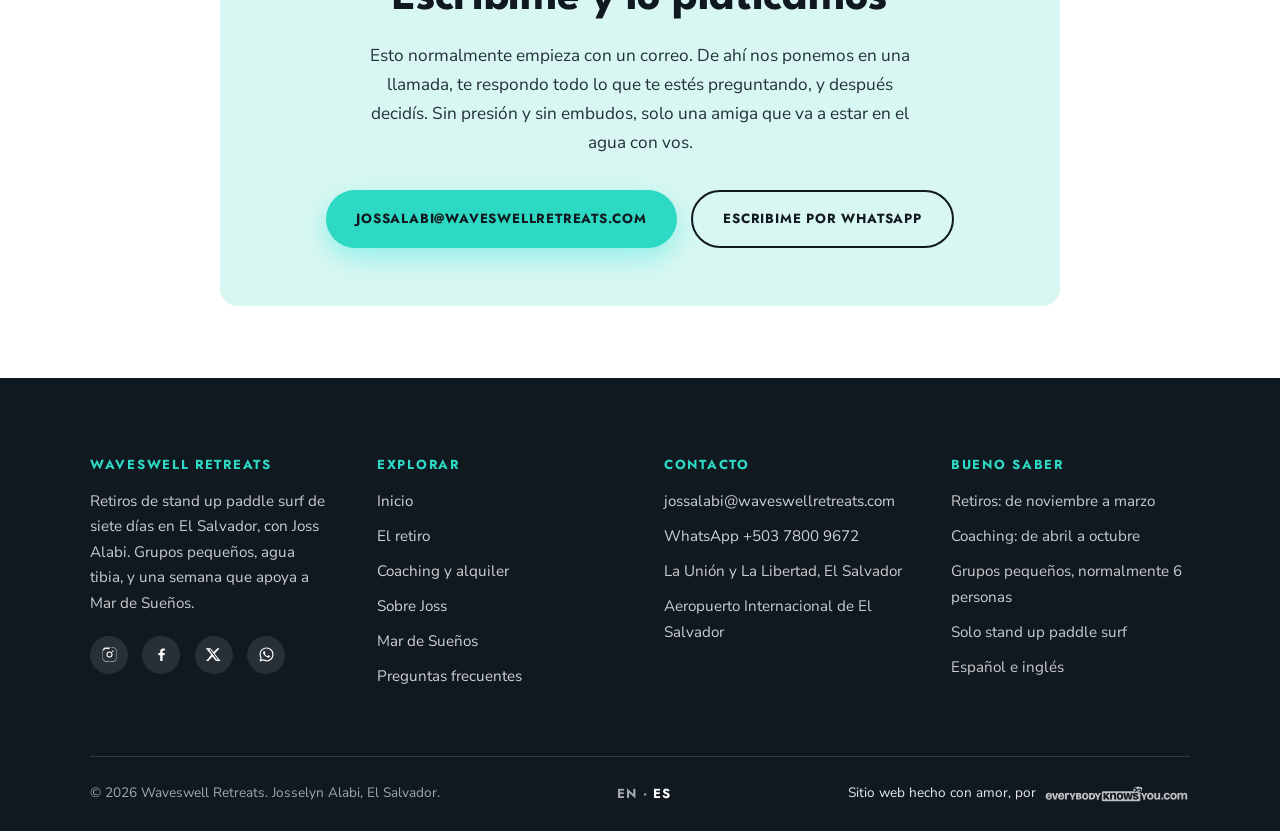
==== commit da31c07c: "Photos and trims: new homepage collage, a gallery on the retreat page Josselyn's new photos are in. " ====
--- a/es/index.html
+++ b/es/index.html
@@ -442,11 +442,11 @@
       <h2>C&#243;mo se ven siete d&#237;as aqu&#237;</h2>
     </div>
     <div class="gallery reveal">
-      <figure><img src="../assets/images/gallery/gallery-1-carrying-boards-in-waveswellretreats.com.webp" alt="Dos hu&#233;spedes de Waveswell bajando al agua con sus tablas de paddle al atardecer" loading="lazy" width="1000" height="1000"></figure>
+      <figure><img src="../assets/images/gallery/gallery-1-riding-the-wave-waveswellretreats.com.webp" alt="Una hu&#233;sped de Waveswell surfeando la pared de una ola en su tabla de paddle en El Salvador" loading="lazy" width="1000" height="1000"></figure>
       <figure><img src="../assets/images/gallery/gallery-2-sunset-session-waveswellretreats.com.webp" alt="Surfistas de paddle en el agua al atardecer en El Salvador" loading="lazy" width="800" height="800"></figure>
-      <figure><img src="../assets/images/gallery/gallery-3-joss-and-guest-waveswellretreats.com.webp" alt="Joss Alabi y una hu&#233;sped mirando el mar juntas en la luz de la tarde" loading="lazy" width="800" height="800"></figure>
-      <figure><img src="../assets/images/gallery/gallery-4-guest-with-her-board-waveswellretreats.com.webp" alt="Una hu&#233;sped de Waveswell r&#237;e mientras carga su tabla de paddle por la playa" loading="lazy" width="800" height="800"></figure>
-      <figure><img src="../assets/images/gallery/gallery-5-la-union-islands-waveswellretreats.com.webp" alt="La bah&#237;a turquesa y los acantilados de las islas de La Uni&#243;n, El Salvador" loading="lazy" width="800" height="800"></figure>
+      <figure><img src="../assets/images/gallery/gallery-3-coffee-farm-waveswellretreats.com.webp" alt="Hu&#233;spedes entre los cafetos de una finca en las monta&#241;as de El Salvador" loading="lazy" width="800" height="800"></figure>
+      <figure><img src="../assets/images/gallery/gallery-4-the-group-and-their-boards-waveswellretreats.com.webp" alt="Todo el grupo del retiro en la playa con sus tablas de paddle a la hora dorada" loading="lazy" width="800" height="800"></figure>
+      <figure><img src="../assets/images/gallery/gallery-5-boat-to-the-break-waveswellretreats.com.webp" alt="El grupo en la lancha camino al pico" loading="lazy" width="800" height="800"></figure>
       <figure><img src="../assets/images/gallery/gallery-6-paddle-surfing-a-wave-waveswellretreats.com.webp" alt="Una surfista de paddle recorriendo la pared de una ola limpia en El Salvador" loading="lazy" width="800" height="800"></figure>
     </div>
   </div>
--- a/assets/css/styles.css
+++ b/assets/css/styles.css
@@ -331,6 +331,13 @@
 .gallery img{width:100%;height:100%;object-fit:cover;transition:transform .5s ease}
 .gallery figure:hover img{transform:scale(1.06)}
 
+/* ---------- photo grid (even tiles, any number of images) ---------- */
+.photogrid{display:grid;gap:.8rem;grid-template-columns:repeat(4,1fr)}
+.photogrid figure{margin:0;border-radius:var(--radius-s);overflow:hidden;background:var(--surface);aspect-ratio:1/1}
+.photogrid img{width:100%;height:100%;object-fit:cover;transition:transform .5s ease}
+.photogrid figure:hover img{transform:scale(1.06)}
+@media (max-width:820px){.photogrid{grid-template-columns:repeat(2,1fr)}}
+
 /* ---------- FAQ ---------- */
 .faq-item{border-bottom:1px solid var(--line)}
 .faq-item summary{
@@ -521,11 +528,24 @@
 
 /* ---------- timeline (competition record) ---------- */
 .timeline{border-left:2px solid var(--line);padding-left:1.8rem;max-width:760px}
-.timeline li{position:relative;padding-bottom:1.7rem}
-.timeline li:last-child{padding-bottom:0}
-.timeline li::before{content:"";position:absolute;left:-2.22rem;top:.4em;width:13px;height:13px;border-radius:50%;background:var(--bg);border:3px solid var(--accent)}
+.timeline > li{position:relative;padding-bottom:1.7rem}
+.timeline > li:last-child{padding-bottom:0}
+.timeline > li::before{content:"";position:absolute;left:-2.22rem;top:.4em;width:13px;height:13px;border-radius:50%;background:var(--bg);border:3px solid var(--accent)}
 .timeline .yr{font-family:var(--font-display);font-weight:700;color:var(--accent-deep);font-size:1.05rem;display:block;margin-bottom:.3rem}
-.timeline p{color:var(--ink-soft);font-size:.98rem}
+.timeline > li > p{color:var(--ink-soft);font-size:.98rem;margin-bottom:.5rem}
+
+/* one line per competition inside a year */
+.timeline .events{list-style:none;margin:0;padding:0}
+.timeline .events > li{position:relative;padding:.2rem 0 .2rem 1.05rem;font-size:.95rem;line-height:1.5}
+.timeline .events > li::before{
+  content:"";position:absolute;left:0;top:.78em;
+  width:5px;height:5px;border-radius:50%;background:var(--accent)
+}
+.timeline .events .ev{font-weight:600;color:var(--ink)}
+.timeline .events a.ev{color:var(--ink);text-decoration:none;border-bottom:1px solid var(--line)}
+.timeline .events a.ev:hover,.timeline .events a.ev:focus-visible{border-bottom-color:var(--accent);color:var(--accent-deep)}
+.timeline .events .res{color:var(--muted)}
+.timeline .events .res::before{content:"\00a0\00b7\00a0"}
 
 /* ---------- logo wall ---------- */
 .logowall{display:flex;flex-wrap:wrap;gap:.6rem 1.6rem;align-items:center;justify-content:center;margin-top:1.6rem}
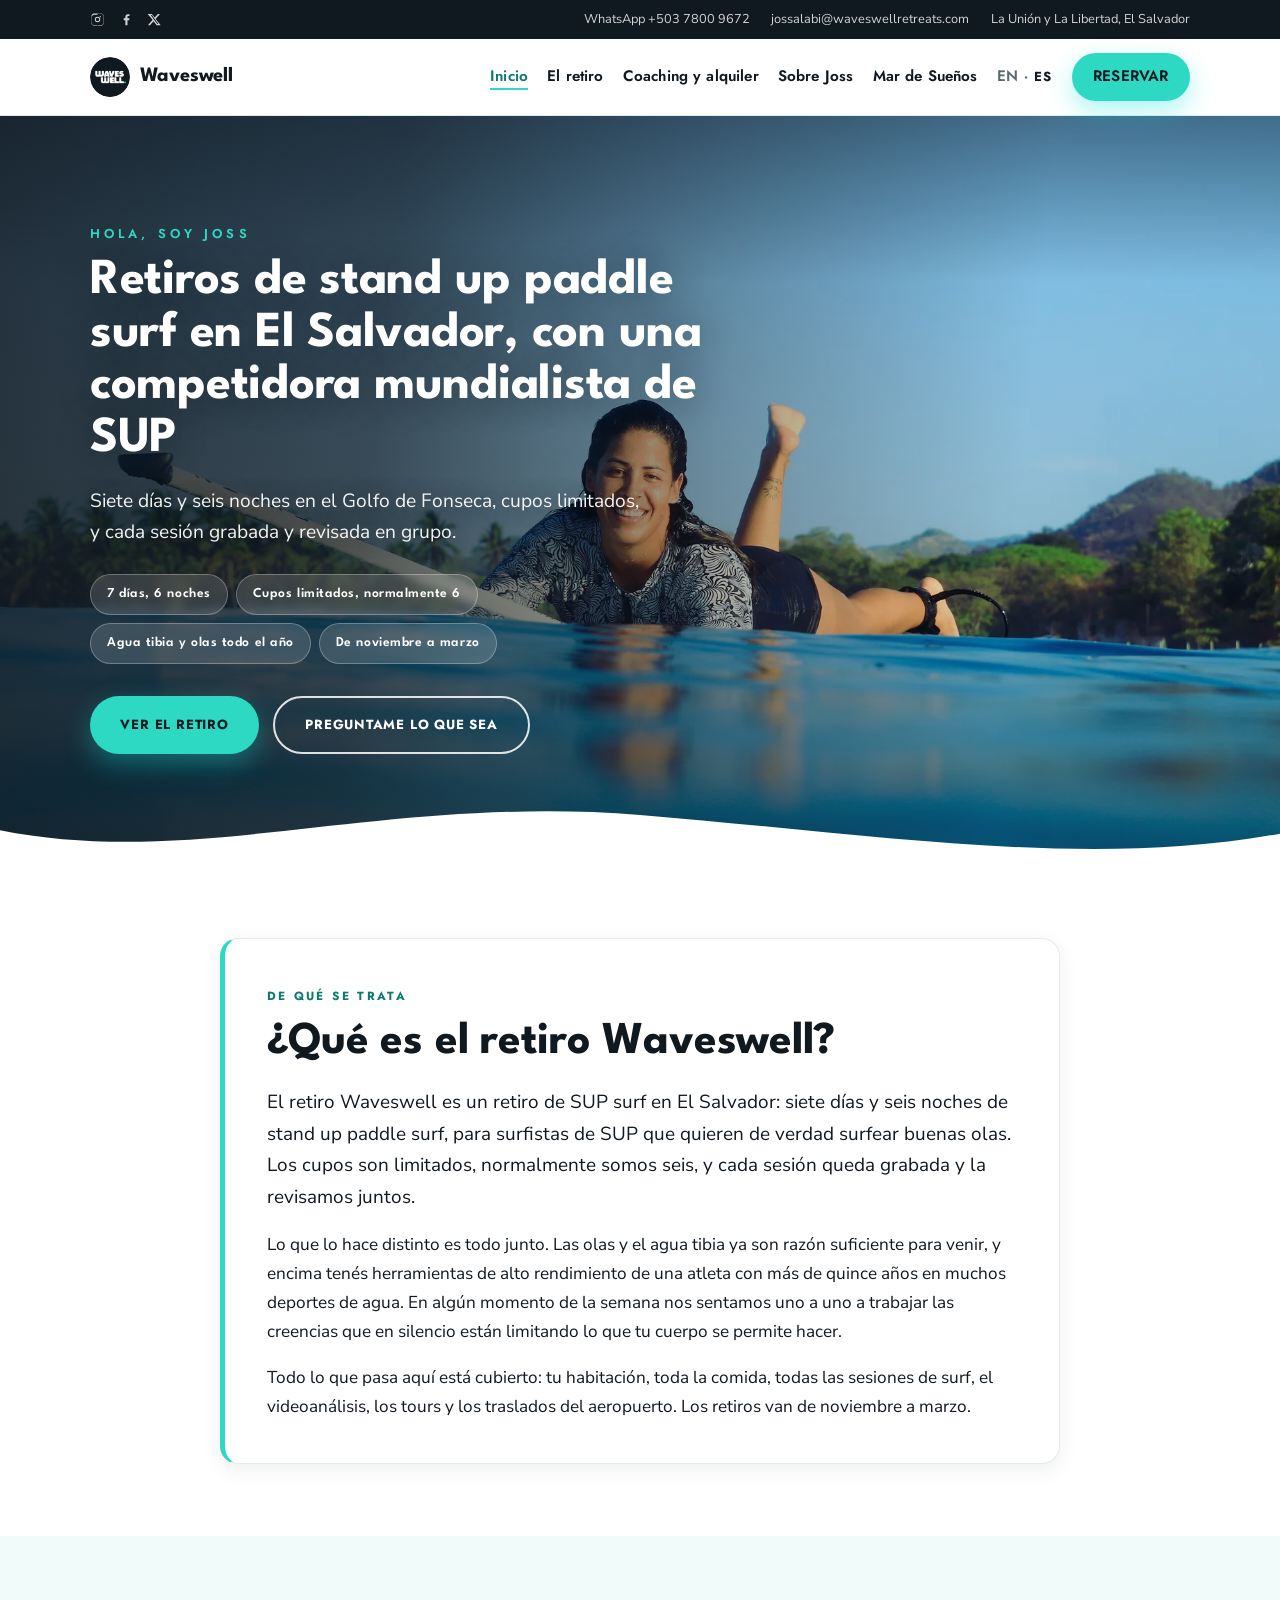
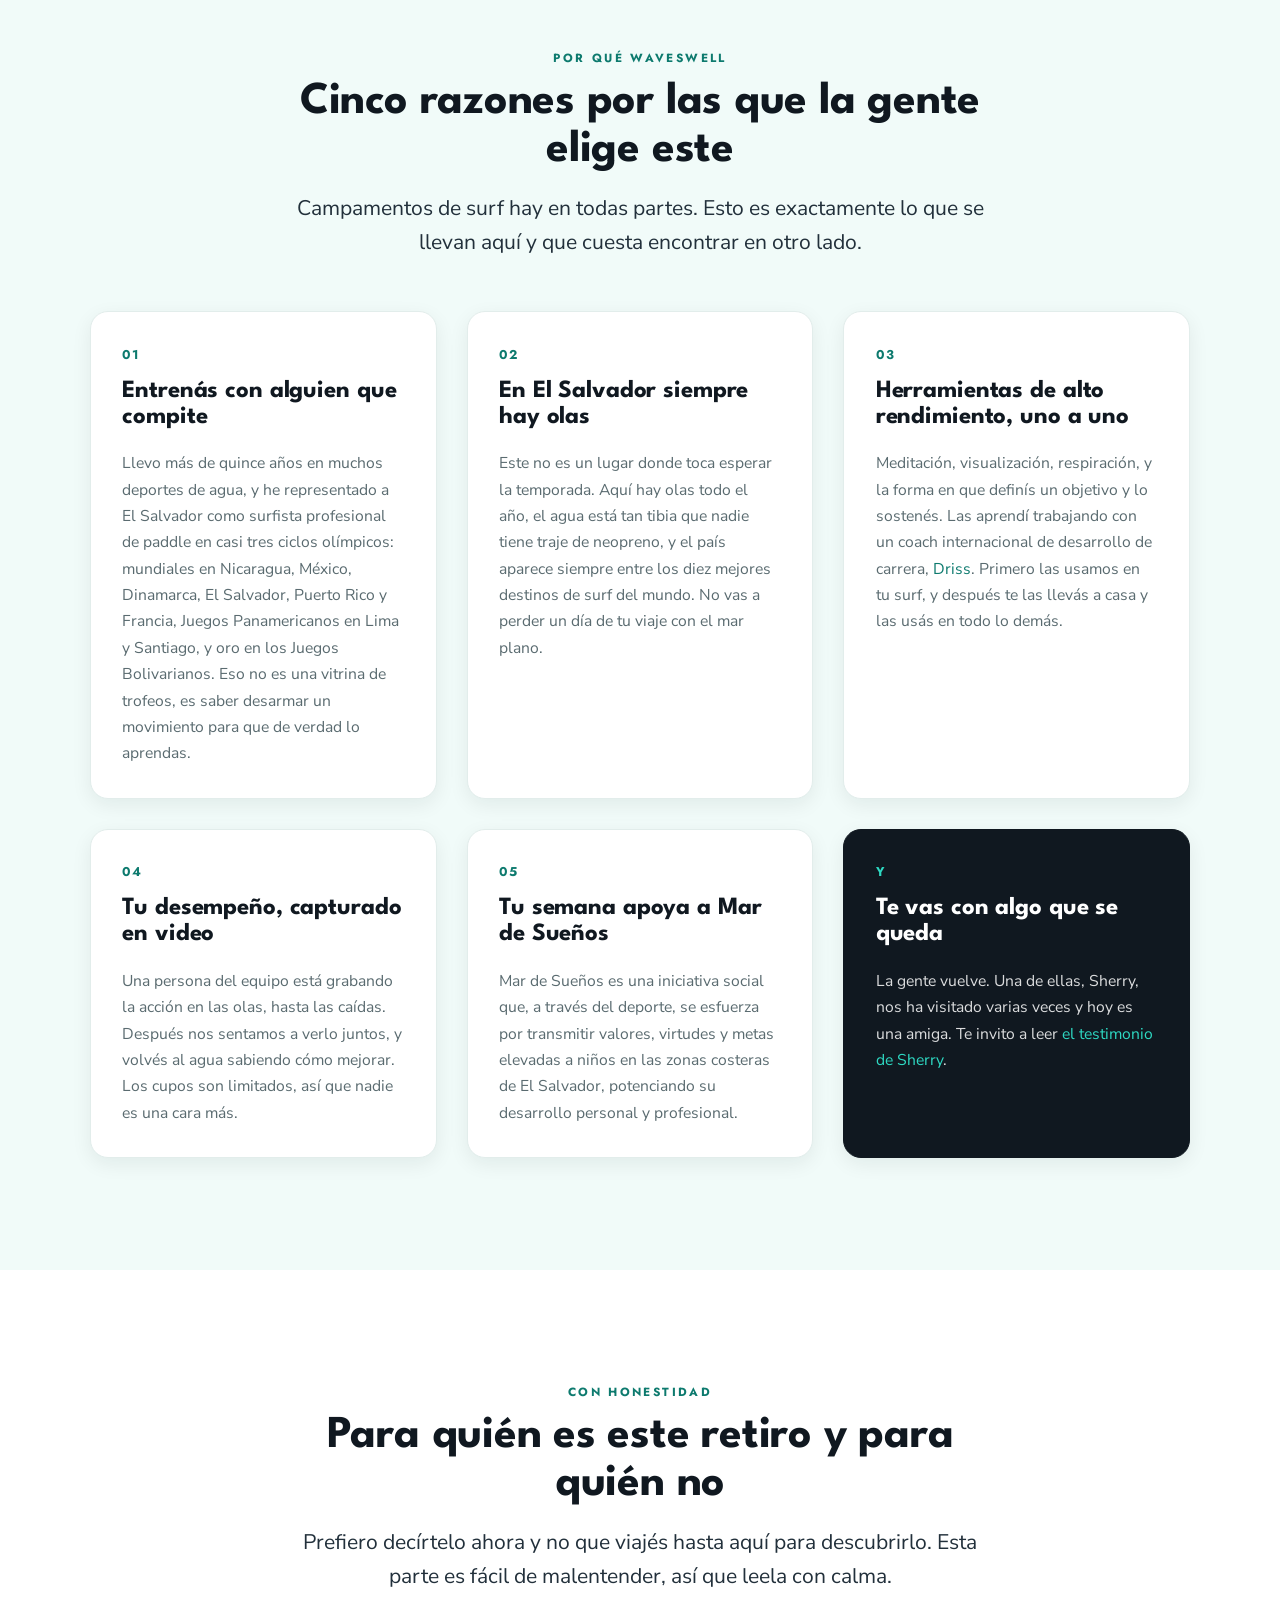
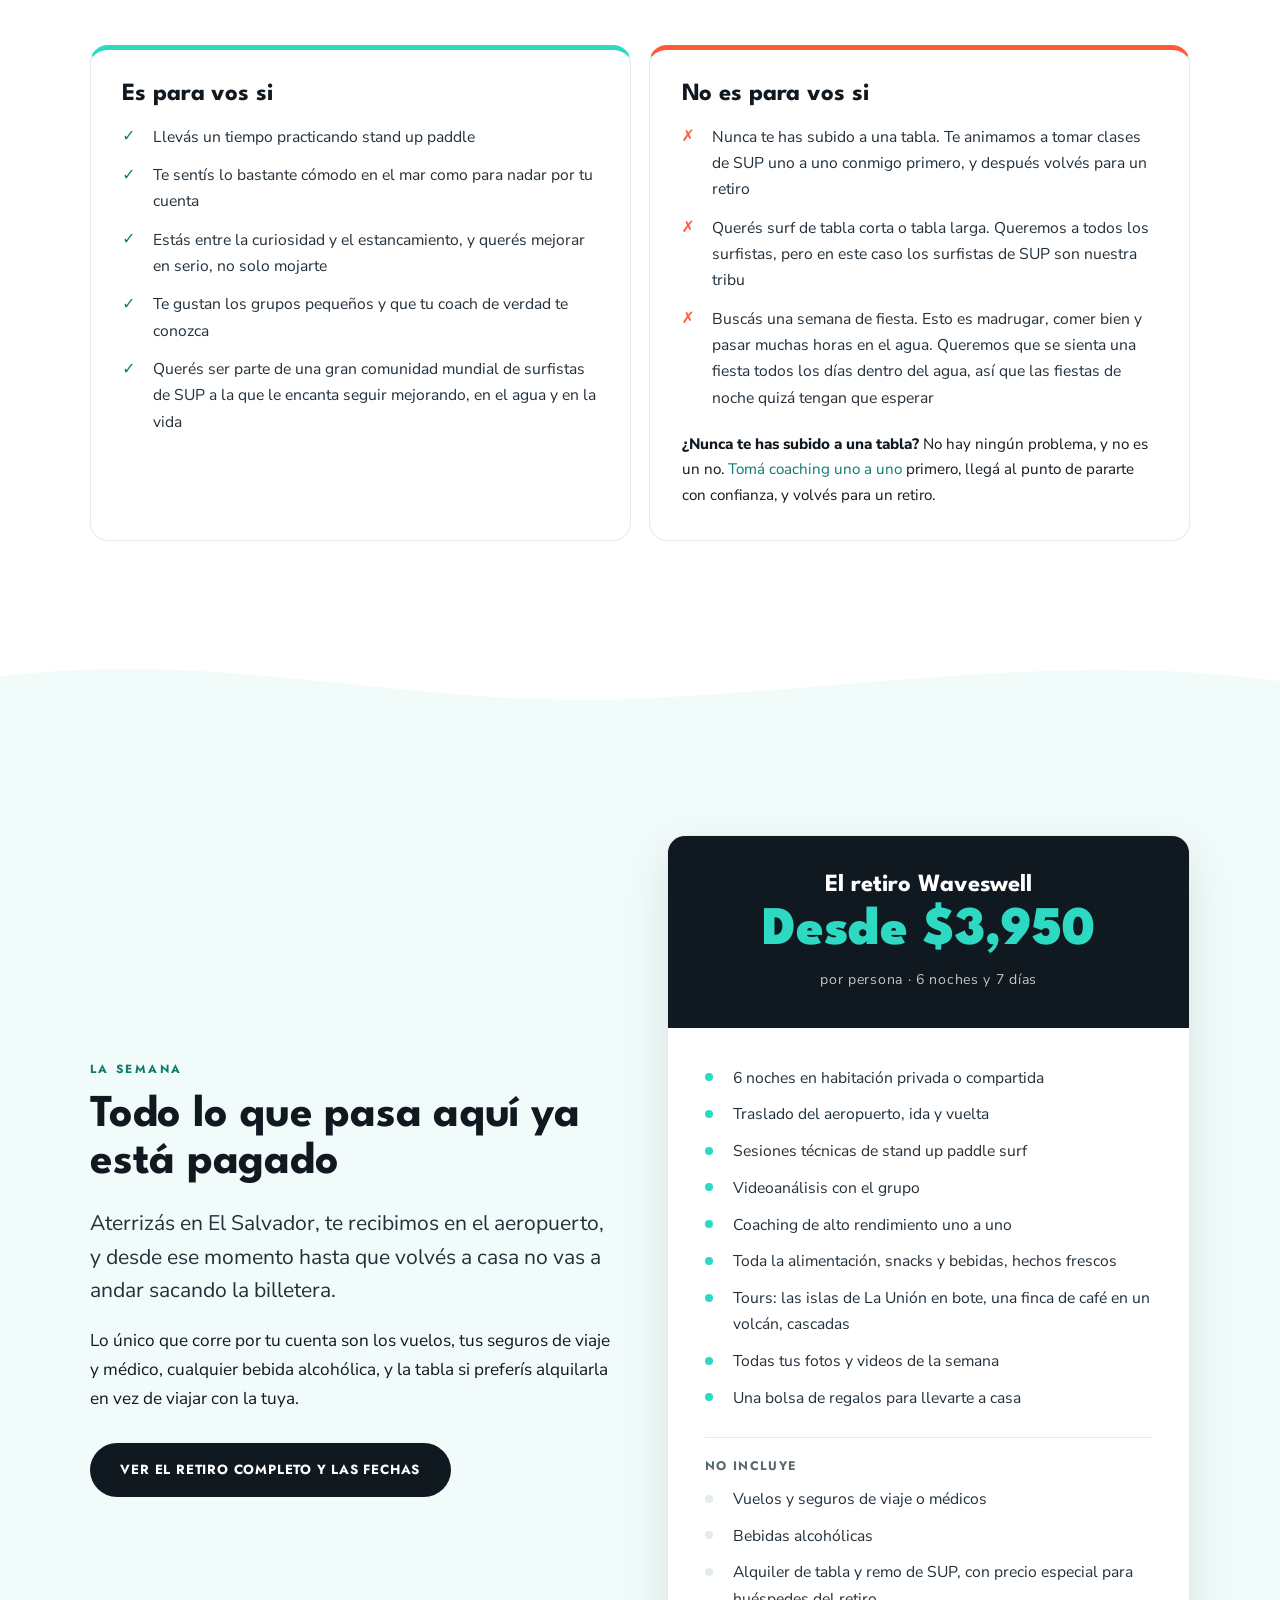
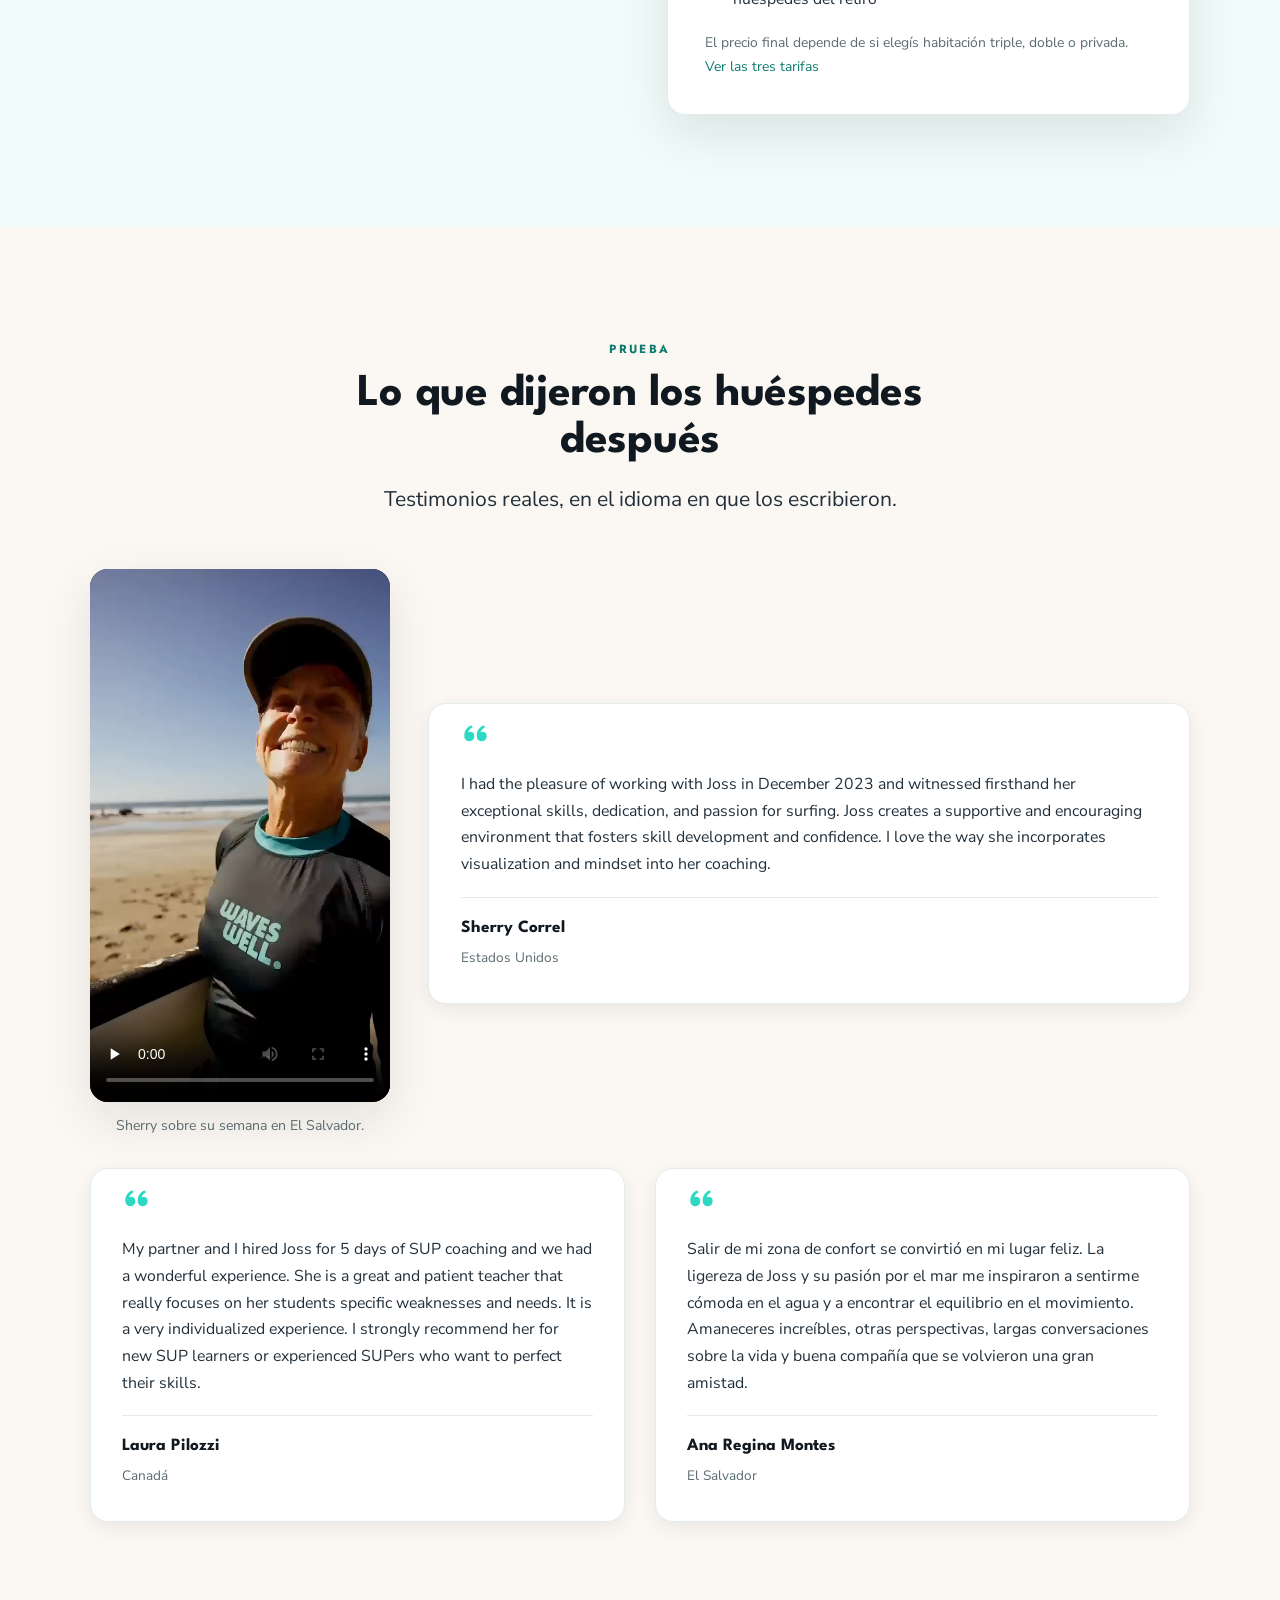
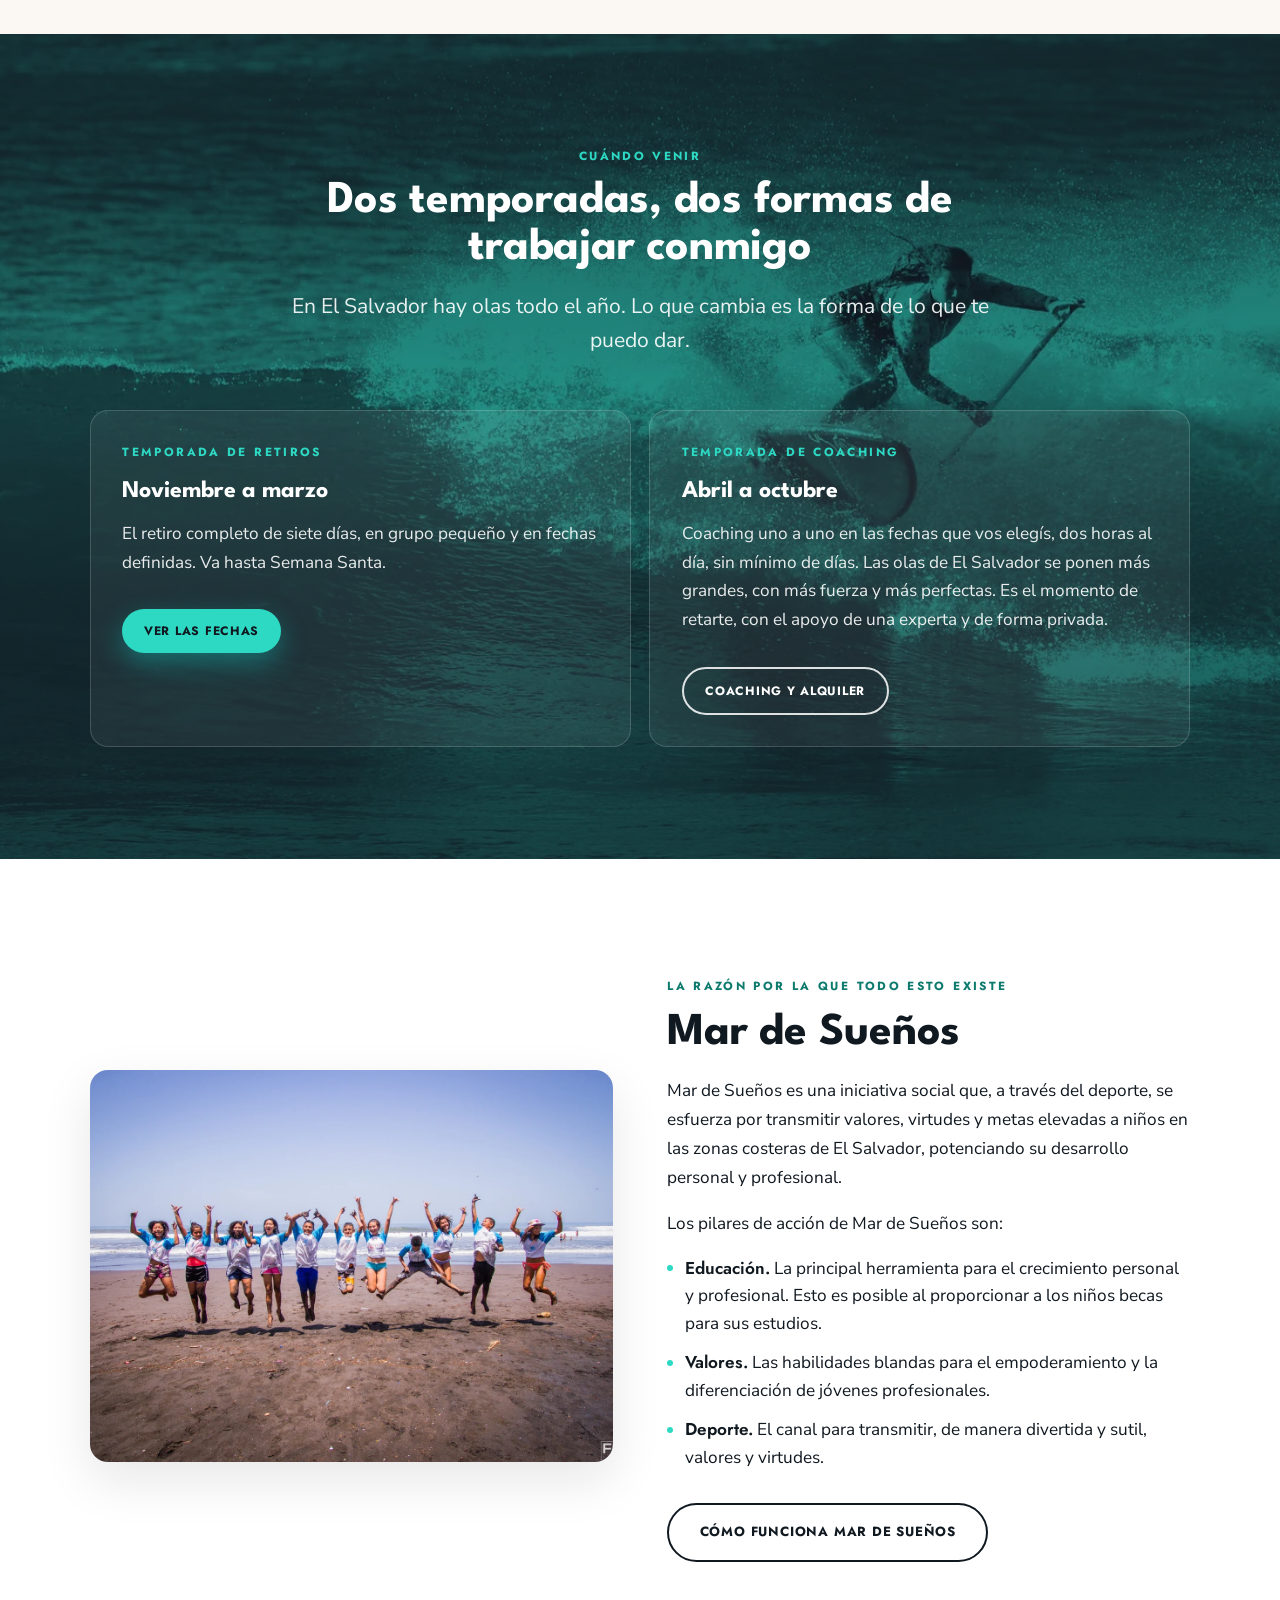
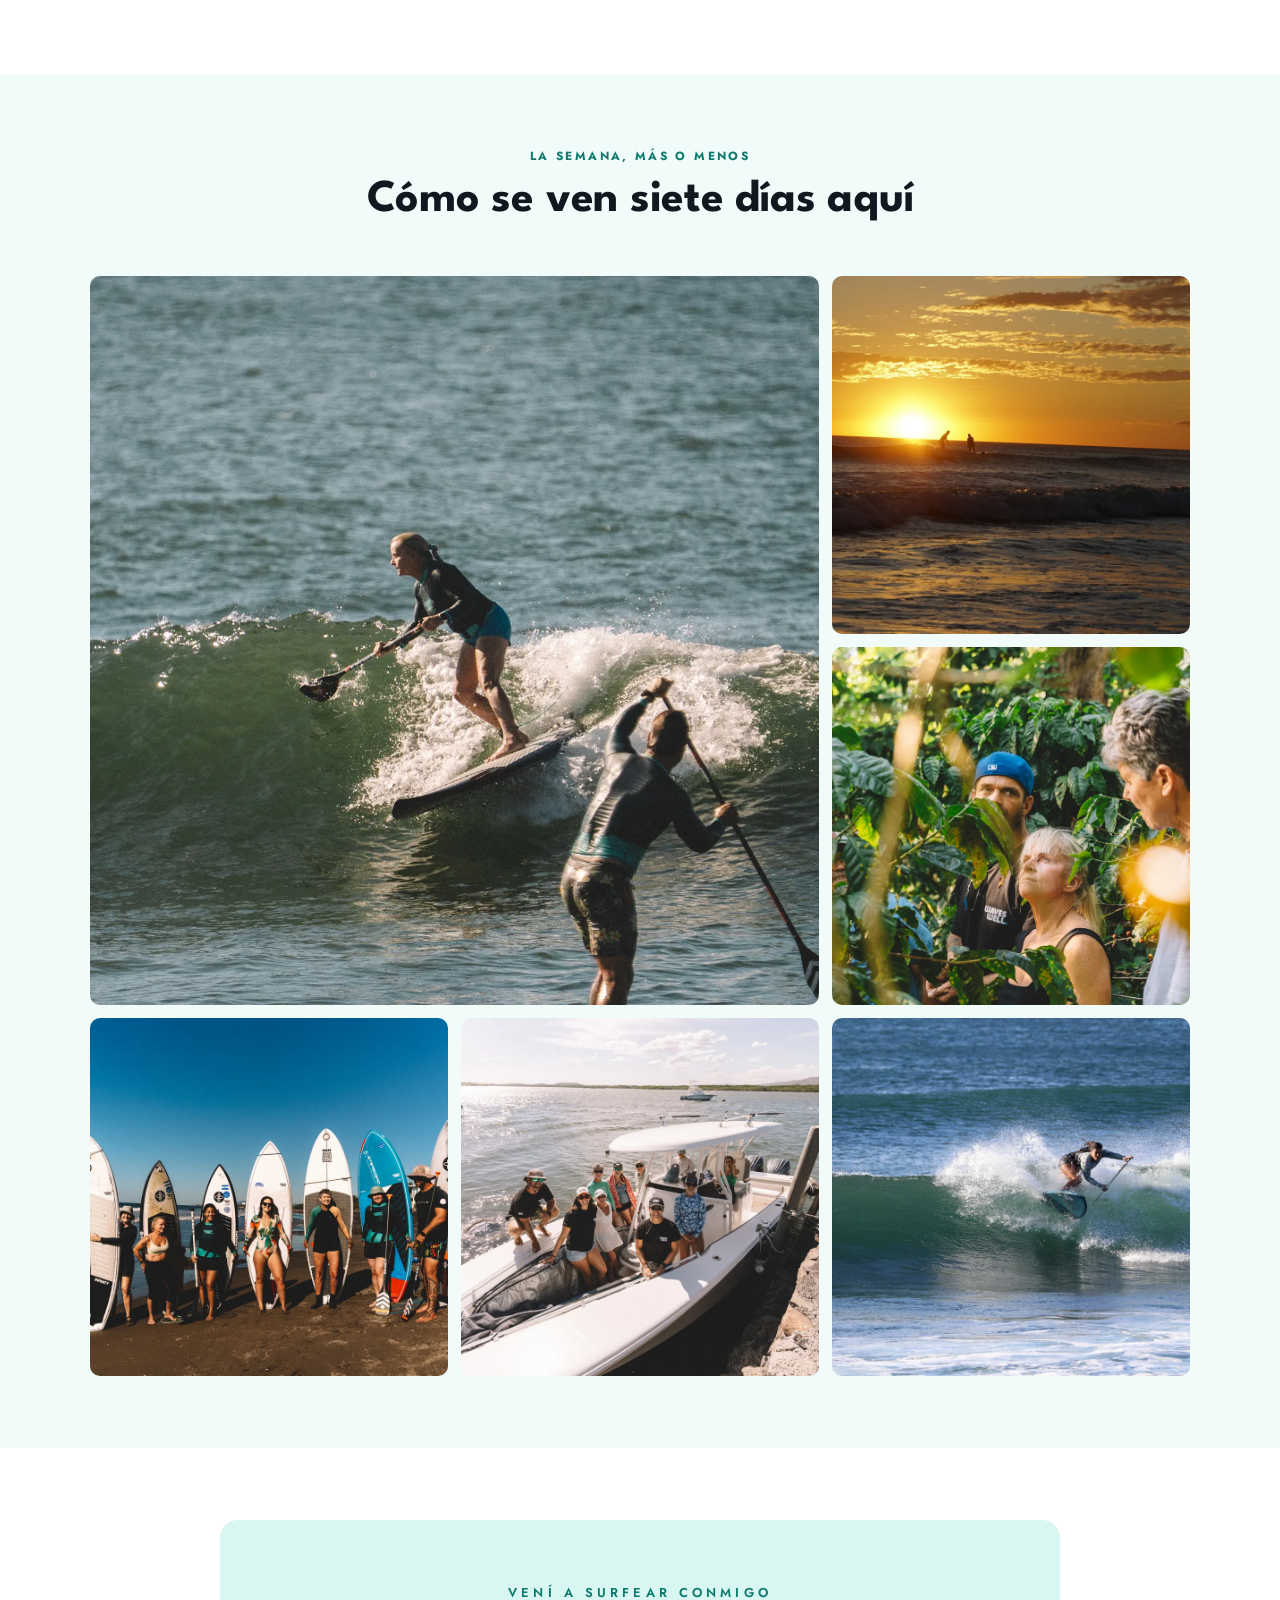
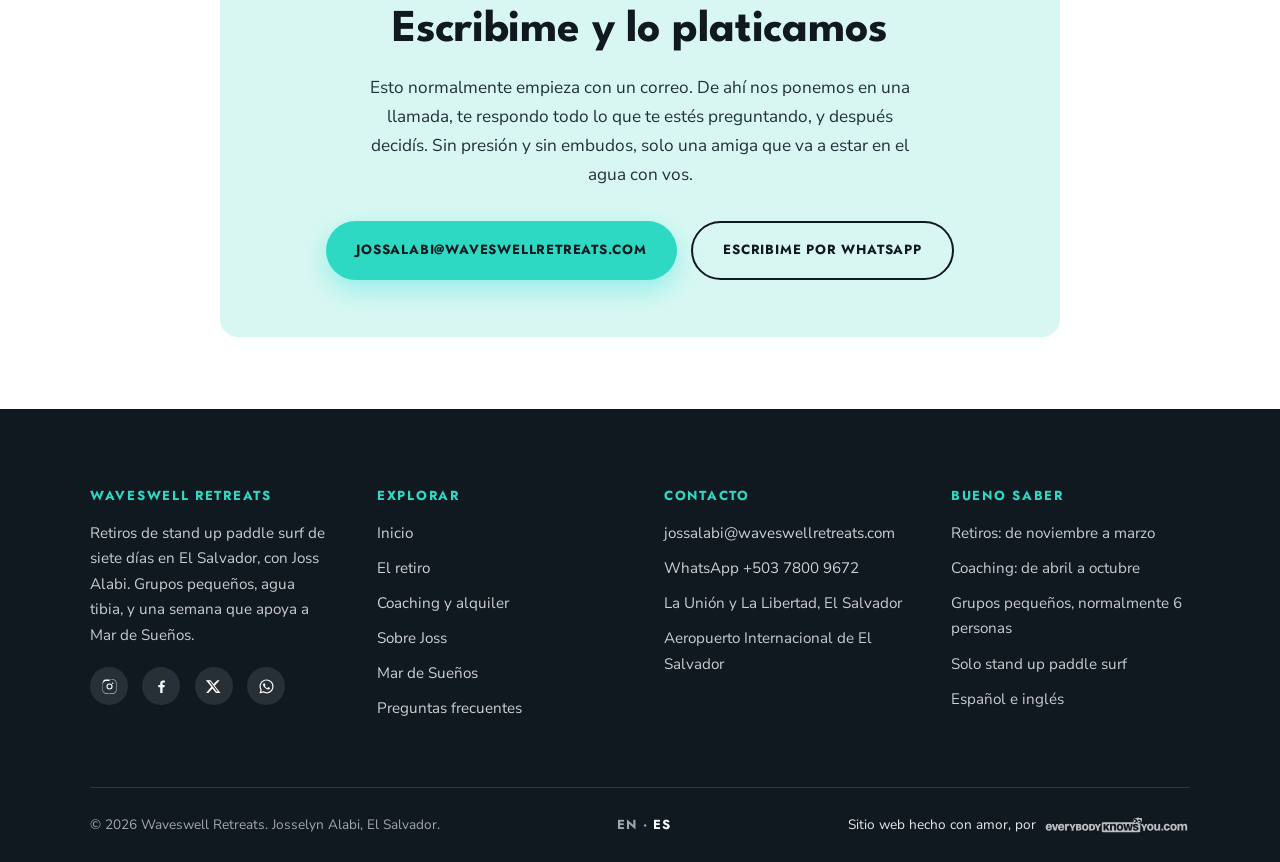
==== commit ba748987: "Findability: target SUP surf retreats, SUP surf rentals and stand up paddle in El Salvador The site " ====
--- a/es/index.html
+++ b/es/index.html
@@ -4,9 +4,9 @@
 <meta charset="UTF-8">
 <meta name="viewport" content="width=device-width, initial-scale=1.0">
 
-<title>Retiros de Stand Up Paddle Surf en El Salvador | Waveswell</title>
-<meta name="description" content="Ya te parás en la tabla. Ahora aprendé a surfear la ola de verdad. Retiros de stand up paddle en El Salvador, siete días, cupos limitados, todo incluido.">
-<meta name="keywords" content="retiro de stand up paddle El Salvador, retiro de surf El Salvador, paddle surf El Salvador, clases de stand up paddle, coaching de paddle surf, alquiler de tablas de paddle El Salvador, retiro de surf Centroamérica, Joss Alabi, Waveswell Retreats, La Unión, La Libertad">
+<title>Retiros de SUP Surf en El Salvador | Stand Up Paddle</title>
+<meta name="description" content="Retiros de SUP surf en El Salvador. Ya te parás en la tabla, ahora aprendé a surfear la ola de verdad. Siete días de stand up paddle, cupos limitados, todo incluido.">
+<meta name="keywords" content="retiros de SUP surf El Salvador, alquiler de SUP El Salvador, stand up paddle El Salvador, SUP El Salvador, retiro de stand up paddle El Salvador, retiro de surf El Salvador, paddle surf El Salvador, clases de stand up paddle, coaching de paddle surf, alquiler de tablas de paddle El Salvador, retiro de surf Centroamérica, Joss Alabi, Waveswell Retreats, La Unión, La Libertad">
 
 <link rel="canonical" href="https://waveswellretreats.com/es/">
 <link rel="alternate" hreflang="en" href="https://waveswellretreats.com/">
@@ -14,7 +14,7 @@
 <link rel="alternate" hreflang="es-SV" href="https://waveswellretreats.com/es/">
 <link rel="alternate" hreflang="x-default" href="https://waveswellretreats.com/">
 
-<meta property="og:title" content="Retiros de stand up paddle surf en El Salvador">
+<meta property="og:title" content="Retiros de SUP surf en El Salvador | Stand up paddle">
 <meta property="og:description" content="Competidora mundialista de SUP. Siete días de stand up paddle surf en El Salvador, videoanálisis y agua tibia todo el año. Cupos limitados.">
 <meta property="og:type" content="website">
 <meta property="og:url" content="https://waveswellretreats.com/es/">
@@ -29,7 +29,7 @@
 <meta name="twitter:card" content="summary_large_image">
 <meta name="twitter:site" content="@JossAlabi">
 <meta name="twitter:creator" content="@JossAlabi">
-<meta name="twitter:title" content="Retiros de stand up paddle surf en El Salvador">
+<meta name="twitter:title" content="Retiros de SUP surf en El Salvador | Stand up paddle">
 <meta name="twitter:description" content="Competidora mundialista de SUP. Siete días de stand up paddle surf en El Salvador, videoanálisis y agua tibia todo el año. Cupos limitados.">
 <meta name="twitter:image" content="https://waveswellretreats.com/assets/images/social-share/social-share-waveswell-retreats-waveswellretreats.com.jpg">
 
@@ -67,13 +67,13 @@
       "name": "Waveswell Retreats",
       "alternateName": ["Waveswell", "Waveswell Retreat"],
       "url": "https://waveswellretreats.com/",
-      "logo": "https://waveswellretreats.com/assets/images/logos/logo-waveswell-retreats-waveswellretreats.com.png",
+      "logo": "https://waveswellretreats.com/assets/images/logos/logo-google-waveswell-retreats-waveswellretreats.com.png",
       "image": "https://waveswellretreats.com/assets/images/social-share/social-share-waveswell-retreats-waveswellretreats.com.jpg",
       "slogan": "Aprende a surfear la ola como te la imaginabas de niño.",
       "description": "Waveswell Retreats realiza retiros de stand up paddle surf de siete días en El Salvador para adultos que ya se paran en la tabla y quieren de verdad surfear. Cupos limitados, videoanálisis de cada sesión y coaching de alto rendimiento uno a uno con Josselyn Alabi, surfista profesional de paddle que ha representado a El Salvador durante casi tres ciclos olímpicos. Los retiros apoyan a Mar de Sueños, el proyecto social que Josselyn Alabi fundó para la niñez de la costa salvadoreña.",
       "areaServed": ["SV", "US", "CA"],
       "knowsLanguage": ["en", "es"],
-      "knowsAbout": ["Stand up paddle surf", "Coaching de paddle surf", "Retiros de surf en El Salvador", "Coaching deportivo de alto rendimiento", "Alquiler de tablas de paddle", "Videoanálisis deportivo"],
+      "knowsAbout": ["Retiros de SUP surf en El Salvador", "Alquiler de SUP en El Salvador", "Stand up paddle en El Salvador", "Stand up paddle surf", "Coaching de paddle surf", "Retiros de surf en El Salvador", "Coaching deportivo de alto rendimiento", "Alquiler de tablas de paddle", "Videoanálisis deportivo"],
       "email": "jossalabi@waveswellretreats.com",
       "telephone": "+50378009672",
       "contactPoint": {"@type":"ContactPoint","telephone":"+50378009672","email":"jossalabi@waveswellretreats.com","contactType":"sales","areaServed":["SV","US","CA"],"availableLanguage":["en","es"]},
@@ -100,7 +100,7 @@
       "parentOrganization": {"@id": "https://waveswellretreats.com/#org"},
       "description": "Retiros de stand up paddle surf de siete días y coaching privado de SUP en El Salvador, además de alquiler de tablas y remos.",
       "image": "https://waveswellretreats.com/assets/images/social-share/social-share-waveswell-retreats-waveswellretreats.com.jpg",
-      "logo": "https://waveswellretreats.com/assets/images/logos/logo-waveswell-retreats-waveswellretreats.com.png",
+      "logo": "https://waveswellretreats.com/assets/images/logos/logo-google-waveswell-retreats-waveswellretreats.com.png",
       "url": "https://waveswellretreats.com/es/",
       "email": "jossalabi@waveswellretreats.com",
       "telephone": "+50378009672",
@@ -108,7 +108,7 @@
       "currenciesAccepted": "USD",
       "address": {"@type":"PostalAddress","addressCountry":"SV","addressRegion":"La Unión","addressLocality":"La Unión"},
       "areaServed": [{"@type":"Country","name":"El Salvador"}],
-      "serviceType": ["Retiro de stand up paddle surf","Coaching uno a uno de paddle surf","Alquiler de tabla de paddle"],
+      "serviceType": ["Retiro de SUP surf","Alquiler de SUP","Retiro de stand up paddle surf","Coaching uno a uno de paddle surf","Alquiler de tabla de paddle"],
       "hasOfferCatalog": {"@id": "https://waveswellretreats.com/#catalog"}
     },
     {
@@ -217,7 +217,7 @@
     <div class="answer reveal">
       <span class="eyebrow">De qu&#233; se trata</span>
       <h2>&#191;Qu&#233; es el retiro Waveswell?</h2>
-      <p>El retiro Waveswell son siete d&#237;as y seis noches de stand up paddle surf en El Salvador, para surfistas de SUP que quieren de verdad surfear buenas olas. Los cupos son limitados, normalmente somos seis, y cada sesi&#243;n queda grabada y la revisamos juntos.</p>
+      <p>El retiro Waveswell es un retiro de SUP surf en El Salvador: siete d&#237;as y seis noches de stand up paddle surf, para surfistas de SUP que quieren de verdad surfear buenas olas. Los cupos son limitados, normalmente somos seis, y cada sesi&#243;n queda grabada y la revisamos juntos.</p>
       <p>Lo que lo hace distinto es todo junto. Las olas y el agua tibia ya son raz&#243;n suficiente para venir, y encima ten&#233;s herramientas de alto rendimiento de una atleta con m&#225;s de quince a&#241;os en muchos deportes de agua. En alg&#250;n momento de la semana nos sentamos uno a uno a trabajar las creencias que en silencio est&#225;n limitando lo que tu cuerpo se permite hacer.</p>
       <p>Todo lo que pasa aqu&#237; est&#225; cubierto: tu habitaci&#243;n, toda la comida, todas las sesiones de surf, el videoan&#225;lisis, los tours y los traslados del aeropuerto. Los retiros van de noviembre a marzo.</p>
     </div>
